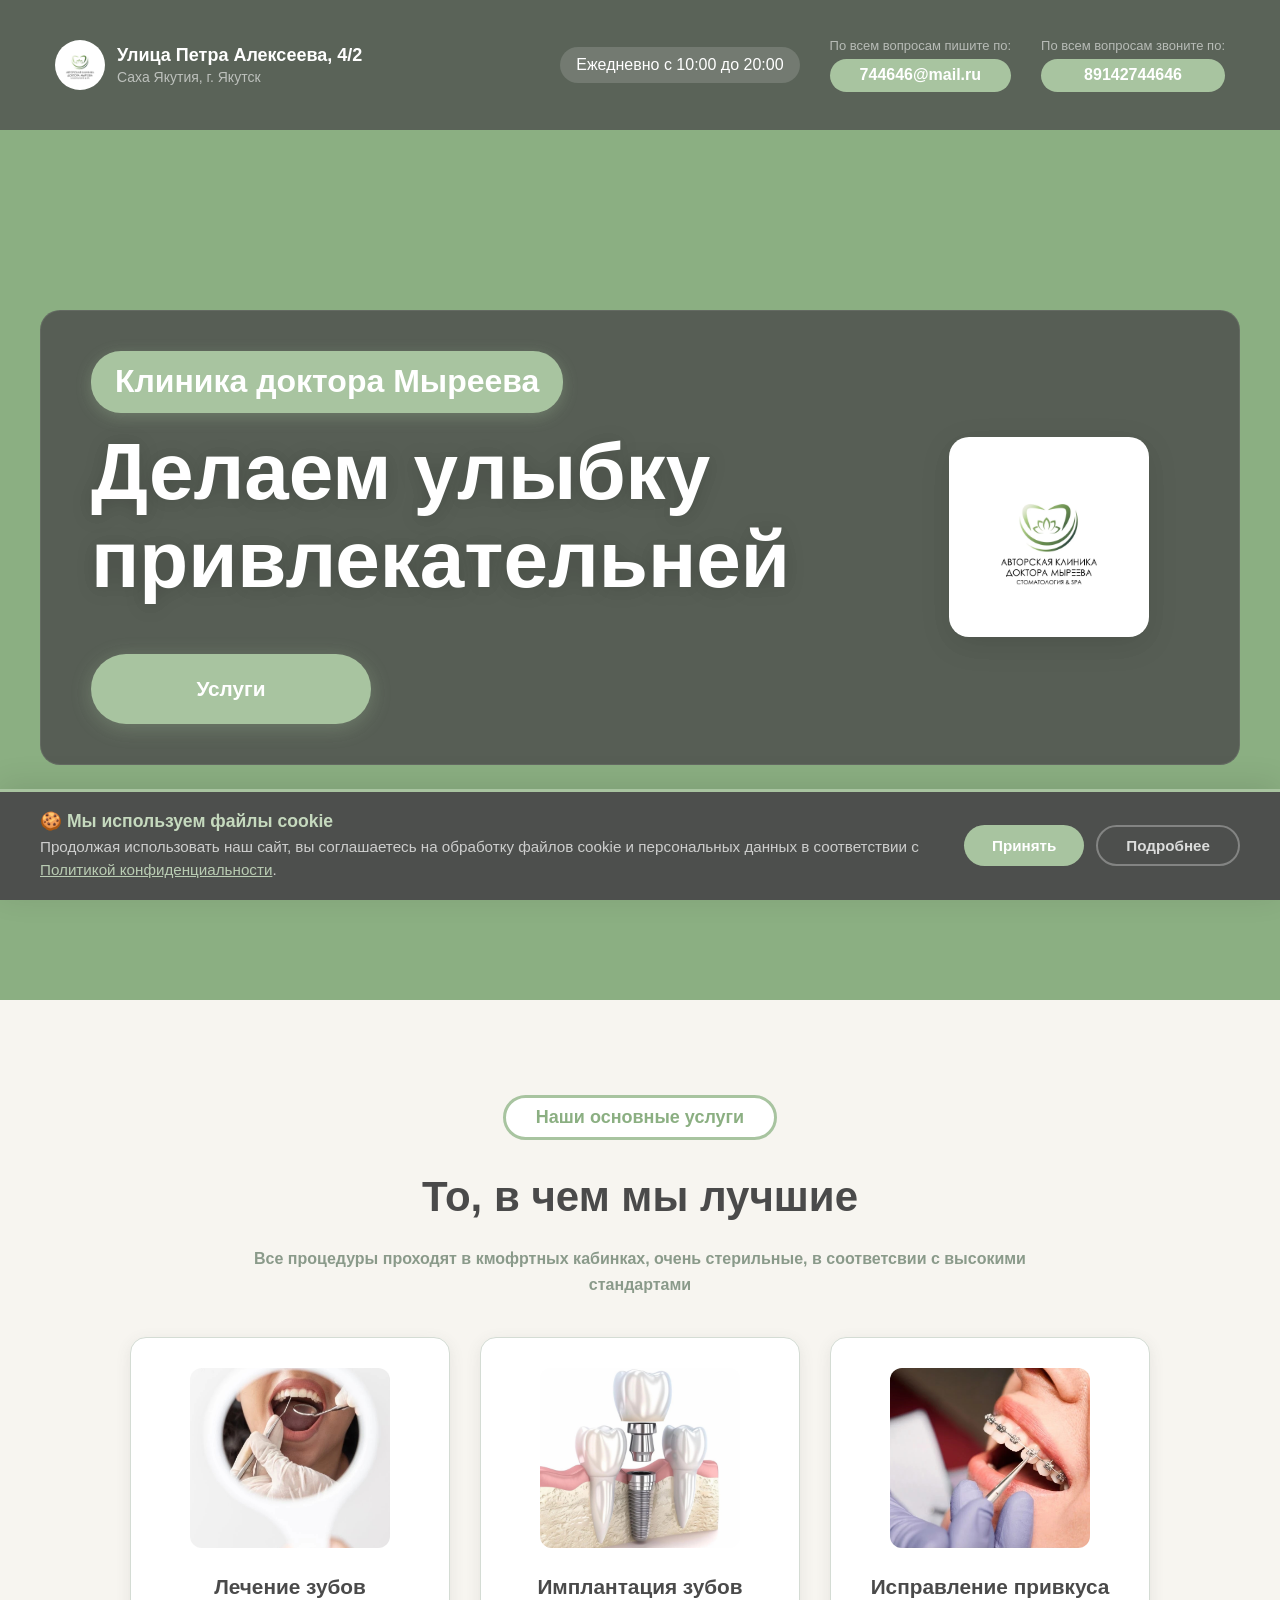
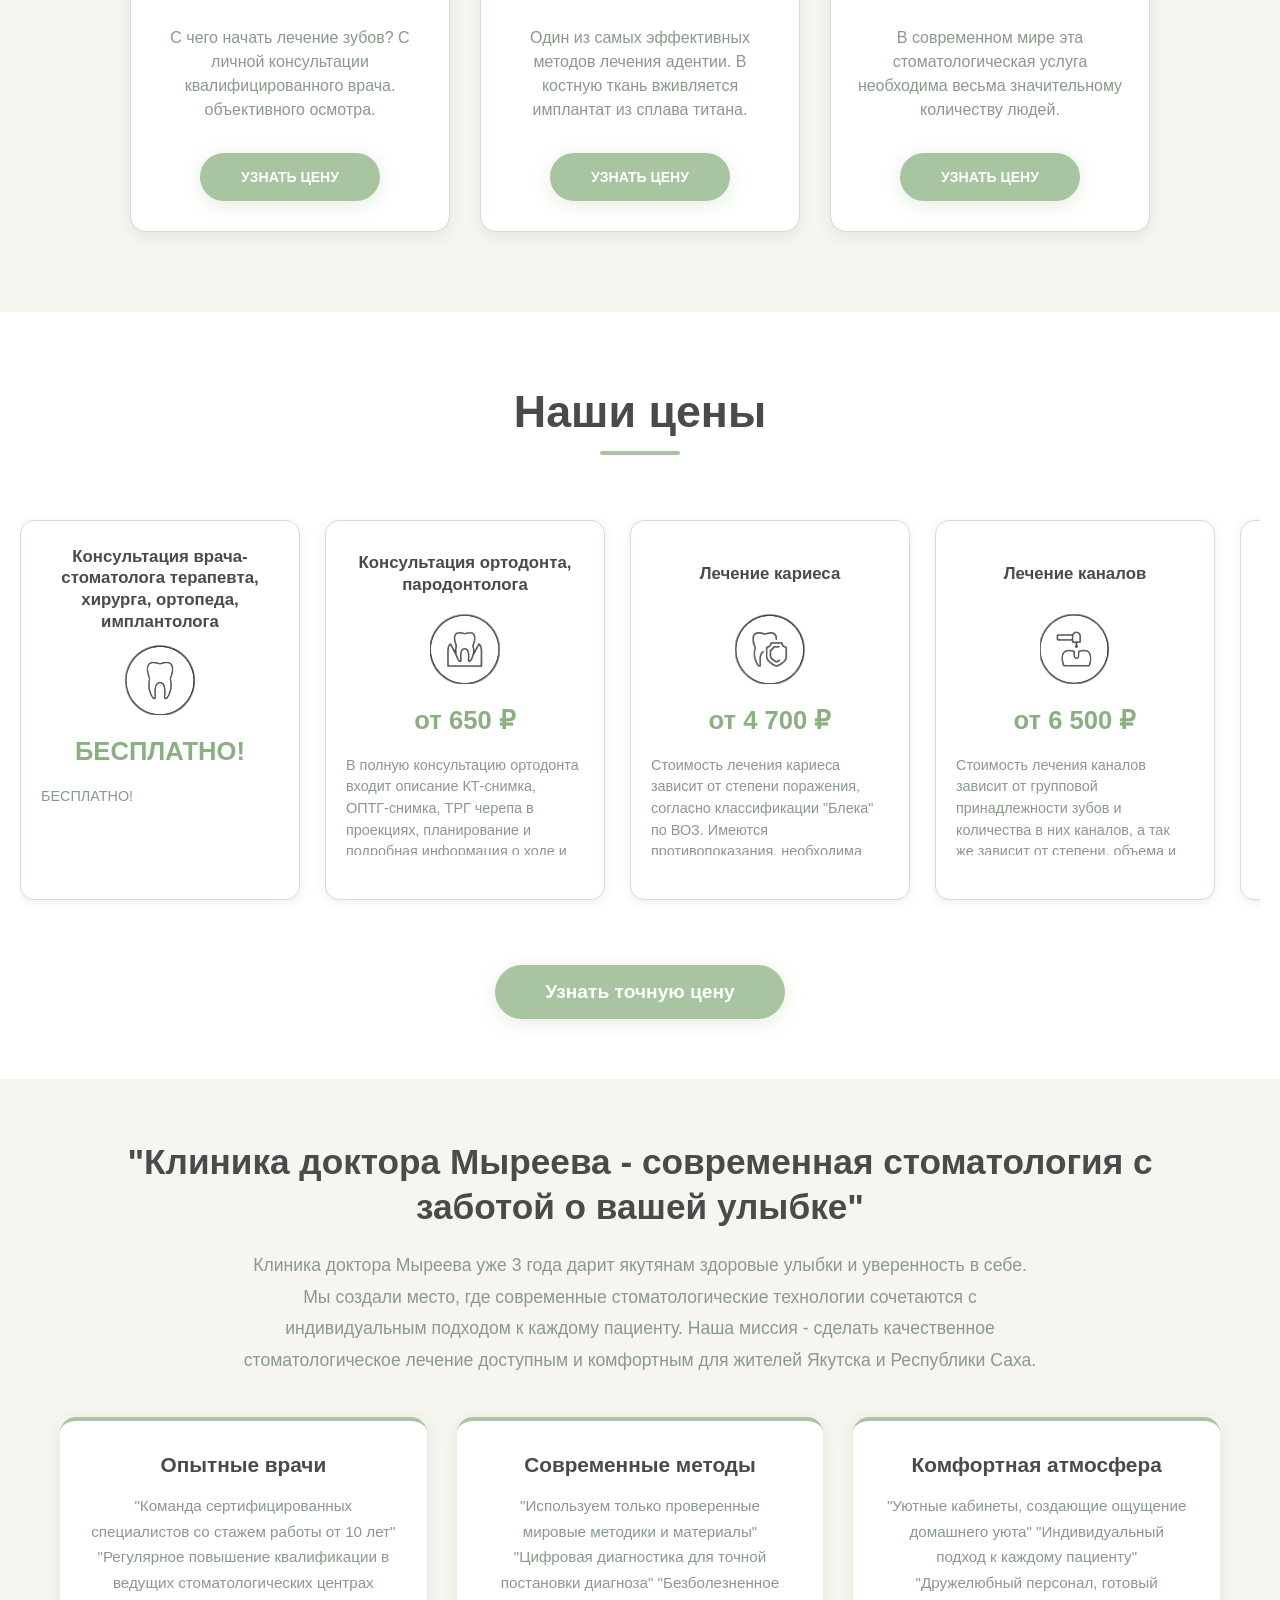
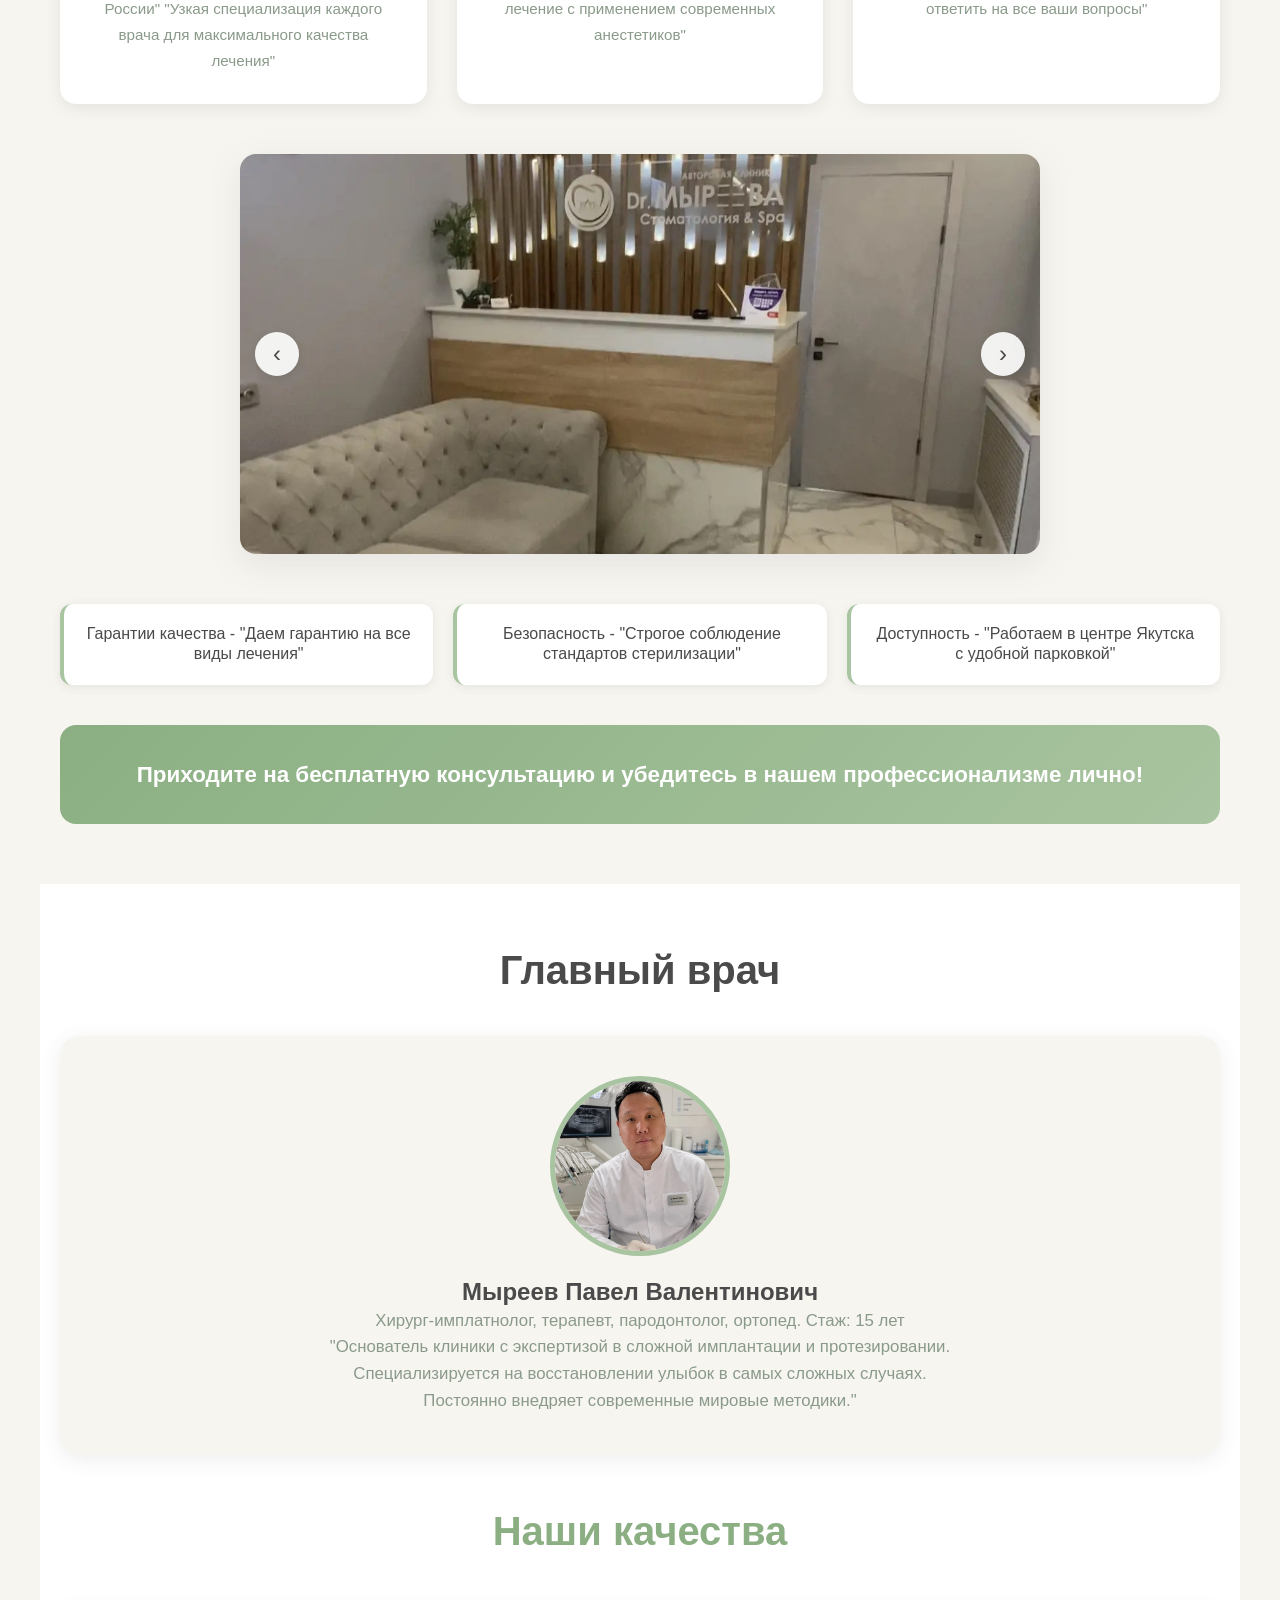
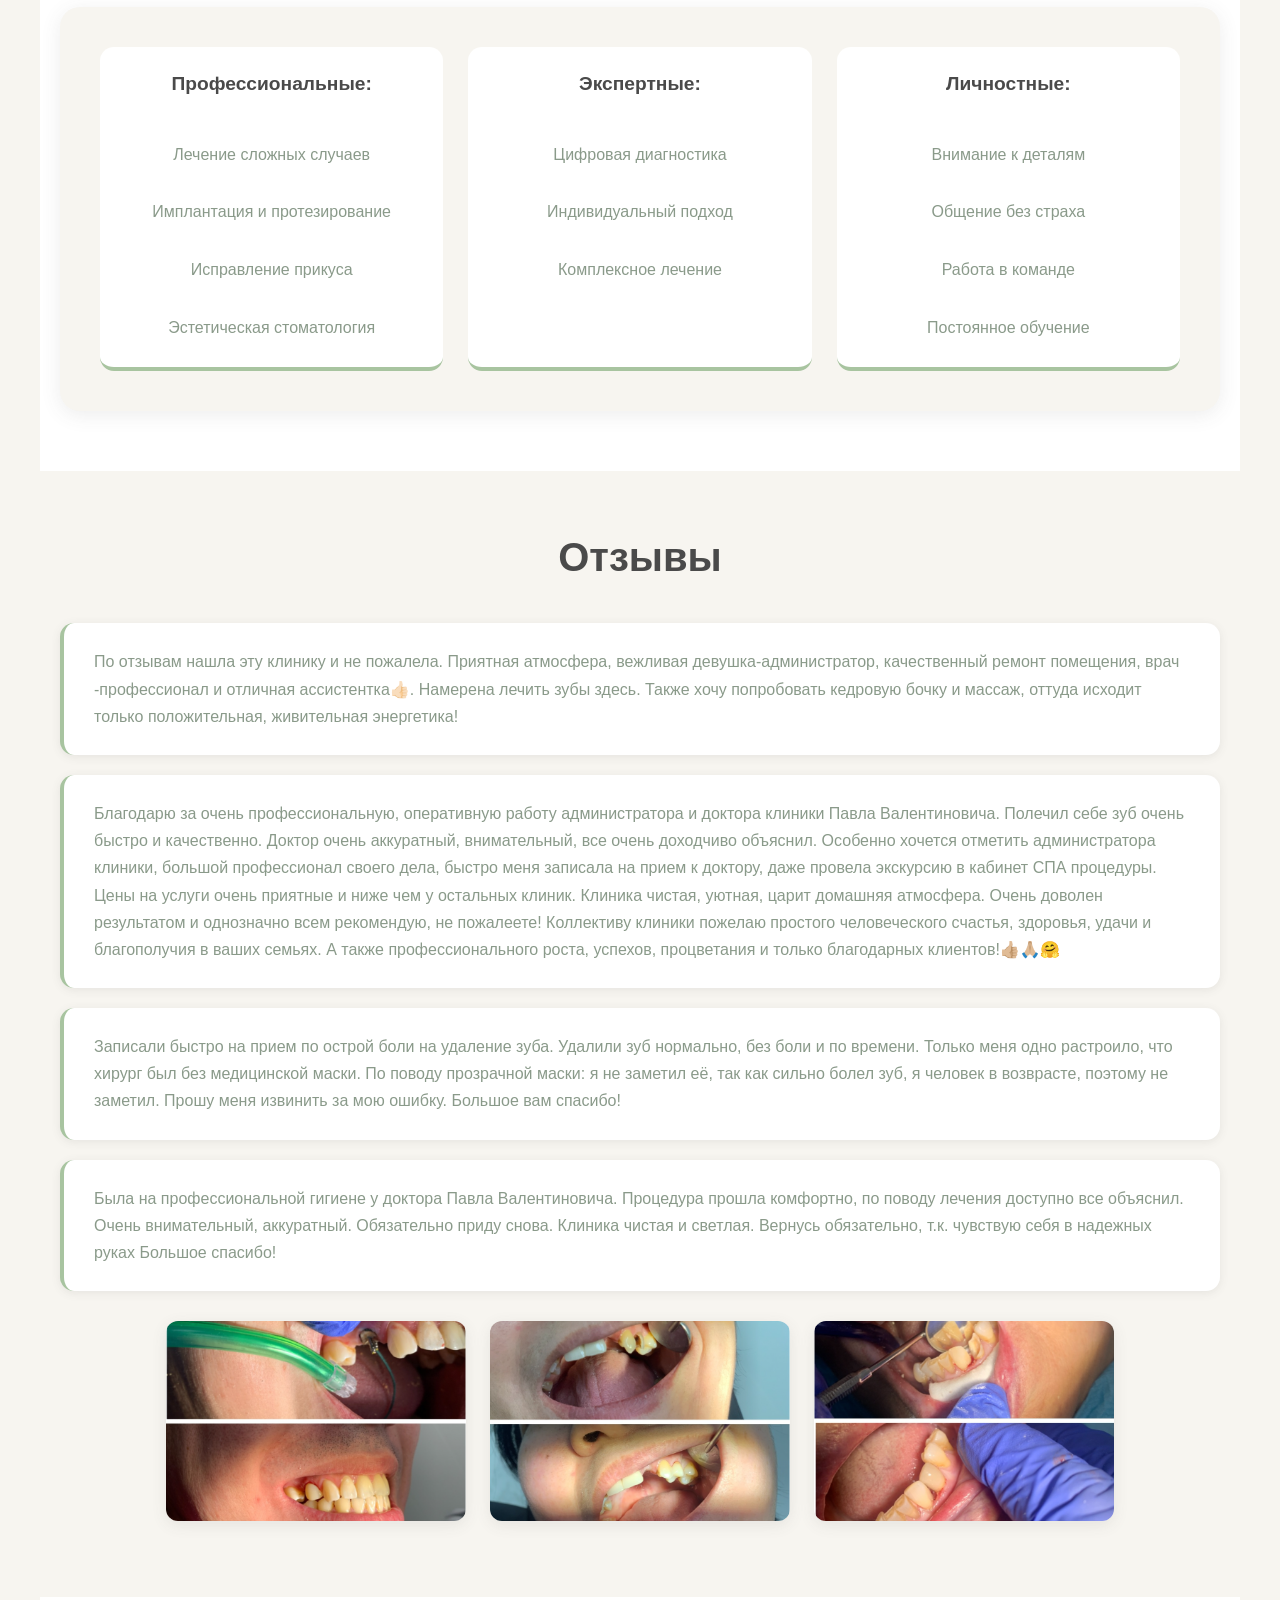
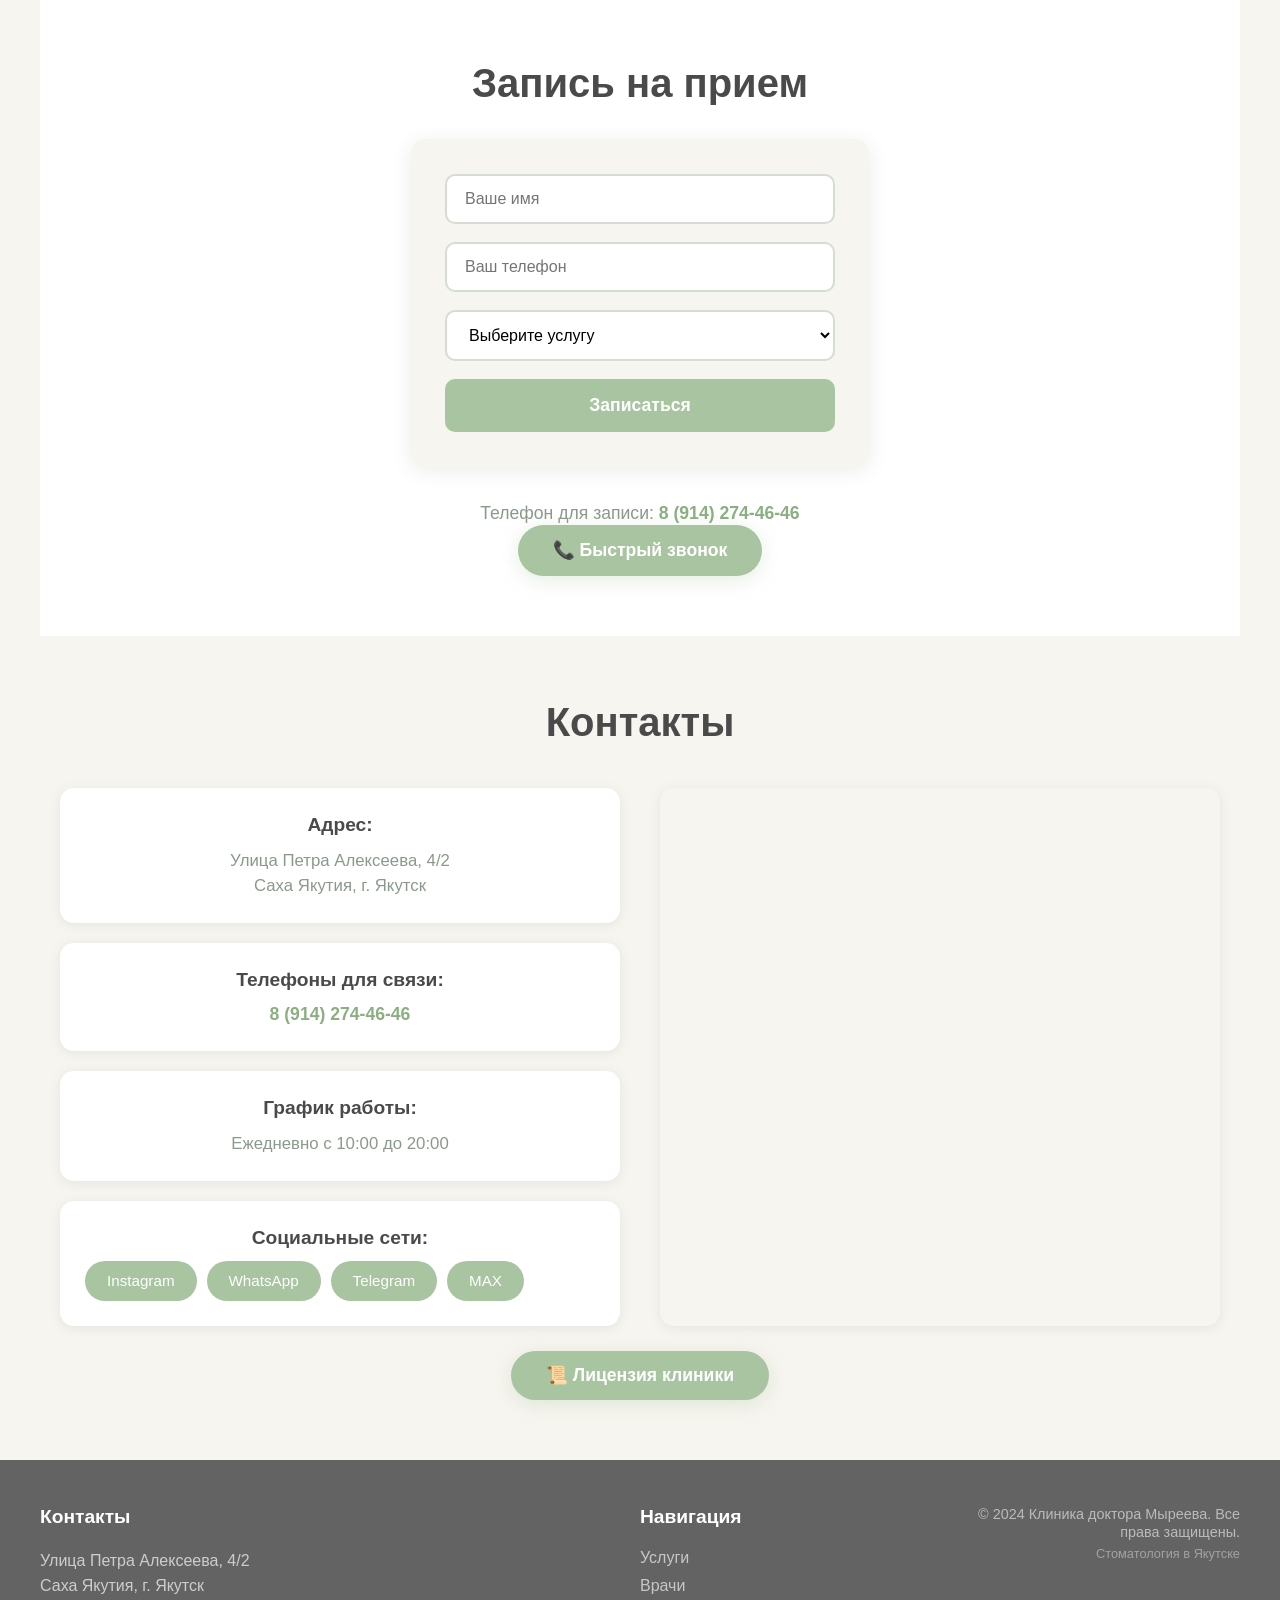
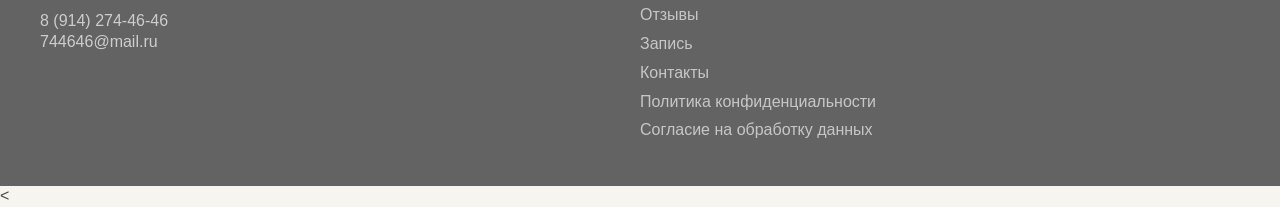
==== index.html @ 89806612 "pomenzl svet" ====
<!DOCTYPE html>
<html lang="en">
<head>
    <meta charset="UTF-8">
    <meta name="viewport" content="width=device-width, initial-scale=1.0">
    <link rel="stylesheet" href="https://necolas.github.io/normalize.css/latest/normalize.css">
    <link rel="stylesheet" href="main.css">
    <title>Клиника Доктора Мыреева</title>

    <link rel="icon" type="image/png" href="img/favicon-96x96.png" sizes="96x96" />
    <link rel="icon" type="image/svg+xml" href="img/favicon.svg" />
    <link rel="shortcut icon" href="img/favicon.ico" />
    <link rel="apple-touch-icon" sizes="180x180" href="img/apple-touch-icon.png" />
    <link rel="manifest" href="img/site.webmanifest" />
</head>
<body>
<!-- Баннер согласия с политикой обработки данных -->
<div id="cookieConsent" class="cookie-consent">
    <div class="cookie-consent-content">
        <div class="cookie-consent-text">
            <strong>🍪 Мы используем файлы cookie</strong>
            <p>Продолжая использовать наш сайт, вы соглашаетесь на обработку файлов cookie и персональных данных в соответствии с 
            <a href="#" onclick="openPrivacyModal(); return false;">Политикой конфиденциальности</a>.</p>
        </div>
        <div class="cookie-consent-buttons">
            <button class="cookie-consent-btn cookie-consent-accept" onclick="acceptCookies()">
                Принять
            </button>
            <button class="cookie-consent-btn cookie-consent-details" onclick="openPrivacyModal(); return false;">
                Подробнее
            </button>
        </div>
    </div>
</div>

    <section class="hero">
        <div class="bg_color">
            <header class="header">
                <a href="https://2gis.ru/yakutsk/geo/7037510072926397" class="adres">
                    <div class="adres__logo">
                        <img src="img/LOGO1.jpg" alt="логотип">
                    </div>
                    <div class="adres__text">
                        <div class="adres__dom">
                            Улица Петра Алексеева, 4/2
                        </div>
                        <div class="adres__cities">
                            Саха Якутия, г. Якутск
                        </div>
                    </div>
                </a>
            
                <!-- Гамбургер кнопка -->
                <button class="menu-toggle" id="menuToggle" aria-label="Открыть меню">
                    <span></span>
                    <span></span>
                    <span></span>
                </button>
            
                <!-- Контейнер для остальных элементов -->
                <div class="header-content" id="headerContent">
                    <div class="time">
                        <div class="time__text">
                            Ежедневно с 10:00 до 20:00
                        </div>
                    </div>
            
                    <a href="mailto:744646@mail.ru" class="contacts">
                        <div class="contacts__title">По всем вопросам пишите по:</div>
                        <div class="contacts__mail">744646@mail.ru</div>
                    </a>
            
                    <a href="tel:89679284280" class="contacts">
                        <div class="contacts__title">По всем вопросам звоните по:</div>
                        <div class="contacts__mail">89142744646</div>
                    </a>
                </div>
            
                <!-- Оверлей -->
                <div class="overlay" id="overlay"></div>
            </header>
        </div>

        <div class="main">
            <div class="main__text">
                
                <div class="main__text_name">
                    Клиника доктора Мыреева
                </div>

                <div class="main__text_slogan">
                    Делаем улыбку привлекательней
                </div>

 

                <button class="main__button" onclick="document.querySelector('.usluge').scrollIntoView({behavior: 'smooth'})">
                    Услуги
                </button>
            </div>

            <div class="main__logo">
                <div class="main__logo_img">
                    <img src="img/LOGO1.jpg" alt="logo">
                </div>
                
            </div>

        </div>
        
    </section>

    <section class="usluge" id="usluge">
        <div class="usluge__bg">
            <div class="usluge__header">
                <h2 class="usluge__header-osnova">Наши основные услуги</h2>
                <h1 class="usluge__header-best">То, в чем мы лучшие</h1>
                <h4 class="usluge__header-advantages">Все процедуры проходят в кмофртных кабинках, очень стерильные, в соответсвии с высокими стандартами</h4>
            </div>

            <div class="usluge__offer">
                <div class="usluge__offer-one usluge__offer-glavnuy">

                    <img src="img/usluge2.jpg" alt="улыбка" class="usluge__offer-logo">
                    <h3 class="usluge__offer-zagolovok">Лечение зубов</h3>
                    <p class="usluge__offer-opisanie">С чего начать лечение зубов? С личной консультации квалифицированного врача. объективного осмотра.</p>
                    <button class="main__button usluge__offer-button button_okno" onclick="openModal()">УЗНАТЬ ЦЕНУ</button>

                </div>
                <div class="usluge__offer-two usluge__offer-glavnuy">

                    <img src="img/imlant_new.jpg" alt="улыбка" class="usluge__offer-logo">
                    <h3 class="usluge__offer-zagolovok">Имплантация зубов</h3>
                    <p class="usluge__offer-opisanie">Один из самых эффективных методов
                        лечения адентии. В костную ткань
                        вживляется имплантат из сплава титана.</p>
                    <button class="main__button usluge__offer-button button_okno" onclick="openModal()">УЗНАТЬ ЦЕНУ</button>

                </div>
                <div class="usluge__offer-three usluge__offer-glavnuy">

                    <img src="img/breket_new.jpg" alt="улыбка" class="usluge__offer-logo">
                    <h3 class="usluge__offer-zagolovok">Исправление привкуса</h3>
                    <p class="usluge__offer-opisanie">В современном мире эта стоматологическая услуга необходима весьма значительному количеству людей.</p>
                    <button class="main__button usluge__offer-button button_okno" onclick="openModal()">УЗНАТЬ ЦЕНУ</button>

                </div>
            </div>

        </div>
    </section>

    <section class="price">

        <div class = "price__bg">

            <div class="price__header">
                Наши цены
            </div>

            <div class="price__blocks-container">
                <div class="price__block">
                    <div class="price__block-header">Консультация врача-стоматолога терапевта, хирурга, ортопеда, имплантолога</div>
                    <div class="price__block-img"><img src="img/consul_mini.png" alt="picture1"></div>
                    <div class="price__block-price">БЕСПЛАТНО!</div>
                    <div class="price__block-desription">БЕСПЛАТНО!</div>
                </div>
                <div class="price__block">
                    <div class="price__block-header">Консультация ортодонта, пародонтолога</div>
                    <div class="price__block-img"><img src="img/consort_par_mini.png" alt="picture2"></div>
                    <div class="price__block-price">от 650 ₽</div>
                    <div class="price__block-desription">В полную консультацию ортодонта входит описание КТ-снимка, ОПТГ-снимка, 
                        
                        ТРГ черепа в проекциях, планирование и подробная информация о ходе и сроках лечения брекет-системой.
                        
                        На консультацию необходимо подойти с данными результатами исследования: 
                        
                        1) КТ 8*15
                        
                        2) ОПТГ снимок
                        
                        3) ТРГ в боковой и прямой проекции</div>
                </div>
                <div class="price__block">
                    <div class="price__block-header">Лечение кариеса</div>
                    <div class="price__block-img"><img src="img/lecheniecar_mini.png" alt="picture3"></div>
                    <div class="price__block-price">от 4 700 ₽</div>
                    <div class="price__block-desription">Стоимость лечения кариеса зависит от степени поражения, согласно классификации "Блека" по ВОЗ.
                        
                        Имеются противопоказания, необходима консультация специалиста.</div>
                </div>
                <div class="price__block">
                    <div class="price__block-header">Лечение каналов</div>
                    <div class="price__block-img"><img src="img/lecheniecanal_mini.png" alt="picture4"></div>
                    <div class="price__block-price">от 6 500 ₽</div>
                    <div class="price__block-desription">Стоимость лечения каналов зависит от групповой принадлежности зубов и количества в них каналов, а так же зависит от степени, объема и стадии поражения.
                             Имеются противопоказания, необходима консультация специалиста.</div>
                </div>
                <div class="price__block">
                    <div class="price__block-header">Удаление зубов</div>
                    <div class="price__block-img"><img src="img/udalenie_mini.png" alt="picture5"></div>
                    <div class="price__block-price">от 4 500 ₽</div>
                    <div class="price__block-desription">Стоимость удаления зубов зависит от степени разрушения и групповой принадлежности.
                        Имеются противопоказания, необходима консультация специалиста.</div>
                </div>
                <div class="price__block">
                    <div class="price__block-header">Удаление зубов "мудрости"</div>
                    <div class="price__block-img"><img src="img/udalenie_mini.png" alt="picture6"></div>
                    <div class="price__block-price">от 6 500 ₽</div>
                    <div class="price__block-desription">Удаления зубов "мудрости" - это серьезное хирургическое вмешательство, которое требует 
                        огромного опыта от доктора и мануальных навыков, для менее травматичного и деликатного удаления.
                        Так же учитывается при расчете положение зубов "мудрости" в челюсти.
                        Имеются противопоказания, необходима консультация специалиста.</div>
                </div>
                <div class="price__block">
                    <div class="price__block-header">Коронка из металлокерамики</div>
                    <div class="price__block-img"><img src="img/coronka_mini.png" alt="picture7"></div>
                    <div class="price__block-price">16 000 ₽</div>
                    <div class="price__block-desription">Стоимость за 1 единицу.</div>
                </div>
                <div class="price__block">
                    <div class="price__block-header">Коронка из диоксида циркония</div>
                    <div class="price__block-img"><img src="img/coronka_mini.png" alt="picture8"></div>
                    <div class="price__block-price">25 000 ₽</div>
                    <div class="price__block-desription">Стоимость за 1 единицу.</div>
                </div>
                <div class="price__block">
                    <div class="price__block-header">Протез частично съемный (пластмассовые)</div>
                    <div class="price__block-img"><img src="img/protez_mini.png" alt="picture9"></div>
                    <div class="price__block-price">от 20 500 ₽</div>
                    <div class="price__block-desription">Стоимость за 1 единицу.</div>
                </div>
                <div class="price__block">
                    <div class="price__block-header">Протез полный съемный</div>
                    <div class="price__block-img"><img src="img/protez_mini.png" alt="picture10"></div>
                    <div class="price__block-price">от 22 000 ₽</div>
                    <div class="price__block-desription">Стоимость за 1 единицу.</div>
                </div>
                <div class="price__block">
                    <div class="price__block-header">Брекет-система</div>
                    <div class="price__block-img"><img src="img/breket_mini.png" alt="picture11"></div>
                    <div class="price__block-price">97 000 ₽</div>
                    <div class="price__block-desription">Металлические брекет-система на одну челюсть. Стоимость указана "под ключ".
                        Имеются противопоказания, необходима консультация специалиста.  </div>
                </div>
                <div class="price__block">
                    <div class="price__block-header">Профессиональная 4-х этапная чистка зубов</div>
                    <div class="price__block-img"><img src="img/chistka_mini.png" alt="picture12"></div>
                    <div class="price__block-price">6 300 ₽</div>
                    <div class="price__block-desription">Профессиональная чистка зубов проводится в 4 этапа.
                        1 этап - механическое и ультразвуковое удаление мягких, твердых зубных отложений. Зубные отложения могут располагаться над и под десной.
                        2 этап - Аппаратное удаление мягких, твердых зубных отложений в межзубных пространствах аппаратом AirFlow.
                        3 этап - Шлифовка, полировка эмали зубов.
                        4 этап - Минерализация и укрепления всех зубов глубоким фторированием, для предотвращения появления кариеса на полгода.
                        
                        Имеются противопоказания, необходима консультация специалиста.</div>
                </div>

                                
                <div class="price__block">
                    <div class="price__block-header">Имплантация</div>
                    <div class="price__block-img"><img src="img/imlant_mini.png" alt="picture12"></div>
                    <div class="price__block-price">84 700 ₽</div>
                    <div class="price__block-desription">Фирма Эни-Ридж - Южная Корея</div>
                </div>                
            </div>
            
            <div class="price__button">
                <button class="button_okno" onclick="openModal()">Узнать точную цену</button>
            </div>

        </div>

    </section>

    <section class="about">
        <div class="about__bg">
            <div class="about__header">
                <div class="about__header-text">
                    "Клиника доктора Мыреева - современная стоматология с заботой о вашей улыбке"
                </div>
            </div>
            <div class="about__description">
                <div class="about__description-text">
                    Клиника доктора Мыреева уже 3 года дарит якутянам здоровые улыбки и уверенность в себе. 
                    Мы создали место, где современные стоматологические технологии сочетаются с 
                    индивидуальным подходом к каждому пациенту.

                    Наша миссия - сделать качественное стоматологическое лечение доступным и 
                    комфортным для жителей Якутска и Республики Саха.
                </div>
            </div>
            <div class="about__adventure">
                <div class="about__advenure-text">
                    <div class="about__advenure-text-header">Опытные врачи</div>
                    <div class="about__advenure-text-slova">"Команда сертифицированных специалистов со стажем работы от 10 лет"

                        "Регулярное повышение квалификации в ведущих стоматологических центрах России"
                        
                        "Узкая специализация каждого врача для максимального качества лечения"</div>
                </div>
                <div class="about__advenure-text">
                    <div class="about__advenure-text-header">Современные методы</div>
                    <div class="about__advenure-text-slova">"Используем только проверенные мировые методики и материалы"

                        "Цифровая диагностика для точной постановки диагноза"
                        
                        "Безболезненное лечение с применением современных анестетиков"</div>
                </div>
                <div class="about__advenure-text">
                    <div class="about__advenure-text-header">Комфортная атмосфера</div>
                    <div class="about__advenure-text-slova">"Уютные кабинеты, создающие ощущение домашнего уюта"

                        "Индивидуальный подход к каждому пациенту"
                        
                        "Дружелюбный персонал, готовый ответить на все ваши вопросы"</div>
                </div>
                
            </div>
            <div class="about__img">
                <img src="img/fdsfdsfds.jpg" alt="">
                <img src="img/cabinet.png" alt="">
                <img src="img/ng.jpg" alt="">
                <img src="img/operas.jpg" alt="">
            </div>
            <div class="about__garantia">
                <div class="about__garantia-text">Гарантии качества - "Даем гарантию на все виды лечения"</div>
                <div class="about__garantia-text">Безопасность - "Строгое соблюдение стандартов стерилизации"</div>
                <div class="about__garantia-text">Доступность - "Работаем в центре Якутска с удобной парковкой"</div>
            </div>
            <div class="about__prizuv">
                <div class="about__prizuv-text">
                    Приходите на бесплатную консультацию и убедитесь в нашем профессионализме лично!
                </div>
            </div>
        </div>


    </section>

    <section class="team" id="team">

        <div class="team__bg">

            <div class="team__header">
                <div class="team__header-text">
                    Главный врач
                </div>
            </div>

            <div class="team__glav-vrach">
                <div class="team__glav-vrach-img">
                    <img src="img/vrach.jpg" alt="">
                </div>
                <div class="team__glav-name">
                    Мыреев Павел Валентинович
                </div>
                <div class="team__glav-vrach-text">
                    Хирург-имплатнолог, терапевт, пародонтолог, ортопед.
                    Стаж: 15 лет
<br>"Основатель клиники с экспертизой в сложной имплантации и протезировании. Специализируется на восстановлении улыбок в самых сложных случаях. Постоянно внедряет современные мировые методики."
                </div>
            </div>


            <div class="team__header">
                <div class="team__header-text team__competentions_text">
                    Наши качества
                </div>
            </div>


            <div class="team__competention">

                <div class="team__competention-block">

                    <div class="team__competention-header">
                        Профессиональные:
                    </div>
    
                    <div class="team__competention-text">
                        Лечение сложных случаев
    
                        Имплантация и протезирование
    
                        Исправление прикуса
    
                        Эстетическая стоматология
                    </div>
                    
                </div>

                <div class="team__competention-block">

                    <div class="team__competention-header">
                        Экспертные:
                    </div>
    
                    <div class="team__competention-text">
                        Цифровая диагностика
                            
                        Индивидуальный подход
                            
                        Комплексное лечение
                    </div>
                    
                </div>

                <div class="team__competention-block">

                    <div class="team__competention-header">
                        Личностные:
                    </div>
    
                    <div class="team__competention-text">
                        Внимание к деталям
    
                        Общение без страха
                                
                        Работа в команде
                                
                        Постоянное обучение
                    </div>
    
                    
                </div> 
            </div>

        </div>

    </section>

    <section class="review" id="review">
        <div class="review__bg">
            <div class="review__header">
                Отзывы
            </div>

            <div class="review-otziv">По отзывам нашла эту клинику и не пожалела. Приятная атмосфера, вежливая девушка-администратор, качественный ремонт помещения, врач -профессионал и отличная ассистентка👍🏻. Намерена лечить зубы здесь. Также хочу попробовать кедровую бочку и массаж, оттуда исходит только положительная, живительная энергетика! </div>
            <div class="review-otziv">Благодарю за очень профессиональную, оперативную работу администратора и доктора клиники Павла Валентиновича. Полечил себе зуб очень быстро и качественно. Доктор очень аккуратный, внимательный, все очень доходчиво объяснил.
                Особенно хочется отметить администратора клиники, большой профессионал своего дела, быстро меня записала на прием к доктору, даже провела экскурсию в кабинет СПА процедуры. Цены на услуги очень приятные и ниже чем у остальных клиник. Клиника чистая, уютная, царит домашняя атмосфера. Очень доволен результатом и однозначно всем рекомендую, не пожалеете!
                Коллективу клиники пожелаю простого человеческого счастья, здоровья, удачи и благополучия в ваших семьях. А также профессионального роста, успехов, процветания и только благодарных клиентов!👍🏼🙏🏼🤗</div>
            <div class="review-otziv">Записали быстро на прием по острой боли на удаление зуба. Удалили зуб нормально, без боли и по времени. Только меня одно растроило, что хирург был без медицинской маски. По поводу прозрачной маски: я не заметил её, так как сильно болел зуб, я человек в возврасте, поэтому не заметил. Прошу меня извинить за мою ошибку. Большое вам спасибо!</div>
            <div class="review-otziv">Была на профессиональной гигиене у доктора Павла Валентиновича. Процедура прошла комфортно, по поводу лечения доступно все объяснил. Очень внимательный, аккуратный. Обязательно приду снова. Клиника чистая и светлая. Вернусь обязательно, т.к. чувствую себя в надежных руках Большое спасибо!</div>

            <div class="review-img">
                <img src="img/otziv1.png" alt="">
            </div>
            <div class="review-img">
                <img src="img/otziv2.png" alt="">
            </div>
            <div class="review-img">
                <img src="img/otziv3.png" alt="">
            </div>
        </div>
    </section>

    <section class="appointment" id="appointment">
        <div class="appointment__bg">
            <div class="appointment__header">
                Запись на прием
            </div>
    
            <div class="appointment__form" id="appointmentForm">
                <div class="appointment__form-input">
                    <input type="text" placeholder="Ваше имя" id="appointmentName" required>
                </div>
                <div class="appointment__form-input">
                    <input type="tel" placeholder="Ваш телефон" id="appointmentPhone" required pattern="[0-9+\-() ]+" title="Введите номер телефона">
                </div>
                <div class="appointment__form-input">
                    <select id="appointmentService" required>
                        <option value="">Выберите услугу</option>
                        <option value="consult">Консультация</option>
                        <option value="treatment">Лечение зубов</option>
                        <option value="implant">Имплантация</option>
                        <option value="braces">Брекеты</option>
                        <option value="cleaning">Чистка зубов</option>
                        <option value="surgery">Хирургия</option>
                    </select>
                </div>
                <button type="button" class="appointment__form-button" onclick="submitAppointment()">Записаться</button>
            </div>
    
            <div class="appointment__contacts">
                <div class="appointment__contacts-phone">
                    Телефон для записи: <a href="tel:+79142744646">8 (914) 274-46-46</a>
                </div>
            </div>
    
            <div class="appointment__call-button">
                <a href="tel:+79679284280" class="appointment__call-link">📞 Быстрый звонок</a>
            </div>
        </div>
    </section>

    <section class="contacts" id="contacts">
        <div class="contacts__bg">
            <div class="contacts__header">
                Контакты
            </div>
    
            <div class="contacts__content">
                <div class="contacts__info">
                    <div class="contacts__address">
                        <div class="contacts__address-title">Адрес:</div>
                        <div class="contacts__address-text">Улица Петра Алексеева, 4/2</div>
                        <div class="contacts__address-city">Саха Якутия, г. Якутск</div>
                    </div>
    
                    <div class="contacts__phones">
                        <div class="contacts__phones-title">Телефоны для связи:</div>
                        <div class="contacts__phone">
                            <a href="tel:+79142744646">8 (914) 274-46-46</a>
                        </div>

                    </div>
    
                    <div class="contacts__schedule">
                        <div class="contacts__schedule-title">График работы:</div>
                        <div class="contacts__schedule-text">Ежедневно с 10:00 до 20:00</div>
                    </div>
    
                    <div class="contacts__social">
                        <div class="contacts__social-title">Социальные сети:</div>
                        <div class="contacts__social-links">
                            <a href="https://www.instagram.com/clinica_dr_myreeva?igsh=bG9reXVrMnQ0bWx1" class="contacts__social-link">Instagram</a>
                            <a href="https://wa.me/79142744646" class="contacts__social-link">WhatsApp</a>
                            <a href="https://t.me/doctormyreev" class="contacts__social-link">Telegram</a>
                            <a href="https://max.ru/u/f9LHodD0cOKuRtO3bGPkwKb0fdtOAMibD1cNgnsdWsUdrBiBsMaCDI0j8To" class="contacts__social-link">MAX</a>
                        </div>
                    </div>
                </div>
    
                <div class="contacts__map">
                    <iframe id="map_965281090" frameborder="0" width="100%" height="600px" src="https://makemap.2gis.ru/widget?data=[base64]" sandbox="allow-modals allow-forms allow-scripts allow-same-origin allow-popups allow-top-navigation-by-user-activation"></iframe>

                </div>
            </div>

            <div class="contacts__license">
                <button class="contacts__license-button" onclick="openLicenseModal()">
                    📜 Лицензия клиники
                </button>
            </div>

        </div>
    </section>

    <footer class="footer">
    <div class="footer__bg">
        <div class="footer__content">
            <!-- Основные контакты -->
            <div class="footer__contacts">
                <div class="footer__contacts-title">Контакты</div>
                <div class="footer__contacts-address">
                    Улица Петра Алексеева, 4/2<br>
                    Саха Якутия, г. Якутск
                </div>
                <div class="footer__contacts-phone">
                    <a href="tel:+79142744646">8 (914) 274-46-46</a>
                </div>
                <div class="footer__contacts-email">
                    <a href="mailto:744646@mail.ru">744646@mail.ru</a>
                </div>
            </div>

            <!-- Быстрая навигация -->
            <div class="footer__nav">
                <div class="footer__nav-title">Навигация</div>
                <div class="footer__nav-links">
                    <a href="#usluge" class="footer__nav-link">Услуги</a>
                    <a href="#team" class="footer__nav-link">Врачи</a>
                    <a href="#review" class="footer__nav-link">Отзывы</a>
                    <a href="#appointment" class="footer__nav-link">Запись</a>
                    <a href="#contacts" class="footer__nav-link">Контакты</a>
                    <a href="#" class="footer__nav-link" onclick="openPrivacyModal(); return false;">Политика конфиденциальности</a>
                    <a href="#" class="footer__nav-link" onclick="openConsentModal(); return false;">Согласие на обработку данных</a>
                </div>
            </div>

            <!-- Копирайт -->
            <div class="footer__copyright">
                <div class="footer__copyright-text">
                    © 2024 Клиника доктора Мыреева. Все права защищены.
                </div>
                <div class="footer__copyright-subtext">
                    Стоматология в Якутске
                </div>
            </div>
        </div>
    </div>
</footer>

        <<!-- Модальное окно -->
<div id="modal" class="modal">
    <div class="modal-content">
        <span class="close" onclick="closeModal()">&times;</span>
        <h2>Узнать точную цену</h2>
        <form class="modal-form" id="modalForm" onsubmit="submitModalForm(event)">
            <input type="text" id="modalName" placeholder="Ваше имя" required>
            <input type="tel" id="modalPhone" placeholder="Ваш телефон" required>
            <input type="email" id="modalEmail" placeholder="Ваш email">
            <select id="modalService" required>
                <option value="">Выберите услугу</option>
                <option value="consult">Консультация</option>
                <option value="treatment">Лечение зубов</option>
                <option value="implant">Имплантация</option>
                <option value="braces">Брекеты</option>
                <option value="cleaning">Чистка зубов</option>
                <option value="surgery">Хирургия</option>
            </select>
            <textarea id="modalComment" placeholder="Дополнительная информация"></textarea>
            <button type="submit">Отправить заявку</button>
        </form>
    </div>
</div>

<!-- Модальное окно для политики конфиденциальности -->
<div id="privacyModal" class="modal">
    <div class="modal-content privacy-modal-content">
        <span class="close" onclick="closePrivacyModal()">&times;</span>
        <h2>Политика конфиденциальности</h2>
        
        <div class="privacy-content">
            <p><strong>1. Общие положения</strong></p>
            <p>Настоящая политика обработки персональных данных составлена в соответствии с требованиями Федерального закона от 27.07.2006 № 152-ФЗ «О персональных данных» и определяет порядок обработки персональных данных и меры по обеспечению безопасности персональных данных, предпринимаемые ООО «Добун» (далее – Оператор).</p>
            
            <p><strong>2. Основные понятия</strong></p>
            <ul>
                <li><strong>Персональные данные</strong> – любая информация, относящаяся к прямо или косвенно определенному или определяемому физическому лицу (субъекту персональных данных);</li>
                <li><strong>Обработка персональных данных</strong> – любое действие (операция) или совокупность действий (операций), совершаемых с использованием средств автоматизации или без использования таких средств с персональными данными;</li>
                <li><strong>Сайт</strong> – совокупность графических и информационных материалов, а также программ для ЭВМ и баз данных, обеспечивающих их доступность в сети интернет по адресу (URL);</li>
                <li><strong>Пользователь</strong> – любой посетитель веб-сайта;</li>
            </ul>
            
            <p><strong>3. Какие данные мы собираем</strong></p>
            <ul>
                <li>Имя пользователя</li>
                <li>Контактный телефон</li>
                <li>Адрес электронной почты</li>
                <li>Информация о выбранных услугах</li>
                <li>Данные, полученные через формы обратной связи</li>
            </ul>
            
            <p><strong>4. Цели обработки персональных данных</strong></p>
            <ul>
                <li>Предоставление доступа Пользователю к сервисам, информации и/или материалам, содержащимся на веб-сайте;</li>
                <li>Связь с Пользователем, включая направление уведомлений, запросов и обработку заявок;</li>
                <li>Улучшение качества обслуживания и предоставляемых услуг;</li>
                <li>Проведение статистических и иных исследований на основе обезличенных данных.</li>
            </ul>
            
            <p><strong>5. Правовые основания обработки персональных данных</strong></p>
            <p>Оператор обрабатывает персональные данные Пользователя только в случае их заполнения и/или отправки Пользователем самостоятельно через специальные формы, расположенные на сайте. Заполняя соответствующие формы и/или отправляя свои персональные данные Оператору, Пользователь выражает свое согласие с данной Политикой.</p>
            
            <p><strong>6. Сроки обработки персональных данных</strong></p>
            <p>Персональные данные Пользователя хранятся не дольше, чем этого требуют цели их обработки, если иной срок не предусмотрен договором или действующим законодательством.</p>
            
            <p><strong>7. Права субъекта персональных данных</strong></p>
            <ul>
                <li>Получить информацию, касающуюся обработки его персональных данных;</li>
                <li>Требовать уточнения своих персональных данных, их блокирования или уничтожения;</li>
                <li>Отозвать согласие на обработку персональных данных;</li>
                <li>Обжаловать действия или бездействие Оператора.</li>
            </ul>
            
            <p><strong>8. Контактная информация</strong></p>
            <p>По всем вопросам, связанным с обработкой персональных данных, Вы можете обратиться по адресу:</p>
            <p><strong>ООО «Добун»</strong><br>
            677000, Республика Саха (Якутия), г. Якутск, ул. Петра Алексеева, д. 4/2, помещ. 1<br>
            Телефон: <a href="tel:+79142744646">8 (914) 274-46-46</a><br>
            Email: <a href="mailto:744646@mail.ru">744646@mail.ru</a></p>
            
            <p><strong>9. Изменение политики конфиденциальности</strong></p>
            <p>Оператор имеет право вносить изменения в настоящую Политику конфиденциальности. Новая редакция Политики вступает в силу с момента ее размещения на Сайте, если иное не предусмотрено новой редакцией Политики.</p>
            
            <p style="margin-top: 20px; font-size: 13px; color: #999; text-align: center;">
                Дата последнего обновления: 11 августа 2026 года
            </p>
        </div>
    </div>
</div>

<!-- Модальное окно для лицензии -->
<div id="licenseModal" class="modal">
    <div class="modal-content license-modal-content">
        <span class="close" onclick="closeLicenseModal()">&times;</span>
        <h2>Лицензия на осуществление медицинской деятельности</h2>
        
        <!-- Карусель лицензий -->
        <div class="license-carousel">
            <div class="license-carousel-container" id="licenseCarousel">
                <div class="license-slide">
                    <img src="img/СВИДЕТЕЛЬСТВО (3)_pages-to-jpg-0001.jpg" alt="Лицензия страница 1" class="license-image">
                </div>
                <div class="license-slide">
                    <img src="img/СВИДЕТЕЛЬСТВО (3)_pages-to-jpg-0002.jpg" alt="Лицензия страница 2" class="license-image">
                </div>
                <div class="license-slide">
                    <img src="img/СВИДЕТЕЛЬСТВО (3)_pages-to-jpg-0003.jpg" alt="Лицензия страница 3" class="license-image">
                </div>
                <div class="license-slide">
                    <img src="img/СВИДЕТЕЛЬСТВО (3)_pages-to-jpg-0004.jpg" alt="Лицензия страница 4" class="license-image">
                </div>
            </div>
            
            <!-- Кнопки навигации -->
            <button class="license-carousel-btn license-carousel-prev" onclick="changeLicenseSlide(-1)">❮</button>
            <button class="license-carousel-btn license-carousel-next" onclick="changeLicenseSlide(1)">❯</button>
            
            <!-- Индикаторы (точки) -->
            <div class="license-carousel-dots" id="licenseDots">
                <span class="license-dot active" onclick="goToLicenseSlide(0)"></span>
                <span class="license-dot" onclick="goToLicenseSlide(1)"></span>
                <span class="license-dot" onclick="goToLicenseSlide(2)"></span>
                <span class="license-dot" onclick="goToLicenseSlide(3)"></span>
            </div>
        </div>
        
        <div class="license-details">
            <p><strong>Лицензия:</strong> № Л041-01179-14/01005521</p>
            <p><strong>Дата выдачи:</strong> 22 декабря 2023 года</p>
            <p><strong>Кем выдана:</strong> Министерство здравоохранения Республики Саха (Якутия)</p>
            <p><strong>Юридическое лицо:</strong> ООО «Добун»</p>
            <p><strong>ИНН:</strong> 1400003079</p>
            <p><strong>ОГРН:</strong> 1211400013571</p>
            <p><strong>Адрес:</strong> 677000, Республика Саха (Якутия), г. Якутск, ул. Петра Алексеева, д. 4/2, помещ. 1</p>
            <p><strong>Лицензионное дело:</strong> № ЛО-14-01-000264-23 от 06.12.2023 г.</p>
            <p><strong>Регистрационный входящий:</strong> ЕПГУ № 3619506142 от 06.12.2023 г.</p>
        </div>

        <div class="license-services">
            <h4>Разрешенные виды деятельности:</h4>
            <ul>
                <li>Ортодонтия</li>
                <li>Стоматология ортопедическая</li>
                <li>Стоматология терапевтическая</li>
                <li>Стоматология хирургическая</li>
                <li>Медицинский массаж</li>
                <li>Сестринское дело</li>
            </ul>
        </div>

        <div class="license-info">
            <p><strong>Министр здравоохранения РС(Я):</strong> Л.Н. Афанасьева</p>
            <p><strong>Документ создан:</strong> в электронной форме в Министерстве здравоохранения Республики Саха (Якутия)</p>
        </div>
    </div>
</div>

<!-- Модальное окно для согласия на обработку данных -->
<div id="consentModal" class="modal">
    <div class="modal-content consent-modal-content">
        <span class="close" onclick="closeConsentModal()">&times;</span>
        <h2>Согласие на обработку персональных данных</h2>
        
        <div class="consent-content">
            <p>Настоящим я, заполняя форму на сайте <strong>Клиника доктора Мыреева</strong>, даю свое согласие на обработку моих персональных данных в соответствии с Федеральным законом от 27.07.2006 № 152-ФЗ «О персональных данных».</p>
            
            <div class="consent-block">
                <h4>1. Перечень персональных данных</h4>
                <ul>
                    <li>Фамилия, имя, отчество</li>
                    <li>Контактный телефон</li>
                    <li>Адрес электронной почты</li>
                    <li>Информация о состоянии здоровья (в рамках выбранных услуг)</li>
                </ul>
            </div>

            <div class="consent-block">
                <h4>2. Цели обработки персональных данных</h4>
                <ul>
                    <li>Запись на прием к врачу-стоматологу</li>
                    <li>Получение консультации по услугам клиники</li>
                    <li>Информирование о результатах диагностики и лечения</li>
                    <li>Направление уведомлений о предстоящих визитах</li>
                    <li>Проведение маркетинговых исследований и опросов</li>
                </ul>
            </div>

            <div class="consent-block">
                <h4>3. Срок действия согласия</h4>
                <p>Настоящее согласие действует с момента его принятия и до момента его отзыва в письменной форме. Согласие может быть отозвано путем направления письменного заявления по адресу: 677000, Республика Саха (Якутия), г. Якутск, ул. Петра Алексеева, д. 4/2, помещ. 1.</p>
            </div>

            <div class="consent-block">
                <h4>4. Права субъекта персональных данных</h4>
                <ul>
                    <li>Право на получение информации о целях и способах обработки данных</li>
                    <li>Право на уточнение, блокирование или уничтожение данных</li>
                    <li>Право на отзыв согласия в любое время</li>
                    <li>Право на обжалование действий Оператора</li>
                </ul>
            </div>

            <div class="consent-block">
                <h4>5. Контактная информация Оператора</h4>
                <p><strong>ООО «Добун»</strong></p>
                <p>Юридический адрес: 677000, Республика Саха (Якутия), г. Якутск, ул. Петра Алексеева, д. 4/2, помещ. 1</p>
                <p>ИНН: 1400003079 | ОГРН: 1211400013571</p>
                <p>Телефон: <a href="tel:+79142744646">8 (914) 274-46-46</a></p>
                <p>Email: <a href="mailto:744646@mail.ru">744646@mail.ru</a></p>
            </div>

            <div class="consent-block consent-agreement">
                <p><strong>Нажимая на кнопку «Принимаю», я подтверждаю, что ознакомлен(а) с условиями обработки персональных данных и даю свое согласие на их обработку.</strong></p>
                <button class="consent-agree-btn" onclick="acceptConsent()">Принимаю</button>
            </div>
        </div>
    </div>
</div>

<!-- ============================================================ -->
<!-- ЕДИНЫЙ ОПТИМИЗИРОВАННЫЙ СКРИПТ -->
<!-- ============================================================ -->
<script>
    // ============================================================
    // 1. ИНИЦИАЛИЗАЦИЯ ПРИ ЗАГРУЗКЕ СТРАНИЦЫ
    // ============================================================
    document.addEventListener('DOMContentLoaded', function () {
        initCarousel();
        initPriceCarousel();
        initHamburgerMenu();
        initSmoothScroll();
        initFormsEnterKey();
        initLicenseCarousel();
        initCookieConsent();
    });

    // ============================================================
    // 2. КАРУСЕЛЬ В БЛОКЕ "О НАС"
    // ============================================================
    function initCarousel() {
        const carousel = document.querySelector('.about__img');
        if (!carousel) return;

        const images = carousel.querySelectorAll('img');
        if (images.length < 2) return;

        let currentIndex = 0;
        let autoPlayInterval = null;

        // Создаем элементы управления
        const prevBtn = createButton('carousel-btn carousel-prev', '‹');
        const nextBtn = createButton('carousel-btn carousel-next', '›');
        const dotsContainer = document.createElement('div');
        dotsContainer.className = 'carousel-dots';

        // Создаем точки
        const dots = [];
        images.forEach((_, index) => {
            const dot = createButton('carousel-dot', '');
            if (index === 0) dot.classList.add('active');
            dot.addEventListener('click', () => showImage(index));
            dotsContainer.appendChild(dot);
            dots.push(dot);
        });

        carousel.appendChild(prevBtn);
        carousel.appendChild(nextBtn);
        carousel.appendChild(dotsContainer);

        function showImage(index) {
            images.forEach(img => img.style.opacity = '0');
            images[index].style.opacity = '1';
            dots.forEach(d => d.classList.remove('active'));
            dots[index].classList.add('active');
            currentIndex = index;
        }

        function nextImage() {
            showImage((currentIndex + 1) % images.length);
        }

        function prevImage() {
            showImage((currentIndex - 1 + images.length) % images.length);
        }

        function startAutoPlay() {
            if (autoPlayInterval) clearInterval(autoPlayInterval);
            autoPlayInterval = setInterval(nextImage, 4000);
        }

        function stopAutoPlay() {
            if (autoPlayInterval) {
                clearInterval(autoPlayInterval);
                autoPlayInterval = null;
            }
        }

        nextBtn.addEventListener('click', () => { stopAutoPlay();
            nextImage();
            startAutoPlay(); });
        prevBtn.addEventListener('click', () => { stopAutoPlay();
            prevImage();
            startAutoPlay(); });

        carousel.addEventListener('mouseenter', stopAutoPlay);
        carousel.addEventListener('mouseleave', startAutoPlay);

        showImage(0);
        startAutoPlay();
    }

    // ============================================================
    // 3. КАРУСЕЛЬ ЦЕН (ДЛЯ МОБИЛЬНЫХ)
    // ============================================================
    function initPriceCarousel() {
        const container = document.querySelector('.price__blocks-container');
        if (!container || window.innerWidth > 1024) return;

        const blocks = document.querySelectorAll('.price__block');
        if (blocks.length < 2) return;

        const nav = document.createElement('div');
        nav.className = 'price__carousel-nav';

        blocks.forEach((_, index) => {
            const dot = createButton('price__carousel-dot', '');
            if (index === 0) dot.classList.add('active');
            dot.addEventListener('click', () => scrollToBlock(index));
            nav.appendChild(dot);
        });

        container.parentNode.appendChild(nav);

        function scrollToBlock(index) {
            const block = blocks[index];
            container.scrollTo({
                left: block.offsetLeft - container.offsetLeft,
                behavior: 'smooth'
            });
        }

        function updateDots() {
            const scrollLeft = container.scrollLeft;
            const halfWidth = container.offsetWidth / 2;

            blocks.forEach((block, index) => {
                const dot = nav.children[index];
                if (!dot) return;
                const left = block.offsetLeft - container.offsetLeft;
                const right = left + block.offsetWidth;
                const active = scrollLeft >= left - halfWidth && scrollLeft <= right - halfWidth;
                dot.classList.toggle('active', active);
            });
        }

        container.addEventListener('scroll', updateDots);
    }

    // ============================================================
    // 4. ГАМБУРГЕР-МЕНЮ
    // ============================================================
    function initHamburgerMenu() {
        const toggle = document.getElementById('menuToggle');
        const content = document.getElementById('headerContent');
        const overlay = document.getElementById('overlay');
        if (!toggle || !content || !overlay) return;

        const toggleMenu = (show) => {
            const isActive = show !== undefined ? show : !content.classList.contains('active');
            content.classList.toggle('active', isActive);
            overlay.classList.toggle('active', isActive);
            toggle.classList.toggle('active', isActive);
            document.body.style.overflow = isActive ? 'hidden' : '';
        };

        toggle.addEventListener('click', () => toggleMenu());

        overlay.addEventListener('click', () => toggleMenu(false));

        content.querySelectorAll('a').forEach(link => {
            link.addEventListener('click', () => toggleMenu(false));
        });
    }

    // ============================================================
    // 5. ПЛАВНАЯ ПРОКРУТКА К ЯКОРЯМ
    // ============================================================
    function initSmoothScroll() {
        document.querySelectorAll('.footer__nav-link').forEach(link => {
            link.addEventListener('click', function (e) {
                e.preventDefault();
                const target = document.getElementById(this.getAttribute('href').substring(1));
                if (target) {
                    target.scrollIntoView({ behavior: 'smooth', block: 'start' });
                }
            });
        });
    }

    // ============================================================
    // 6. ОТПРАВКА ПО КЛАВИШЕ ENTER В ФОРМАХ
    // ============================================================
    function initFormsEnterKey() {
        document.querySelectorAll('.appointment__form-input input, .appointment__form-input select').forEach(input => {
            input.addEventListener('keypress', e => {
                if (e.key === 'Enter') {
                    e.preventDefault();
                    submitAppointment();
                }
            });
        });
    }

    // ============================================================
    // 7. ЛИЦЕНЗИИ (КАРУСЕЛЬ + АВТОПЛЕЙ)
    // ============================================================
    function initLicenseCarousel() {
        const container = document.getElementById('licenseCarousel');
        const dots = document.querySelectorAll('.license-dot');
        if (!container || dots.length === 0) return;

        let current = 0;
        const total = dots.length;
        let autoInterval = null;

        function goTo(index) {
            current = (index + total) % total;
            container.style.transform = 'translateX(-' + current * 100 + '%)';
            dots.forEach((d, i) => d.classList.toggle('active', i === current));
        }

        function next() { goTo(current + 1); }

        function startAuto() {
            if (autoInterval) clearInterval(autoInterval);
            autoInterval = setInterval(next, 5000);
        }

        function stopAuto() {
            if (autoInterval) {
                clearInterval(autoInterval);
                autoInterval = null;
            }
        }

        // Навешиваем события на точки
        dots.forEach((dot, index) => {
            dot.addEventListener('click', () => {
                stopAuto();
                goTo(index);
                startAuto();
            });
        });

        // Пауза при наведении
        const carousel = document.querySelector('.license-carousel');
        if (carousel) {
            carousel.addEventListener('mouseenter', stopAuto);
            carousel.addEventListener('mouseleave', startAuto);
        }

        goTo(0);
        startAuto();

        // Экспортируем функции для модального окна
        window.goToLicenseSlide = goTo;
        window.changeLicenseSlide = function(dir) { stopAuto();
            goTo(current + dir);
            startAuto(); };
        window.startAutoSlide = startAuto;
        window.stopAutoSlide = stopAuto;
    }

    // ============================================================
    // 8. COOKIE СОГЛАСИЕ
    // ============================================================
    function initCookieConsent() {
        const consent = localStorage.getItem('cookieConsent');
        if (!consent) {
            setTimeout(() => {
                const banner = document.getElementById('cookieConsent');
                if (banner) banner.classList.add('show');
            }, 1000);
        }
    }

    function acceptCookies() {
        localStorage.setItem('cookieConsent', 'accepted');
        localStorage.setItem('cookieConsentDate', Date.now().toString());
        const banner = document.getElementById('cookieConsent');
        if (banner) banner.classList.remove('show');
    }


    // ============================================================
    // 10. МОДАЛЬНЫЕ ОКНА (ОТКРЫТИЕ / ЗАКРЫТИЕ)
    // ============================================================
    function openModal(service) {
        if (service === undefined) service = '';
        const modal = document.getElementById('modal');
        if (!modal) return;
        modal.style.display = 'block';

        if (service) {
            const select = document.getElementById('modalService');
            if (select) {
                for (var i = 0; i < select.options.length; i++) {
                    if (select.options[i].value === service) {
                        select.selectedIndex = i;
                        break;
                    }
                }
            }
        }
    }

    function closeModal() {
        const modal = document.getElementById('modal');
        if (modal) modal.style.display = 'none';
    }

    function openLicenseModal() {
        const modal = document.getElementById('licenseModal');
        if (!modal) return;
        modal.style.display = 'block';
        document.body.style.overflow = 'hidden';

        if (window.goToLicenseSlide) {
            window.goToLicenseSlide(0);
        }
        if (window.startAutoSlide) {
            window.startAutoSlide();
        }
    }

    function closeLicenseModal() {
        const modal = document.getElementById('licenseModal');
        if (modal) modal.style.display = 'none';
        document.body.style.overflow = '';
        if (window.stopAutoSlide) {
            window.stopAutoSlide();
        }
    }

    function openPrivacyModal() {
        const modal = document.getElementById('privacyModal');
        if (modal) {
            modal.classList.add('active');
            document.body.style.overflow = 'hidden';
        }
    }

    function closePrivacyModal() {
        const modal = document.getElementById('privacyModal');
        if (modal) {
            modal.classList.remove('active');
            document.body.style.overflow = '';
        }
    }

    function openConsentModal() {
        const modal = document.getElementById('consentModal');
        if (modal) {
            modal.classList.add('active');
            document.body.style.overflow = 'hidden';
        }
    }

    function closeConsentModal() {
        const modal = document.getElementById('consentModal');
        if (modal) {
            modal.classList.remove('active');
            document.body.style.overflow = '';
        }
    }

    // ============================================================
    // 11. ЗАКРЫТИЕ МОДАЛЬНЫХ ОКОН ПО КЛИКУ НА ФОН / ESC
    // ============================================================
    document.addEventListener('click', function(event) {
        var modals = {
            modal: closeModal,
            licenseModal: closeLicenseModal,
            privacyModal: closePrivacyModal,
            consentModal: closeConsentModal
        };

        for (var id in modals) {
            if (modals.hasOwnProperty(id)) {
                var el = document.getElementById(id);
                if (el && event.target === el) {
                    modals[id]();
                    break;
                }
            }
        }
    });

    document.addEventListener('keydown', function(event) {
        if (event.key === 'Escape') {
            var modals = {
                licenseModal: closeLicenseModal,
                modal: closeModal,
                privacyModal: closePrivacyModal,
                consentModal: closeConsentModal
            };

            for (var id in modals) {
                if (modals.hasOwnProperty(id)) {
                    var el = document.getElementById(id);
                    if (el && (el.style.display === 'block' || el.classList.contains('active'))) {
                        modals[id]();
                        break;
                    }
                }
            }
        }
    });

    // ============================================================
    // 12. ОТПРАВКА ФОРМ В TELEGRAM
    // ============================================================
    // ============================================================
// ============================================================
// 1. КОНФИГУРАЦИЯ
// ============================================================
var TELEGRAM_BOT_TOKEN = '8378213561:AAFV3pg8EHsa-GnKTkFk_qhWe7oYG3_V6Io';
var TELEGRAM_CHAT_ID = '1608712762';

// ============================================================
// 2. ОТПРАВКА В TELEGRAM
// ============================================================
async function sendToTelegram(name, phone, service, type, email, comment) {
    if (type === undefined) type = 'запись';
    if (email === undefined) email = '';
    if (comment === undefined) comment = '';

    var message = '\n' +
        '🏥 КЛИНИКА ДОКТОРА МЫРЕЕВА\n' +
        '📋 ' + type.toUpperCase() + '\n\n' +
        '👤 Пациент: ' + name + '\n' +
        '📞 Телефон: ' + phone + '\n' +
        (email ? '📧 Email: ' + email + '\n' : '') +
        '🦷 Услуга: ' + service + '\n' +
        (comment ? '📝 Комментарий: ' + comment + '\n' : '') +
        '📍 Адрес: Якутск, ул. Петра Алексеева, 4/2\n' +
        '🕒 Время: ' + new Date().toLocaleString('ru-RU') + '\n' +
        '📱 Телефон клиники: 8 (914) 274-46-46\n\n' +
        '❗ СРОЧНО СВЯЗАТЬСЯ С КЛИЕНТОМ\n';

    var response = await fetch('https://api.telegram.org/bot' + TELEGRAM_BOT_TOKEN + '/sendMessage', {
        method: 'POST',
        headers: { 'Content-Type': 'application/json' },
        body: JSON.stringify({ chat_id: TELEGRAM_CHAT_ID, text: message })
    });

    var data = await response.json();
    if (!data.ok) throw new Error('Telegram error: ' + (data.description || ''));
}

// ============================================================
// 3. ФУНКЦИЯ ДЛЯ ОСНОВНОЙ ФОРМЫ ЗАПИСИ
// ============================================================
async function submitAppointment() {
    var nameInput = document.getElementById('appointmentName');
    var phoneInput = document.getElementById('appointmentPhone');
    var select = document.getElementById('appointmentService');

    var name = nameInput ? nameInput.value.trim() : '';
    var phone = phoneInput ? phoneInput.value.trim() : '';
    var service = select ? select.value : '';
    var serviceText = select && select.selectedOptions && select.selectedOptions[0] ? select.selectedOptions[0].text : '';

    if (!name || !phone || !service) {
        alert('Пожалуйста, заполните все поля!');
        return;
    }

    var btn = document.querySelector('.appointment__form-button');
    if (!btn) return;
    var originalText = btn.textContent;
    btn.disabled = true;
    btn.textContent = 'Отправка...';

    try {
        await sendToTelegram(name, phone, serviceText, 'запись на прием');
        alert('✅ Заявка отправлена! Мы свяжемся с вами в течение 15 минут.');
        if (nameInput) nameInput.value = '';
        if (phoneInput) phoneInput.value = '';
        if (select) select.selectedIndex = 0;
    } catch (error) {
        alert('❌ Ошибка отправки. Позвоните нам: 8 (914) 274-46-46');
        console.error('Telegram error:', error);
    } finally {
        btn.disabled = false;
        btn.textContent = originalText;
    }
}

// ============================================================
// 4. ФУНКЦИЯ ДЛЯ МОДАЛЬНОЙ ФОРМЫ (РАСЧЕТ ЦЕНЫ)
// ============================================================
async function submitModalForm(event) {
    event.preventDefault();

    var nameInput = document.getElementById('modalName');
    var phoneInput = document.getElementById('modalPhone');
    var emailInput = document.getElementById('modalEmail');
    var select = document.getElementById('modalService');
    var commentInput = document.getElementById('modalComment');

    var name = nameInput ? nameInput.value.trim() : '';
    var phone = phoneInput ? phoneInput.value.trim() : '';
    var email = emailInput ? emailInput.value.trim() : '';
    var service = select ? select.value : '';
    var serviceText = select && select.selectedOptions && select.selectedOptions[0] ? select.selectedOptions[0].text : '';
    var comment = commentInput ? commentInput.value.trim() : '';

    if (!name || !phone || !service) {
        alert('Пожалуйста, заполните обязательные поля');
        return;
    }

    var btn = event.target.querySelector('button[type="submit"]');
    if (!btn) return;
    var originalText = btn.textContent;
    btn.disabled = true;
    btn.textContent = 'Отправка...';

    try {
        await sendToTelegram(name, phone, serviceText, 'расчет цены', email, comment);
        alert('✅ Заявка на расчет цены отправлена! Мы свяжемся с вами.');
        closeModal();
        var form = document.getElementById('modalForm');
        if (form) form.reset();
    } catch (error) {
        alert('❌ Ошибка отправки. Позвоните нам: 8 (914) 274-46-46');
        console.error('Telegram error:', error);
    } finally {
        btn.disabled = false;
        btn.textContent = originalText;
    }
}

// ============================================================
// 5. ФУНКЦИЯ ДЛЯ ПОШАГОВОЙ ФОРМЫ ЗАПИСИ (appointment V2)
// ============================================================
var currentStep = 1;

function goToStep(step) {
    var steps = document.querySelectorAll('.appointment__step');
    for (var i = 0; i < steps.length; i++) {
        steps[i].style.display = 'none';
    }
    var target = document.getElementById('step' + step);
    if (target) {
        target.style.display = 'block';
        currentStep = step;
    }
}

function clearAppointmentFormV2() {
    var fields = ['appName', 'appPhone', 'appEmail', 'appComment'];
    for (var i = 0; i < fields.length; i++) {
        var el = document.getElementById(fields[i]);
        if (el) el.value = '';
    }
    var service = document.getElementById('appService');
    if (service) service.selectedIndex = 0;
    var date = document.getElementById('appDate');
    if (date) date.value = '';
    var time = document.getElementById('appTime');
    if (time) time.selectedIndex = 0;
    goToStep(1);
}

async function submitAppointmentV2() {
    var name = document.getElementById('appName') ? document.getElementById('appName').value.trim() : '';
    var phone = document.getElementById('appPhone') ? document.getElementById('appPhone').value.trim() : '';
    var email = document.getElementById('appEmail') ? document.getElementById('appEmail').value.trim() : '';
    var serviceSelect = document.getElementById('appService');
    var service = serviceSelect ? serviceSelect.value : '';
    var serviceText = serviceSelect && serviceSelect.selectedOptions && serviceSelect.selectedOptions[0] ? serviceSelect.selectedOptions[0].text : '';
    var date = document.getElementById('appDate') ? document.getElementById('appDate').value : '';
    var time = document.getElementById('appTime') ? document.getElementById('appTime').value : '';
    var comment = document.getElementById('appComment') ? document.getElementById('appComment').value.trim() : '';

    if (!name || !phone || !service || !date || !time) {
        alert('Пожалуйста, заполните все обязательные поля!');
        return;
    }

    var selectedDate = new Date(date);
    var today = new Date();
    today.setHours(0, 0, 0, 0);
    if (selectedDate < today) {
        alert('❌ Нельзя выбрать дату в прошлом!');
        return;
    }

    var btn = document.querySelector('.appointment__form-button');
    if (!btn) return;
    var originalText = btn.textContent;
    btn.disabled = true;
    btn.textContent = 'Отправка...';

    var fullService = serviceText + ' (' + date + ' ' + time + ')';

    try {
        await sendToTelegram(name, phone, fullService, 'запись на прием', email, comment);
        alert('✅ Заявка отправлена! Мы свяжемся с вами в течение 15 минут.');
        clearAppointmentFormV2();
    } catch (error) {
        alert('❌ Ошибка отправки. Позвоните нам: 8 (914) 274-46-46');
        console.error('Telegram error:', error);
    } finally {
        btn.disabled = false;
        btn.textContent = originalText;
    }
}

// ============================================================
// 6. ФУНКЦИИ МОДАЛЬНЫХ ОКОН
// ============================================================
function openModal(service) {
    var modal = document.getElementById('modal');
    if (modal) {
        modal.style.display = 'block';
        document.body.style.overflow = 'hidden';
    }
    if (service) {
        var select = document.getElementById('modalService');
        if (select) {
            for (var i = 0; i < select.options.length; i++) {
                if (select.options[i].value === service) {
                    select.selectedIndex = i;
                    break;
                }
            }
        }
    }
}

function closeModal() {
    var modal = document.getElementById('modal');
    if (modal) {
        modal.style.display = 'none';
        document.body.style.overflow = '';
    }
}

// ============================================================
// 7. ВСПОМОГАТЕЛЬНАЯ ФУНКЦИЯ
// ============================================================
function createButton(className, html) {
    var btn = document.createElement('button');
    btn.className = className;
    btn.innerHTML = html;
    return btn;
}
</script>

    

    




</body>
</html>
---- main.css ----
/* ============================================
   КЛИНИКА ДОКТОРА МЫРЕЕВА - ПАСТЕЛЬНАЯ ГАММА
   ============================================ */

:root {
    /* ===== ПАСТЕЛЬНЫЕ ЦВЕТА ===== */
    --primary: #A8C4A0;        /* Мягкий пастельный зеленый */
    --primary-dark: #8BAF82;   /* Более темный пастельный зеленый */
    --primary-light: #C5D9BE;  /* Светлый пастельный зеленый */
    --primary-bg: #E8F0E5;     /* Очень светлый зеленый фон */
    
    --accent: #B8A99A;         /* Пастельный серо-бежевый */
    --accent-light: #D5CBC2;   /* Светлый пастельный серо-бежевый */
    
    --light: #F7F5F0;          /* Кремовый фон */
    --white: #FFFFFF;          /* Белый */
    --dark: #4A4A4A;           /* Мягкий темно-серый */
    --gray: #8A9A8A;           /* Пастельный серо-зеленый */
    --gray-light: #D4DCD4;     /* Светлый пастельный серо-зеленый */
    --gray-bg: #EDF0ED;        /* Очень светлый серо-зеленый фон */
    
    --shadow: rgba(74, 74, 74, 0.10);
    --shadow-hover: rgba(168, 196, 160, 0.30);
    
    /* Шрифты */
    --fontsize: 16px;
    --lineheight: 1.3;
    --mainfont: "Vela Sans", sans-serif;
    --systemfont: -apple-system, BlinkMacSystemFont, Arial, sans-serif;
    
    /* Анимации */
    --anim100: .1s ease-out;
    --anim150: .15s ease-out;
    --anim300: .3s ease-out;
}

/* ===== ОБЩИЕ СТИЛИ ===== */
* {
    box-sizing: border-box;
}

html, body {
    height: 100%;
    margin: 0;
    padding: 0;
}

body {
    font: var(--fontsize) / var(--lineheight) var(--mainfont), var(--systemfont);
    color: var(--dark);
    -webkit-font-smoothing: antialiased;
    -moz-osx-font-smoothing: grayscale;
    overflow-x: hidden;
    background: var(--light);
}

/* ===== HERO ===== */
.hero {
    height: 1000px;
    min-height: 650px;
    background: var(--primary-dark);
    position: relative;
}

.bg_color {
    background: rgba(74, 74, 74, 0.75);
}

/* ===== HEADER ===== */
.header {
    width: 1290px;
    height: 130px;
    margin: 0 auto;
    display: flex;
    justify-content: space-between;
    align-items: center;
    padding: 0 15px;
}

.adres {
    text-decoration: none;
    text-align: left;
    display: inline-flex;
    color: var(--white);
    align-items: center;
}

.adres__logo {
    width: 50px;
    flex-shrink: 0;
}

.adres__logo img {
    width: 100%;
    height: auto;
    display: block;
    border-radius: 50%;
}

.adres__text {
    margin-left: 12px;
}

.adres__dom {
    font-size: 18px;
    font-weight: 600;
    color: var(--white);
}

.adres__cities {
    font-size: 14px;
    opacity: 0.85;
    color: rgba(255,255,255,0.7);
}

.time__text {
    color: var(--white);
    font-weight: 500;
    background: rgba(255,255,255,0.15);
    padding: 8px 16px;
    border-radius: 20px;
}

.contacts {
    text-decoration: none;
    text-align: center;
    color: var(--white);
}

.contacts__title {
    font-size: 13px;
    opacity: 0.8;
    margin-bottom: 4px;
    color: rgba(255,255,255,0.7);
}

.contacts__mail {
    background: var(--primary);
    color: var(--white);
    font-size: 16px;
    font-weight: 600;
    padding: 6px 14px;
    border-radius: 20px;
    transition: all var(--anim300);
}

.contacts:hover .contacts__mail {
    background: var(--primary-dark);
    transform: translateY(-2px);
    box-shadow: 0 4px 12px rgba(0,0,0,0.10);
}

/* ===== MAIN ===== */
.main {
    background: rgba(74, 74, 74, 0.80);
    backdrop-filter: blur(8px);
    -webkit-backdrop-filter: blur(8px);
    margin: 180px auto;
    width: 1290px;
    display: flex;
    justify-content: flex-start;
    align-items: center;
    border-radius: 20px;
    padding: 40px 50px;
    box-sizing: border-box;
    border: 1px solid rgba(255,255,255,0.08);
}

.main__logo {
    display: flex;
    justify-content: center;
    align-items: center;
    margin-right: 40px;
    flex-shrink: 0;
}

.main__logo_img {
    width: 200px;
    height: 200px;
    border-radius: 20px;
    overflow: hidden;
    border: 4px solid rgba(255,255,255,0.6);
    box-shadow: 0 8px 30px rgba(0, 0, 0, 0.12);
    transition: all var(--anim300);
    background: var(--white);
}

.main__logo_img:hover {
    transform: scale(1.03);
    box-shadow: 0 15px 45px var(--shadow-hover);
    border-color: var(--primary);
}

.main__logo_img img {
    width: 100%;
    height: 100%;
    object-fit: contain;
    padding: 10px;
}

.main__text_name {
    font-size: 2em;
    background: var(--primary);
    padding: 10px 24px;
    border-radius: 30px;
    color: var(--white);
    display: inline-block;
    font-weight: 700;
    box-shadow: 0 4px 15px var(--shadow-hover);
}

.main__text_slogan {
    font-size: 5em;
    line-height: 1.1;
    margin-top: 15px;
    margin-bottom: 20px;
    color: var(--white);
    text-shadow: 0 2px 20px rgba(0,0,0,0.20);
    font-weight: 700;
}

.main__text_wish {
    font-size: 1.1em;
    color: rgba(255,255,255,0.8);
    opacity: 0.9;
}

.main__button {
    width: 280px;
    height: 70px;
    border-radius: 35px;
    background: var(--primary);
    font-size: 1.3em;
    font-weight: 700;
    margin-top: 30px;
    color: var(--white);
    border: none;
    cursor: pointer;
    transition: all var(--anim300);
    box-shadow: 0 4px 20px var(--shadow-hover);
}

.main__button:hover {
    background: var(--primary-dark);
    transform: translateY(-3px);
    box-shadow: 0 8px 30px rgba(139, 175, 130, 0.4);
}

/* ===== УСЛУГИ ===== */
.usluge {
    background: var(--light);
    padding: 60px 0 80px;
}

.usluge__bg {
    margin: 0 auto;
    width: 1290px;
    padding: 0 15px;
}

.usluge__header {
    text-align: center;
    padding-top: 20px;
    max-width: 800px;
    margin: 0 auto 40px;
}

.usluge__header-osnova {
    border: 3px solid var(--primary);
    border-radius: 30px;
    padding: 8px 30px;
    background: var(--white);
    color: var(--primary-dark);
    display: inline-block;
    font-weight: 700;
    font-size: 18px;
}

.usluge__header-best {
    color: var(--dark);
    font-size: 42px;
    margin: 15px 0;
    font-weight: 700;
}

.usluge__header-advantages {
    color: var(--gray);
    font-size: 16px;
    line-height: 1.6;
}

.usluge__offer {
    display: flex;
    justify-content: center;
    gap: 30px;
    flex-wrap: wrap;
}

.usluge__offer-glavnuy {
    width: 320px;
    border: 1px solid var(--gray-light);
    text-align: center;
    border-radius: 16px;
    background: var(--white);
    padding: 30px 20px;
    transition: all var(--anim300);
    box-shadow: 0 4px 15px var(--shadow);
    display: flex;
    flex-direction: column;
    align-items: center;
    min-height: 480px;
}

.usluge__offer-glavnuy:hover {
    transform: translateY(-6px);
    box-shadow: 0 12px 35px var(--shadow-hover);
    border-color: var(--primary);
}

.usluge__offer-logo {
    width: 100%;
    max-width: 200px;
    height: 180px;
    object-fit: cover;
    border-radius: 12px;
    margin-bottom: 15px;
}

.usluge__offer-zagolovok {
    color: var(--dark);
    font-size: 1.3em;
    font-weight: 700;
    margin: 10px 0;
}

.usluge__offer-opisanie {
    color: var(--gray);
    line-height: 1.5;
    flex-grow: 1;
    padding: 0 5px;
}

.usluge__offer-button {
    font-size: 14px;
    font-weight: 600;
    width: 180px;
    height: 48px;
    background: var(--primary);
    color: var(--white);
    border: none;
    border-radius: 25px;
    cursor: pointer;
    transition: all var(--anim300);
    margin-top: 15px;
}

.usluge__offer-button:hover {
    background: var(--primary-dark);
    transform: scale(1.04);
}

/* ===== ЦЕНЫ ===== */
.price {
    background: var(--white);
    padding: 40px 0 60px;
}

.price__bg {
    max-width: 1300px;
    margin: 0 auto;
    padding: 0 20px;
}

.price__header {
    text-align: center;
    font-size: 2.8em;
    font-weight: 700;
    color: var(--dark);
    padding: 30px 0 20px;
    margin-bottom: 30px;
    position: relative;
}

.price__header::after {
    content: '';
    display: block;
    width: 80px;
    height: 4px;
    background: var(--primary);
    margin: 10px auto 0;
    border-radius: 2px;
}

.price__blocks-container {
    display: flex;
    overflow-x: auto;
    scroll-snap-type: x mandatory;
    gap: 25px;
    padding: 15px 5px 25px;
    scrollbar-width: thin;
    scrollbar-color: var(--primary) var(--gray-light);
}

.price__blocks-container::-webkit-scrollbar {
    height: 8px;
}

.price__blocks-container::-webkit-scrollbar-track {
    background: var(--gray-bg);
    border-radius: 4px;
}

.price__blocks-container::-webkit-scrollbar-thumb {
    background: var(--primary);
    border-radius: 4px;
}

.price__block {
    border: 1px solid var(--gray-light);
    border-radius: 14px;
    padding: 25px 20px;
    background: var(--white);
    text-align: center;
    display: flex;
    flex-direction: column;
    min-height: 380px;
    flex: 0 0 280px;
    scroll-snap-align: start;
    box-shadow: 0 2px 10px var(--shadow);
    transition: all var(--anim300);
}

.price__block:hover {
    box-shadow: 0 8px 25px var(--shadow-hover);
    border-color: var(--primary);
}

.price__block-header {
    color: var(--dark);
    font-size: 1.05em;
    font-weight: 600;
    margin-bottom: 12px;
    min-height: 56px;
    display: flex;
    align-items: center;
    justify-content: center;
}

.price__block-img {
    width: 70px;
    height: 70px;
    margin: 0 auto 12px;
}

.price__block-img img {
    width: 100%;
    height: 100%;
    object-fit: contain;
}

.price__block-price {
    color: var(--primary-dark);
    font-size: 1.6em;
    font-weight: 700;
    margin: 8px 0;
}

.price__block-desription {
    line-height: 1.5;
    text-align: left;
    margin-top: 10px;
    max-height: 100px;
    overflow-y: auto;
    flex-grow: 1;
    color: var(--gray);
    font-size: 0.9em;
    padding-right: 5px;
}

.price__block-desription::-webkit-scrollbar {
    width: 4px;
}

.price__block-desription::-webkit-scrollbar-thumb {
    background: var(--primary);
    border-radius: 2px;
}

.price__button {
    text-align: center;
    margin-top: 40px;
}

.price__button button {
    background: var(--primary);
    color: var(--white);
    padding: 16px 50px;
    border: none;
    border-radius: 35px;
    font-size: 1.2em;
    font-weight: 600;
    cursor: pointer;
    transition: all var(--anim300);
    box-shadow: 0 4px 20px var(--shadow-hover);
}

.price__button button:hover {
    background: var(--primary-dark);
    transform: translateY(-3px);
    box-shadow: 0 8px 30px rgba(139, 175, 130, 0.4);
}

/* ===== О КОМПАНИИ ===== */
.about__bg {
    max-width: 1200px;
    margin: 0 auto;
    padding: 60px 20px;
    background: var(--light);
}

.about__header-text {
    font-size: 2.2em;
    color: var(--dark);
    font-weight: 700;
    text-align: center;
    line-height: 1.3;
}

.about__description-text {
    font-size: 1.1em;
    line-height: 1.8;
    color: var(--gray);
    text-align: center;
    max-width: 800px;
    margin: 20px auto 40px;
}

.about__adventure {
    display: grid;
    grid-template-columns: repeat(3, 1fr);
    gap: 30px;
    margin-bottom: 50px;
}

.about__advenure-text {
    background: var(--white);
    padding: 30px;
    border-radius: 16px;
    box-shadow: 0 4px 15px var(--shadow);
    text-align: center;
    border-top: 4px solid var(--primary);
}

.about__advenure-text-header {
    font-size: 1.3em;
    color: var(--dark);
    font-weight: 700;
    margin-bottom: 15px;
}

.about__advenure-text-slova {
    color: var(--gray);
    line-height: 1.7;
    font-size: 0.95em;
}

.about__img {
    position: relative;
    max-width: 800px;
    height: 400px;
    margin: 0 auto 50px;
    overflow: hidden;
    border-radius: 16px;
    box-shadow: 0 10px 35px var(--shadow);
}

.about__img img {
    position: absolute;
    width: 100%;
    height: 100%;
    object-fit: cover;
    opacity: 0;
    transition: opacity 1s ease-in-out;
}

.about__img img:first-child {
    opacity: 1;
}

.carousel-btn {
    position: absolute;
    top: 50%;
    transform: translateY(-50%);
    background: rgba(255,255,255,0.9);
    border: none;
    width: 44px;
    height: 44px;
    border-radius: 50%;
    font-size: 1.5em;
    cursor: pointer;
    z-index: 10;
    transition: all var(--anim300);
    color: var(--dark);
    box-shadow: 0 2px 10px rgba(0,0,0,0.10);
}

.carousel-btn:hover {
    background: var(--primary);
    color: var(--white);
}

.carousel-prev { left: 15px; }
.carousel-next { right: 15px; }

.carousel-dots,
.carousel-dot {
    display: none !important;
}

.about__garantia {
    display: grid;
    grid-template-columns: repeat(3, 1fr);
    gap: 20px;
    margin-bottom: 40px;
}

.about__garantia-text {
    background: var(--white);
    padding: 20px;
    border-radius: 12px;
    text-align: center;
    color: var(--dark);
    font-weight: 500;
    box-shadow: 0 2px 10px var(--shadow);
    border-left: 4px solid var(--primary);
}

.about__prizuv {
    text-align: center;
    padding: 35px;
    background: linear-gradient(135deg, var(--primary-dark), var(--primary));
    border-radius: 16px;
}

.about__prizuv-text {
    color: var(--white);
    font-size: 1.4em;
    font-weight: 700;
}

/* ===== КОМАНДА ===== */
.team__bg {
    max-width: 1200px;
    margin: 0 auto;
    padding: 60px 20px;
    background: var(--white);
}

.team__header-text {
    font-size: 2.5em;
    color: var(--dark);
    font-weight: 700;
    text-align: center;
}

.team__glav-vrach {
    display: flex;
    flex-direction: column;
    align-items: center;
    text-align: center;
    margin: 40px 0 50px;
    padding: 40px;
    background: var(--light);
    border-radius: 20px;
    box-shadow: 0 4px 20px var(--shadow);
}

.team__glav-vrach-img {
    width: 180px;
    height: 180px;
    border-radius: 50%;
    overflow: hidden;
    margin-bottom: 20px;
    border: 5px solid var(--primary);
}

.team__glav-vrach-img img {
    width: 100%;
    height: 100%;
    object-fit: cover;
}

.team__glav-name {
    font-size: 1.5em;
    color: var(--dark);
    font-weight: 700;
}

.team__glav-vrach-text {
    font-size: 1.05em;
    line-height: 1.6;
    color: var(--gray);
    max-width: 650px;
}

.team__competentions_text {
    margin: 50px;
    color: var(--primary-dark);
}

.team__competention {
    display: grid;
    grid-template-columns: repeat(3, 1fr);
    gap: 25px;
    background: var(--light);
    padding: 40px;
    border-radius: 20px;
    box-shadow: 0 4px 20px var(--shadow);
}

.team__competention-block {
    display: flex;
    flex-direction: column;
    text-align: center;
    padding: 25px;
    background: var(--white);
    border-radius: 14px;
    transition: transform var(--anim300);
    border-bottom: 4px solid var(--primary);
}

.team__competention-block:hover {
    transform: translateY(-4px);
}

.team__competention-header {
    font-size: 1.2em;
    color: var(--dark);
    font-weight: 700;
    margin-bottom: 15px;
}

.team__competention-text {
    font-size: 1em;
    line-height: 1.8;
    color: var(--gray);
    white-space: pre-line;
    flex-grow: 1;
}

/* ===== ОТЗЫВЫ ===== */
.review__bg {
    max-width: 1200px;
    margin: 0 auto;
    padding: 60px 20px;
    background: var(--light);
    text-align: center;
}

.review__header {
    font-size: 2.5em;
    color: var(--dark);
    font-weight: 700;
    margin-bottom: 40px;
}

.review-otziv {
    background: var(--white);
    padding: 25px 30px;
    border-radius: 14px;
    margin-bottom: 20px;
    line-height: 1.7;
    color: var(--gray);
    text-align: left;
    box-shadow: 0 2px 10px var(--shadow);
    border-left: 4px solid var(--primary);
}

.review-img {
    display: inline-block;
    margin: 10px;
    border-radius: 12px;
    overflow: hidden;
    box-shadow: 0 4px 15px var(--shadow);
}

.review-img img {
    width: 300px;
    height: 200px;
    object-fit: cover;
    display: block;
}

/* ===== ЗАПИСЬ ===== */
.appointment__bg {
    max-width: 1200px;
    margin: 0 auto;
    padding: 60px 20px;
    background: var(--white);
    text-align: center;
}

.appointment__header {
    font-size: 2.5em;
    color: var(--dark);
    font-weight: 700;
    margin-bottom: 30px;
}

.appointment__form {
    max-width: 460px;
    margin: 0 auto 35px;
    background: var(--light);
    padding: 35px;
    border-radius: 16px;
    box-shadow: 0 4px 20px var(--shadow);
}

.appointment__form-input {
    margin-bottom: 18px;
}

.appointment__form-input input,
.appointment__form-input select {
    width: 100%;
    padding: 14px 18px;
    border: 2px solid var(--gray-light);
    border-radius: 10px;
    font-size: 1em;
    transition: border-color var(--anim300);
    background: var(--white);
}

.appointment__form-input input:focus,
.appointment__form-input select:focus {
    outline: none;
    border-color: var(--primary);
    box-shadow: 0 0 0 3px var(--shadow-hover);
}

.appointment__form-button {
    width: 100%;
    padding: 16px;
    background: var(--primary);
    color: var(--white);
    border: none;
    border-radius: 10px;
    font-size: 1.1em;
    font-weight: 700;
    cursor: pointer;
    transition: all var(--anim300);
}

.appointment__form-button:hover {
    background: var(--primary-dark);
    transform: translateY(-2px);
}

.appointment__contacts-phone {
    font-size: 1.1em;
    color: var(--gray);
}

.appointment__contacts-phone a {
    color: var(--primary-dark);
    text-decoration: none;
    font-weight: 700;
}

.appointment__call-link {
    display: inline-block;
    padding: 14px 35px;
    background: var(--primary);
    color: var(--white);
    text-decoration: none;
    border-radius: 35px;
    font-size: 1.1em;
    font-weight: 700;
    transition: all var(--anim300);
    box-shadow: 0 4px 20px var(--shadow-hover);
}

.appointment__call-link:hover {
    background: var(--primary-dark);
    transform: translateY(-3px);
}

/* ===== КОНТАКТЫ ===== */
.contacts__bg {
    max-width: 1200px;
    margin: 0 auto;
    padding: 60px 20px;
    background: var(--light);
}

.contacts__header {
    text-align: center;
    font-size: 2.5em;
    color: var(--dark);
    font-weight: 700;
    margin-bottom: 40px;
}

.contacts__content {
    display: flex;
    gap: 40px;
    align-items: stretch;
}

.contacts__info {
    flex: 1;
    display: flex;
    flex-direction: column;
    gap: 20px;
}

.contacts__address,
.contacts__phones,
.contacts__schedule,
.contacts__social {
    background: var(--white);
    padding: 25px;
    border-radius: 14px;
    box-shadow: 0 2px 12px var(--shadow);
}

.contacts__address-title,
.contacts__phones-title,
.contacts__schedule-title,
.contacts__social-title {
    font-size: 1.2em;
    color: var(--dark);
    font-weight: 700;
    margin-bottom: 10px;
}

.contacts__address-text,
.contacts__address-city,
.contacts__schedule-text {
    color: var(--gray);
    line-height: 1.5;
    font-size: 1.05em;
}

.contacts__phone a {
    color: var(--primary-dark);
    text-decoration: none;
    font-weight: 700;
    font-size: 1.1em;
    transition: color var(--anim300);
}

.contacts__phone a:hover {
    color: var(--primary);
}

.contacts__social-links {
    display: flex;
    flex-wrap: wrap;
    gap: 10px;
}

.contacts__social-link {
    padding: 10px 22px;
    background: var(--primary);
    color: var(--white);
    text-decoration: none;
    border-radius: 25px;
    font-size: 0.95em;
    transition: all var(--anim300);
}

.contacts__social-link:hover {
    background: var(--primary-dark);
    transform: translateY(-2px);
}

.contacts__map {
    flex: 1;
    border-radius: 14px;
    overflow: hidden;
    box-shadow: 0 2px 12px var(--shadow);
    min-height: 450px;
}

.contacts__map iframe {
    width: 100%;
    height: 100%;
    border: none;
    display: block;
}

/* ===== КНОПКА ЛИЦЕНЗИИ ===== */
.contacts__license {
    margin-top: 25px;
    text-align: center;
}

.contacts__license-button {
    display: inline-flex;
    align-items: center;
    gap: 10px;
    padding: 14px 35px;
    background: var(--primary);
    color: var(--white);
    border: none;
    border-radius: 35px;
    font-size: 1.1em;
    font-weight: 700;
    cursor: pointer;
    transition: all var(--anim300);
    box-shadow: 0 4px 20px var(--shadow-hover);
}

.contacts__license-button:hover {
    background: var(--primary-dark);
    transform: translateY(-3px);
    box-shadow: 0 8px 30px rgba(139, 175, 130, 0.4);
}

/* ===== ФУТЕР ===== */
.footer__bg {
    background: rgba(74, 74, 74, 0.85);
    padding: 45px 20px;
}

.footer__content {
    max-width: 1200px;
    margin: 0 auto;
    display: grid;
    grid-template-columns: 2fr 1fr 1fr;
    gap: 40px;
    align-items: start;
}

.footer__contacts {
    color: rgba(255,255,255,0.8);
}

.footer__contacts-title,
.footer__nav-title {
    font-size: 1.2em;
    font-weight: 700;
    margin-bottom: 18px;
    color: var(--white);
}

.footer__contacts-address {
    line-height: 1.6;
    margin-bottom: 12px;
    opacity: 0.85;
}

.footer__contacts-phone a,
.footer__contacts-email a {
    color: rgba(255,255,255,0.8);
    text-decoration: none;
    opacity: 0.85;
    transition: opacity var(--anim300);
}

.footer__contacts-phone a:hover,
.footer__contacts-email a:hover {
    opacity: 1;
    color: var(--primary);
}

.footer__nav-links {
    display: flex;
    flex-direction: column;
    gap: 8px;
}

.footer__nav-link {
    color: rgba(255,255,255,0.8);
    text-decoration: none;
    opacity: 0.8;
    transition: all var(--anim300);
}

.footer__nav-link:hover {
    opacity: 1;
    color: var(--primary);
}

.footer__copyright {
    color: rgba(255,255,255,0.8);
    text-align: right;
}

.footer__copyright-text {
    font-size: 0.9em;
    opacity: 0.7;
    margin-bottom: 4px;
}

.footer__copyright-subtext {
    font-size: 0.8em;
    opacity: 0.5;
}

/* ===== МОДАЛЬНЫЕ ОКНА ===== */
.modal {
    display: none;
    position: fixed;
    z-index: 1000;
    left: 0;
    top: 0;
    width: 100%;
    height: 100%;
    background-color: rgba(0,0,0,0.4);
    animation: fadeIn var(--anim300);
    padding: 20px;
    overflow-y: auto;
}

.modal.active {
    display: flex !important;
    align-items: center;
    justify-content: center;
}

.modal-content {
    background: var(--white);
    border-radius: 16px;
    width: 100%;
    max-width: 520px;
    position: relative;
    box-shadow: 0 20px 60px rgba(0,0,0,0.20);
    animation: slideIn var(--anim300);
    padding: 35px;
    max-height: 90vh;
    overflow-y: auto;
    margin: auto;
}

.close {
    position: absolute;
    right: 15px;
    top: 12px;
    background: var(--white);
    border-radius: 50%;
    width: 36px;
    height: 36px;
    display: flex;
    align-items: center;
    justify-content: center;
    font-size: 28px;
    box-shadow: 0 2px 10px rgba(0,0,0,0.06);
    cursor: pointer;
    transition: all var(--anim300);
    color: var(--gray);
    border: none;
    line-height: 1;
}

.close:hover {
    background: var(--light);
    color: var(--primary-dark);
    transform: rotate(90deg);
}

.modal h2 {
    color: var(--dark);
    text-align: center;
    margin-bottom: 25px;
    font-size: 1.8em;
}

.modal-form {
    display: flex;
    flex-direction: column;
    gap: 15px;
}

.modal-form input,
.modal-form select,
.modal-form textarea {
    padding: 14px 16px;
    border: 2px solid var(--gray-light);
    border-radius: 10px;
    font-size: 16px;
    font-family: inherit;
    transition: border-color var(--anim300);
    width: 100%;
}

.modal-form input:focus,
.modal-form select:focus,
.modal-form textarea:focus {
    outline: none;
    border-color: var(--primary);
    box-shadow: 0 0 0 3px var(--shadow-hover);
}

.modal-form textarea {
    min-height: 80px;
    resize: vertical;
}

.modal-form button {
    background: var(--primary);
    color: var(--white);
    padding: 16px;
    border: none;
    border-radius: 10px;
    cursor: pointer;
    font-size: 16px;
    font-weight: 700;
    transition: all var(--anim300);
}

.modal-form button:hover {
    background: var(--primary-dark);
    transform: translateY(-2px);
}

/* ===== МОДАЛЬНОЕ ОКНО ЛИЦЕНЗИИ ===== */
.license-modal-content {
    max-width: 750px;
    padding: 35px;
}

.license-carousel {
    position: relative;
    width: 100%;
    margin: 15px 0;
    overflow: hidden;
    border-radius: 12px;
    background: var(--light);
    border: 2px dashed var(--gray-light);
}

.license-carousel-container {
    display: flex;
    transition: transform 0.5s ease;
    width: 100%;
}

.license-slide {
    min-width: 100%;
    display: flex;
    justify-content: center;
    align-items: center;
    padding: 20px;
}

.license-image {
    max-width: 100%;
    height: auto;
    max-height: 400px;
    border-radius: 8px;
    box-shadow: 0 4px 20px var(--shadow);
    object-fit: contain;
}

.license-carousel-btn {
    position: absolute;
    top: 50%;
    transform: translateY(-50%);
    background: rgba(168, 196, 160, 0.85);
    color: white;
    border: none;
    width: 40px;
    height: 40px;
    border-radius: 50%;
    font-size: 20px;
    cursor: pointer;
    transition: all var(--anim300);
    z-index: 10;
    display: flex;
    align-items: center;
    justify-content: center;
}

.license-carousel-btn:hover {
    background: var(--primary-dark);
    transform: translateY(-50%) scale(1.08);
}

.license-carousel-prev { left: 10px; }
.license-carousel-next { right: 10px; }

.license-carousel-dots {
    display: flex;
    justify-content: center;
    gap: 10px;
    padding: 15px 0 10px;
}

.license-dot {
    width: 12px;
    height: 12px;
    border-radius: 50%;
    background: var(--gray-light);
    cursor: pointer;
    transition: all var(--anim300);
    border: none;
    padding: 0;
}

.license-dot.active {
    background: var(--primary);
    width: 30px;
    border-radius: 6px;
}

.license-details,
.license-services,
.license-info {
    background: var(--light);
    padding: 18px 20px;
    border-radius: 12px;
    margin: 12px 0;
}

.license-details p,
.license-info p {
    margin: 5px 0;
    font-size: 14px;
    color: var(--gray);
    line-height: 1.5;
}

.license-details strong,
.license-info strong {
    color: var(--dark);
}

.license-services h4 {
    color: var(--dark);
    font-size: 16px;
    margin-bottom: 10px;
}

.license-services ul {
    display: grid;
    grid-template-columns: 1fr 1fr;
    gap: 4px 20px;
    padding-left: 20px;
    margin: 0;
}

.license-services ul li {
    color: var(--gray);
    font-size: 14px;
    line-height: 1.6;
}

.license-info {
    border-left: 4px solid var(--primary);
}

/* ===== ПОЛИТИКА КОНФИДЕНЦИАЛЬНОСТИ ===== */
.privacy-modal-content {
    max-width: 850px;
    padding: 35px 40px;
}

.privacy-content p {
    margin: 12px 0;
    color: var(--gray);
    line-height: 1.7;
    font-size: 15px;
}

.privacy-content p strong {
    color: var(--dark);
    font-size: 16px;
}

.privacy-content ul {
    padding-left: 25px;
    margin: 5px 0 12px;
}

.privacy-content ul li {
    color: var(--gray);
    line-height: 1.7;
    font-size: 15px;
    margin: 4px 0;
}

.privacy-content ul li strong {
    color: var(--dark);
}

/* ===== СОГЛАСИЕ НА ОБРАБОТКУ ===== */
.consent-modal-content {
    max-width: 800px;
    padding: 35px 40px;
}

.consent-block {
    background: var(--light);
    padding: 18px 20px;
    border-radius: 12px;
    margin: 12px 0;
}

.consent-block h4 {
    color: var(--dark);
    font-size: 16px;
    margin-bottom: 10px;
}

.consent-block ul {
    padding-left: 25px;
    margin: 5px 0;
}

.consent-block ul li {
    color: var(--gray);
    line-height: 1.7;
    font-size: 15px;
    margin: 4px 0;
}

.consent-agreement {
    background: var(--primary);
    color: var(--white);
    border: 2px solid var(--primary-light);
}

.consent-agreement p {
    color: var(--white);
}

.consent-agreement p strong {
    color: var(--primary-light);
}

.consent-agree-btn {
    display: block;
    width: 100%;
    max-width: 280px;
    margin: 15px auto 0;
    padding: 14px 30px;
    background: var(--white);
    color: var(--primary-dark);
    border: none;
    border-radius: 30px;
    font-size: 1.1em;
    font-weight: 700;
    cursor: pointer;
    transition: all var(--anim300);
}

.consent-agree-btn:hover {
    background: var(--primary-light);
    transform: scale(1.02);
}

/* ===== COOKIE БАННЕР ===== */
.cookie-consent {
    position: fixed;
    bottom: 0;
    left: 0;
    width: 100%;
    z-index: 9999;
    background: rgba(74, 74, 74, 0.95);
    backdrop-filter: blur(10px);
    box-shadow: 0 -5px 30px rgba(0,0,0,0.10);
    padding: 18px 30px;
    transform: translateY(100%);
    transition: transform 0.5s cubic-bezier(0.4, 0, 0.2, 1);
    border-top: 3px solid var(--primary);
}

.cookie-consent.show {
    transform: translateY(0);
}

.cookie-consent-content {
    max-width: 1200px;
    margin: 0 auto;
    display: flex;
    align-items: center;
    justify-content: space-between;
    gap: 25px;
    flex-wrap: wrap;
}

.cookie-consent-text {
    flex: 1;
    min-width: 260px;
    color: rgba(255,255,255,0.8);
}

.cookie-consent-text strong {
    display: block;
    font-size: 1.1em;
    margin-bottom: 4px;
    color: var(--primary-light);
}

.cookie-consent-text p {
    margin: 0;
    font-size: 0.95em;
    line-height: 1.5;
    opacity: 0.9;
}

.cookie-consent-text a {
    color: var(--primary-light);
    text-decoration: underline;
    transition: color var(--anim300);
}

.cookie-consent-text a:hover {
    color: var(--white);
}

.cookie-consent-buttons {
    display: flex;
    gap: 12px;
    flex-wrap: wrap;
    flex-shrink: 0;
}

.cookie-consent-btn {
    padding: 10px 28px;
    border: none;
    border-radius: 25px;
    font-size: 0.95em;
    font-weight: 600;
    cursor: pointer;
    transition: all var(--anim300);
    font-family: inherit;
}

.cookie-consent-accept {
    background: var(--primary);
    color: var(--white);
}

.cookie-consent-accept:hover {
    background: var(--primary-dark);
    transform: translateY(-2px);
}

.cookie-consent-details {
    background: transparent;
    color: rgba(255,255,255,0.8);
    border: 2px solid rgba(255,255,255,0.3);
}

.cookie-consent-details:hover {
    background: var(--white);
    color: var(--dark);
    transform: translateY(-2px);
}

/* ===== ГАМБУРГЕР МЕНЮ ===== */
.menu-toggle {
    display: none;
    flex-direction: column;
    justify-content: space-between;
    width: 30px;
    height: 21px;
    background: transparent;
    border: none;
    cursor: pointer;
    padding: 0;
    z-index: 1000;
}

.menu-toggle span {
    width: 100%;
    height: 3px;
    background: var(--white);
    border-radius: 3px;
    transition: var(--anim300);
}

.header-content {
    display: flex;
    align-items: center;
    gap: 30px;
}

.overlay {
    display: none;
    position: fixed;
    top: 0;
    left: 0;
    width: 100%;
    height: 100%;
    background: rgba(0,0,0,0.4);
    z-index: 998;
}

.overlay.active {
    display: block;
}

/* ============================================
   АНИМАЦИИ
   ============================================ */

@keyframes fadeIn {
    from { opacity: 0; }
    to { opacity: 1; }
}

@keyframes slideIn {
    from {
        opacity: 0;
        transform: translateY(-30px) scale(0.95);
    }
    to {
        opacity: 1;
        transform: translateY(0) scale(1);
    }
}

@keyframes slideUp {
    from { transform: translateY(100%); opacity: 0; }
    to { transform: translateY(0); opacity: 1; }
}

/* ============================================
   АДАПТИВНОСТЬ
   ============================================ */

/* Планшеты и маленькие ноутбуки (до 1300px) */
@media (max-width: 1300px) {
    .header,
    .usluge__bg,
    .main {
        width: 95%;
        max-width: 1200px;
    }
}

/* Планшеты (769px - 1024px) */
@media (max-width: 1024px) {
    .header {
        height: auto;
        padding: 20px 0;
        flex-wrap: wrap;
        gap: 15px;
        justify-content: center;
    }

    .main {
        margin: 100px auto;
        padding: 30px 35px;
        flex-direction: column;
        align-items: center;
        text-align: center;
    }

    .main__logo {
        display: none;
        margin-right: 0;
        margin-bottom: 25px;
    }

    .main__logo_img {
        width: 160px;
        height: 160px;
    }

    .main__text_slogan {
        font-size: 3.5em;
    }

    .main__text_name {
        font-size: 1.6em;
    }

    .main__button {
        width: 230px;
        height: 65px;
        font-size: 1.1em;
        margin: 20px auto 0;
    }

    .usluge__offer {
        flex-direction: column;
        align-items: center;
    }

    .usluge__offer-glavnuy {
        width: 90%;
        max-width: 380px;
    }

    .about__adventure,
    .about__garantia,
    .team__competention {
        grid-template-columns: 1fr;
    }

    .contacts__content {
        flex-direction: column;
    }

    .contacts__map {
        min-height: 350px;
    }

    .footer__content {
        grid-template-columns: 1fr;
        text-align: center;
    }

    .footer__copyright {
        text-align: center;
    }

    .contacts__social-links {
        justify-content: center;
    }

    /* Гамбургер меню */
    .menu-toggle {
        display: flex;
        order: 2;
    }

    .header-content {
        position: fixed;
        top: 0;
        right: -100%;
        width: 320px;
        height: 100vh;
        background: var(--dark);
        flex-direction: column;
        align-items: flex-start;
        padding: 80px 30px 30px;
        box-shadow: -5px 0 15px rgba(0,0,0,0.12);
        transition: right var(--anim300);
        z-index: 999;
        gap: 25px;
        overflow-y: auto;
    }

    .header-content.active {
        right: 0;
    }

    .time,
    .contacts {
        width: 100%;
        padding: 15px 0;
        border-bottom: 1px solid rgba(255,255,255,0.06);
        text-align: left;
    }

    .time__text {
        margin-left: 0;
        font-size: 18px;
        background: transparent;
        padding: 0;
    }

    .contacts__title {
        font-size: 14px;
        opacity: 0.8;
    }

    .contacts__mail {
        font-size: 18px;
        padding: 6px 14px;
    }

    .menu-toggle.active span:nth-child(1) {
        transform: rotate(45deg) translate(6px, 6px);
    }
    .menu-toggle.active span:nth-child(2) {
        opacity: 0;
    }
    .menu-toggle.active span:nth-child(3) {
        transform: rotate(-45deg) translate(6px, -6px);
    }
}

/* Большие телефоны (481px - 768px) */
@media (max-width: 768px) {
    .hero {
        height: auto;
        min-height: auto;
        background: var(--primary-dark);
    }

    .main {
        margin: 30px auto;
        padding: 25px 20px;
        background: rgba(74, 74, 74, 0.80);
        backdrop-filter: blur(8px);
        -webkit-backdrop-filter: blur(8px);
        width: 95%;
        border-radius: 16px;
        border: 1px solid rgba(255,255,255,0.06);
    }

    .main__logo {
        display: none;
    }

    .main__logo_img {
        width: 130px;
        height: 130px;
        border-width: 3px;
    }

    .main__text_slogan {
        font-size: 2.8em;
        line-height: 1.2;
        margin-top: 10px;
        margin-bottom: 15px;
    }

    .main__text_name {
        font-size: 1.4em;
        padding: 8px 20px;
    }

    .main__text_wish {
        font-size: 1em;
    }

    .main__button {
        width: 200px;
        height: 55px;
        font-size: 1em;
        margin: 20px auto 0;
    }

    .usluge__header-best {
        font-size: 1.8em;
    }

    .price__header {
        font-size: 2em;
    }

    .price__block {
        width: 260px;
        min-height: 340px;
    }

    .about__header-text {
        font-size: 1.6em;
    }

    .about__img {
        height: 250px;
    }

    .carousel-btn {
        width: 36px;
        height: 36px;
        font-size: 1.2em;
    }

    .team__header-text {
        font-size: 1.8em;
    }

    .team__glav-vrach {
        padding: 25px;
    }

    .team__glav-vrach-img {
        width: 140px;
        height: 140px;
    }

    .review__header,
    .appointment__header,
    .contacts__header {
        font-size: 1.8em;
    }

    .review-img img {
        width: 100%;
        height: 200px;
        max-width: 300px;
    }

    .appointment__form {
        padding: 25px 20px;
    }

    .contacts__map {
        display: none;
    }

    .license-services ul {
        grid-template-columns: 1fr;
    }

    .license-modal-content,
    .privacy-modal-content,
    .consent-modal-content {
        padding: 25px 20px;
    }

    .cookie-consent-content {
        flex-direction: column;
        text-align: center;
    }

    .cookie-consent-buttons {
        justify-content: center;
    }
}

/* Маленькие телефоны (до 480px) */
@media (max-width: 480px) {
    .main {
        padding: 20px 15px;
        margin: 20px auto;
        background: rgba(74, 74, 74, 0.80);
    }

    .main__logo {
        display: none;
    }

    .main__logo_img {
        width: 100px;
        height: 100px;
        border-width: 3px;
    }

    .main__text_slogan {
        font-size: 2.2em;
    }

    .main__text_name {
        font-size: 1.2em;
        padding: 6px 16px;
    }

    .main__text_wish {
        font-size: 0.95em;
    }

    .main__button {
        width: 170px;
        height: 48px;
        font-size: 0.9em;
    }

    .usluge__offer-glavnuy {
        min-height: 400px;
        padding: 20px 15px;
    }

    .price__block {
        width: 240px;
        min-height: 310px;
        padding: 18px 15px;
    }

    .price__header {
        font-size: 1.6em;
    }

    .about__img {
        height: 200px;
    }

    .carousel-btn {
        width: 30px;
        height: 30px;
        font-size: 1em;
    }

    .carousel-prev { left: 5px; }
    .carousel-next { right: 5px; }

    .team__glav-vrach-img {
        width: 120px;
        height: 120px;
    }

    .review-img img {
        height: 160px;
    }

    .contacts__social-links {
        flex-direction: column;
        align-items: center;
    }

    .contacts__social-link {
        width: 140px;
        text-align: center;
    }

    .modal-content {
        padding: 25px 15px;
    }

    .license-carousel-btn {
        width: 30px;
        height: 30px;
        font-size: 14px;
    }

    .license-image {
        max-height: 200px;
    }

    .cookie-consent {
        padding: 12px 15px;
    }

    .cookie-consent-btn {
        padding: 8px 16px;
        font-size: 0.85em;
    }

    .header {
        padding: 10px 15px;
    }

    .adres {
        max-width: 200px;
    }

    .adres__logo {
        width: 40px;
    }

    .adres__dom {
        font-size: 13px;
    }

    .adres__cities {
        font-size: 11px;
    }

    .header-content {
        padding: 70px 20px 20px;
        gap: 20px;
        width: 100%;
    }

    .contacts__mail {
        font-size: 16px;
        padding: 4px 12px;
    }
}

/* Очень маленькие телефоны (до 360px) */
@media (max-width: 360px) {
    .main {
        padding: 15px 10px;
        margin: 15px auto;
        background: rgba(74, 74, 74, 0.80);
    }

    .main__logo {
        display: none;
    }

    .main__logo_img {
        width: 80px;
        height: 80px;
    }

    .main__text_slogan {
        font-size: 1.8em;
    }

    .main__text_name {
        font-size: 1em;
        padding: 5px 12px;
    }

    .main__button {
        width: 150px;
        height: 42px;
        font-size: 0.85em;
    }

    .usluge__offer-glavnuy {
        min-height: 350px;
        padding: 15px 10px;
    }

    .price__block {
        width: 220px;
        min-height: 280px;
        padding: 15px 12px;
    }
}
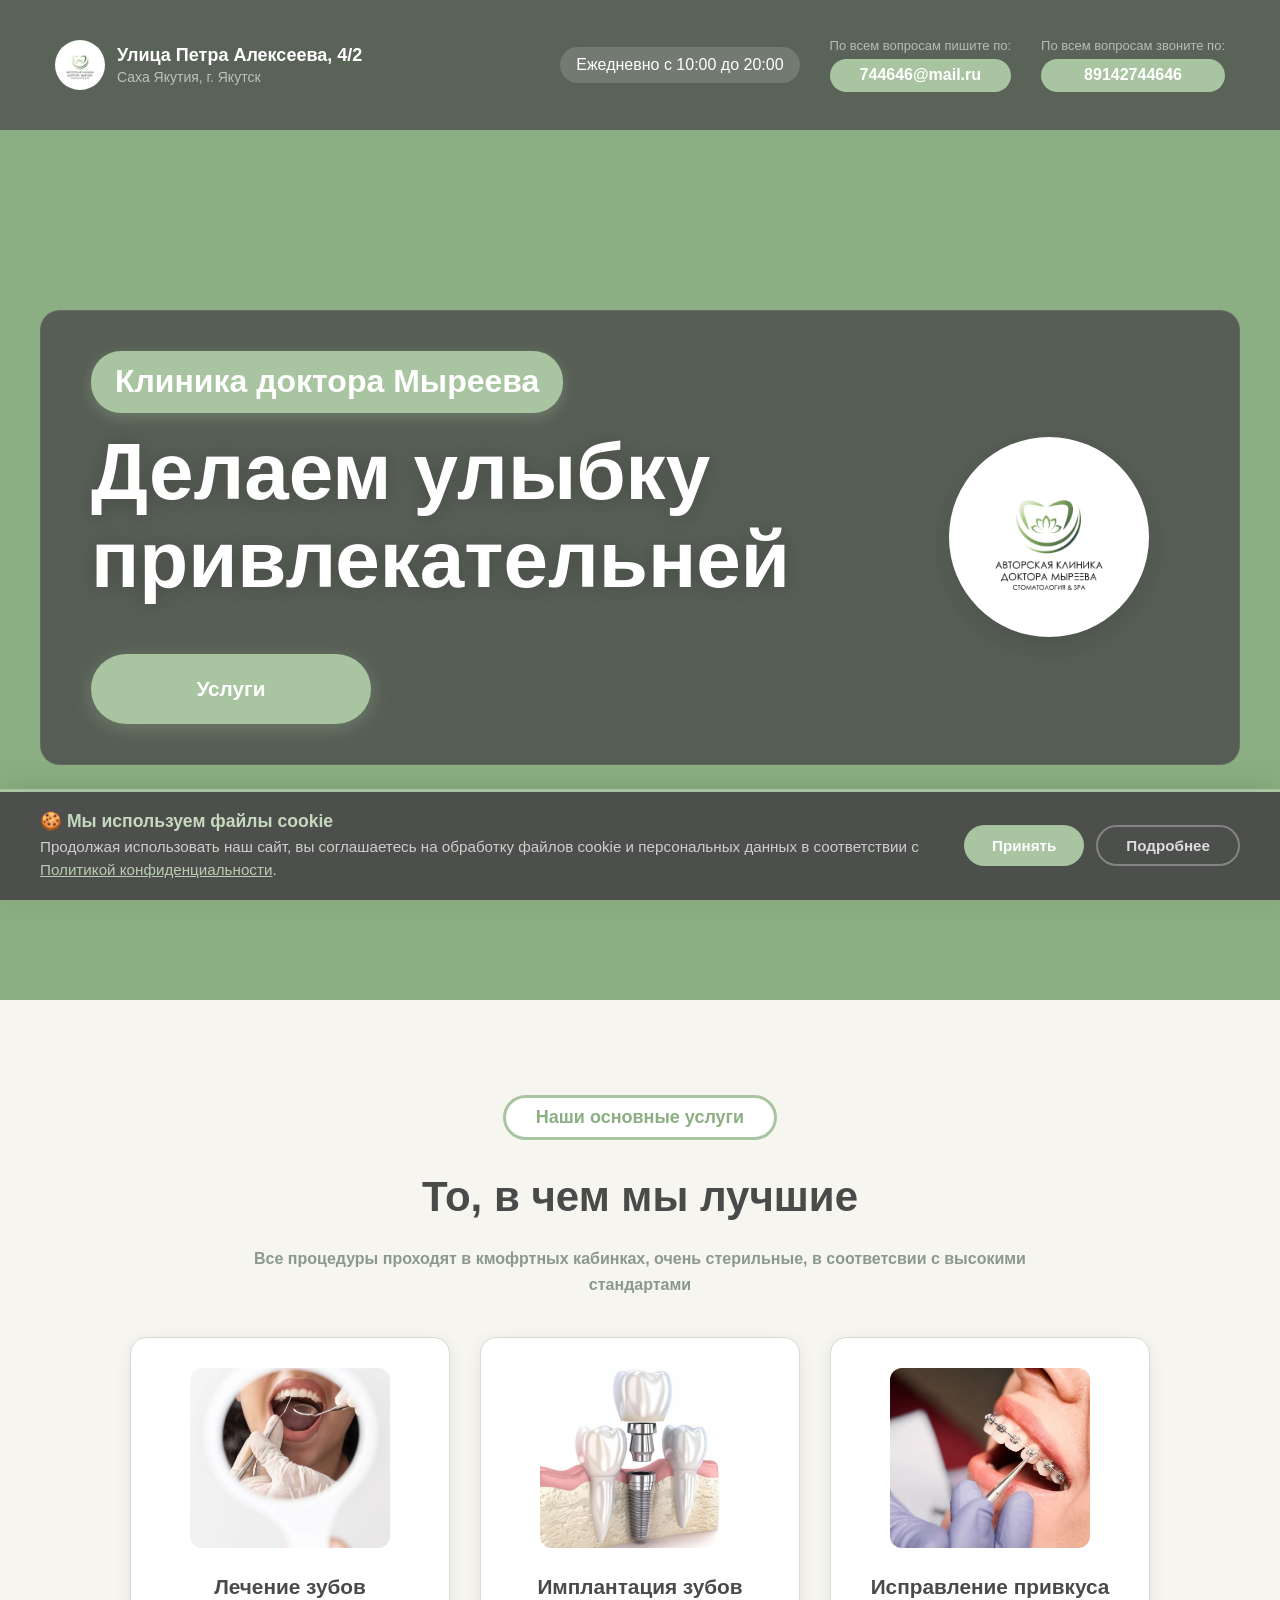
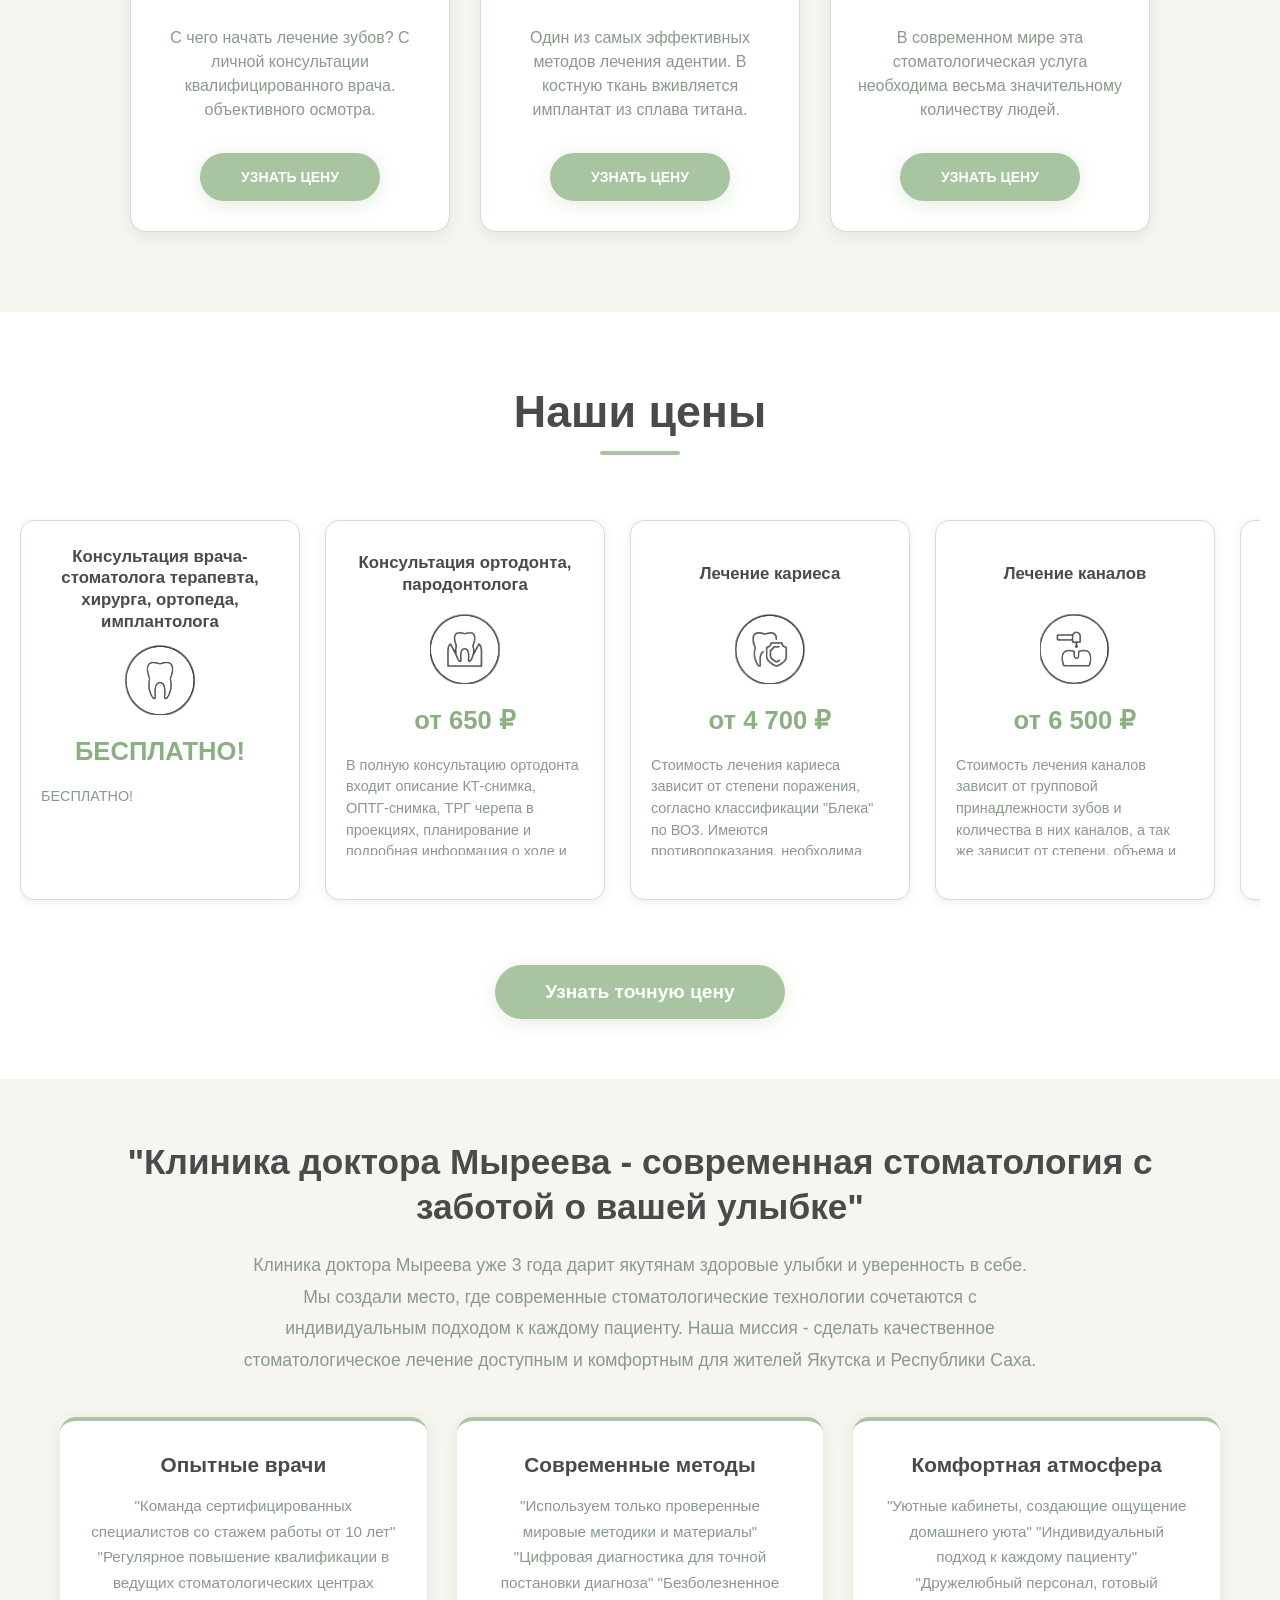
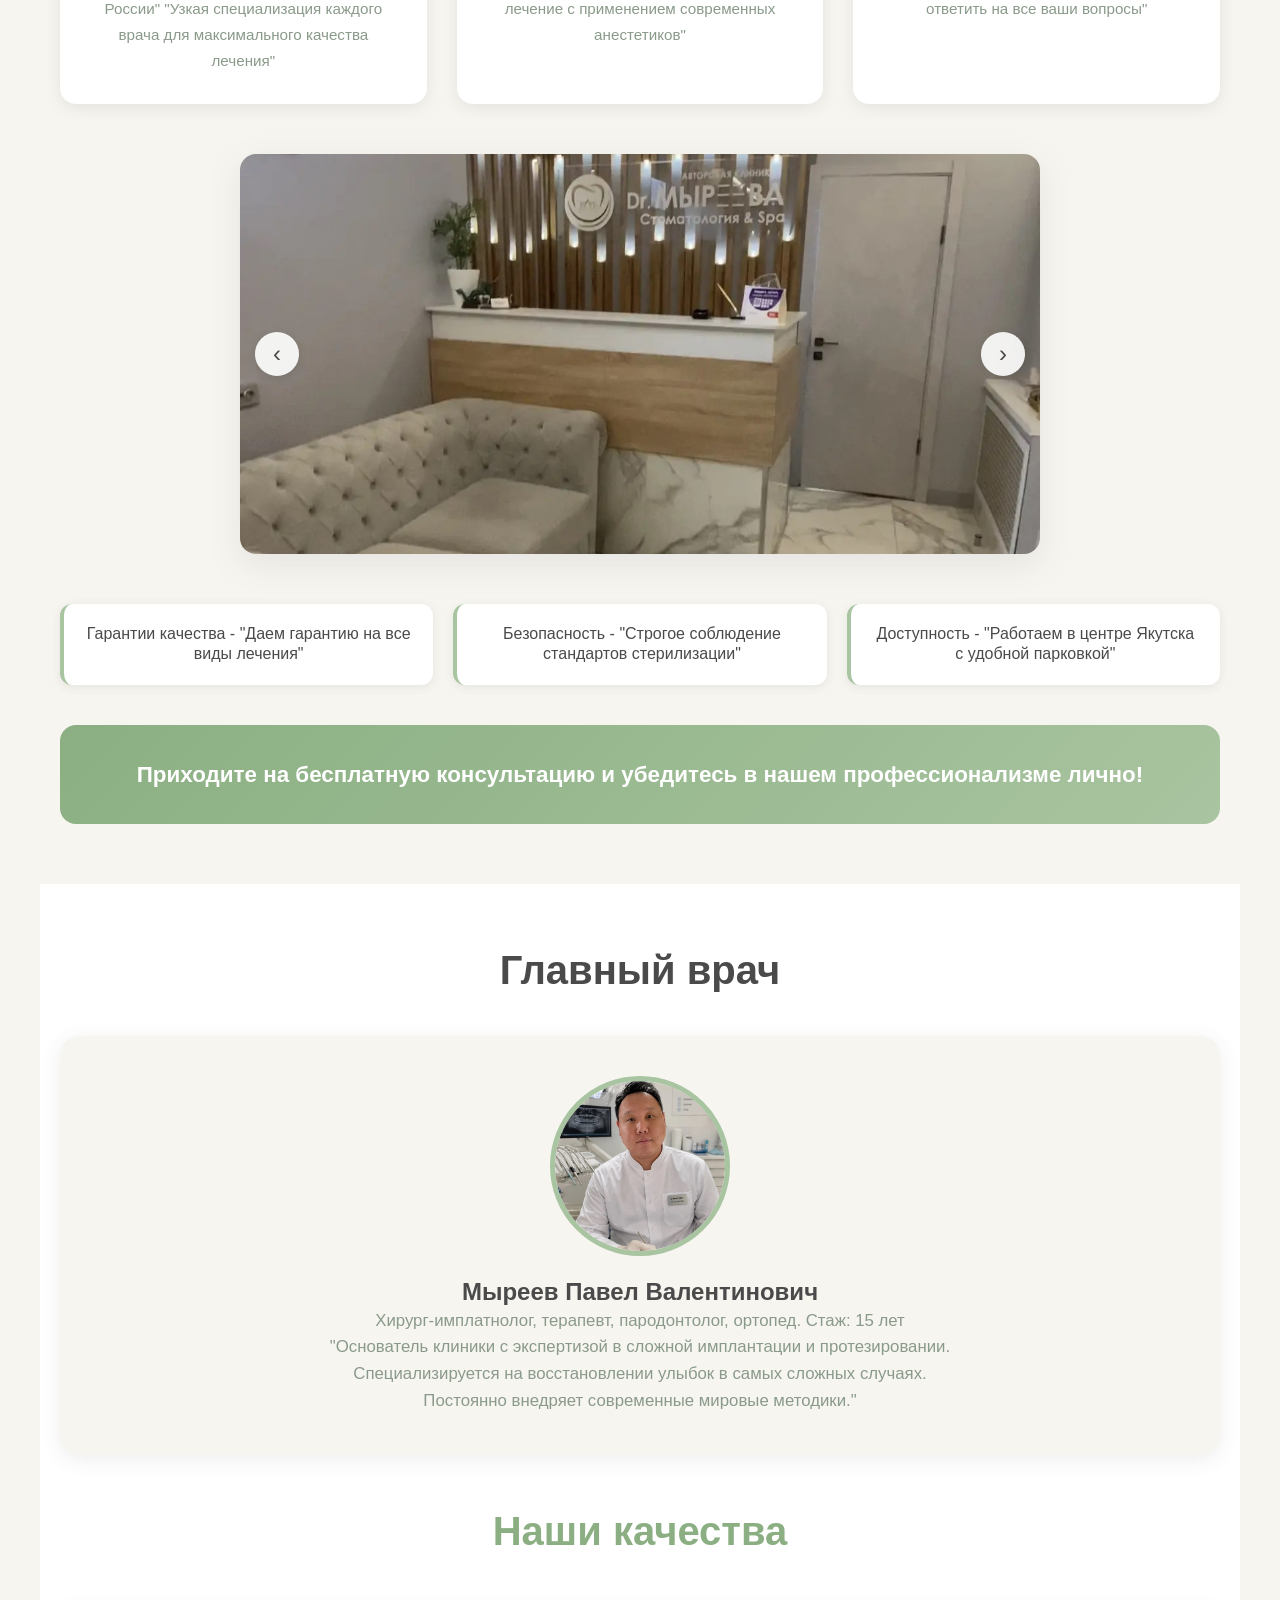
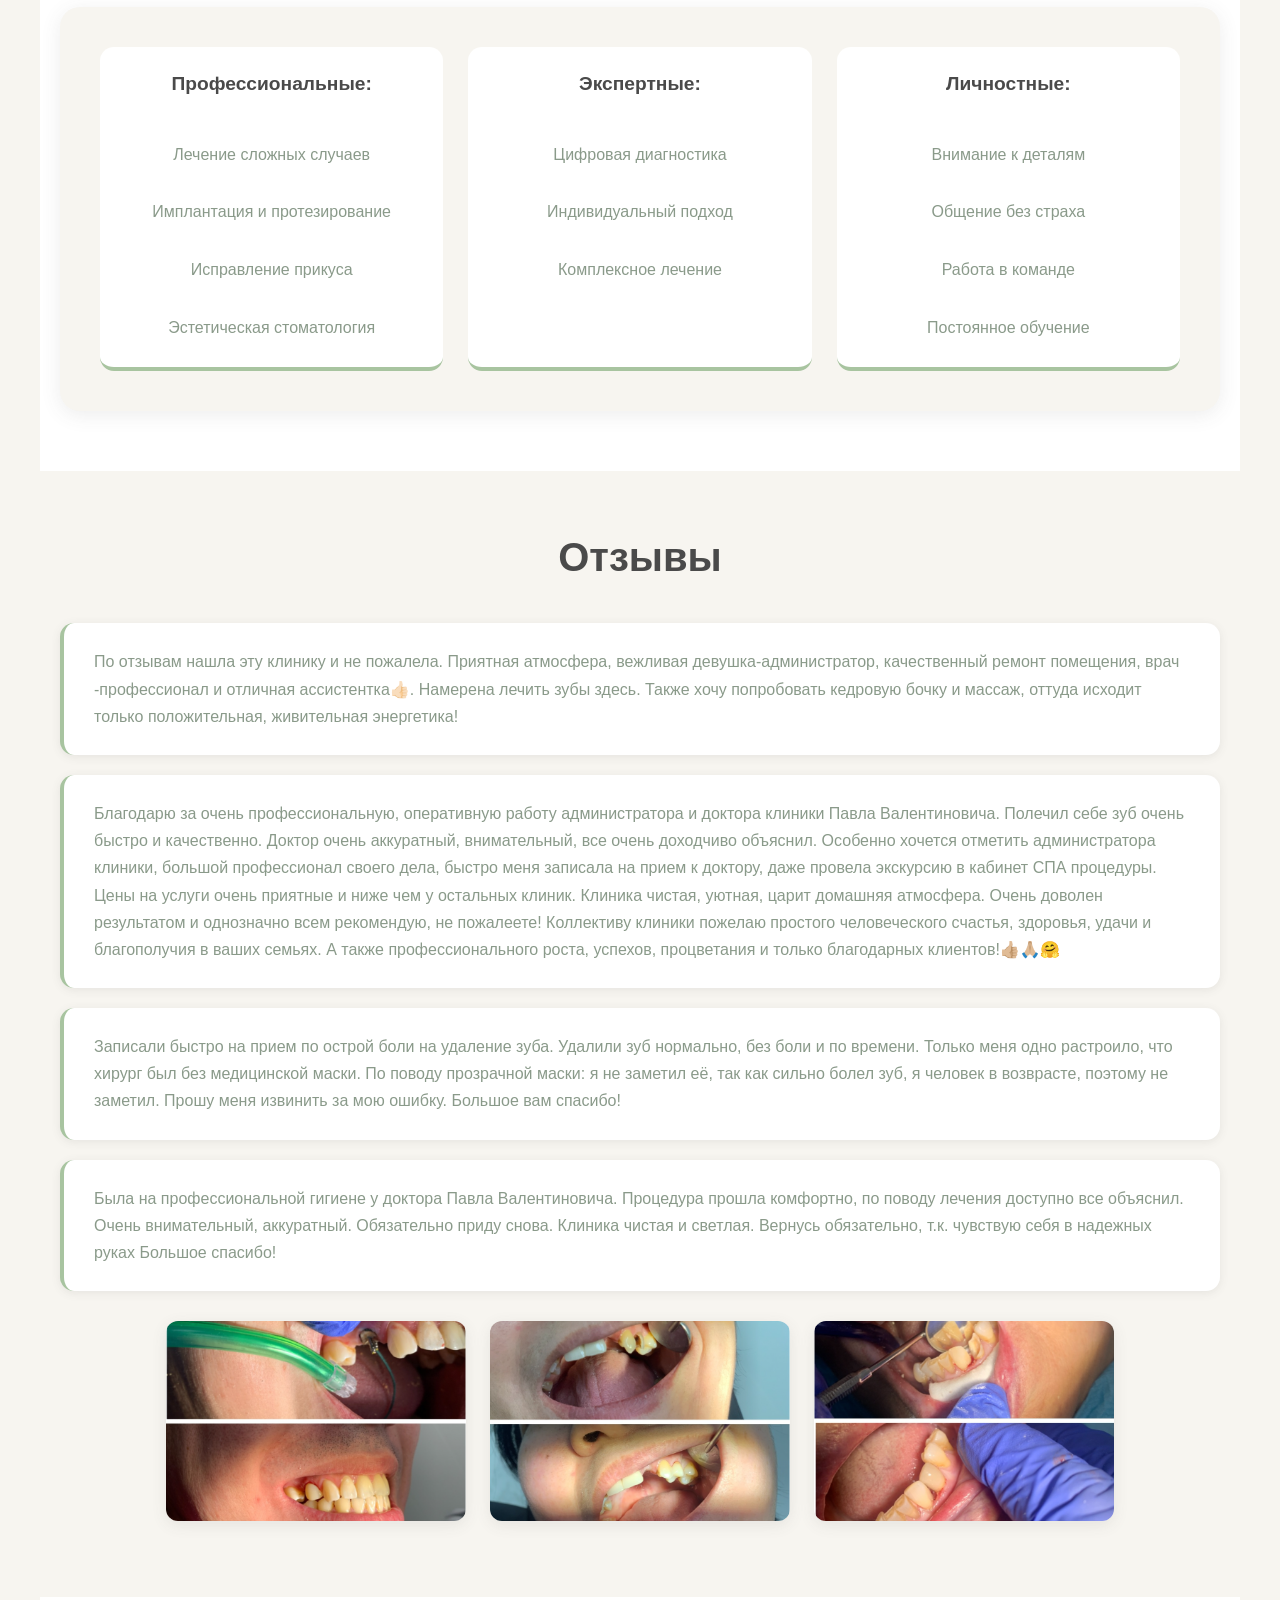
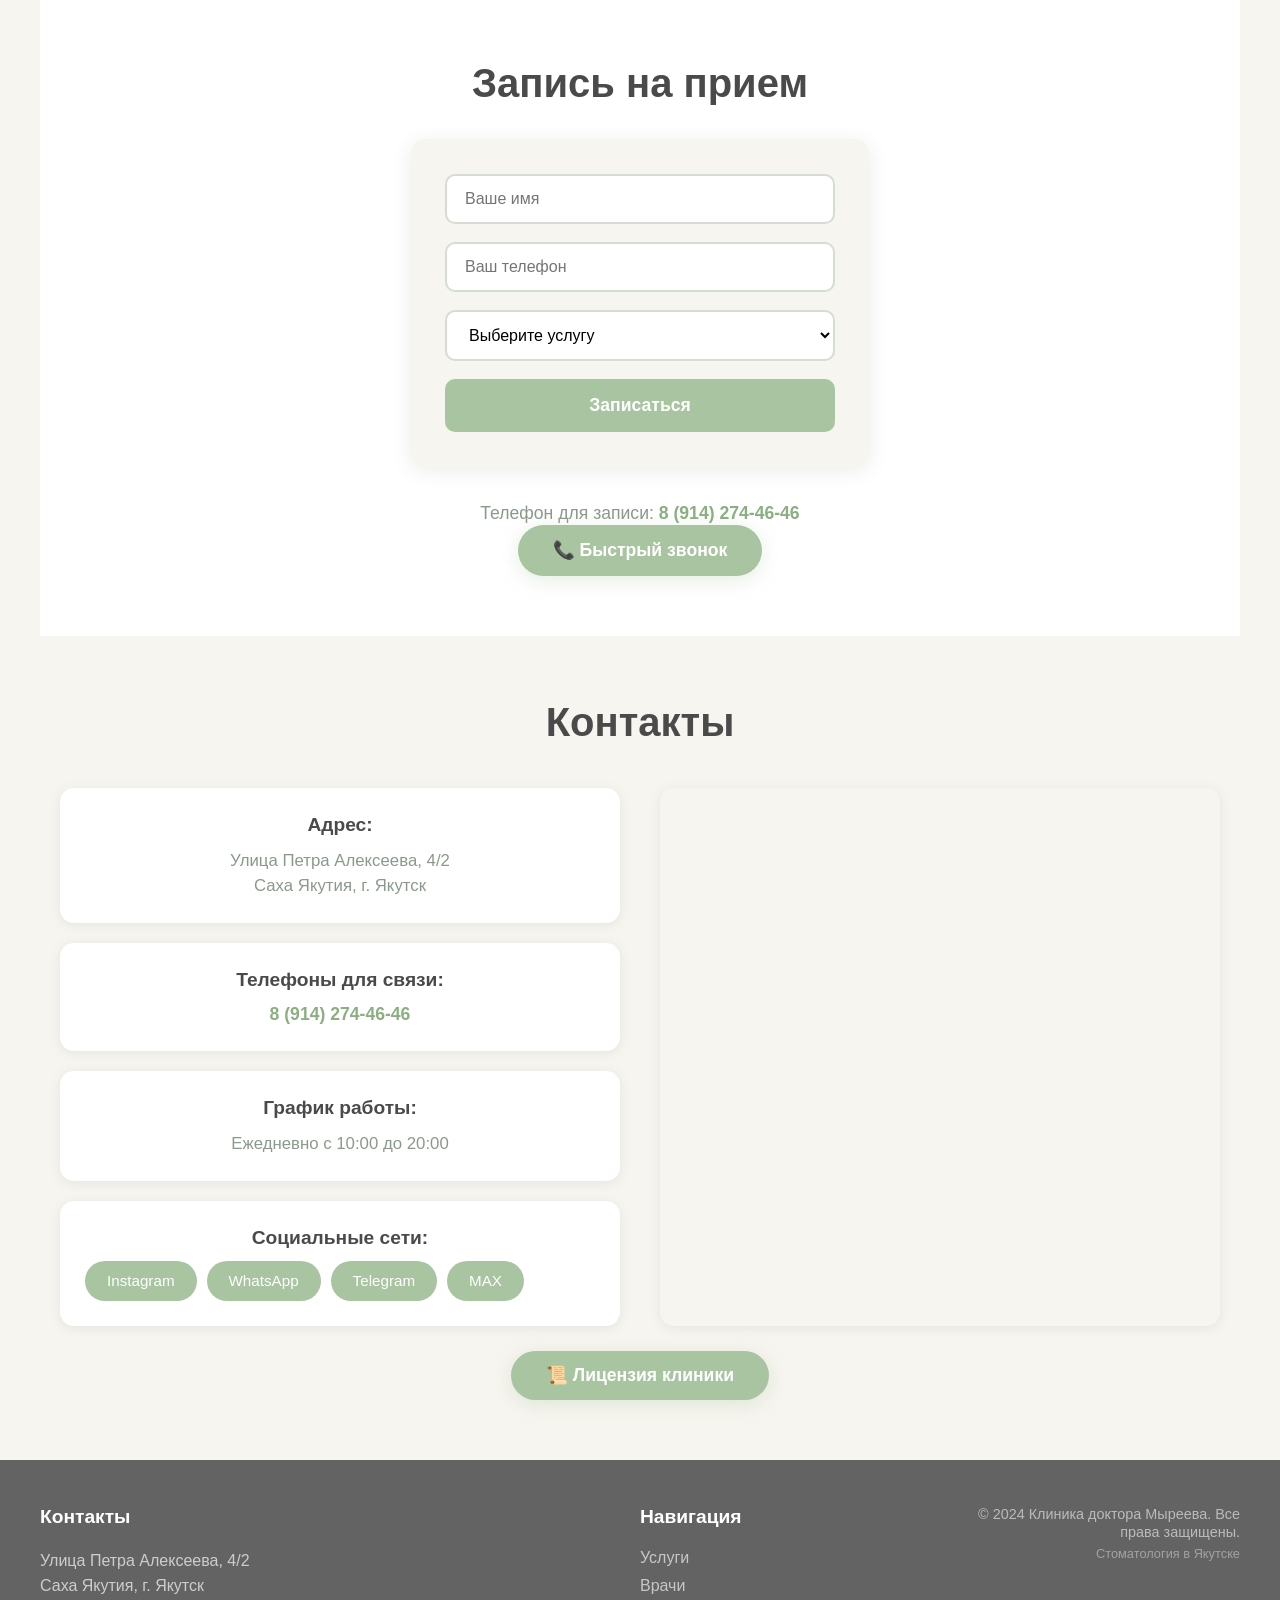
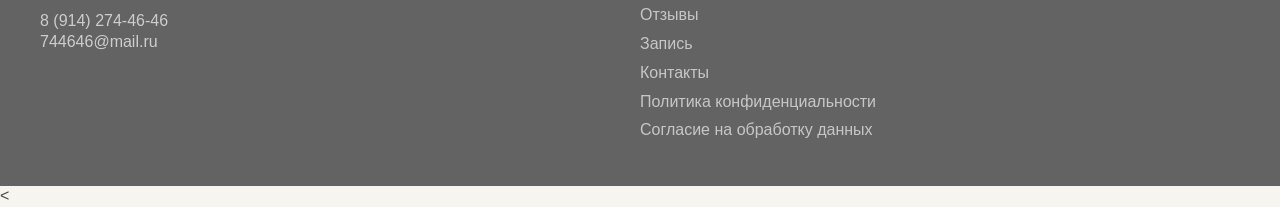
==== commit 805b75b0: "вщлщтсршд ьи" ====
--- a/index.html
+++ b/index.html
@@ -7,11 +7,18 @@
     <link rel="stylesheet" href="main.css">
     <title>Клиника Доктора Мыреева</title>
 
-    <link rel="icon" type="image/png" href="img/favicon-96x96.png" sizes="96x96" />
-    <link rel="icon" type="image/svg+xml" href="img/favicon.svg" />
-    <link rel="shortcut icon" href="img/favicon.ico" />
-    <link rel="apple-touch-icon" sizes="180x180" href="img/apple-touch-icon.png" />
-    <link rel="manifest" href="img/site.webmanifest" />
+<!-- Open Graph для соцсетей -->
+    <meta property="og:title" content="Клиника доктора Мыреева" />
+    <meta property="og:description" content="Современная стоматология в Якутске. Лечение зубов, имплантация, брекеты." />
+    <meta property="og:image" content="https://ваш-сайт.ru/img/logo-og.jpg" />
+    <meta property="og:url" content="https://ваш-сайт.ru" />
+    <meta property="og:type" content="website" />
+
+    <!-- Twitter Card -->
+    <meta name="twitter:card" content="summary_large_image" />
+    <meta name="twitter:title" content="Клиника доктора Мыреева" />
+    <meta name="twitter:description" content="Современная стоматология в Якутске" />
+    <meta name="twitter:image" content="https://ваш-сайт.ru/img/logo-og.jpg" />
 </head>
 <body>
 <!-- Баннер согласия с политикой обработки данных -->
--- a/main.css
+++ b/main.css
@@ -177,7 +177,7 @@
 .main__logo_img {
     width: 200px;
     height: 200px;
-    border-radius: 20px;
+    border-radius: 50%; /* <-- КРУГЛЫЙ */
     overflow: hidden;
     border: 4px solid rgba(255,255,255,0.6);
     box-shadow: 0 8px 30px rgba(0, 0, 0, 0.12);
@@ -194,8 +194,8 @@
 .main__logo_img img {
     width: 100%;
     height: 100%;
-    object-fit: contain;
-    padding: 10px;
+    object-fit: cover; /* <-- cover лучше для круглых изображений */
+    display: block;
 }
 
 .main__text_name {
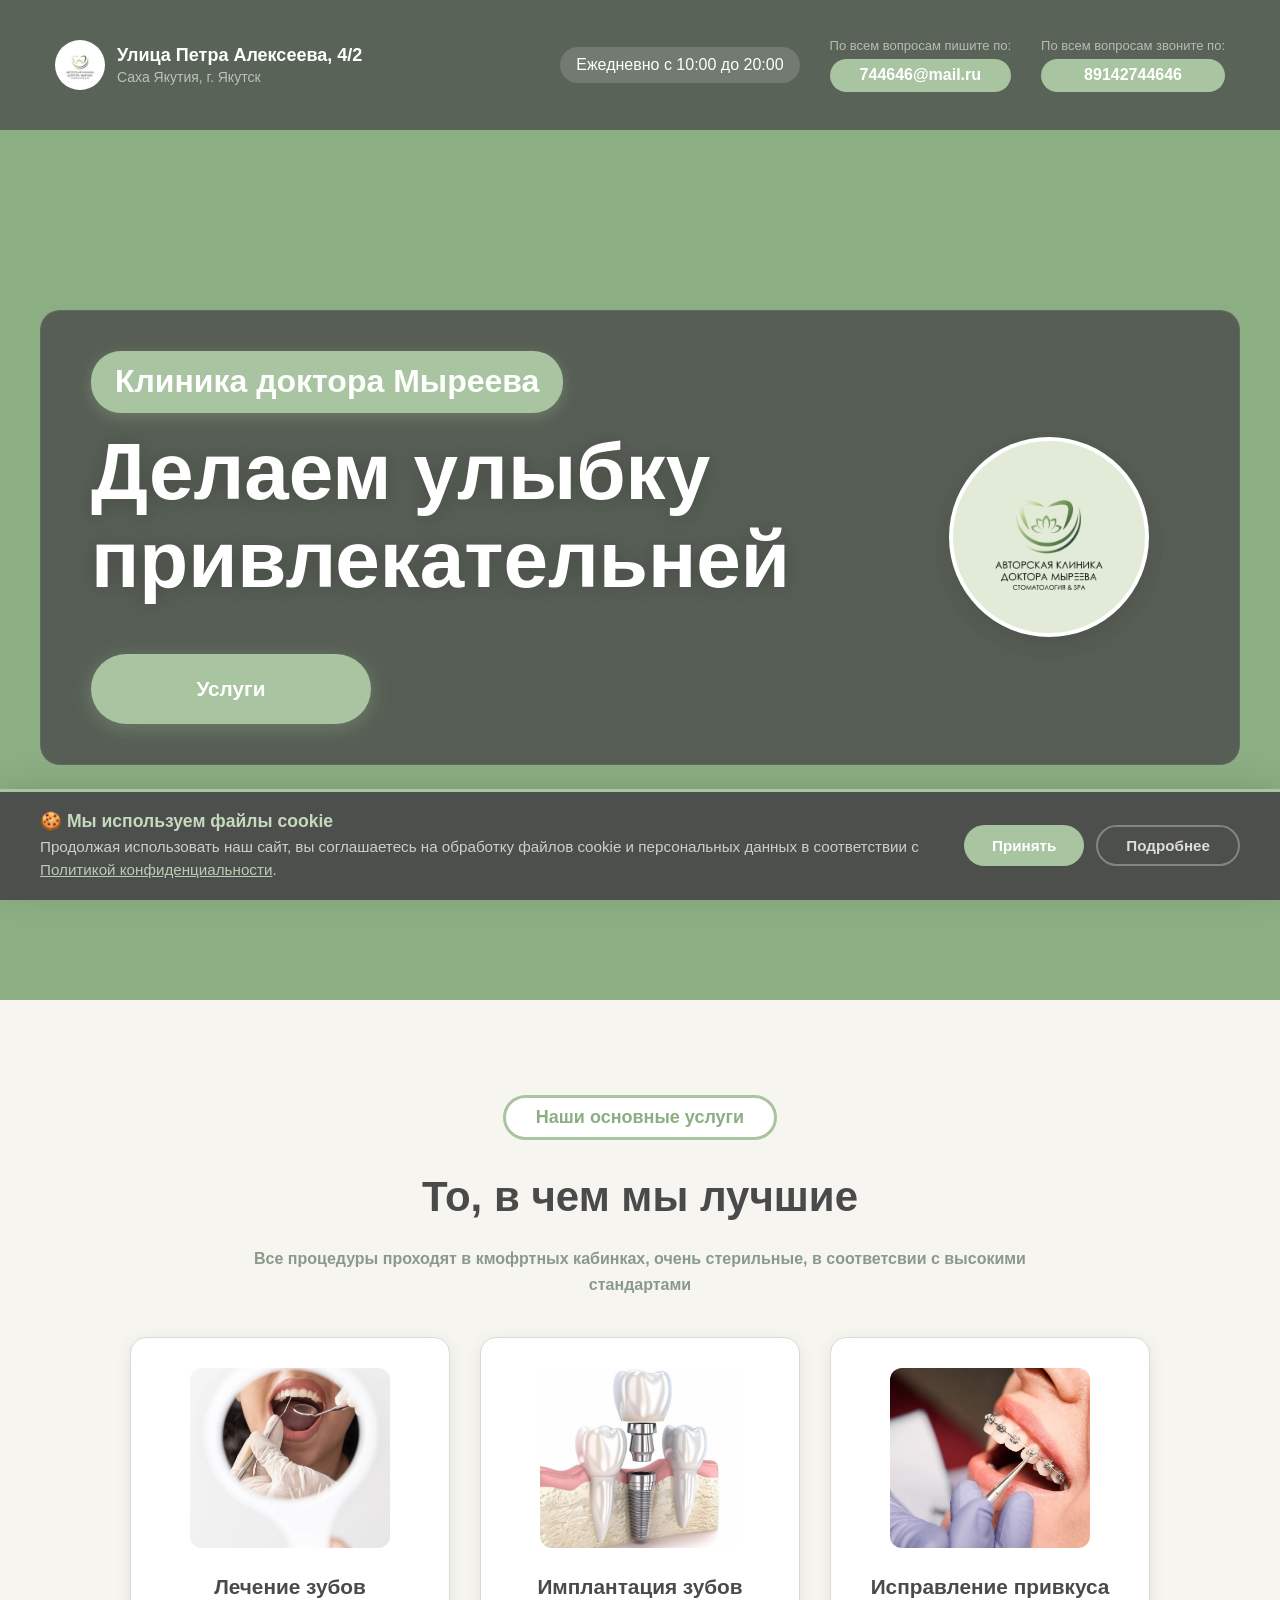
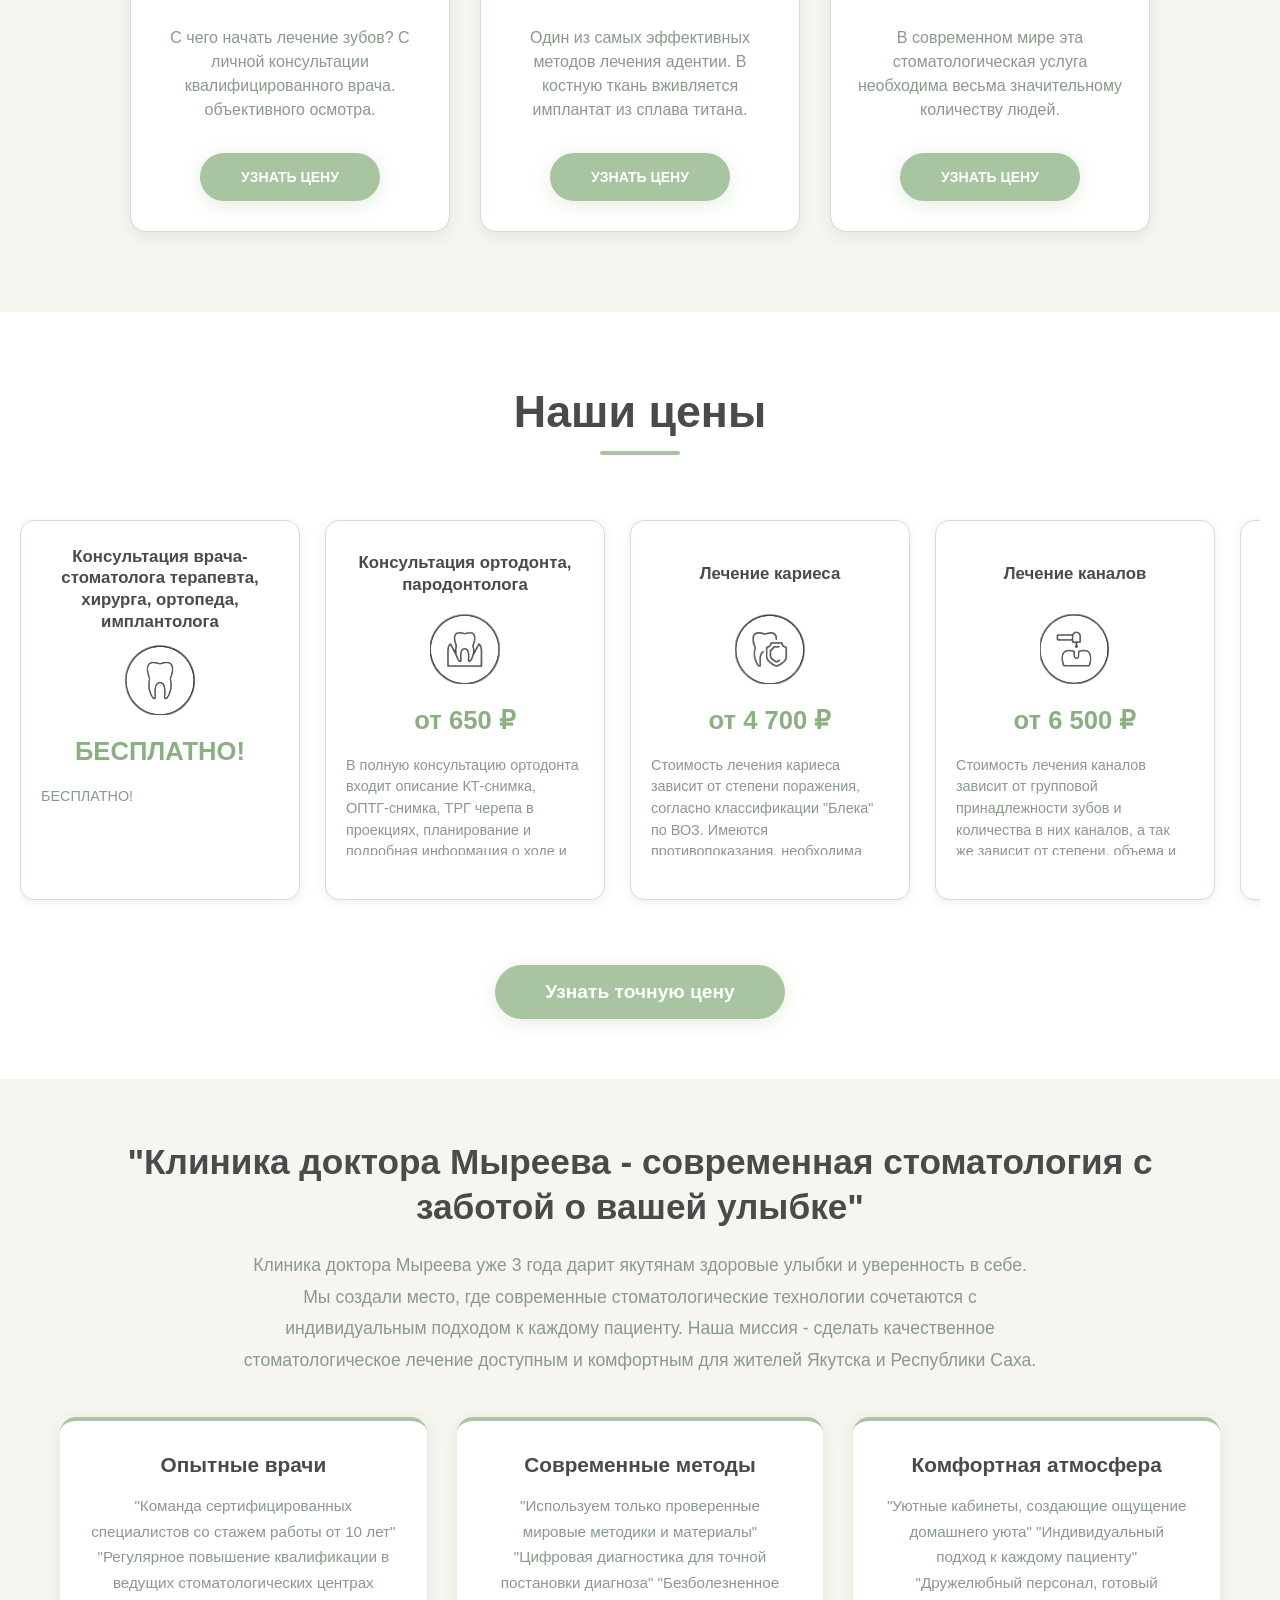
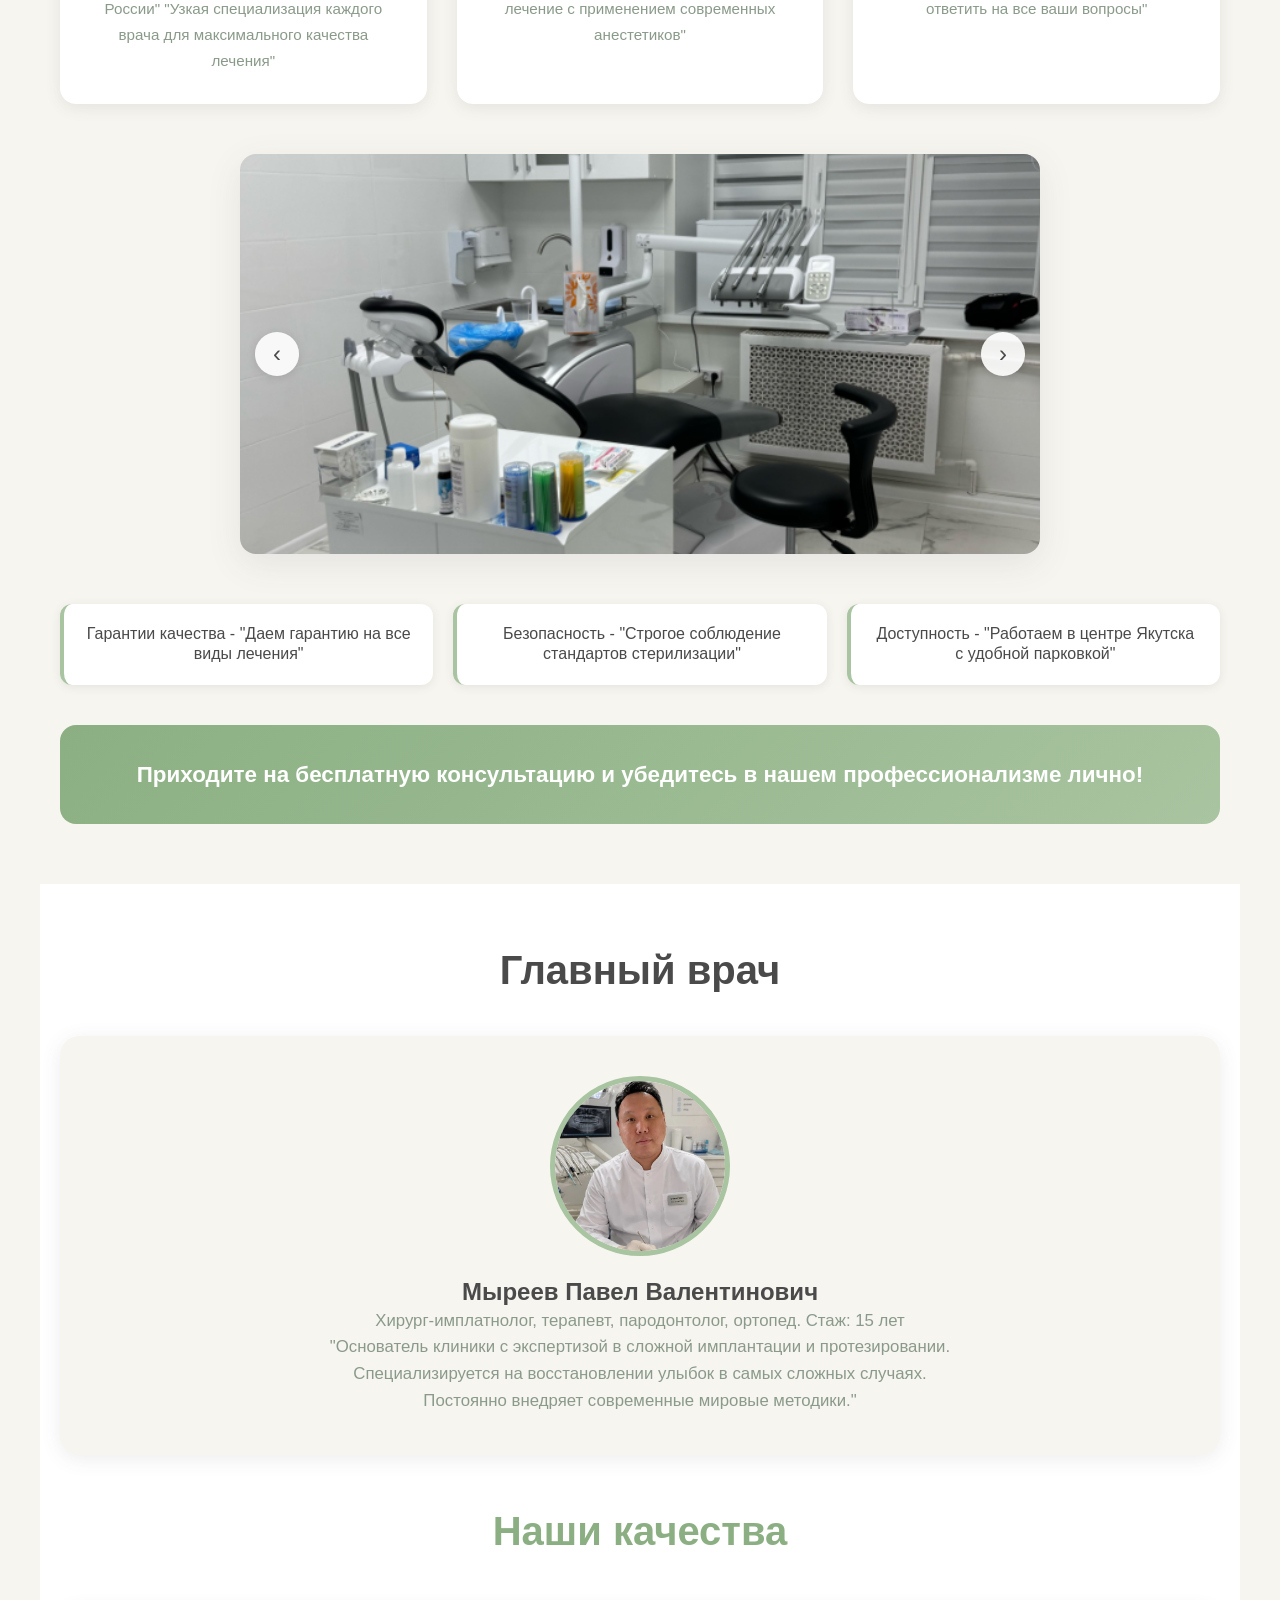
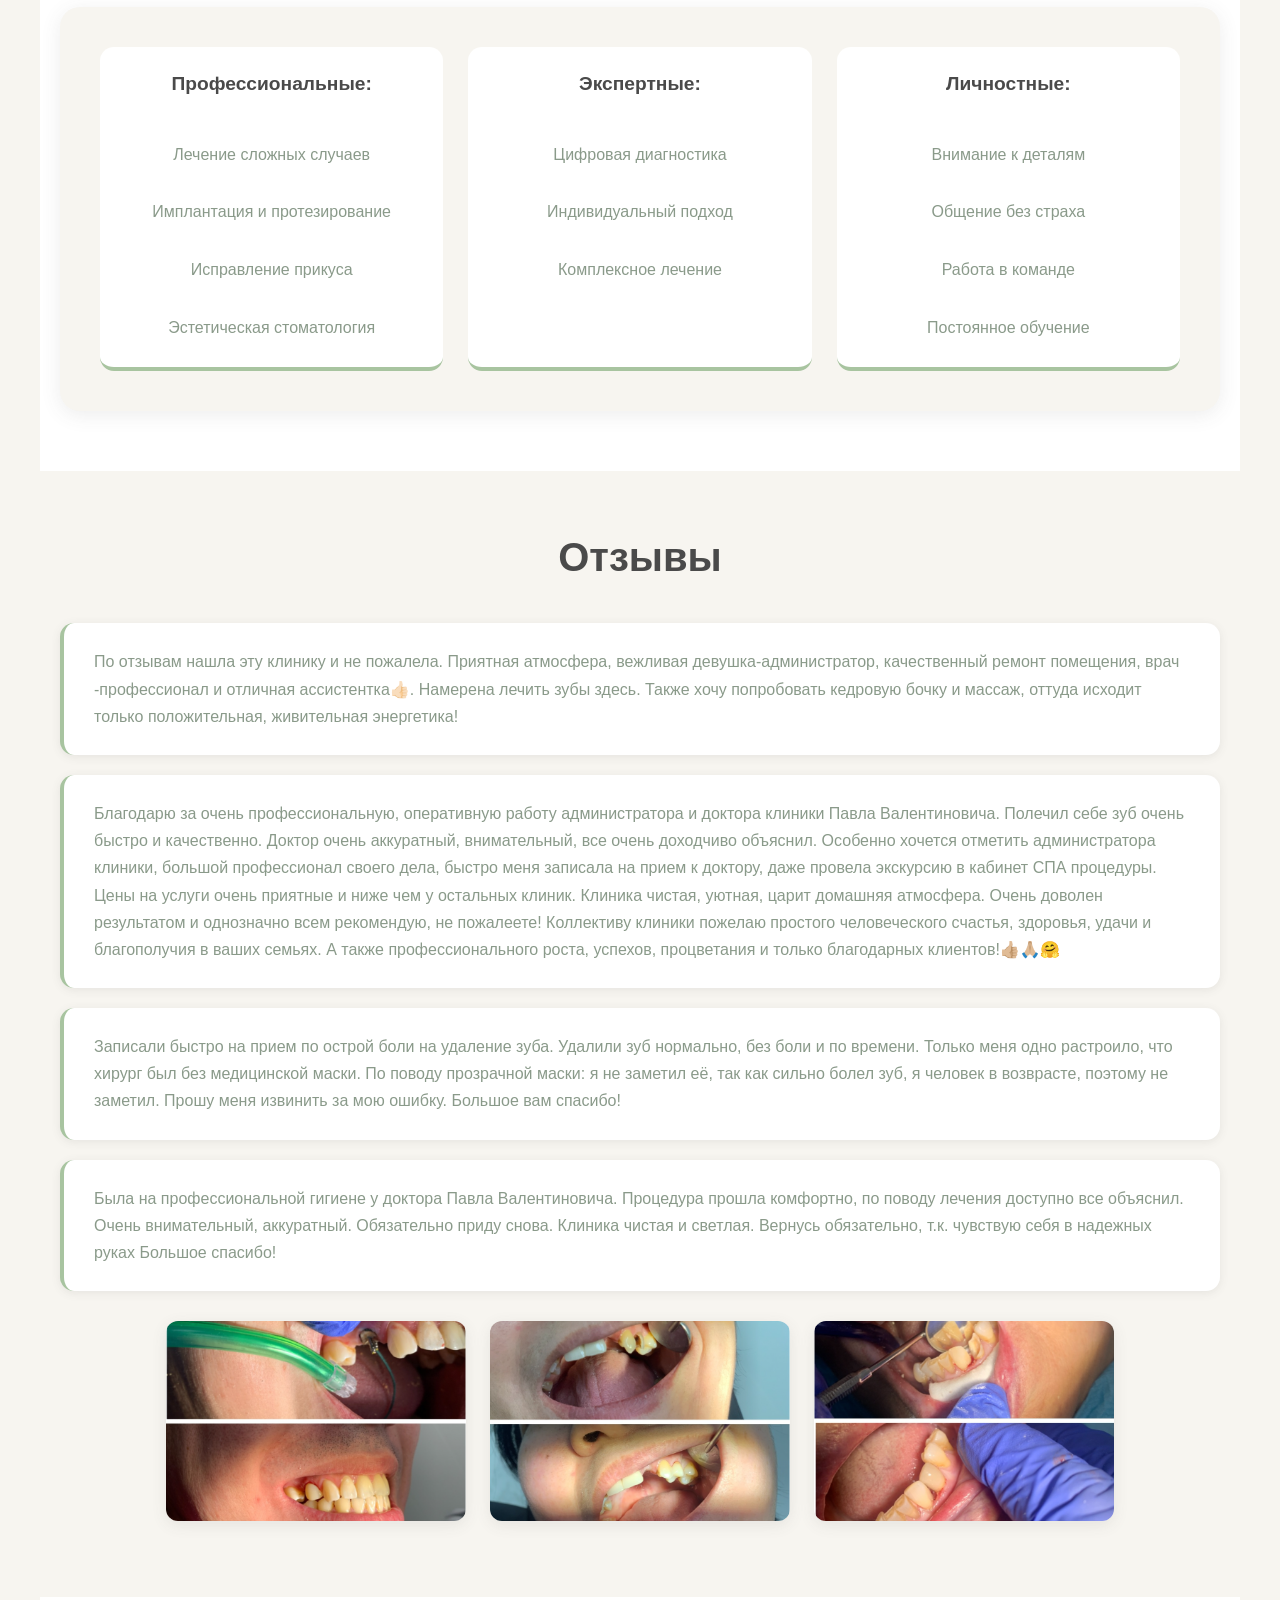
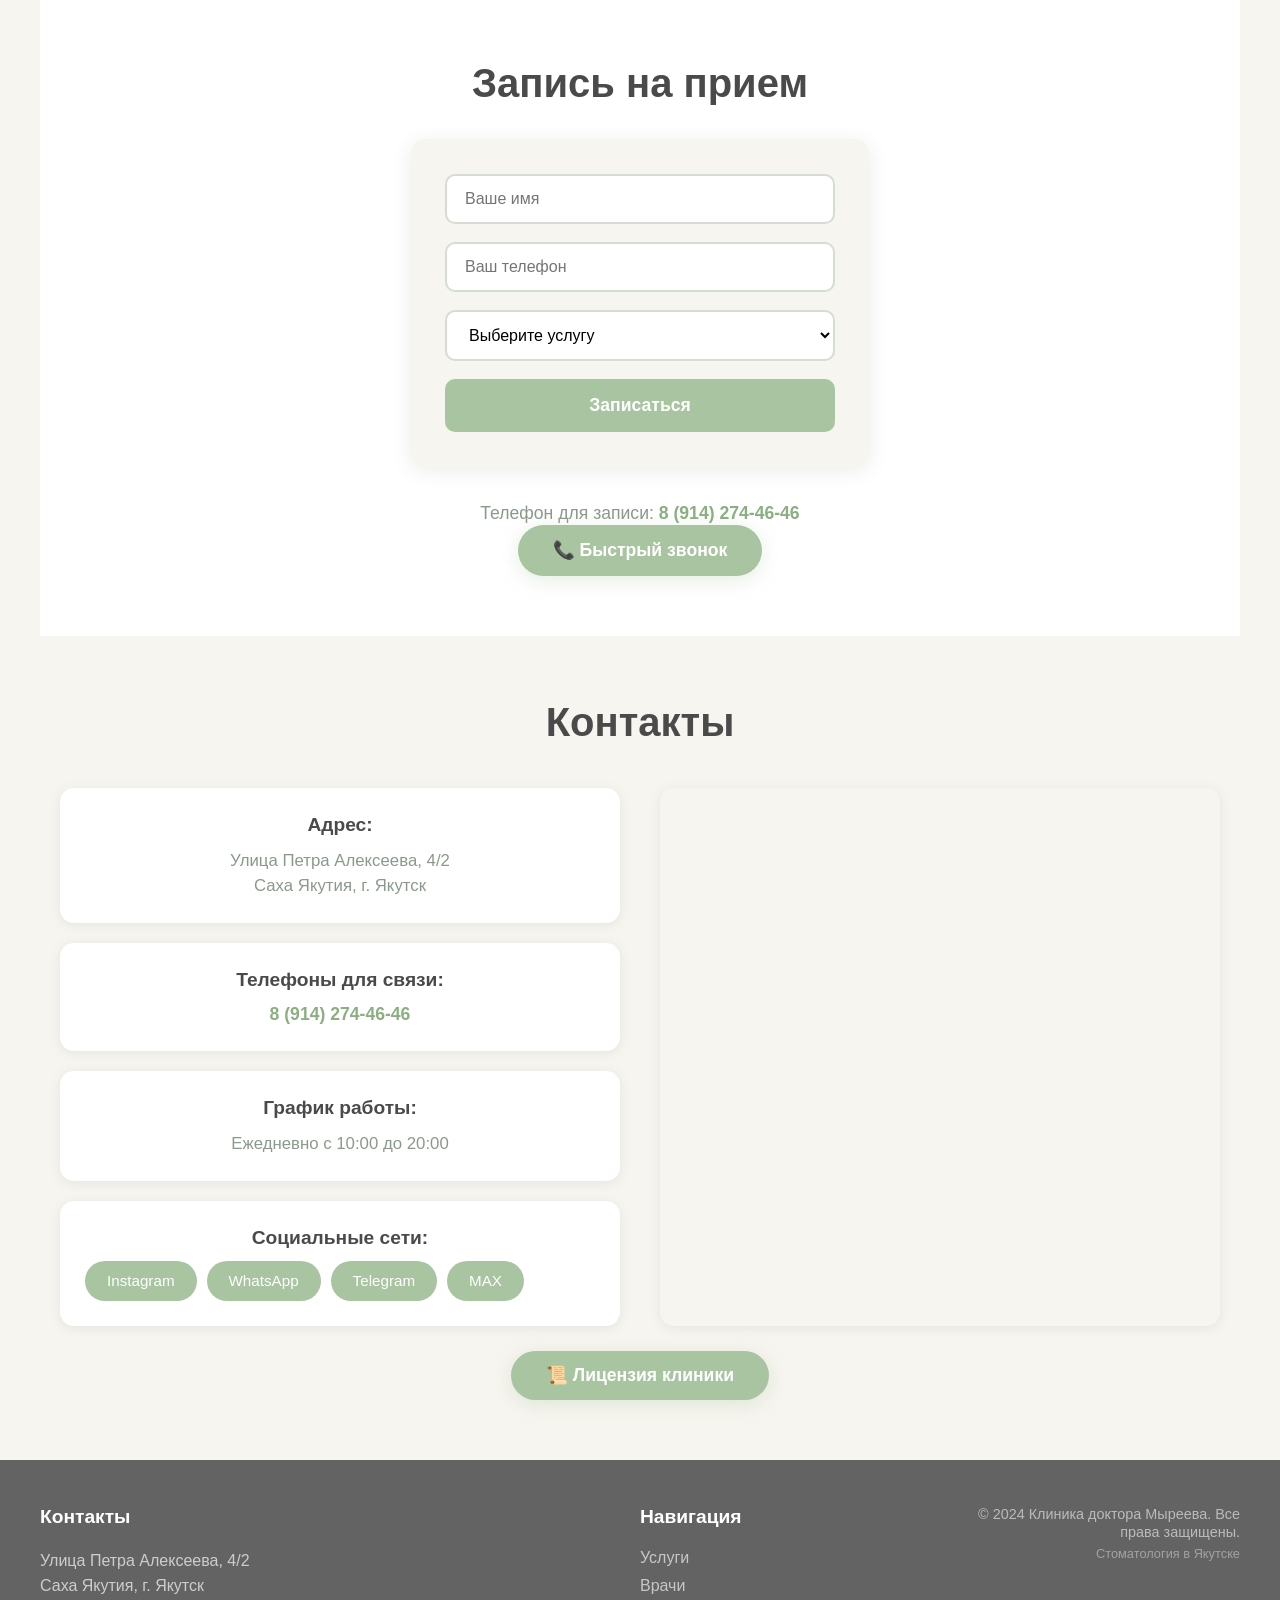
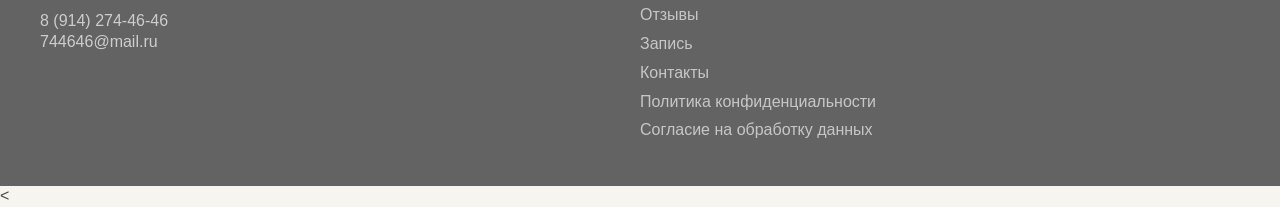
==== commit 8be62568: "все" ====
--- a/index.html
+++ b/index.html
@@ -108,7 +108,7 @@
 
             <div class="main__logo">
                 <div class="main__logo_img">
-                    <img src="img/LOGO1.jpg" alt="logo">
+                    <img src="img/LOGO_zel.png" alt="logo">
                 </div>
                 
             </div>
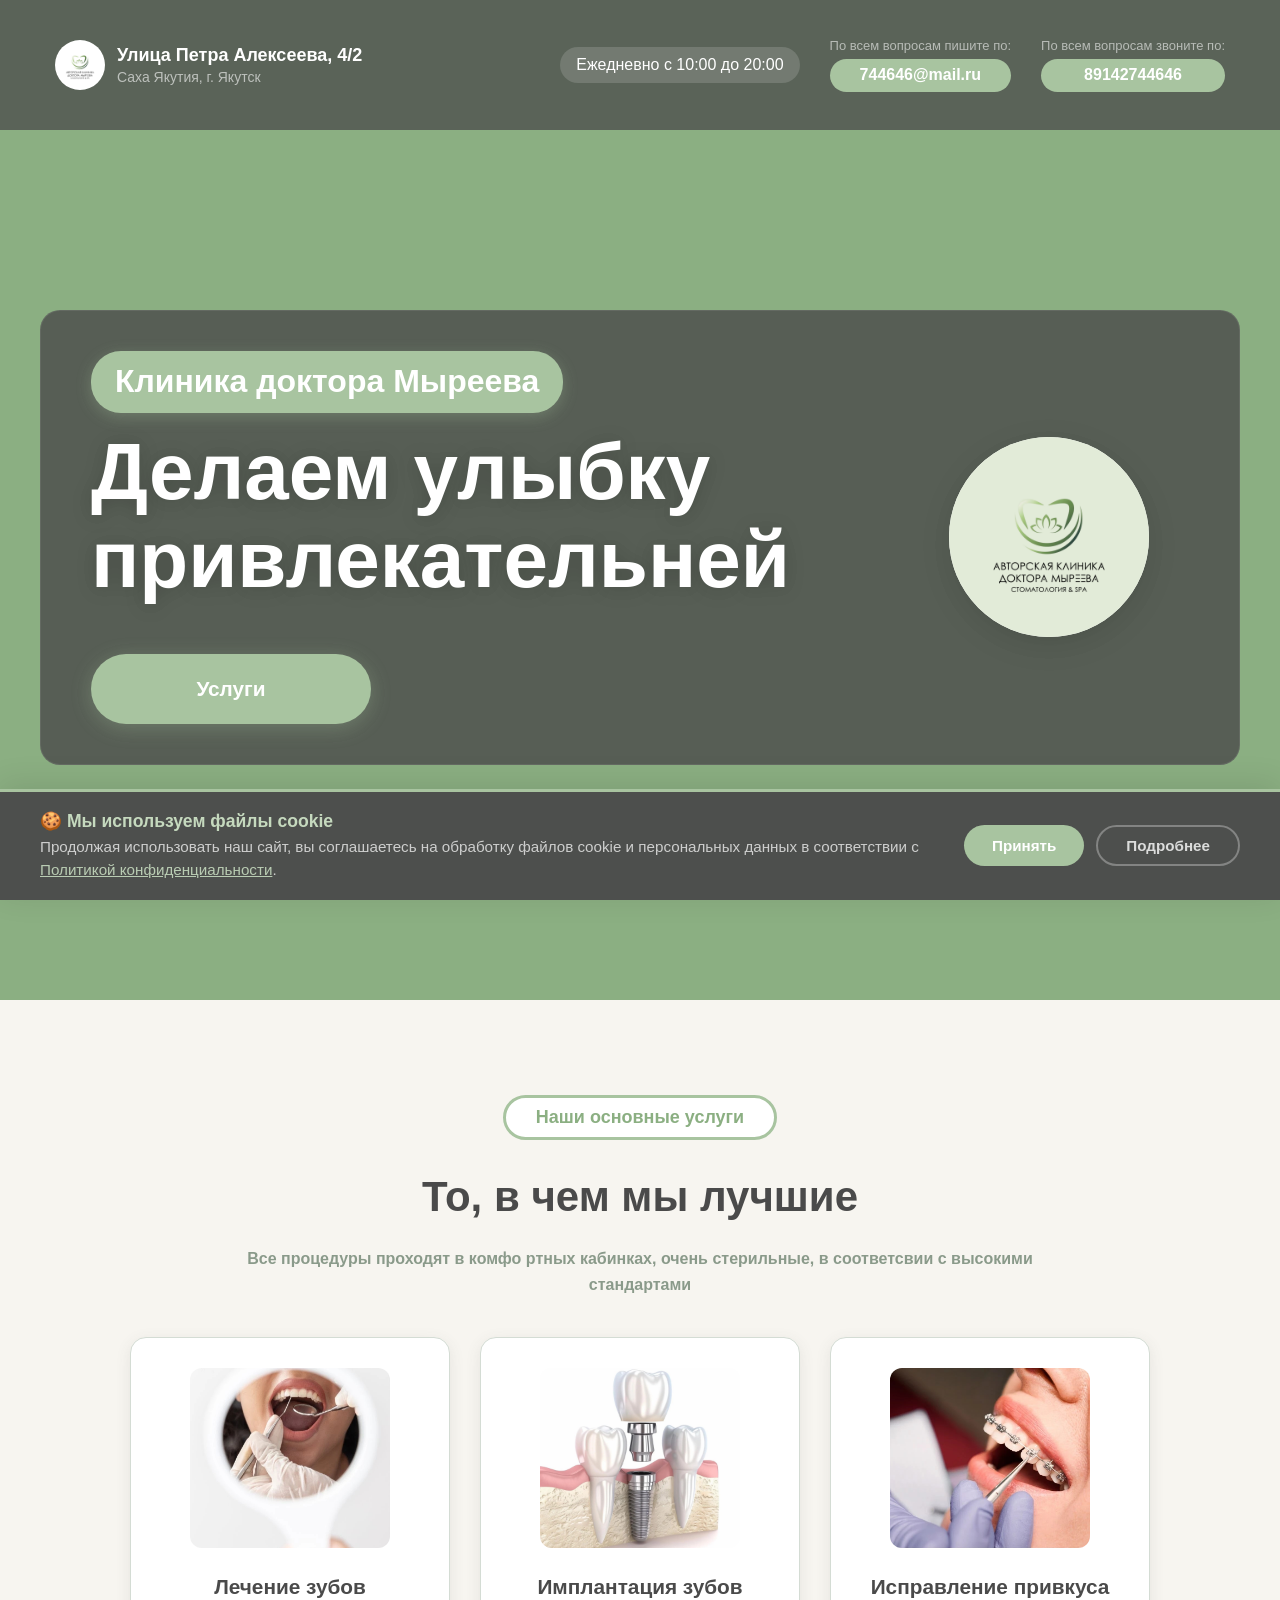
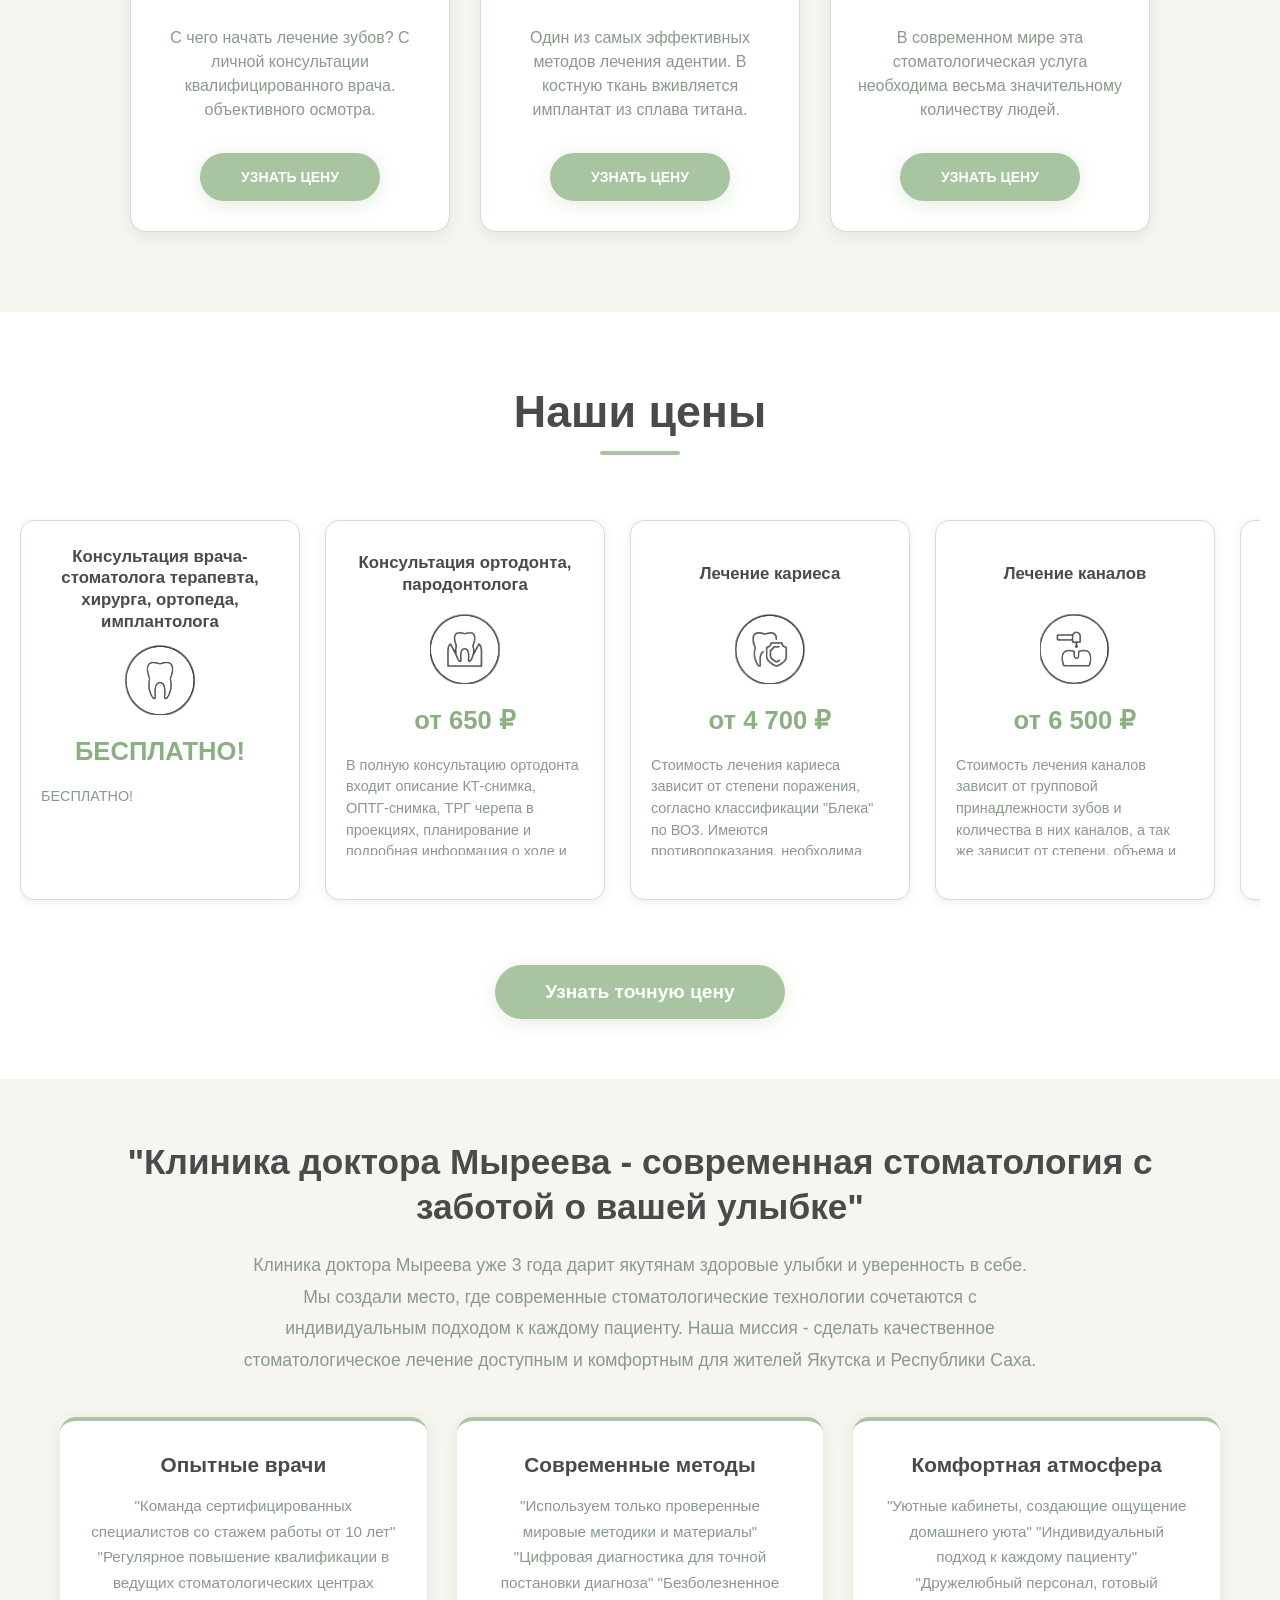
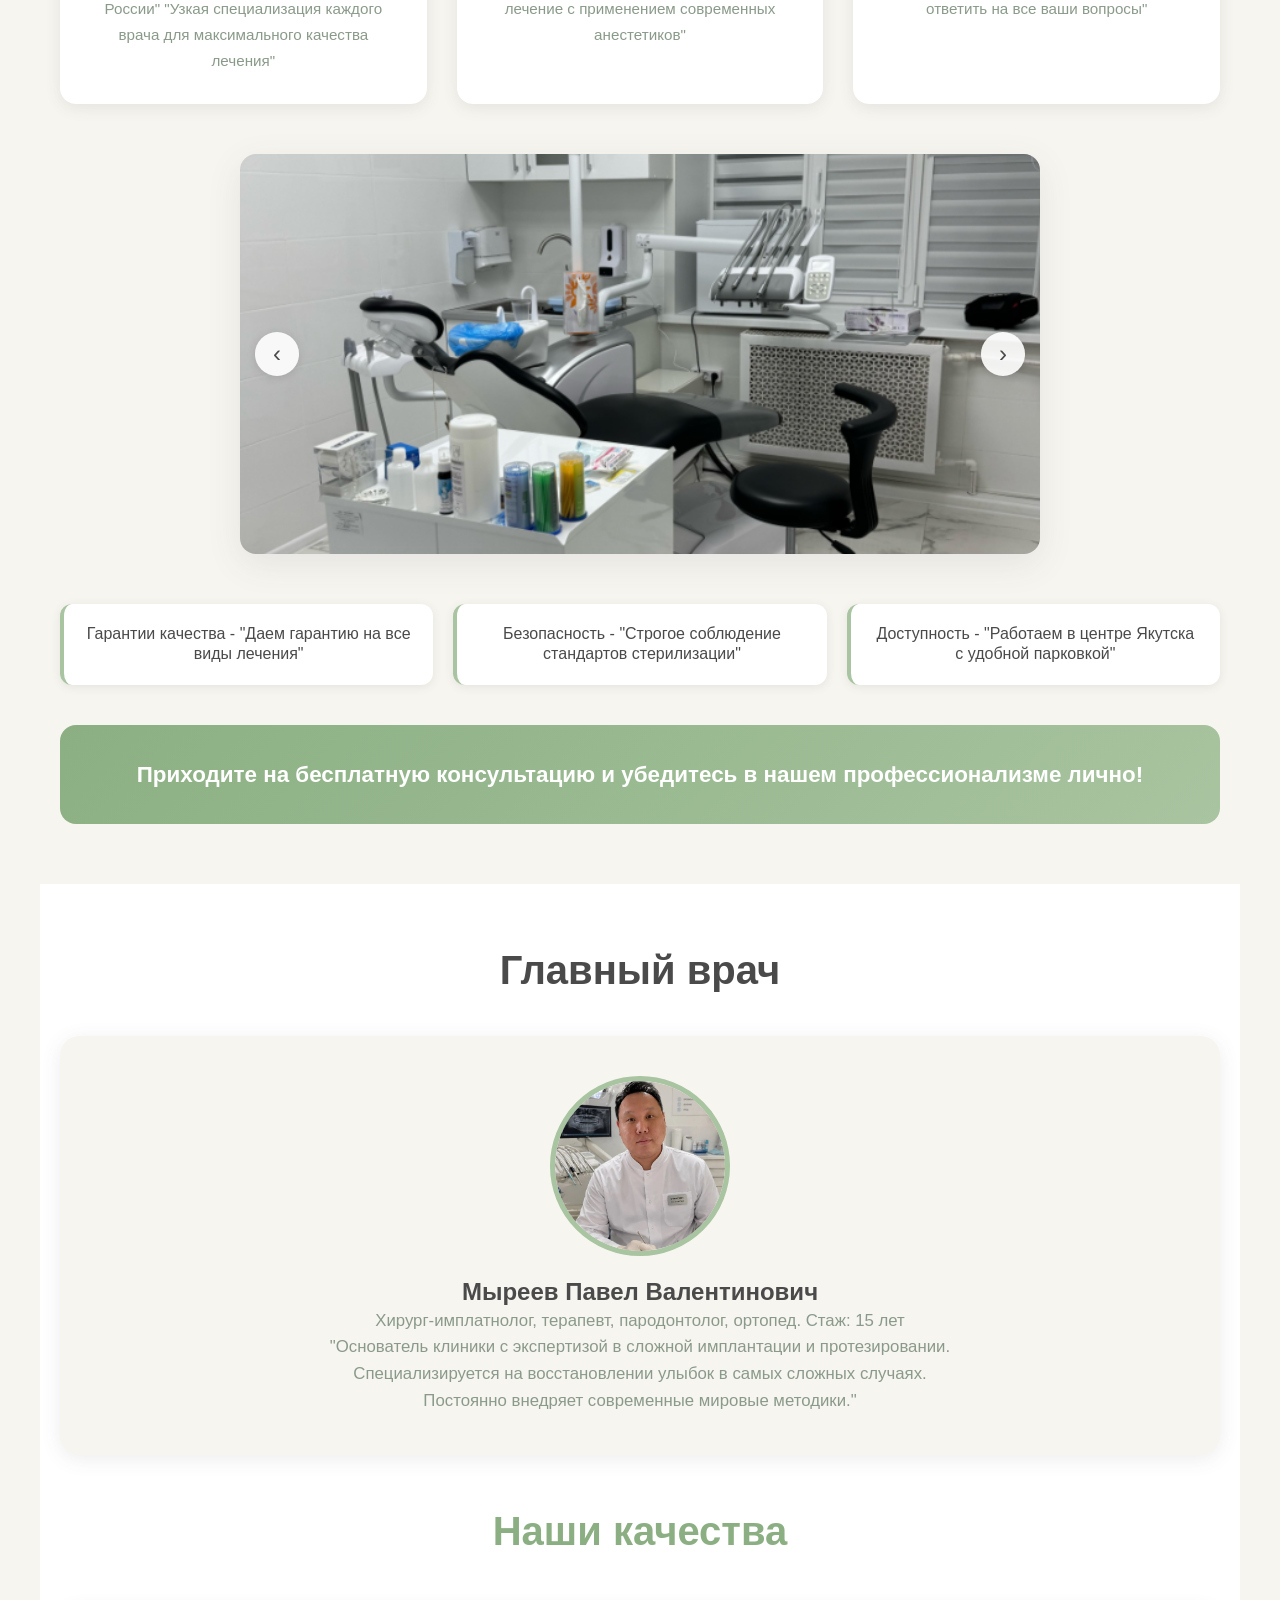
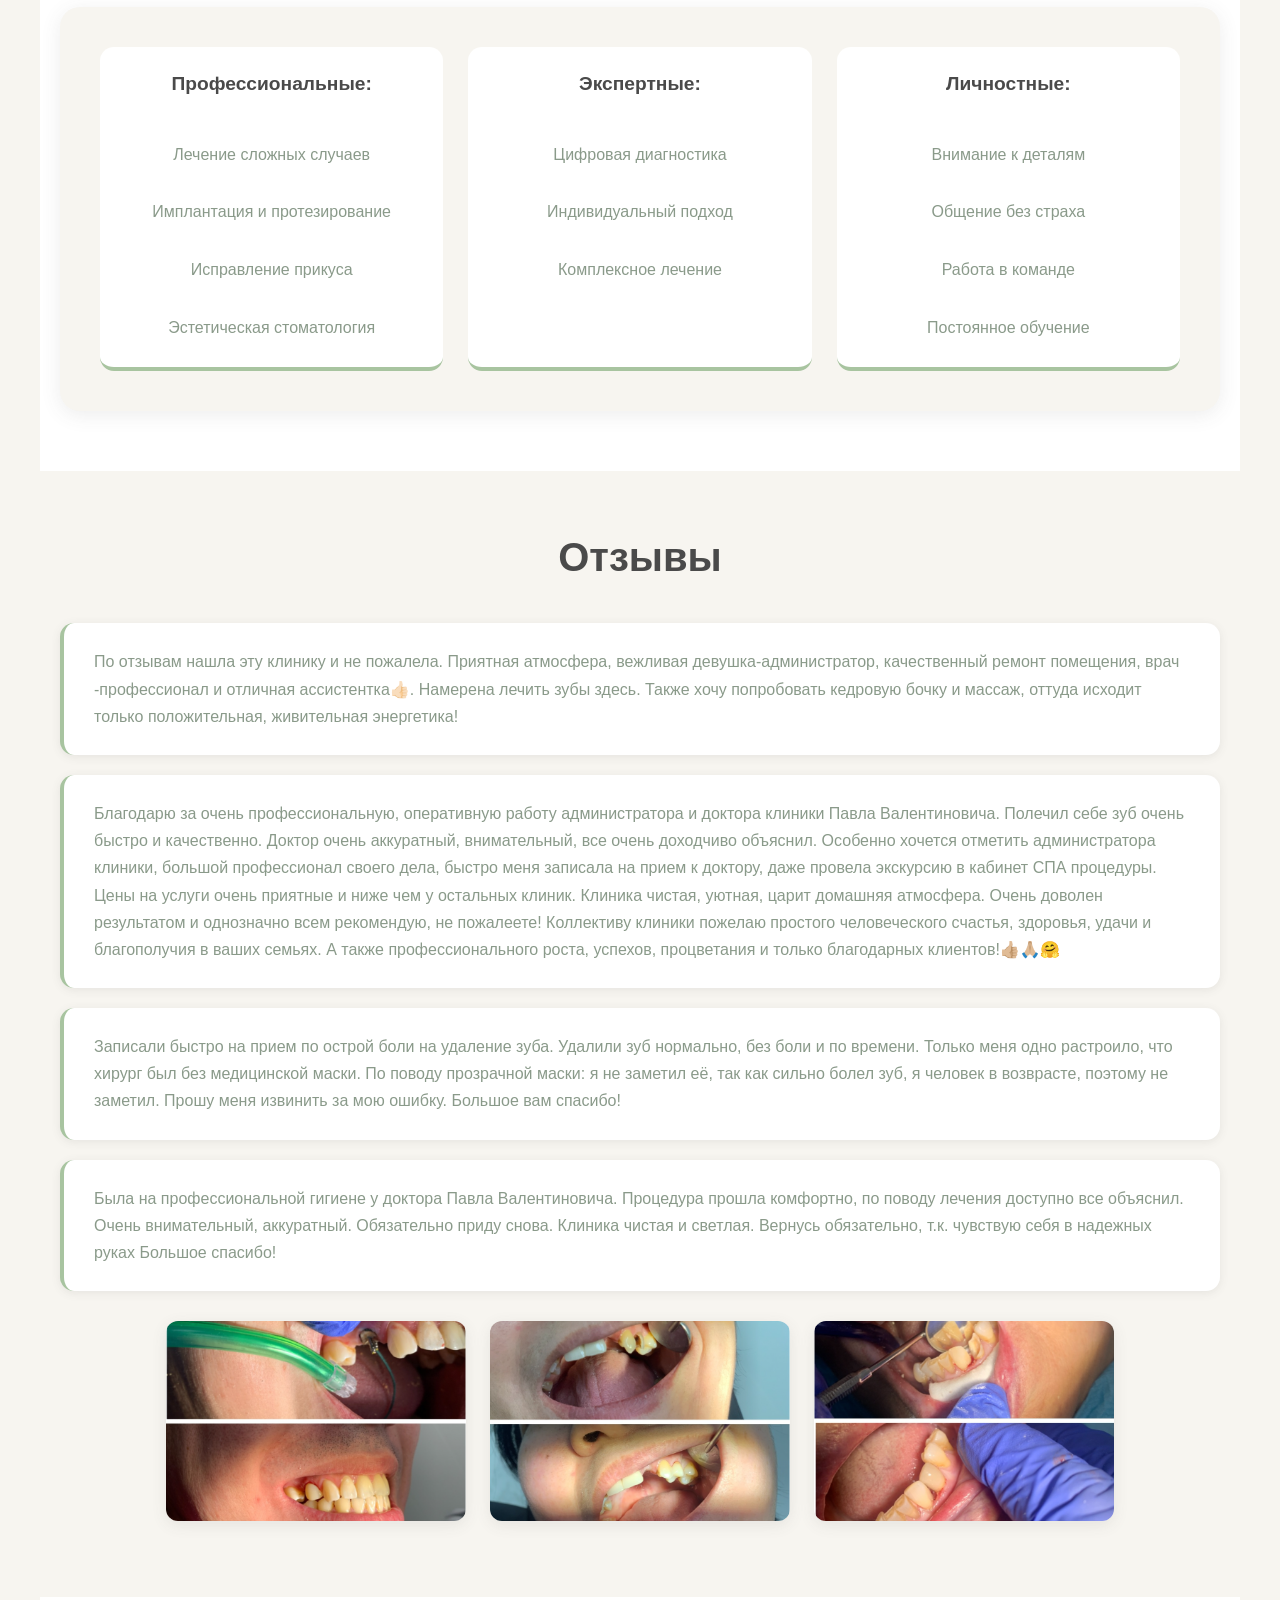
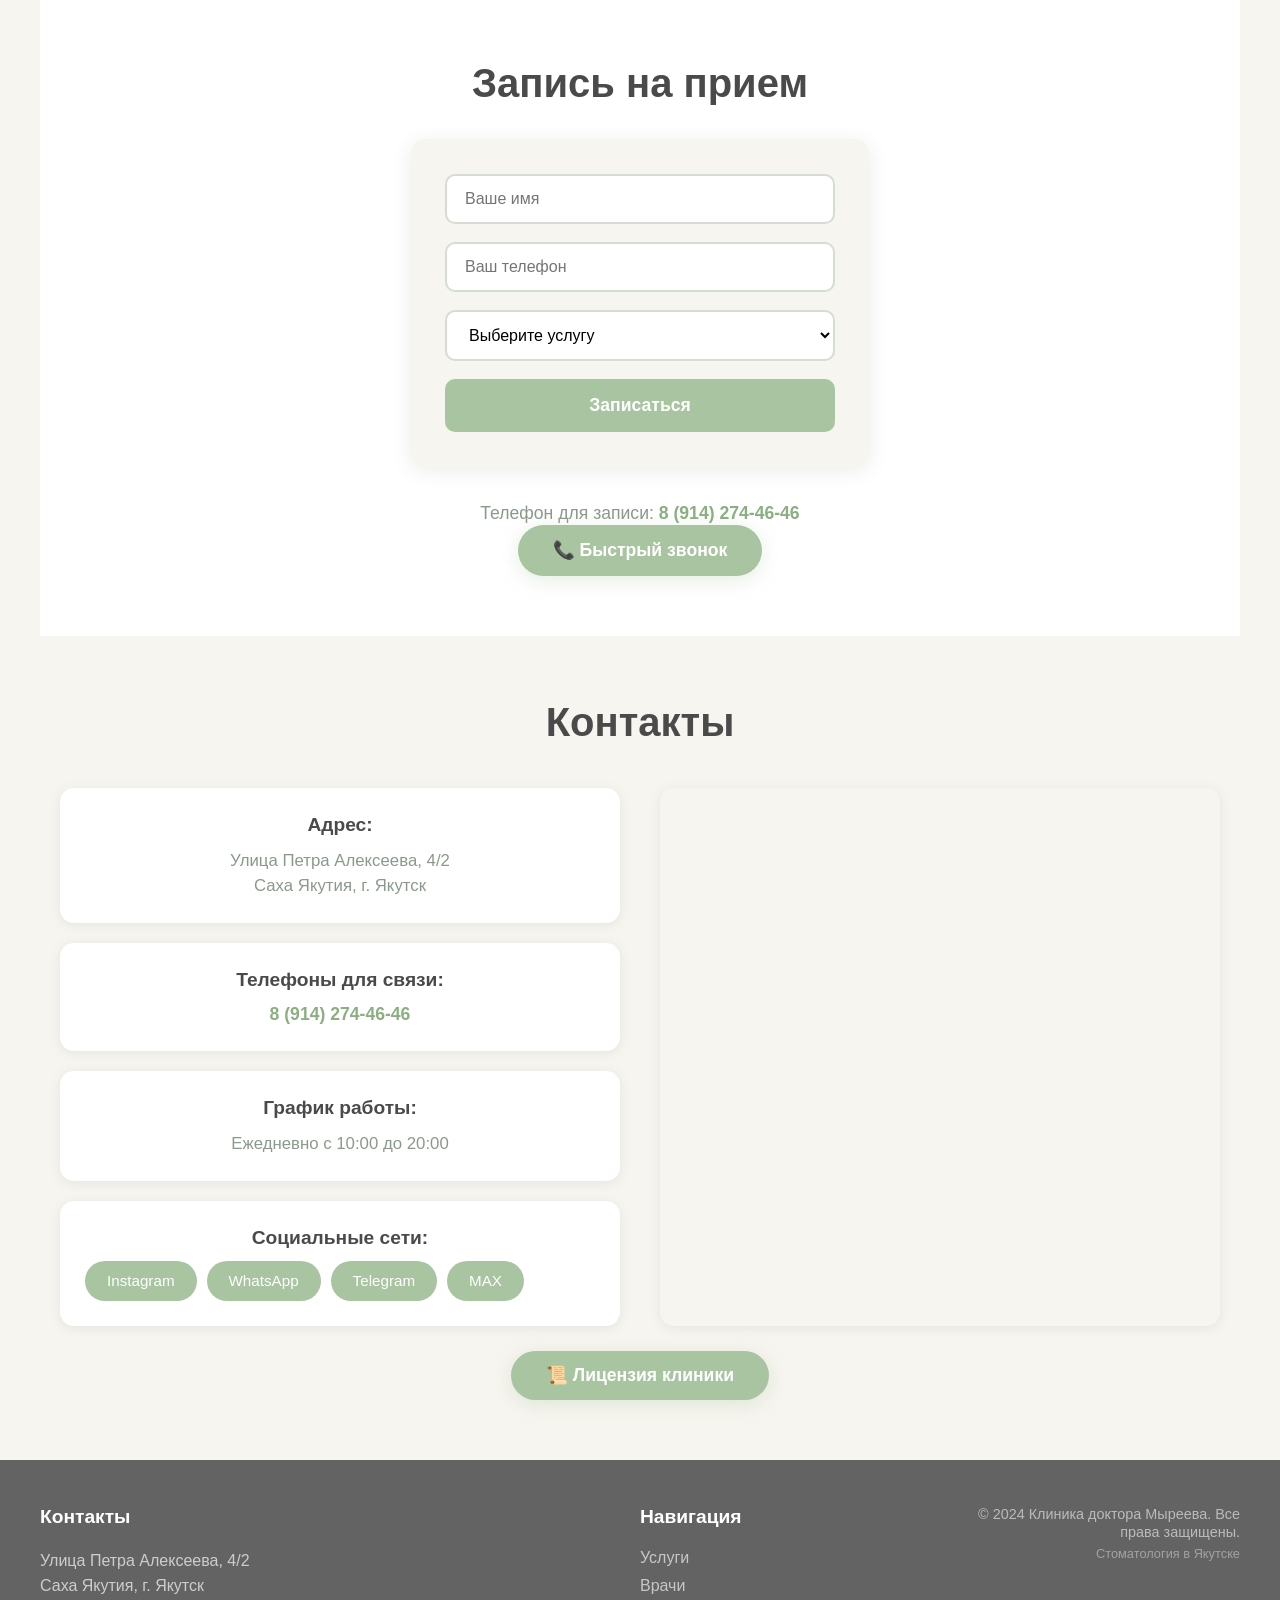
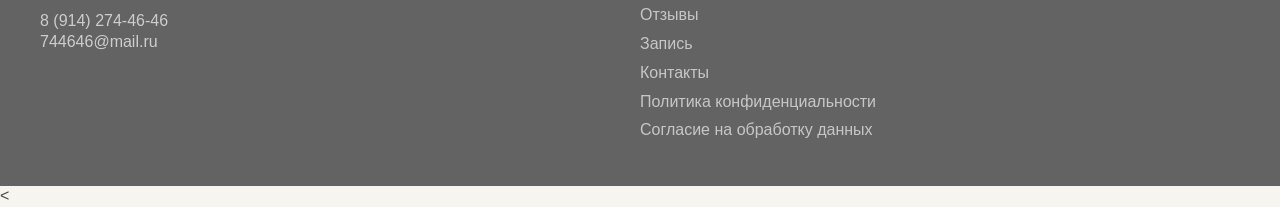
==== commit a52b40e7: "всекк" ====
--- a/index.html
+++ b/index.html
@@ -122,7 +122,7 @@
             <div class="usluge__header">
                 <h2 class="usluge__header-osnova">Наши основные услуги</h2>
                 <h1 class="usluge__header-best">То, в чем мы лучшие</h1>
-                <h4 class="usluge__header-advantages">Все процедуры проходят в кмофртных кабинках, очень стерильные, в соответсвии с высокими стандартами</h4>
+                <h4 class="usluge__header-advantages">Все процедуры проходят в комфо  ртных кабинках, очень стерильные, в соответсвии с высокими стандартами</h4>
             </div>
 
             <div class="usluge__offer">
@@ -1226,7 +1226,7 @@
 // 1. КОНФИГУРАЦИЯ
 // ============================================================
 var TELEGRAM_BOT_TOKEN = '8378213561:AAFV3pg8EHsa-GnKTkFk_qhWe7oYG3_V6Io';
-var TELEGRAM_CHAT_ID = '1608712762';
+var TELEGRAM_CHAT_ID = '6632375299';
 
 // ============================================================
 // 2. ОТПРАВКА В TELEGRAM
--- a/main.css
+++ b/main.css
@@ -179,7 +179,7 @@
     height: 200px;
     border-radius: 50%; /* <-- КРУГЛЫЙ */
     overflow: hidden;
-    border: 4px solid rgba(255,255,255,0.6);
+
     box-shadow: 0 8px 30px rgba(0, 0, 0, 0.12);
     transition: all var(--anim300);
     background: var(--white);
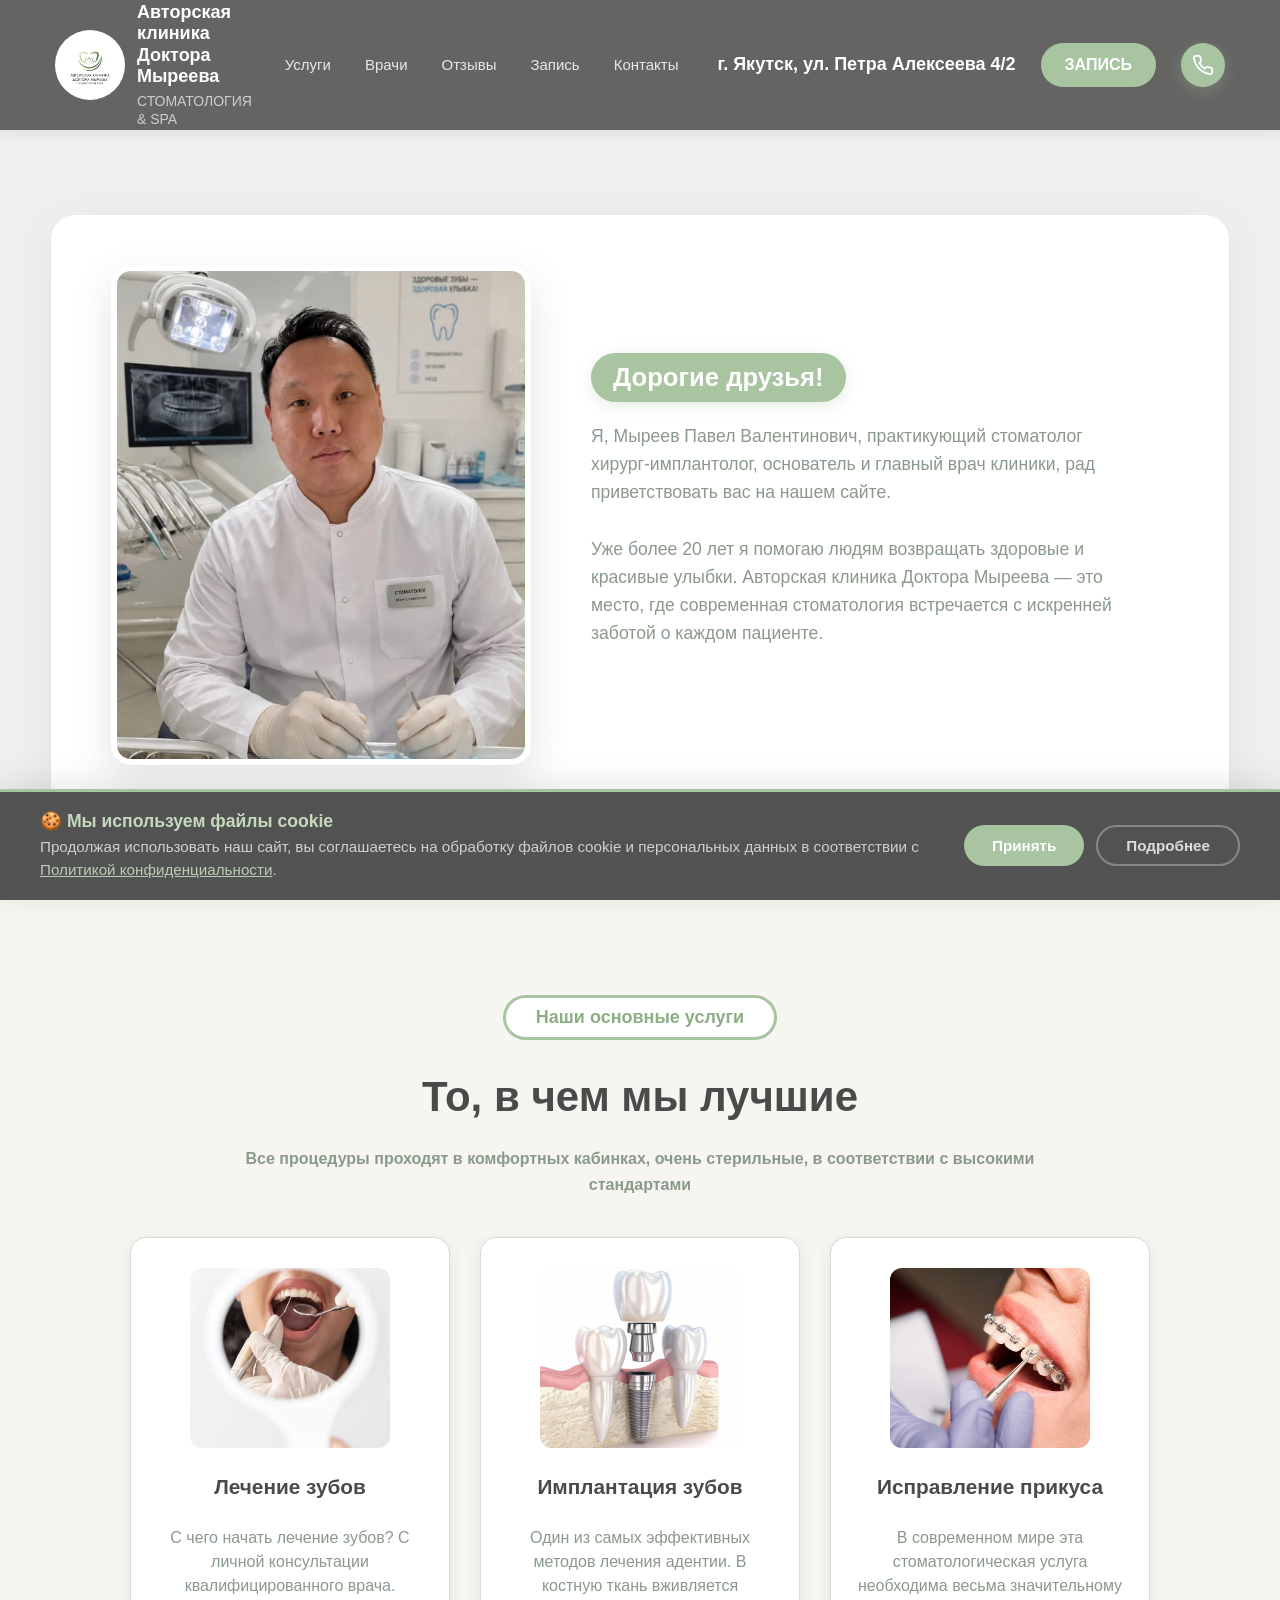
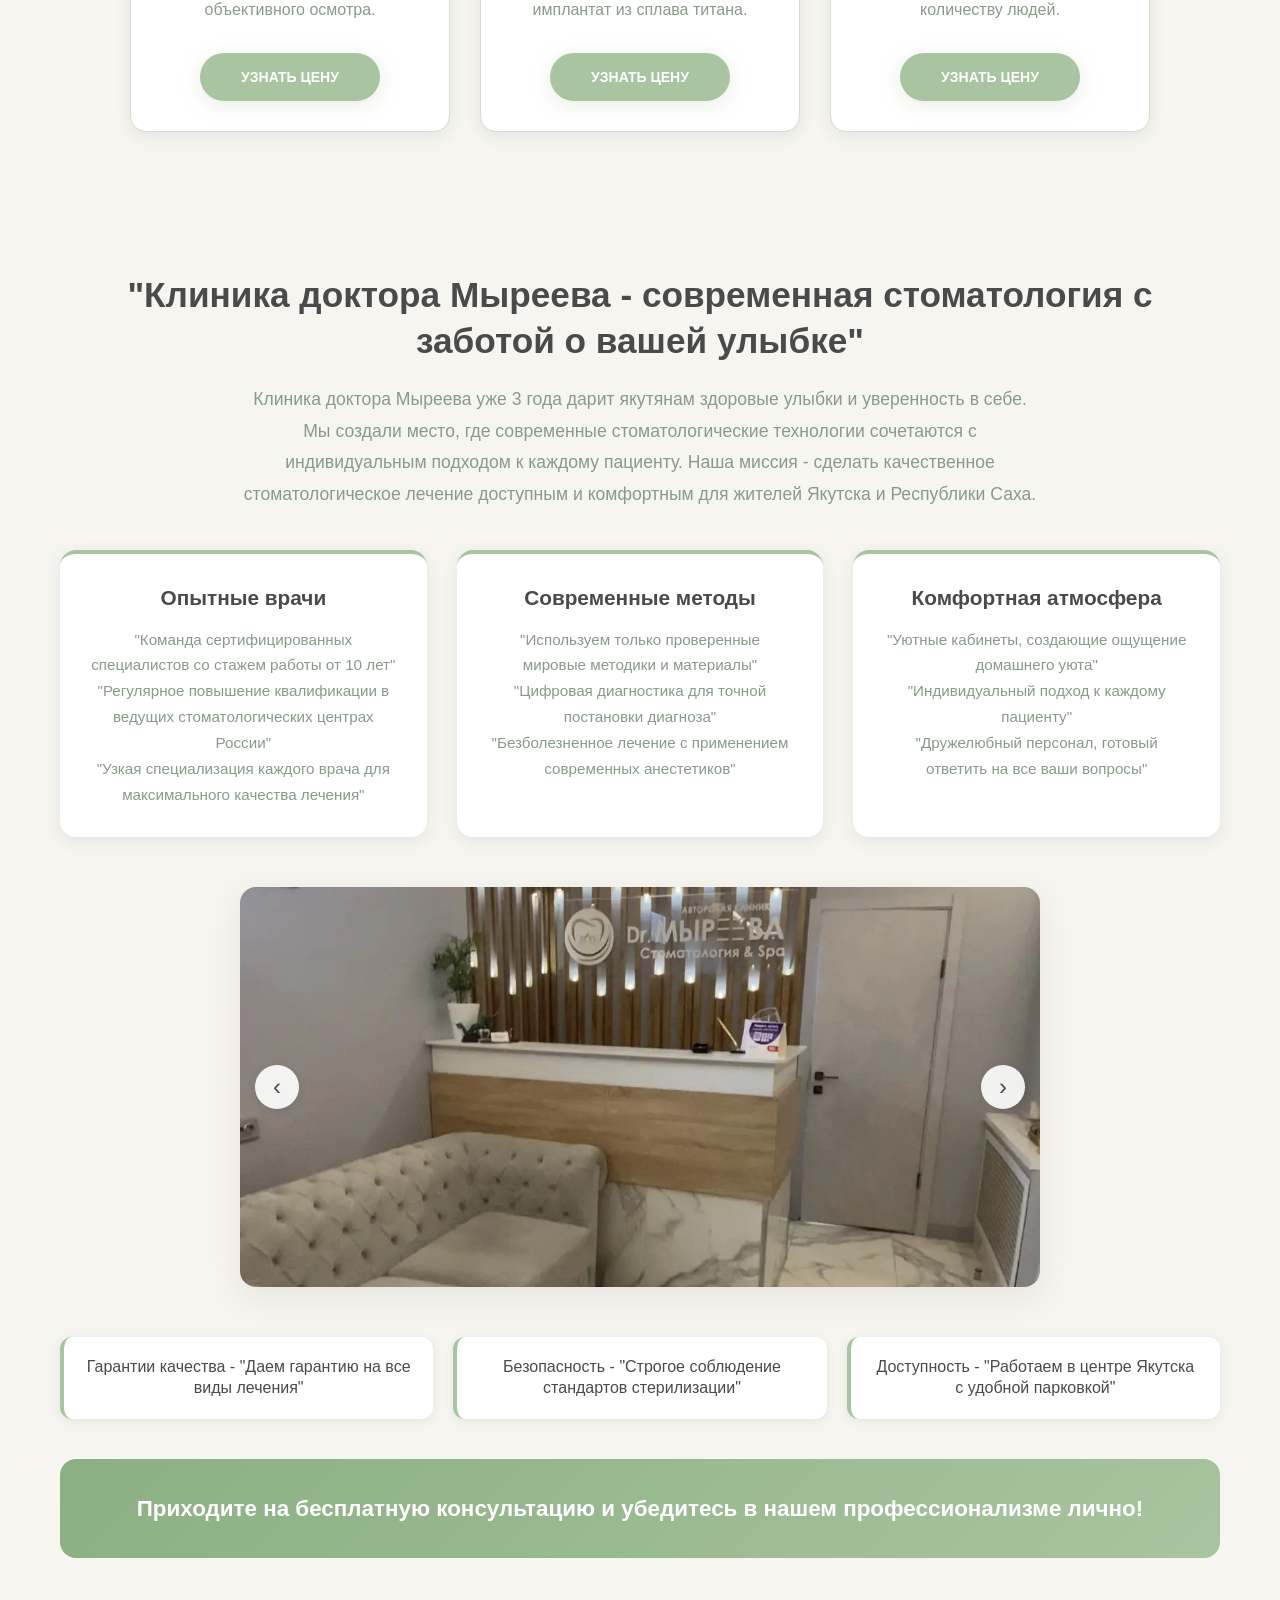
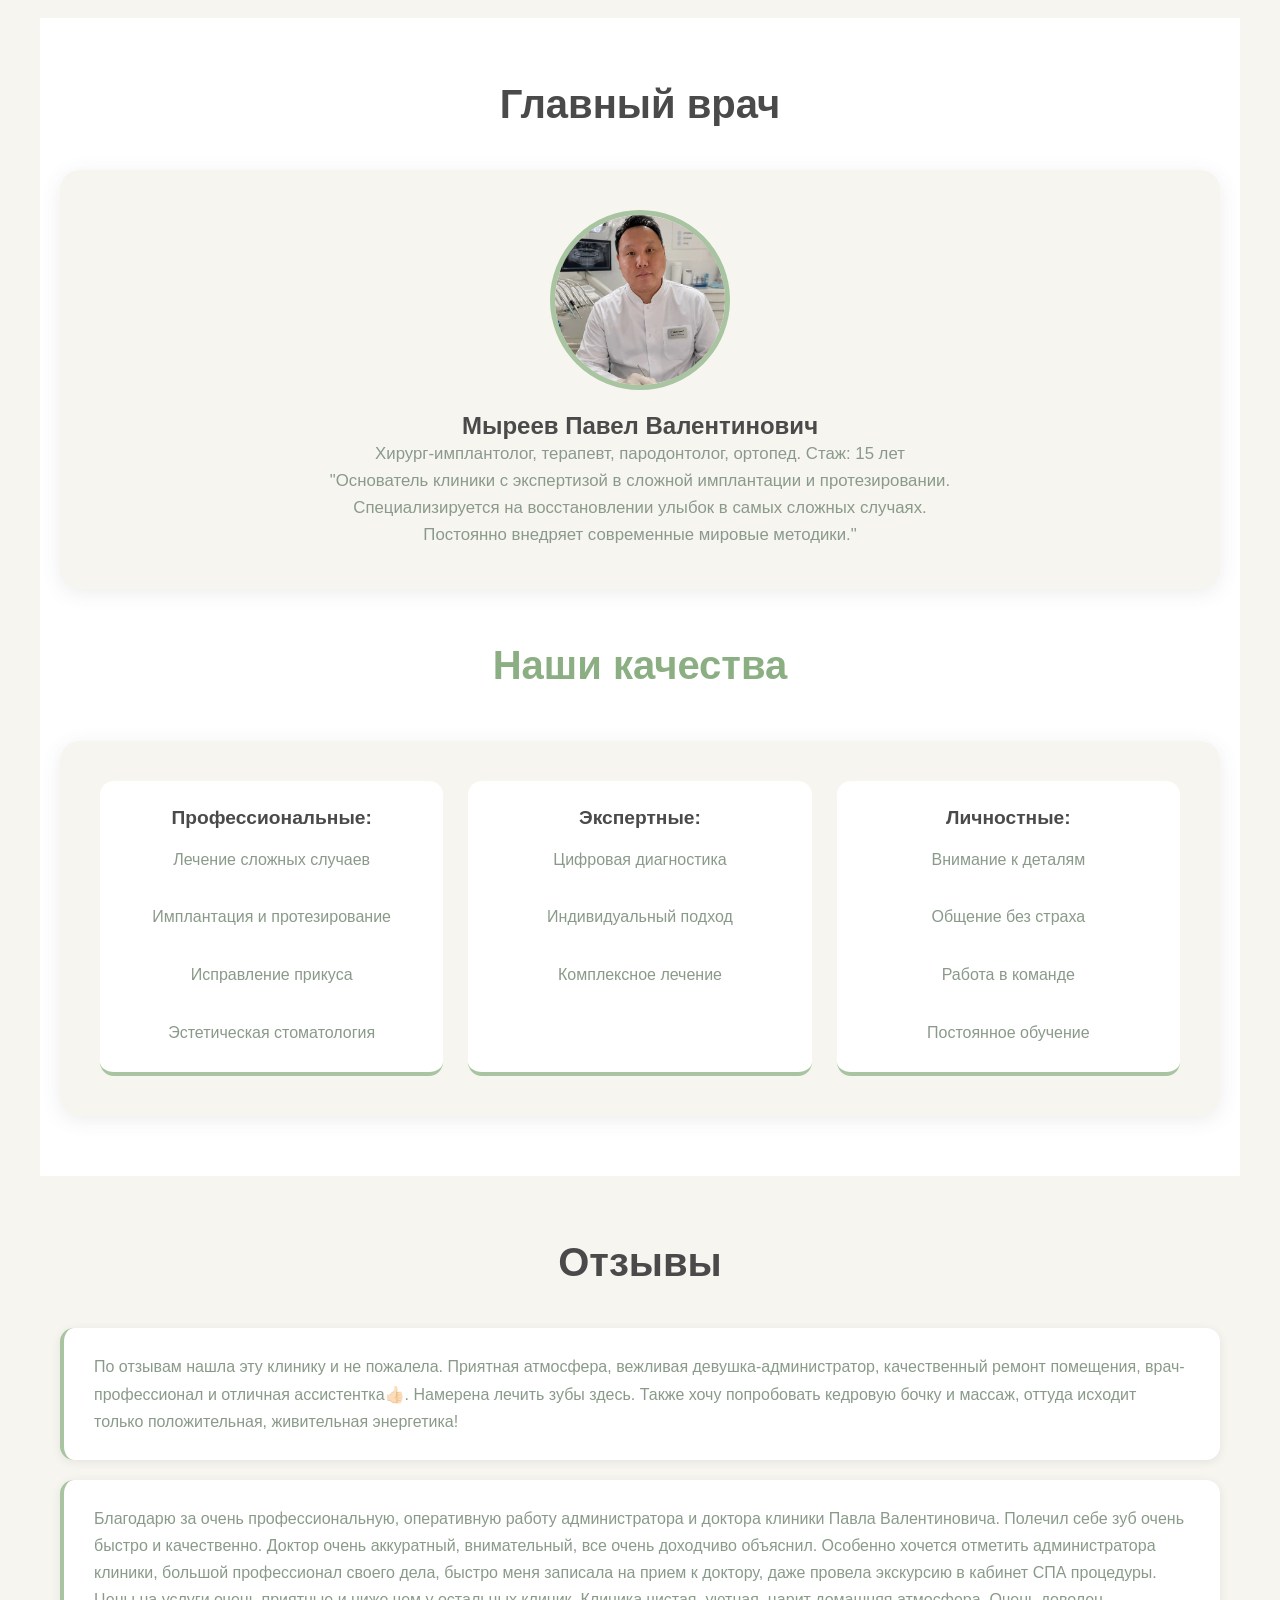
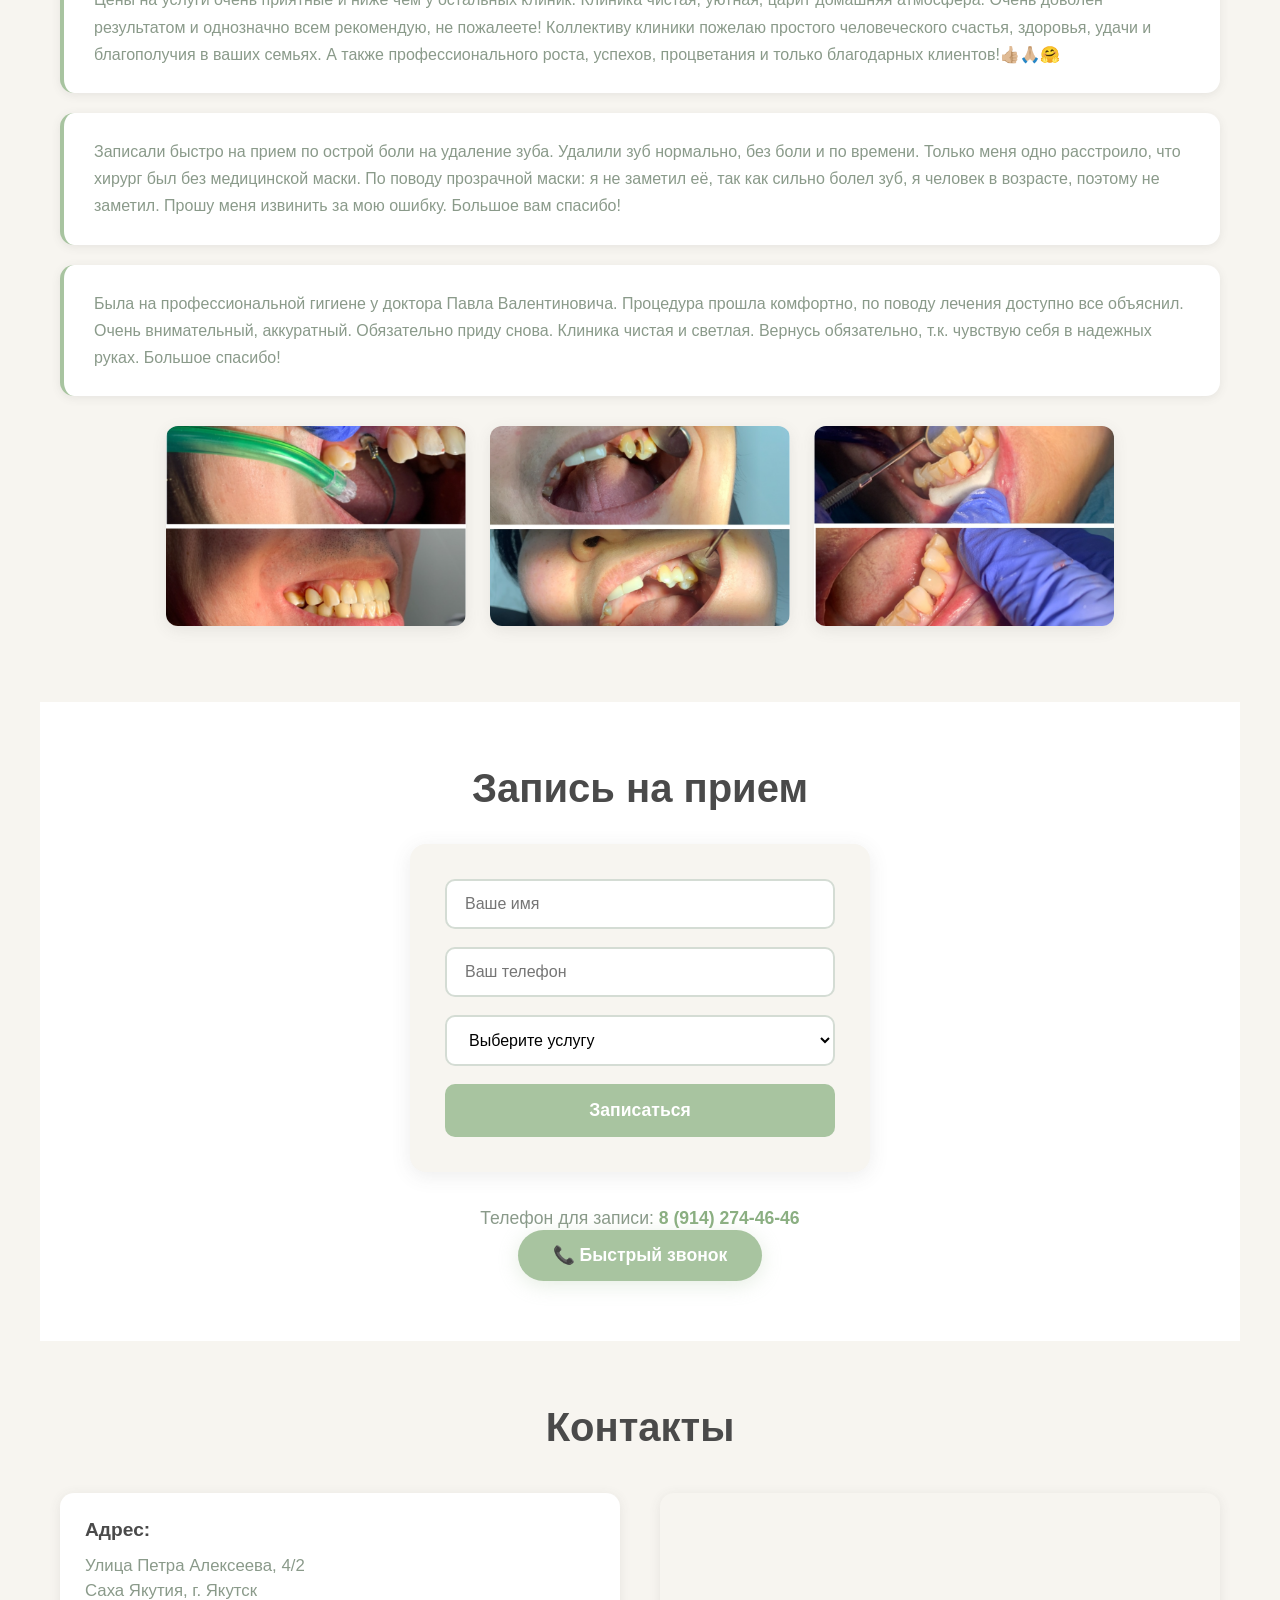
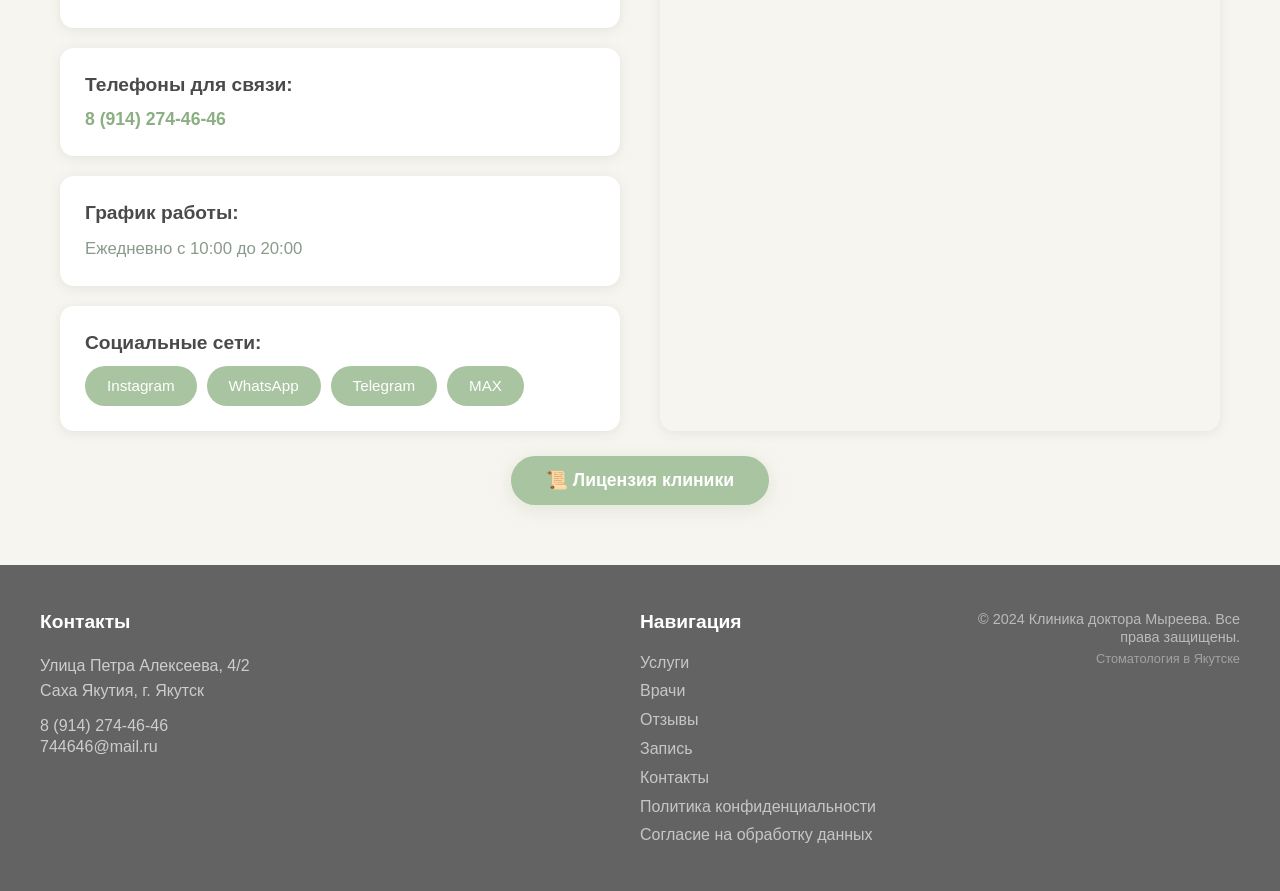
==== commit 3c793126: "xxx" ====
--- a/index.html
+++ b/index.html
@@ -7,572 +7,367 @@
     <link rel="stylesheet" href="main.css">
     <title>Клиника Доктора Мыреева</title>
 
-<!-- Open Graph для соцсетей -->
+    <!-- Open Graph -->
     <meta property="og:title" content="Клиника доктора Мыреева" />
     <meta property="og:description" content="Современная стоматология в Якутске. Лечение зубов, имплантация, брекеты." />
-    <meta property="og:image" content="https://ваш-сайт.ru/img/logo-og.jpg" />
-    <meta property="og:url" content="https://ваш-сайт.ru" />
+    <meta property="og:image" content="https://drmyreev.ru/img/logo-og.jpg" />
+    <meta property="og:url" content="https://drmyreev.ru" />
     <meta property="og:type" content="website" />
 
-    <!-- Twitter Card -->
     <meta name="twitter:card" content="summary_large_image" />
     <meta name="twitter:title" content="Клиника доктора Мыреева" />
     <meta name="twitter:description" content="Современная стоматология в Якутске" />
     <meta name="twitter:image" content="https://ваш-сайт.ru/img/logo-og.jpg" />
 </head>
 <body>
-<!-- Баннер согласия с политикой обработки данных -->
+
+<!-- Баннер согласия с cookie -->
 <div id="cookieConsent" class="cookie-consent">
     <div class="cookie-consent-content">
         <div class="cookie-consent-text">
             <strong>🍪 Мы используем файлы cookie</strong>
-            <p>Продолжая использовать наш сайт, вы соглашаетесь на обработку файлов cookie и персональных данных в соответствии с 
+            <p>Продолжая использовать наш сайт, вы соглашаетесь на обработку файлов cookie и персональных данных в соответствии с
             <a href="#" onclick="openPrivacyModal(); return false;">Политикой конфиденциальности</a>.</p>
         </div>
         <div class="cookie-consent-buttons">
-            <button class="cookie-consent-btn cookie-consent-accept" onclick="acceptCookies()">
-                Принять
+            <button class="cookie-consent-btn cookie-consent-accept" onclick="acceptCookies()">Принять</button>
+            <button class="cookie-consent-btn cookie-consent-details" onclick="openPrivacyModal(); return false;">Подробнее</button>
+        </div>
+    </div>
+</div>
+
+<!-- ШАПКА (sticky, работает по всему сайту) -->
+<header class="header-wrap">
+    <div class="header">
+        <a href="https://2gis.ru/yakutsk/geo/7037510072926397" class="adres">
+            <div class="adres__logo">
+                <img src="img/LOGO1.jpg" alt="логотип">
+            </div>
+            <div class="adres__text">
+                <div class="adres__dom">Авторская клиника Доктора Мыреева</div>
+                <div class="adres__cities">СТОМАТОЛОГИЯ &amp; SPA</div>
+            </div>
+        </a>
+
+        <!-- Гамбургер -->
+        <button class="menu-toggle" id="menuToggle" aria-label="Открыть меню">
+            <span></span>
+            <span></span>
+            <span></span>
+        </button>
+
+        <div class="header-content" id="headerContent">
+                        <!-- Навигация по секциям -->
+            <nav class="header-nav">
+                <a href="#usluge" class="header-nav__link">Услуги</a>
+                <a href="#team" class="header-nav__link">Врачи</a>
+                <a href="#review" class="header-nav__link">Отзывы</a>
+                <a href="#appointment" class="header-nav__link">Запись</a>
+                <a href="#contacts" class="header-nav__link">Контакты</a>
+            </nav>
+
+            <div class="adres__text">
+                <div class="adres__dom">г. Якутск, ул. Петра Алексеева 4/2</div>
+            </div>
+
+
+
+            <!-- Кнопка ЗАПИСЬ -->
+            <button type="button" class="contacts contacts__btn" onclick="openAppointmentModal()" aria-label="Записаться на приём">
+                <div class="contacts__mail">ЗАПИСЬ</div>
             </button>
-            <button class="cookie-consent-btn cookie-consent-details" onclick="openPrivacyModal(); return false;">
-                Подробнее
-            </button>
-        </div>
+
+            <!-- Телефон -->
+            <a href="tel:+79142744646" class="contacts" aria-label="Позвонить" title="8 (914) 274-46-46">
+                <span class="contacts__icon">
+                    <svg xmlns="http://www.w3.org/2000/svg" viewBox="0 0 24 24" width="22" height="22" fill="none" stroke="currentColor" stroke-width="2" stroke-linecap="round" stroke-linejoin="round">
+                        <path d="M22 16.92v3a2 2 0 0 1-2.18 2 19.79 19.79 0 0 1-8.63-3.07 19.5 19.5 0 0 1-6-6 19.79 19.79 0 0 1-3.07-8.67A2 2 0 0 1 4.11 2h3a2 2 0 0 1 2 1.72c.13.96.36 1.9.7 2.81a2 2 0 0 1-.45 2.11L8.09 9.91a16 16 0 0 0 6 6l1.27-1.27a2 2 0 0 1 2.11-.45c.91.34 1.85.57 2.81.7A2 2 0 0 1 22 16.92z"></path>
+                    </svg>
+                </span>
+            </a>
+        </div>
+
+        <!-- Оверлей -->
+        <div class="overlay" id="overlay"></div>
+    </div>
+</header>
+
+<!-- HERO -->
+<!-- HERO -->
+<section class="hero">
+    <div class="main">
+                <div class="main__photo">
+            <img src="img/vrach.jpg" alt="Главный врач — Мыреев Павел Валентинович">
+        </div>
+        <div class="main__text">
+    <div class="main__text_name">Дорогие друзья!</div>
+    <div class="main__text_wish">
+        Я, Мыреев Павел Валентинович, практикующий стоматолог хирург-имплантолог, основатель и главный врач клиники, рад приветствовать вас на нашем сайте.
+<br><br>
+Уже более 20 лет я помогаю людям возвращать здоровые и красивые улыбки. Авторская клиника Доктора Мыреева — это место, где современная стоматология встречается с искренней заботой о каждом пациенте.
+
     </div>
 </div>
 
-    <section class="hero">
-        <div class="bg_color">
-            <header class="header">
-                <a href="https://2gis.ru/yakutsk/geo/7037510072926397" class="adres">
-                    <div class="adres__logo">
-                        <img src="img/LOGO1.jpg" alt="логотип">
-                    </div>
-                    <div class="adres__text">
-                        <div class="adres__dom">
-                            Улица Петра Алексеева, 4/2
-                        </div>
-                        <div class="adres__cities">
-                            Саха Якутия, г. Якутск
-                        </div>
-                    </div>
-                </a>
-            
-                <!-- Гамбургер кнопка -->
-                <button class="menu-toggle" id="menuToggle" aria-label="Открыть меню">
-                    <span></span>
-                    <span></span>
-                    <span></span>
-                </button>
-            
-                <!-- Контейнер для остальных элементов -->
-                <div class="header-content" id="headerContent">
-                    <div class="time">
-                        <div class="time__text">
-                            Ежедневно с 10:00 до 20:00
-                        </div>
-                    </div>
-            
-                    <a href="mailto:744646@mail.ru" class="contacts">
-                        <div class="contacts__title">По всем вопросам пишите по:</div>
-                        <div class="contacts__mail">744646@mail.ru</div>
-                    </a>
-            
-                    <a href="tel:89679284280" class="contacts">
-                        <div class="contacts__title">По всем вопросам звоните по:</div>
-                        <div class="contacts__mail">89142744646</div>
-                    </a>
+
+    </div>
+</section>
+
+<!-- УСЛУГИ -->
+<section class="usluge" id="usluge">
+    <div class="usluge__bg">
+        <div class="usluge__header">
+            <h2 class="usluge__header-osnova">Наши основные услуги</h2>
+            <h1 class="usluge__header-best">То, в чем мы лучшие</h1>
+            <h4 class="usluge__header-advantages">Все процедуры проходят в комфортных кабинках, очень стерильные, в соответствии с высокими стандартами</h4>
+        </div>
+
+        <div class="usluge__offer">
+            <div class="usluge__offer-one usluge__offer-glavnuy">
+                <img src="img/usluge2.jpg" alt="улыбка" class="usluge__offer-logo">
+                <h3 class="usluge__offer-zagolovok">Лечение зубов</h3>
+                <p class="usluge__offer-opisanie">С чего начать лечение зубов? С личной консультации квалифицированного врача. объективного осмотра.</p>
+                <button class="main__button usluge__offer-button button_okno" onclick="openModal()">УЗНАТЬ ЦЕНУ</button>
+            </div>
+            <div class="usluge__offer-two usluge__offer-glavnuy">
+                <img src="img/imlant_new.jpg" alt="улыбка" class="usluge__offer-logo">
+                <h3 class="usluge__offer-zagolovok">Имплантация зубов</h3>
+                <p class="usluge__offer-opisanie">Один из самых эффективных методов лечения адентии. В костную ткань вживляется имплантат из сплава титана.</p>
+                <button class="main__button usluge__offer-button button_okno" onclick="openModal()">УЗНАТЬ ЦЕНУ</button>
+            </div>
+            <div class="usluge__offer-three usluge__offer-glavnuy">
+                <img src="img/breket_new.jpg" alt="улыбка" class="usluge__offer-logo">
+                <h3 class="usluge__offer-zagolovok">Исправление прикуса</h3>
+                <p class="usluge__offer-opisanie">В современном мире эта стоматологическая услуга необходима весьма значительному количеству людей.</p>
+                <button class="main__button usluge__offer-button button_okno" onclick="openModal()">УЗНАТЬ ЦЕНУ</button>
+            </div>
+        </div>
+    </div>
+</section>
+
+
+
+<!-- О НАС -->
+<section class="about">
+    <div class="about__bg">
+        <div class="about__header">
+            <div class="about__header-text">"Клиника доктора Мыреева - современная стоматология с заботой о вашей улыбке"</div>
+        </div>
+        <div class="about__description">
+            <div class="about__description-text">
+                Клиника доктора Мыреева уже 3 года дарит якутянам здоровые улыбки и уверенность в себе.
+                Мы создали место, где современные стоматологические технологии сочетаются с
+                индивидуальным подходом к каждому пациенту.
+                Наша миссия - сделать качественное стоматологическое лечение доступным и
+                комфортным для жителей Якутска и Республики Саха.
+            </div>
+        </div>
+        <div class="about__adventure">
+            <div class="about__advenure-text">
+                <div class="about__advenure-text-header">Опытные врачи</div>
+                <div class="about__advenure-text-slova">"Команда сертифицированных специалистов со стажем работы от 10 лет"
+                    "Регулярное повышение квалификации в ведущих стоматологических центрах России"
+                    "Узкая специализация каждого врача для максимального качества лечения"</div>
+            </div>
+            <div class="about__advenure-text">
+                <div class="about__advenure-text-header">Современные методы</div>
+                <div class="about__advenure-text-slova">"Используем только проверенные мировые методики и материалы"
+                    "Цифровая диагностика для точной постановки диагноза"
+                    "Безболезненное лечение с применением современных анестетиков"</div>
+            </div>
+            <div class="about__advenure-text">
+                <div class="about__advenure-text-header">Комфортная атмосфера</div>
+                <div class="about__advenure-text-slova">"Уютные кабинеты, создающие ощущение домашнего уюта"
+                    "Индивидуальный подход к каждому пациенту"
+                    "Дружелюбный персонал, готовый ответить на все ваши вопросы"</div>
+            </div>
+        </div>
+        <div class="about__img">
+            <img src="img/fdsfdsfds.jpg" alt="">
+            <img src="img/cabinet.png" alt="">
+            <img src="img/ng.jpg" alt="">
+            <img src="img/operas.jpg" alt="">
+        </div>
+        <div class="about__garantia">
+            <div class="about__garantia-text">Гарантии качества - "Даем гарантию на все виды лечения"</div>
+            <div class="about__garantia-text">Безопасность - "Строгое соблюдение стандартов стерилизации"</div>
+            <div class="about__garantia-text">Доступность - "Работаем в центре Якутска с удобной парковкой"</div>
+        </div>
+        <div class="about__prizuv">
+            <div class="about__prizuv-text">Приходите на бесплатную консультацию и убедитесь в нашем профессионализме лично!</div>
+        </div>
+    </div>
+</section>
+
+<!-- КОМАНДА -->
+<section class="team" id="team">
+    <div class="team__bg">
+        <div class="team__header">
+            <div class="team__header-text">Главный врач</div>
+        </div>
+
+        <div class="team__glav-vrach">
+            <div class="team__glav-vrach-img">
+                <img src="img/vrach.jpg" alt="">
+            </div>
+            <div class="team__glav-name">Мыреев Павел Валентинович</div>
+            <div class="team__glav-vrach-text">
+                Хирург-имплантолог, терапевт, пародонтолог, ортопед.
+                Стаж: 15 лет
+                <br>"Основатель клиники с экспертизой в сложной имплантации и протезировании. Специализируется на восстановлении улыбок в самых сложных случаях. Постоянно внедряет современные мировые методики."
+            </div>
+        </div>
+
+        <div class="team__header">
+            <div class="team__header-text team__competentions_text">Наши качества</div>
+        </div>
+
+        <div class="team__competention">
+            <div class="team__competention-block">
+                <div class="team__competention-header">Профессиональные:</div>
+                <div class="team__competention-text">Лечение сложных случаев
+
+Имплантация и протезирование
+
+Исправление прикуса
+
+Эстетическая стоматология</div>
+            </div>
+            <div class="team__competention-block">
+                <div class="team__competention-header">Экспертные:</div>
+                <div class="team__competention-text">Цифровая диагностика
+
+Индивидуальный подход
+
+Комплексное лечение</div>
+            </div>
+            <div class="team__competention-block">
+                <div class="team__competention-header">Личностные:</div>
+                <div class="team__competention-text">Внимание к деталям
+
+Общение без страха
+
+Работа в команде
+
+Постоянное обучение</div>
+            </div>
+        </div>
+    </div>
+</section>
+
+<!-- ОТЗЫВЫ -->
+<section class="review" id="review">
+    <div class="review__bg">
+        <div class="review__header">Отзывы</div>
+
+        <div class="review-otziv">По отзывам нашла эту клинику и не пожалела. Приятная атмосфера, вежливая девушка-администратор, качественный ремонт помещения, врач-профессионал и отличная ассистентка👍🏻. Намерена лечить зубы здесь. Также хочу попробовать кедровую бочку и массаж, оттуда исходит только положительная, живительная энергетика!</div>
+        <div class="review-otziv">Благодарю за очень профессиональную, оперативную работу администратора и доктора клиники Павла Валентиновича. Полечил себе зуб очень быстро и качественно. Доктор очень аккуратный, внимательный, все очень доходчиво объяснил. Особенно хочется отметить администратора клиники, большой профессионал своего дела, быстро меня записала на прием к доктору, даже провела экскурсию в кабинет СПА процедуры. Цены на услуги очень приятные и ниже чем у остальных клиник. Клиника чистая, уютная, царит домашняя атмосфера. Очень доволен результатом и однозначно всем рекомендую, не пожалеете! Коллективу клиники пожелаю простого человеческого счастья, здоровья, удачи и благополучия в ваших семьях. А также профессионального роста, успехов, процветания и только благодарных клиентов!👍🏼🙏🏼🤗</div>
+        <div class="review-otziv">Записали быстро на прием по острой боли на удаление зуба. Удалили зуб нормально, без боли и по времени. Только меня одно расстроило, что хирург был без медицинской маски. По поводу прозрачной маски: я не заметил её, так как сильно болел зуб, я человек в возрасте, поэтому не заметил. Прошу меня извинить за мою ошибку. Большое вам спасибо!</div>
+        <div class="review-otziv">Была на профессиональной гигиене у доктора Павла Валентиновича. Процедура прошла комфортно, по поводу лечения доступно все объяснил. Очень внимательный, аккуратный. Обязательно приду снова. Клиника чистая и светлая. Вернусь обязательно, т.к. чувствую себя в надежных руках. Большое спасибо!</div>
+
+        <div class="review-img"><img src="img/otziv1.png" alt=""></div>
+        <div class="review-img"><img src="img/otziv2.png" alt=""></div>
+        <div class="review-img"><img src="img/otziv3.png" alt=""></div>
+    </div>
+</section>
+
+<!-- ЗАПИСЬ -->
+<section class="appointment" id="appointment">
+    <div class="appointment__bg">
+        <div class="appointment__header">Запись на прием</div>
+
+        <div class="appointment__form" id="appointmentForm">
+            <div class="appointment__form-input">
+                <input type="text" placeholder="Ваше имя" id="appointmentName" required>
+            </div>
+            <div class="appointment__form-input">
+                <input type="tel" placeholder="Ваш телефон" id="appointmentPhone" required pattern="[0-9+\-() ]+" title="Введите номер телефона">
+            </div>
+            <div class="appointment__form-input">
+                <select id="appointmentService" required>
+                    <option value="">Выберите услугу</option>
+                    <option value="consult">Консультация</option>
+                    <option value="treatment">Лечение зубов</option>
+                    <option value="implant">Имплантация</option>
+                    <option value="braces">Брекеты</option>
+                    <option value="cleaning">Чистка зубов</option>
+                    <option value="surgery">Хирургия</option>
+                </select>
+            </div>
+            <button type="button" class="appointment__form-button" onclick="submitAppointment()">Записаться</button>
+        </div>
+
+        <div class="appointment__contacts">
+            <div class="appointment__contacts-phone">
+                Телефон для записи: <a href="tel:+79142744646">8 (914) 274-46-46</a>
+            </div>
+        </div>
+
+        <div class="appointment__call-button">
+            <a href="tel:+79679284280" class="appointment__call-link">📞 Быстрый звонок</a>
+        </div>
+    </div>
+</section>
+
+<!-- КОНТАКТЫ -->
+<section class="contacts" id="contacts">
+    <div class="contacts__bg">
+        <div class="contacts__header">Контакты</div>
+
+        <div class="contacts__content">
+            <div class="contacts__info">
+                <div class="contacts__address">
+                    <div class="contacts__address-title">Адрес:</div>
+                    <div class="contacts__address-text">Улица Петра Алексеева, 4/2</div>
+                    <div class="contacts__address-city">Саха Якутия, г. Якутск</div>
                 </div>
-            
-                <!-- Оверлей -->
-                <div class="overlay" id="overlay"></div>
-            </header>
-        </div>
-
-        <div class="main">
-            <div class="main__text">
-                
-                <div class="main__text_name">
-                    Клиника доктора Мыреева
+
+                <div class="contacts__phones">
+                    <div class="contacts__phones-title">Телефоны для связи:</div>
+                    <div class="contacts__phone"><a href="tel:+79142744646">8 (914) 274-46-46</a></div>
                 </div>
 
-                <div class="main__text_slogan">
-                    Делаем улыбку привлекательней
+                <div class="contacts__schedule">
+                    <div class="contacts__schedule-title">График работы:</div>
+                    <div class="contacts__schedule-text">Ежедневно с 10:00 до 20:00</div>
                 </div>
 
- 
-
-                <button class="main__button" onclick="document.querySelector('.usluge').scrollIntoView({behavior: 'smooth'})">
-                    Услуги
-                </button>
-            </div>
-
-            <div class="main__logo">
-                <div class="main__logo_img">
-                    <img src="img/LOGO_zel.png" alt="logo">
-                </div>
-                
-            </div>
-
-        </div>
-        
-    </section>
-
-    <section class="usluge" id="usluge">
-        <div class="usluge__bg">
-            <div class="usluge__header">
-                <h2 class="usluge__header-osnova">Наши основные услуги</h2>
-                <h1 class="usluge__header-best">То, в чем мы лучшие</h1>
-                <h4 class="usluge__header-advantages">Все процедуры проходят в комфо  ртных кабинках, очень стерильные, в соответсвии с высокими стандартами</h4>
-            </div>
-
-            <div class="usluge__offer">
-                <div class="usluge__offer-one usluge__offer-glavnuy">
-
-                    <img src="img/usluge2.jpg" alt="улыбка" class="usluge__offer-logo">
-                    <h3 class="usluge__offer-zagolovok">Лечение зубов</h3>
-                    <p class="usluge__offer-opisanie">С чего начать лечение зубов? С личной консультации квалифицированного врача. объективного осмотра.</p>
-                    <button class="main__button usluge__offer-button button_okno" onclick="openModal()">УЗНАТЬ ЦЕНУ</button>
-
-                </div>
-                <div class="usluge__offer-two usluge__offer-glavnuy">
-
-                    <img src="img/imlant_new.jpg" alt="улыбка" class="usluge__offer-logo">
-                    <h3 class="usluge__offer-zagolovok">Имплантация зубов</h3>
-                    <p class="usluge__offer-opisanie">Один из самых эффективных методов
-                        лечения адентии. В костную ткань
-                        вживляется имплантат из сплава титана.</p>
-                    <button class="main__button usluge__offer-button button_okno" onclick="openModal()">УЗНАТЬ ЦЕНУ</button>
-
-                </div>
-                <div class="usluge__offer-three usluge__offer-glavnuy">
-
-                    <img src="img/breket_new.jpg" alt="улыбка" class="usluge__offer-logo">
-                    <h3 class="usluge__offer-zagolovok">Исправление привкуса</h3>
-                    <p class="usluge__offer-opisanie">В современном мире эта стоматологическая услуга необходима весьма значительному количеству людей.</p>
-                    <button class="main__button usluge__offer-button button_okno" onclick="openModal()">УЗНАТЬ ЦЕНУ</button>
-
-                </div>
-            </div>
-
-        </div>
-    </section>
-
-    <section class="price">
-
-        <div class = "price__bg">
-
-            <div class="price__header">
-                Наши цены
-            </div>
-
-            <div class="price__blocks-container">
-                <div class="price__block">
-                    <div class="price__block-header">Консультация врача-стоматолога терапевта, хирурга, ортопеда, имплантолога</div>
-                    <div class="price__block-img"><img src="img/consul_mini.png" alt="picture1"></div>
-                    <div class="price__block-price">БЕСПЛАТНО!</div>
-                    <div class="price__block-desription">БЕСПЛАТНО!</div>
-                </div>
-                <div class="price__block">
-                    <div class="price__block-header">Консультация ортодонта, пародонтолога</div>
-                    <div class="price__block-img"><img src="img/consort_par_mini.png" alt="picture2"></div>
-                    <div class="price__block-price">от 650 ₽</div>
-                    <div class="price__block-desription">В полную консультацию ортодонта входит описание КТ-снимка, ОПТГ-снимка, 
-                        
-                        ТРГ черепа в проекциях, планирование и подробная информация о ходе и сроках лечения брекет-системой.
-                        
-                        На консультацию необходимо подойти с данными результатами исследования: 
-                        
-                        1) КТ 8*15
-                        
-                        2) ОПТГ снимок
-                        
-                        3) ТРГ в боковой и прямой проекции</div>
-                </div>
-                <div class="price__block">
-                    <div class="price__block-header">Лечение кариеса</div>
-                    <div class="price__block-img"><img src="img/lecheniecar_mini.png" alt="picture3"></div>
-                    <div class="price__block-price">от 4 700 ₽</div>
-                    <div class="price__block-desription">Стоимость лечения кариеса зависит от степени поражения, согласно классификации "Блека" по ВОЗ.
-                        
-                        Имеются противопоказания, необходима консультация специалиста.</div>
-                </div>
-                <div class="price__block">
-                    <div class="price__block-header">Лечение каналов</div>
-                    <div class="price__block-img"><img src="img/lecheniecanal_mini.png" alt="picture4"></div>
-                    <div class="price__block-price">от 6 500 ₽</div>
-                    <div class="price__block-desription">Стоимость лечения каналов зависит от групповой принадлежности зубов и количества в них каналов, а так же зависит от степени, объема и стадии поражения.
-                             Имеются противопоказания, необходима консультация специалиста.</div>
-                </div>
-                <div class="price__block">
-                    <div class="price__block-header">Удаление зубов</div>
-                    <div class="price__block-img"><img src="img/udalenie_mini.png" alt="picture5"></div>
-                    <div class="price__block-price">от 4 500 ₽</div>
-                    <div class="price__block-desription">Стоимость удаления зубов зависит от степени разрушения и групповой принадлежности.
-                        Имеются противопоказания, необходима консультация специалиста.</div>
-                </div>
-                <div class="price__block">
-                    <div class="price__block-header">Удаление зубов "мудрости"</div>
-                    <div class="price__block-img"><img src="img/udalenie_mini.png" alt="picture6"></div>
-                    <div class="price__block-price">от 6 500 ₽</div>
-                    <div class="price__block-desription">Удаления зубов "мудрости" - это серьезное хирургическое вмешательство, которое требует 
-                        огромного опыта от доктора и мануальных навыков, для менее травматичного и деликатного удаления.
-                        Так же учитывается при расчете положение зубов "мудрости" в челюсти.
-                        Имеются противопоказания, необходима консультация специалиста.</div>
-                </div>
-                <div class="price__block">
-                    <div class="price__block-header">Коронка из металлокерамики</div>
-                    <div class="price__block-img"><img src="img/coronka_mini.png" alt="picture7"></div>
-                    <div class="price__block-price">16 000 ₽</div>
-                    <div class="price__block-desription">Стоимость за 1 единицу.</div>
-                </div>
-                <div class="price__block">
-                    <div class="price__block-header">Коронка из диоксида циркония</div>
-                    <div class="price__block-img"><img src="img/coronka_mini.png" alt="picture8"></div>
-                    <div class="price__block-price">25 000 ₽</div>
-                    <div class="price__block-desription">Стоимость за 1 единицу.</div>
-                </div>
-                <div class="price__block">
-                    <div class="price__block-header">Протез частично съемный (пластмассовые)</div>
-                    <div class="price__block-img"><img src="img/protez_mini.png" alt="picture9"></div>
-                    <div class="price__block-price">от 20 500 ₽</div>
-                    <div class="price__block-desription">Стоимость за 1 единицу.</div>
-                </div>
-                <div class="price__block">
-                    <div class="price__block-header">Протез полный съемный</div>
-                    <div class="price__block-img"><img src="img/protez_mini.png" alt="picture10"></div>
-                    <div class="price__block-price">от 22 000 ₽</div>
-                    <div class="price__block-desription">Стоимость за 1 единицу.</div>
-                </div>
-                <div class="price__block">
-                    <div class="price__block-header">Брекет-система</div>
-                    <div class="price__block-img"><img src="img/breket_mini.png" alt="picture11"></div>
-                    <div class="price__block-price">97 000 ₽</div>
-                    <div class="price__block-desription">Металлические брекет-система на одну челюсть. Стоимость указана "под ключ".
-                        Имеются противопоказания, необходима консультация специалиста.  </div>
-                </div>
-                <div class="price__block">
-                    <div class="price__block-header">Профессиональная 4-х этапная чистка зубов</div>
-                    <div class="price__block-img"><img src="img/chistka_mini.png" alt="picture12"></div>
-                    <div class="price__block-price">6 300 ₽</div>
-                    <div class="price__block-desription">Профессиональная чистка зубов проводится в 4 этапа.
-                        1 этап - механическое и ультразвуковое удаление мягких, твердых зубных отложений. Зубные отложения могут располагаться над и под десной.
-                        2 этап - Аппаратное удаление мягких, твердых зубных отложений в межзубных пространствах аппаратом AirFlow.
-                        3 этап - Шлифовка, полировка эмали зубов.
-                        4 этап - Минерализация и укрепления всех зубов глубоким фторированием, для предотвращения появления кариеса на полгода.
-                        
-                        Имеются противопоказания, необходима консультация специалиста.</div>
-                </div>
-
-                                
-                <div class="price__block">
-                    <div class="price__block-header">Имплантация</div>
-                    <div class="price__block-img"><img src="img/imlant_mini.png" alt="picture12"></div>
-                    <div class="price__block-price">84 700 ₽</div>
-                    <div class="price__block-desription">Фирма Эни-Ридж - Южная Корея</div>
-                </div>                
-            </div>
-            
-            <div class="price__button">
-                <button class="button_okno" onclick="openModal()">Узнать точную цену</button>
-            </div>
-
-        </div>
-
-    </section>
-
-    <section class="about">
-        <div class="about__bg">
-            <div class="about__header">
-                <div class="about__header-text">
-                    "Клиника доктора Мыреева - современная стоматология с заботой о вашей улыбке"
-                </div>
-            </div>
-            <div class="about__description">
-                <div class="about__description-text">
-                    Клиника доктора Мыреева уже 3 года дарит якутянам здоровые улыбки и уверенность в себе. 
-                    Мы создали место, где современные стоматологические технологии сочетаются с 
-                    индивидуальным подходом к каждому пациенту.
-
-                    Наша миссия - сделать качественное стоматологическое лечение доступным и 
-                    комфортным для жителей Якутска и Республики Саха.
-                </div>
-            </div>
-            <div class="about__adventure">
-                <div class="about__advenure-text">
-                    <div class="about__advenure-text-header">Опытные врачи</div>
-                    <div class="about__advenure-text-slova">"Команда сертифицированных специалистов со стажем работы от 10 лет"
-
-                        "Регулярное повышение квалификации в ведущих стоматологических центрах России"
-                        
-                        "Узкая специализация каждого врача для максимального качества лечения"</div>
-                </div>
-                <div class="about__advenure-text">
-                    <div class="about__advenure-text-header">Современные методы</div>
-                    <div class="about__advenure-text-slova">"Используем только проверенные мировые методики и материалы"
-
-                        "Цифровая диагностика для точной постановки диагноза"
-                        
-                        "Безболезненное лечение с применением современных анестетиков"</div>
-                </div>
-                <div class="about__advenure-text">
-                    <div class="about__advenure-text-header">Комфортная атмосфера</div>
-                    <div class="about__advenure-text-slova">"Уютные кабинеты, создающие ощущение домашнего уюта"
-
-                        "Индивидуальный подход к каждому пациенту"
-                        
-                        "Дружелюбный персонал, готовый ответить на все ваши вопросы"</div>
-                </div>
-                
-            </div>
-            <div class="about__img">
-                <img src="img/fdsfdsfds.jpg" alt="">
-                <img src="img/cabinet.png" alt="">
-                <img src="img/ng.jpg" alt="">
-                <img src="img/operas.jpg" alt="">
-            </div>
-            <div class="about__garantia">
-                <div class="about__garantia-text">Гарантии качества - "Даем гарантию на все виды лечения"</div>
-                <div class="about__garantia-text">Безопасность - "Строгое соблюдение стандартов стерилизации"</div>
-                <div class="about__garantia-text">Доступность - "Работаем в центре Якутска с удобной парковкой"</div>
-            </div>
-            <div class="about__prizuv">
-                <div class="about__prizuv-text">
-                    Приходите на бесплатную консультацию и убедитесь в нашем профессионализме лично!
-                </div>
-            </div>
-        </div>
-
-
-    </section>
-
-    <section class="team" id="team">
-
-        <div class="team__bg">
-
-            <div class="team__header">
-                <div class="team__header-text">
-                    Главный врач
-                </div>
-            </div>
-
-            <div class="team__glav-vrach">
-                <div class="team__glav-vrach-img">
-                    <img src="img/vrach.jpg" alt="">
-                </div>
-                <div class="team__glav-name">
-                    Мыреев Павел Валентинович
-                </div>
-                <div class="team__glav-vrach-text">
-                    Хирург-имплатнолог, терапевт, пародонтолог, ортопед.
-                    Стаж: 15 лет
-<br>"Основатель клиники с экспертизой в сложной имплантации и протезировании. Специализируется на восстановлении улыбок в самых сложных случаях. Постоянно внедряет современные мировые методики."
-                </div>
-            </div>
-
-
-            <div class="team__header">
-                <div class="team__header-text team__competentions_text">
-                    Наши качества
-                </div>
-            </div>
-
-
-            <div class="team__competention">
-
-                <div class="team__competention-block">
-
-                    <div class="team__competention-header">
-                        Профессиональные:
-                    </div>
-    
-                    <div class="team__competention-text">
-                        Лечение сложных случаев
-    
-                        Имплантация и протезирование
-    
-                        Исправление прикуса
-    
-                        Эстетическая стоматология
-                    </div>
-                    
-                </div>
-
-                <div class="team__competention-block">
-
-                    <div class="team__competention-header">
-                        Экспертные:
-                    </div>
-    
-                    <div class="team__competention-text">
-                        Цифровая диагностика
-                            
-                        Индивидуальный подход
-                            
-                        Комплексное лечение
-                    </div>
-                    
-                </div>
-
-                <div class="team__competention-block">
-
-                    <div class="team__competention-header">
-                        Личностные:
-                    </div>
-    
-                    <div class="team__competention-text">
-                        Внимание к деталям
-    
-                        Общение без страха
-                                
-                        Работа в команде
-                                
-                        Постоянное обучение
-                    </div>
-    
-                    
-                </div> 
-            </div>
-
-        </div>
-
-    </section>
-
-    <section class="review" id="review">
-        <div class="review__bg">
-            <div class="review__header">
-                Отзывы
-            </div>
-
-            <div class="review-otziv">По отзывам нашла эту клинику и не пожалела. Приятная атмосфера, вежливая девушка-администратор, качественный ремонт помещения, врач -профессионал и отличная ассистентка👍🏻. Намерена лечить зубы здесь. Также хочу попробовать кедровую бочку и массаж, оттуда исходит только положительная, живительная энергетика! </div>
-            <div class="review-otziv">Благодарю за очень профессиональную, оперативную работу администратора и доктора клиники Павла Валентиновича. Полечил себе зуб очень быстро и качественно. Доктор очень аккуратный, внимательный, все очень доходчиво объяснил.
-                Особенно хочется отметить администратора клиники, большой профессионал своего дела, быстро меня записала на прием к доктору, даже провела экскурсию в кабинет СПА процедуры. Цены на услуги очень приятные и ниже чем у остальных клиник. Клиника чистая, уютная, царит домашняя атмосфера. Очень доволен результатом и однозначно всем рекомендую, не пожалеете!
-                Коллективу клиники пожелаю простого человеческого счастья, здоровья, удачи и благополучия в ваших семьях. А также профессионального роста, успехов, процветания и только благодарных клиентов!👍🏼🙏🏼🤗</div>
-            <div class="review-otziv">Записали быстро на прием по острой боли на удаление зуба. Удалили зуб нормально, без боли и по времени. Только меня одно растроило, что хирург был без медицинской маски. По поводу прозрачной маски: я не заметил её, так как сильно болел зуб, я человек в возврасте, поэтому не заметил. Прошу меня извинить за мою ошибку. Большое вам спасибо!</div>
-            <div class="review-otziv">Была на профессиональной гигиене у доктора Павла Валентиновича. Процедура прошла комфортно, по поводу лечения доступно все объяснил. Очень внимательный, аккуратный. Обязательно приду снова. Клиника чистая и светлая. Вернусь обязательно, т.к. чувствую себя в надежных руках Большое спасибо!</div>
-
-            <div class="review-img">
-                <img src="img/otziv1.png" alt="">
-            </div>
-            <div class="review-img">
-                <img src="img/otziv2.png" alt="">
-            </div>
-            <div class="review-img">
-                <img src="img/otziv3.png" alt="">
-            </div>
-        </div>
-    </section>
-
-    <section class="appointment" id="appointment">
-        <div class="appointment__bg">
-            <div class="appointment__header">
-                Запись на прием
-            </div>
-    
-            <div class="appointment__form" id="appointmentForm">
-                <div class="appointment__form-input">
-                    <input type="text" placeholder="Ваше имя" id="appointmentName" required>
-                </div>
-                <div class="appointment__form-input">
-                    <input type="tel" placeholder="Ваш телефон" id="appointmentPhone" required pattern="[0-9+\-() ]+" title="Введите номер телефона">
-                </div>
-                <div class="appointment__form-input">
-                    <select id="appointmentService" required>
-                        <option value="">Выберите услугу</option>
-                        <option value="consult">Консультация</option>
-                        <option value="treatment">Лечение зубов</option>
-                        <option value="implant">Имплантация</option>
-                        <option value="braces">Брекеты</option>
-                        <option value="cleaning">Чистка зубов</option>
-                        <option value="surgery">Хирургия</option>
-                    </select>
-                </div>
-                <button type="button" class="appointment__form-button" onclick="submitAppointment()">Записаться</button>
-            </div>
-    
-            <div class="appointment__contacts">
-                <div class="appointment__contacts-phone">
-                    Телефон для записи: <a href="tel:+79142744646">8 (914) 274-46-46</a>
-                </div>
-            </div>
-    
-            <div class="appointment__call-button">
-                <a href="tel:+79679284280" class="appointment__call-link">📞 Быстрый звонок</a>
-            </div>
-        </div>
-    </section>
-
-    <section class="contacts" id="contacts">
-        <div class="contacts__bg">
-            <div class="contacts__header">
-                Контакты
-            </div>
-    
-            <div class="contacts__content">
-                <div class="contacts__info">
-                    <div class="contacts__address">
-                        <div class="contacts__address-title">Адрес:</div>
-                        <div class="contacts__address-text">Улица Петра Алексеева, 4/2</div>
-                        <div class="contacts__address-city">Саха Якутия, г. Якутск</div>
-                    </div>
-    
-                    <div class="contacts__phones">
-                        <div class="contacts__phones-title">Телефоны для связи:</div>
-                        <div class="contacts__phone">
-                            <a href="tel:+79142744646">8 (914) 274-46-46</a>
-                        </div>
-
-                    </div>
-    
-                    <div class="contacts__schedule">
-                        <div class="contacts__schedule-title">График работы:</div>
-                        <div class="contacts__schedule-text">Ежедневно с 10:00 до 20:00</div>
-                    </div>
-    
-                    <div class="contacts__social">
-                        <div class="contacts__social-title">Социальные сети:</div>
-                        <div class="contacts__social-links">
-                            <a href="https://www.instagram.com/clinica_dr_myreeva?igsh=bG9reXVrMnQ0bWx1" class="contacts__social-link">Instagram</a>
-                            <a href="https://wa.me/79142744646" class="contacts__social-link">WhatsApp</a>
-                            <a href="https://t.me/doctormyreev" class="contacts__social-link">Telegram</a>
-                            <a href="https://max.ru/u/f9LHodD0cOKuRtO3bGPkwKb0fdtOAMibD1cNgnsdWsUdrBiBsMaCDI0j8To" class="contacts__social-link">MAX</a>
-                        </div>
+                <div class="contacts__social">
+                    <div class="contacts__social-title">Социальные сети:</div>
+                    <div class="contacts__social-links">
+                        <a href="https://www.instagram.com/clinica_dr_myreeva?igsh=bG9reXVrMnQ0bWx1" class="contacts__social-link">Instagram</a>
+                        <a href="https://wa.me/79142744646" class="contacts__social-link">WhatsApp</a>
+                        <a href="https://t.me/doctormyreev" class="contacts__social-link">Telegram</a>
+                        <a href="https://max.ru/u/f9LHodD0cOKuRtO3bGPkwKb0fdtOAMibD1cNgnsdWsUdrBiBsMaCDI0j8To" class="contacts__social-link">MAX</a>
                     </div>
                 </div>
-    
-                <div class="contacts__map">
-                    <iframe id="map_965281090" frameborder="0" width="100%" height="600px" src="https://makemap.2gis.ru/widget?data=[base64]" sandbox="allow-modals allow-forms allow-scripts allow-same-origin allow-popups allow-top-navigation-by-user-activation"></iframe>
-
-                </div>
-            </div>
-
-            <div class="contacts__license">
-                <button class="contacts__license-button" onclick="openLicenseModal()">
-                    📜 Лицензия клиники
-                </button>
-            </div>
-
-        </div>
-    </section>
-
-    <footer class="footer">
+            </div>
+
+            <div class="contacts__map">
+                <iframe id="map_965281090" frameborder="0" width="100%" height="600px" src="https://makemap.2gis.ru/widget?data=[base64]" sandbox="allow-modals allow-forms allow-scripts allow-same-origin allow-popups allow-top-navigation-by-user-activation"></iframe>
+            </div>
+        </div>
+
+        <div class="contacts__license">
+            <button class="contacts__license-button" onclick="openLicenseModal()">📜 Лицензия клиники</button>
+        </div>
+    </div>
+</section>
+
+<!-- ФУТЕР -->
+<footer class="footer">
     <div class="footer__bg">
         <div class="footer__content">
-            <!-- Основные контакты -->
             <div class="footer__contacts">
                 <div class="footer__contacts-title">Контакты</div>
                 <div class="footer__contacts-address">
                     Улица Петра Алексеева, 4/2<br>
                     Саха Якутия, г. Якутск
                 </div>
-                <div class="footer__contacts-phone">
-                    <a href="tel:+79142744646">8 (914) 274-46-46</a>
-                </div>
-                <div class="footer__contacts-email">
-                    <a href="mailto:744646@mail.ru">744646@mail.ru</a>
-                </div>
-            </div>
-
-            <!-- Быстрая навигация -->
+                <div class="footer__contacts-phone"><a href="tel:+79142744646">8 (914) 274-46-46</a></div>
+                <div class="footer__contacts-email"><a href="mailto:744646@mail.ru">744646@mail.ru</a></div>
+            </div>
+
             <div class="footer__nav">
                 <div class="footer__nav-title">Навигация</div>
                 <div class="footer__nav-links">
@@ -586,20 +381,15 @@
                 </div>
             </div>
 
-            <!-- Копирайт -->
             <div class="footer__copyright">
-                <div class="footer__copyright-text">
-                    © 2024 Клиника доктора Мыреева. Все права защищены.
-                </div>
-                <div class="footer__copyright-subtext">
-                    Стоматология в Якутске
-                </div>
+                <div class="footer__copyright-text">© 2024 Клиника доктора Мыреева. Все права защищены.</div>
+                <div class="footer__copyright-subtext">Стоматология в Якутске</div>
             </div>
         </div>
     </div>
 </footer>
 
-        <<!-- Модальное окно -->
+<!-- Модальное окно цены -->
 <div id="modal" class="modal">
     <div class="modal-content">
         <span class="close" onclick="closeModal()">&times;</span>
@@ -623,16 +413,14 @@
     </div>
 </div>
 
-<!-- Модальное окно для политики конфиденциальности -->
+<!-- Модальное окно политики -->
 <div id="privacyModal" class="modal">
     <div class="modal-content privacy-modal-content">
         <span class="close" onclick="closePrivacyModal()">&times;</span>
         <h2>Политика конфиденциальности</h2>
-        
         <div class="privacy-content">
             <p><strong>1. Общие положения</strong></p>
             <p>Настоящая политика обработки персональных данных составлена в соответствии с требованиями Федерального закона от 27.07.2006 № 152-ФЗ «О персональных данных» и определяет порядок обработки персональных данных и меры по обеспечению безопасности персональных данных, предпринимаемые ООО «Добун» (далее – Оператор).</p>
-            
             <p><strong>2. Основные понятия</strong></p>
             <ul>
                 <li><strong>Персональные данные</strong> – любая информация, относящаяся к прямо или косвенно определенному или определяемому физическому лицу (субъекту персональных данных);</li>
@@ -640,7 +428,6 @@
                 <li><strong>Сайт</strong> – совокупность графических и информационных материалов, а также программ для ЭВМ и баз данных, обеспечивающих их доступность в сети интернет по адресу (URL);</li>
                 <li><strong>Пользователь</strong> – любой посетитель веб-сайта;</li>
             </ul>
-            
             <p><strong>3. Какие данные мы собираем</strong></p>
             <ul>
                 <li>Имя пользователя</li>
@@ -649,7 +436,6 @@
                 <li>Информация о выбранных услугах</li>
                 <li>Данные, полученные через формы обратной связи</li>
             </ul>
-            
             <p><strong>4. Цели обработки персональных данных</strong></p>
             <ul>
                 <li>Предоставление доступа Пользователю к сервисам, информации и/или материалам, содержащимся на веб-сайте;</li>
@@ -657,13 +443,10 @@
                 <li>Улучшение качества обслуживания и предоставляемых услуг;</li>
                 <li>Проведение статистических и иных исследований на основе обезличенных данных.</li>
             </ul>
-            
             <p><strong>5. Правовые основания обработки персональных данных</strong></p>
-            <p>Оператор обрабатывает персональные данные Пользователя только в случае их заполнения и/или отправки Пользователем самостоятельно через специальные формы, расположенные на сайте. Заполняя соответствующие формы и/или отправляя свои персональные данные Оператору, Пользователь выражает свое согласие с данной Политикой.</p>
-            
+            <p>Оператор обрабатывает персональные данные Пользователя только в случае их заполнения и/или отправки Пользователем самостоятельно через специальные формы, расположенные на сайте.</p>
             <p><strong>6. Сроки обработки персональных данных</strong></p>
             <p>Персональные данные Пользователя хранятся не дольше, чем этого требуют цели их обработки, если иной срок не предусмотрен договором или действующим законодательством.</p>
-            
             <p><strong>7. Права субъекта персональных данных</strong></p>
             <ul>
                 <li>Получить информацию, касающуюся обработки его персональных данных;</li>
@@ -671,52 +454,32 @@
                 <li>Отозвать согласие на обработку персональных данных;</li>
                 <li>Обжаловать действия или бездействие Оператора.</li>
             </ul>
-            
             <p><strong>8. Контактная информация</strong></p>
-            <p>По всем вопросам, связанным с обработкой персональных данных, Вы можете обратиться по адресу:</p>
             <p><strong>ООО «Добун»</strong><br>
             677000, Республика Саха (Якутия), г. Якутск, ул. Петра Алексеева, д. 4/2, помещ. 1<br>
             Телефон: <a href="tel:+79142744646">8 (914) 274-46-46</a><br>
             Email: <a href="mailto:744646@mail.ru">744646@mail.ru</a></p>
-            
             <p><strong>9. Изменение политики конфиденциальности</strong></p>
-            <p>Оператор имеет право вносить изменения в настоящую Политику конфиденциальности. Новая редакция Политики вступает в силу с момента ее размещения на Сайте, если иное не предусмотрено новой редакцией Политики.</p>
-            
-            <p style="margin-top: 20px; font-size: 13px; color: #999; text-align: center;">
-                Дата последнего обновления: 11 августа 2026 года
-            </p>
+            <p>Оператор имеет право вносить изменения в настоящую Политику конфиденциальности. Новая редакция Политики вступает в силу с момента ее размещения на Сайте.</p>
+            <p style="margin-top: 20px; font-size: 13px; color: #999; text-align: center;">Дата последнего обновления: 11 августа 2026 года</p>
         </div>
     </div>
 </div>
 
-<!-- Модальное окно для лицензии -->
+<!-- Модальное окно лицензии -->
 <div id="licenseModal" class="modal">
     <div class="modal-content license-modal-content">
         <span class="close" onclick="closeLicenseModal()">&times;</span>
         <h2>Лицензия на осуществление медицинской деятельности</h2>
-        
-        <!-- Карусель лицензий -->
         <div class="license-carousel">
             <div class="license-carousel-container" id="licenseCarousel">
-                <div class="license-slide">
-                    <img src="img/СВИДЕТЕЛЬСТВО (3)_pages-to-jpg-0001.jpg" alt="Лицензия страница 1" class="license-image">
-                </div>
-                <div class="license-slide">
-                    <img src="img/СВИДЕТЕЛЬСТВО (3)_pages-to-jpg-0002.jpg" alt="Лицензия страница 2" class="license-image">
-                </div>
-                <div class="license-slide">
-                    <img src="img/СВИДЕТЕЛЬСТВО (3)_pages-to-jpg-0003.jpg" alt="Лицензия страница 3" class="license-image">
-                </div>
-                <div class="license-slide">
-                    <img src="img/СВИДЕТЕЛЬСТВО (3)_pages-to-jpg-0004.jpg" alt="Лицензия страница 4" class="license-image">
-                </div>
-            </div>
-            
-            <!-- Кнопки навигации -->
+                <div class="license-slide"><img src="img/СВИДЕТЕЛЬСТВО (3)_pages-to-jpg-0001.jpg" alt="Лицензия страница 1" class="license-image"></div>
+                <div class="license-slide"><img src="img/СВИДЕТЕЛЬСТВО (3)_pages-to-jpg-0002.jpg" alt="Лицензия страница 2" class="license-image"></div>
+                <div class="license-slide"><img src="img/СВИДЕТЕЛЬСТВО (3)_pages-to-jpg-0003.jpg" alt="Лицензия страница 3" class="license-image"></div>
+                <div class="license-slide"><img src="img/СВИДЕТЕЛЬСТВО (3)_pages-to-jpg-0004.jpg" alt="Лицензия страница 4" class="license-image"></div>
+            </div>
             <button class="license-carousel-btn license-carousel-prev" onclick="changeLicenseSlide(-1)">❮</button>
             <button class="license-carousel-btn license-carousel-next" onclick="changeLicenseSlide(1)">❯</button>
-            
-            <!-- Индикаторы (точки) -->
             <div class="license-carousel-dots" id="licenseDots">
                 <span class="license-dot active" onclick="goToLicenseSlide(0)"></span>
                 <span class="license-dot" onclick="goToLicenseSlide(1)"></span>
@@ -724,7 +487,6 @@
                 <span class="license-dot" onclick="goToLicenseSlide(3)"></span>
             </div>
         </div>
-        
         <div class="license-details">
             <p><strong>Лицензия:</strong> № Л041-01179-14/01005521</p>
             <p><strong>Дата выдачи:</strong> 22 декабря 2023 года</p>
@@ -736,7 +498,6 @@
             <p><strong>Лицензионное дело:</strong> № ЛО-14-01-000264-23 от 06.12.2023 г.</p>
             <p><strong>Регистрационный входящий:</strong> ЕПГУ № 3619506142 от 06.12.2023 г.</p>
         </div>
-
         <div class="license-services">
             <h4>Разрешенные виды деятельности:</h4>
             <ul>
@@ -748,7 +509,6 @@
                 <li>Сестринское дело</li>
             </ul>
         </div>
-
         <div class="license-info">
             <p><strong>Министр здравоохранения РС(Я):</strong> Л.Н. Афанасьева</p>
             <p><strong>Документ создан:</strong> в электронной форме в Министерстве здравоохранения Республики Саха (Якутия)</p>
@@ -756,15 +516,13 @@
     </div>
 </div>
 
-<!-- Модальное окно для согласия на обработку данных -->
+<!-- Модальное окно согласия -->
 <div id="consentModal" class="modal">
     <div class="modal-content consent-modal-content">
         <span class="close" onclick="closeConsentModal()">&times;</span>
         <h2>Согласие на обработку персональных данных</h2>
-        
         <div class="consent-content">
             <p>Настоящим я, заполняя форму на сайте <strong>Клиника доктора Мыреева</strong>, даю свое согласие на обработку моих персональных данных в соответствии с Федеральным законом от 27.07.2006 № 152-ФЗ «О персональных данных».</p>
-            
             <div class="consent-block">
                 <h4>1. Перечень персональных данных</h4>
                 <ul>
@@ -774,7 +532,6 @@
                     <li>Информация о состоянии здоровья (в рамках выбранных услуг)</li>
                 </ul>
             </div>
-
             <div class="consent-block">
                 <h4>2. Цели обработки персональных данных</h4>
                 <ul>
@@ -785,12 +542,10 @@
                     <li>Проведение маркетинговых исследований и опросов</li>
                 </ul>
             </div>
-
             <div class="consent-block">
                 <h4>3. Срок действия согласия</h4>
                 <p>Настоящее согласие действует с момента его принятия и до момента его отзыва в письменной форме. Согласие может быть отозвано путем направления письменного заявления по адресу: 677000, Республика Саха (Якутия), г. Якутск, ул. Петра Алексеева, д. 4/2, помещ. 1.</p>
             </div>
-
             <div class="consent-block">
                 <h4>4. Права субъекта персональных данных</h4>
                 <ul>
@@ -800,7 +555,6 @@
                     <li>Право на обжалование действий Оператора</li>
                 </ul>
             </div>
-
             <div class="consent-block">
                 <h4>5. Контактная информация Оператора</h4>
                 <p><strong>ООО «Добун»</strong></p>
@@ -809,7 +563,6 @@
                 <p>Телефон: <a href="tel:+79142744646">8 (914) 274-46-46</a></p>
                 <p>Email: <a href="mailto:744646@mail.ru">744646@mail.ru</a></p>
             </div>
-
             <div class="consent-block consent-agreement">
                 <p><strong>Нажимая на кнопку «Принимаю», я подтверждаю, что ознакомлен(а) с условиями обработки персональных данных и даю свое согласие на их обработку.</strong></p>
                 <button class="consent-agree-btn" onclick="acceptConsent()">Принимаю</button>
@@ -818,13 +571,32 @@
     </div>
 </div>
 
+<!-- Модальное окно записи из хедера -->
+<div id="appointmentModal" class="modal">
+    <div class="modal-content">
+        <span class="close" onclick="closeAppointmentModal()">&times;</span>
+        <h2>Запись на приём</h2>
+        <form class="modal-form" id="headerAppointmentForm" onsubmit="submitHeaderAppointment(event)">
+            <input type="text" id="headerName" placeholder="Ваше имя" required>
+            <input type="tel" id="headerPhone" placeholder="Ваш телефон" required>
+            <select id="headerService" required>
+                <option value="">Выберите услугу</option>
+                <option value="consult">Консультация</option>
+                <option value="treatment">Лечение зубов</option>
+                <option value="implant">Имплантация</option>
+                <option value="braces">Брекеты</option>
+                <option value="cleaning">Чистка зубов</option>
+                <option value="surgery">Хирургия</option>
+            </select>
+            <button type="submit">Записаться</button>
+        </form>
+    </div>
+</div>
+
 <!-- ============================================================ -->
-<!-- ЕДИНЫЙ ОПТИМИЗИРОВАННЫЙ СКРИПТ -->
+<!-- ЕДИНЫЙ СКРИПТ -->
 <!-- ============================================================ -->
 <script>
-    // ============================================================
-    // 1. ИНИЦИАЛИЗАЦИЯ ПРИ ЗАГРУЗКЕ СТРАНИЦЫ
-    // ============================================================
     document.addEventListener('DOMContentLoaded', function () {
         initCarousel();
         initPriceCarousel();
@@ -835,26 +607,20 @@
         initCookieConsent();
     });
 
-    // ============================================================
-    // 2. КАРУСЕЛЬ В БЛОКЕ "О НАС"
-    // ============================================================
     function initCarousel() {
         const carousel = document.querySelector('.about__img');
         if (!carousel) return;
-
         const images = carousel.querySelectorAll('img');
         if (images.length < 2) return;
 
         let currentIndex = 0;
         let autoPlayInterval = null;
 
-        // Создаем элементы управления
         const prevBtn = createButton('carousel-btn carousel-prev', '‹');
         const nextBtn = createButton('carousel-btn carousel-next', '›');
         const dotsContainer = document.createElement('div');
         dotsContainer.className = 'carousel-dots';
 
-        // Создаем точки
         const dots = [];
         images.forEach((_, index) => {
             const dot = createButton('carousel-dot', '');
@@ -876,32 +642,19 @@
             currentIndex = index;
         }
 
-        function nextImage() {
-            showImage((currentIndex + 1) % images.length);
-        }
-
-        function prevImage() {
-            showImage((currentIndex - 1 + images.length) % images.length);
-        }
+        function nextImage() { showImage((currentIndex + 1) % images.length); }
+        function prevImage() { showImage((currentIndex - 1 + images.length) % images.length); }
 
         function startAutoPlay() {
             if (autoPlayInterval) clearInterval(autoPlayInterval);
             autoPlayInterval = setInterval(nextImage, 4000);
         }
-
         function stopAutoPlay() {
-            if (autoPlayInterval) {
-                clearInterval(autoPlayInterval);
-                autoPlayInterval = null;
-            }
-        }
-
-        nextBtn.addEventListener('click', () => { stopAutoPlay();
-            nextImage();
-            startAutoPlay(); });
-        prevBtn.addEventListener('click', () => { stopAutoPlay();
-            prevImage();
-            startAutoPlay(); });
+            if (autoPlayInterval) { clearInterval(autoPlayInterval); autoPlayInterval = null; }
+        }
+
+        nextBtn.addEventListener('click', () => { stopAutoPlay(); nextImage(); startAutoPlay(); });
+        prevBtn.addEventListener('click', () => { stopAutoPlay(); prevImage(); startAutoPlay(); });
 
         carousel.addEventListener('mouseenter', stopAutoPlay);
         carousel.addEventListener('mouseleave', startAutoPlay);
@@ -910,13 +663,9 @@
         startAutoPlay();
     }
 
-    // ============================================================
-    // 3. КАРУСЕЛЬ ЦЕН (ДЛЯ МОБИЛЬНЫХ)
-    // ============================================================
     function initPriceCarousel() {
         const container = document.querySelector('.price__blocks-container');
         if (!container || window.innerWidth > 1024) return;
-
         const blocks = document.querySelectorAll('.price__block');
         if (blocks.length < 2) return;
 
@@ -929,21 +678,16 @@
             dot.addEventListener('click', () => scrollToBlock(index));
             nav.appendChild(dot);
         });
-
         container.parentNode.appendChild(nav);
 
         function scrollToBlock(index) {
             const block = blocks[index];
-            container.scrollTo({
-                left: block.offsetLeft - container.offsetLeft,
-                behavior: 'smooth'
-            });
+            container.scrollTo({ left: block.offsetLeft - container.offsetLeft, behavior: 'smooth' });
         }
 
         function updateDots() {
             const scrollLeft = container.scrollLeft;
             const halfWidth = container.offsetWidth / 2;
-
             blocks.forEach((block, index) => {
                 const dot = nav.children[index];
                 if (!dot) return;
@@ -953,13 +697,9 @@
                 dot.classList.toggle('active', active);
             });
         }
-
         container.addEventListener('scroll', updateDots);
     }
 
-    // ============================================================
-    // 4. ГАМБУРГЕР-МЕНЮ
-    // ============================================================
     function initHamburgerMenu() {
         const toggle = document.getElementById('menuToggle');
         const content = document.getElementById('headerContent');
@@ -975,46 +715,44 @@
         };
 
         toggle.addEventListener('click', () => toggleMenu());
-
         overlay.addEventListener('click', () => toggleMenu(false));
-
         content.querySelectorAll('a').forEach(link => {
             link.addEventListener('click', () => toggleMenu(false));
         });
     }
 
-    // ============================================================
-    // 5. ПЛАВНАЯ ПРОКРУТКА К ЯКОРЯМ
-    // ============================================================
-    function initSmoothScroll() {
-        document.querySelectorAll('.footer__nav-link').forEach(link => {
+        function initSmoothScroll() {
+        document.querySelectorAll('.footer__nav-link, .header-nav__link').forEach(link => {
             link.addEventListener('click', function (e) {
+                const href = this.getAttribute('href');
+                if (!href || href === '#') return;
                 e.preventDefault();
-                const target = document.getElementById(this.getAttribute('href').substring(1));
+                const target = document.getElementById(href.substring(1));
                 if (target) {
                     target.scrollIntoView({ behavior: 'smooth', block: 'start' });
                 }
+                // Закрыть мобильное меню после клика
+                const content = document.getElementById('headerContent');
+                const overlay = document.getElementById('overlay');
+                const toggle = document.getElementById('menuToggle');
+                if (content && content.classList.contains('active')) {
+                    content.classList.remove('active');
+                    if (overlay) overlay.classList.remove('active');
+                    if (toggle) toggle.classList.remove('active');
+                    document.body.style.overflow = '';
+                }
             });
         });
     }
 
-    // ============================================================
-    // 6. ОТПРАВКА ПО КЛАВИШЕ ENTER В ФОРМАХ
-    // ============================================================
     function initFormsEnterKey() {
         document.querySelectorAll('.appointment__form-input input, .appointment__form-input select').forEach(input => {
             input.addEventListener('keypress', e => {
-                if (e.key === 'Enter') {
-                    e.preventDefault();
-                    submitAppointment();
-                }
+                if (e.key === 'Enter') { e.preventDefault(); submitAppointment(); }
             });
         });
     }
 
-    // ============================================================
-    // 7. ЛИЦЕНЗИИ (КАРУСЕЛЬ + АВТОПЛЕЙ)
-    // ============================================================
     function initLicenseCarousel() {
         const container = document.getElementById('licenseCarousel');
         const dots = document.querySelectorAll('.license-dot');
@@ -1029,31 +767,19 @@
             container.style.transform = 'translateX(-' + current * 100 + '%)';
             dots.forEach((d, i) => d.classList.toggle('active', i === current));
         }
-
         function next() { goTo(current + 1); }
-
         function startAuto() {
             if (autoInterval) clearInterval(autoInterval);
             autoInterval = setInterval(next, 5000);
         }
-
         function stopAuto() {
-            if (autoInterval) {
-                clearInterval(autoInterval);
-                autoInterval = null;
-            }
-        }
-
-        // Навешиваем события на точки
+            if (autoInterval) { clearInterval(autoInterval); autoInterval = null; }
+        }
+
         dots.forEach((dot, index) => {
-            dot.addEventListener('click', () => {
-                stopAuto();
-                goTo(index);
-                startAuto();
-            });
+            dot.addEventListener('click', () => { stopAuto(); goTo(index); startAuto(); });
         });
 
-        // Пауза при наведении
         const carousel = document.querySelector('.license-carousel');
         if (carousel) {
             carousel.addEventListener('mouseenter', stopAuto);
@@ -1063,18 +789,12 @@
         goTo(0);
         startAuto();
 
-        // Экспортируем функции для модального окна
         window.goToLicenseSlide = goTo;
-        window.changeLicenseSlide = function(dir) { stopAuto();
-            goTo(current + dir);
-            startAuto(); };
+        window.changeLicenseSlide = function(dir) { stopAuto(); goTo(current + dir); startAuto(); };
         window.startAutoSlide = startAuto;
         window.stopAutoSlide = stopAuto;
     }
 
-    // ============================================================
-    // 8. COOKIE СОГЛАСИЕ
-    // ============================================================
     function initCookieConsent() {
         const consent = localStorage.getItem('cookieConsent');
         if (!consent) {
@@ -1092,24 +812,18 @@
         if (banner) banner.classList.remove('show');
     }
 
-
-    // ============================================================
-    // 10. МОДАЛЬНЫЕ ОКНА (ОТКРЫТИЕ / ЗАКРЫТИЕ)
-    // ============================================================
+    // ===================== МОДАЛЬНЫЕ ОКНА =====================
     function openModal(service) {
         if (service === undefined) service = '';
         const modal = document.getElementById('modal');
         if (!modal) return;
         modal.style.display = 'block';
-
+        document.body.style.overflow = 'hidden';
         if (service) {
             const select = document.getElementById('modalService');
             if (select) {
                 for (var i = 0; i < select.options.length; i++) {
-                    if (select.options[i].value === service) {
-                        select.selectedIndex = i;
-                        break;
-                    }
+                    if (select.options[i].value === service) { select.selectedIndex = i; break; }
                 }
             }
         }
@@ -1117,7 +831,7 @@
 
     function closeModal() {
         const modal = document.getElementById('modal');
-        if (modal) modal.style.display = 'none';
+        if (modal) { modal.style.display = 'none'; document.body.style.overflow = ''; }
     }
 
     function openLicenseModal() {
@@ -1125,74 +839,61 @@
         if (!modal) return;
         modal.style.display = 'block';
         document.body.style.overflow = 'hidden';
-
-        if (window.goToLicenseSlide) {
-            window.goToLicenseSlide(0);
-        }
-        if (window.startAutoSlide) {
-            window.startAutoSlide();
-        }
+        if (window.goToLicenseSlide) window.goToLicenseSlide(0);
+        if (window.startAutoSlide) window.startAutoSlide();
     }
 
     function closeLicenseModal() {
         const modal = document.getElementById('licenseModal');
         if (modal) modal.style.display = 'none';
         document.body.style.overflow = '';
-        if (window.stopAutoSlide) {
-            window.stopAutoSlide();
-        }
+        if (window.stopAutoSlide) window.stopAutoSlide();
     }
 
     function openPrivacyModal() {
         const modal = document.getElementById('privacyModal');
-        if (modal) {
-            modal.classList.add('active');
-            document.body.style.overflow = 'hidden';
-        }
-    }
-
+        if (modal) { modal.classList.add('active'); document.body.style.overflow = 'hidden'; }
+    }
     function closePrivacyModal() {
         const modal = document.getElementById('privacyModal');
-        if (modal) {
-            modal.classList.remove('active');
-            document.body.style.overflow = '';
-        }
-    }
-
+        if (modal) { modal.classList.remove('active'); document.body.style.overflow = ''; }
+    }
     function openConsentModal() {
         const modal = document.getElementById('consentModal');
-        if (modal) {
-            modal.classList.add('active');
-            document.body.style.overflow = 'hidden';
-        }
-    }
-
+        if (modal) { modal.classList.add('active'); document.body.style.overflow = 'hidden'; }
+    }
     function closeConsentModal() {
         const modal = document.getElementById('consentModal');
-        if (modal) {
-            modal.classList.remove('active');
-            document.body.style.overflow = '';
-        }
-    }
-
-    // ============================================================
-    // 11. ЗАКРЫТИЕ МОДАЛЬНЫХ ОКОН ПО КЛИКУ НА ФОН / ESC
-    // ============================================================
+        if (modal) { modal.classList.remove('active'); document.body.style.overflow = ''; }
+    }
+
+    function openAppointmentModal() {
+        const modal = document.getElementById('appointmentModal');
+        if (modal) { modal.style.display = 'block'; document.body.style.overflow = 'hidden'; }
+    }
+    function closeAppointmentModal() {
+        const modal = document.getElementById('appointmentModal');
+        if (modal) { modal.style.display = 'none'; document.body.style.overflow = ''; }
+    }
+
+    function acceptConsent() {
+        closeConsentModal();
+        localStorage.setItem('consentAccepted', 'true');
+    }
+
+    // ===================== ЗАКРЫТИЕ ПО ФОНУ / ESC =====================
     document.addEventListener('click', function(event) {
         var modals = {
             modal: closeModal,
             licenseModal: closeLicenseModal,
             privacyModal: closePrivacyModal,
-            consentModal: closeConsentModal
+            consentModal: closeConsentModal,
+            appointmentModal: closeAppointmentModal
         };
-
         for (var id in modals) {
             if (modals.hasOwnProperty(id)) {
                 var el = document.getElementById(id);
-                if (el && event.target === el) {
-                    modals[id]();
-                    break;
-                }
+                if (el && event.target === el) { modals[id](); break; }
             }
         }
     });
@@ -1203,9 +904,9 @@
                 licenseModal: closeLicenseModal,
                 modal: closeModal,
                 privacyModal: closePrivacyModal,
-                consentModal: closeConsentModal
+                consentModal: closeConsentModal,
+                appointmentModal: closeAppointmentModal
             };
-
             for (var id in modals) {
                 if (modals.hasOwnProperty(id)) {
                     var el = document.getElementById(id);
@@ -1218,255 +919,143 @@
         }
     });
 
-    // ============================================================
-    // 12. ОТПРАВКА ФОРМ В TELEGRAM
-    // ============================================================
-    // ============================================================
-// ============================================================
-// 1. КОНФИГУРАЦИЯ
-// ============================================================
-var TELEGRAM_BOT_TOKEN = '8378213561:AAFV3pg8EHsa-GnKTkFk_qhWe7oYG3_V6Io';
-var TELEGRAM_CHAT_ID = '6632375299';
-
-// ============================================================
-// 2. ОТПРАВКА В TELEGRAM
-// ============================================================
-async function sendToTelegram(name, phone, service, type, email, comment) {
-    if (type === undefined) type = 'запись';
-    if (email === undefined) email = '';
-    if (comment === undefined) comment = '';
-
-    var message = '\n' +
-        '🏥 КЛИНИКА ДОКТОРА МЫРЕЕВА\n' +
-        '📋 ' + type.toUpperCase() + '\n\n' +
-        '👤 Пациент: ' + name + '\n' +
-        '📞 Телефон: ' + phone + '\n' +
-        (email ? '📧 Email: ' + email + '\n' : '') +
-        '🦷 Услуга: ' + service + '\n' +
-        (comment ? '📝 Комментарий: ' + comment + '\n' : '') +
-        '📍 Адрес: Якутск, ул. Петра Алексеева, 4/2\n' +
-        '🕒 Время: ' + new Date().toLocaleString('ru-RU') + '\n' +
-        '📱 Телефон клиники: 8 (914) 274-46-46\n\n' +
-        '❗ СРОЧНО СВЯЗАТЬСЯ С КЛИЕНТОМ\n';
-
-    var response = await fetch('https://api.telegram.org/bot' + TELEGRAM_BOT_TOKEN + '/sendMessage', {
-        method: 'POST',
-        headers: { 'Content-Type': 'application/json' },
-        body: JSON.stringify({ chat_id: TELEGRAM_CHAT_ID, text: message })
-    });
-
-    var data = await response.json();
-    if (!data.ok) throw new Error('Telegram error: ' + (data.description || ''));
-}
-
-// ============================================================
-// 3. ФУНКЦИЯ ДЛЯ ОСНОВНОЙ ФОРМЫ ЗАПИСИ
-// ============================================================
-async function submitAppointment() {
-    var nameInput = document.getElementById('appointmentName');
-    var phoneInput = document.getElementById('appointmentPhone');
-    var select = document.getElementById('appointmentService');
-
-    var name = nameInput ? nameInput.value.trim() : '';
-    var phone = phoneInput ? phoneInput.value.trim() : '';
-    var service = select ? select.value : '';
-    var serviceText = select && select.selectedOptions && select.selectedOptions[0] ? select.selectedOptions[0].text : '';
-
-    if (!name || !phone || !service) {
-        alert('Пожалуйста, заполните все поля!');
-        return;
-    }
-
-    var btn = document.querySelector('.appointment__form-button');
-    if (!btn) return;
-    var originalText = btn.textContent;
-    btn.disabled = true;
-    btn.textContent = 'Отправка...';
-
-    try {
-        await sendToTelegram(name, phone, serviceText, 'запись на прием');
-        alert('✅ Заявка отправлена! Мы свяжемся с вами в течение 15 минут.');
-        if (nameInput) nameInput.value = '';
-        if (phoneInput) phoneInput.value = '';
-        if (select) select.selectedIndex = 0;
-    } catch (error) {
-        alert('❌ Ошибка отправки. Позвоните нам: 8 (914) 274-46-46');
-        console.error('Telegram error:', error);
-    } finally {
-        btn.disabled = false;
-        btn.textContent = originalText;
-    }
-}
-
-// ============================================================
-// 4. ФУНКЦИЯ ДЛЯ МОДАЛЬНОЙ ФОРМЫ (РАСЧЕТ ЦЕНЫ)
-// ============================================================
-async function submitModalForm(event) {
-    event.preventDefault();
-
-    var nameInput = document.getElementById('modalName');
-    var phoneInput = document.getElementById('modalPhone');
-    var emailInput = document.getElementById('modalEmail');
-    var select = document.getElementById('modalService');
-    var commentInput = document.getElementById('modalComment');
-
-    var name = nameInput ? nameInput.value.trim() : '';
-    var phone = phoneInput ? phoneInput.value.trim() : '';
-    var email = emailInput ? emailInput.value.trim() : '';
-    var service = select ? select.value : '';
-    var serviceText = select && select.selectedOptions && select.selectedOptions[0] ? select.selectedOptions[0].text : '';
-    var comment = commentInput ? commentInput.value.trim() : '';
-
-    if (!name || !phone || !service) {
-        alert('Пожалуйста, заполните обязательные поля');
-        return;
-    }
-
-    var btn = event.target.querySelector('button[type="submit"]');
-    if (!btn) return;
-    var originalText = btn.textContent;
-    btn.disabled = true;
-    btn.textContent = 'Отправка...';
-
-    try {
-        await sendToTelegram(name, phone, serviceText, 'расчет цены', email, comment);
-        alert('✅ Заявка на расчет цены отправлена! Мы свяжемся с вами.');
-        closeModal();
-        var form = document.getElementById('modalForm');
-        if (form) form.reset();
-    } catch (error) {
-        alert('❌ Ошибка отправки. Позвоните нам: 8 (914) 274-46-46');
-        console.error('Telegram error:', error);
-    } finally {
-        btn.disabled = false;
-        btn.textContent = originalText;
-    }
-}
-
-// ============================================================
-// 5. ФУНКЦИЯ ДЛЯ ПОШАГОВОЙ ФОРМЫ ЗАПИСИ (appointment V2)
-// ============================================================
-var currentStep = 1;
-
-function goToStep(step) {
-    var steps = document.querySelectorAll('.appointment__step');
-    for (var i = 0; i < steps.length; i++) {
-        steps[i].style.display = 'none';
-    }
-    var target = document.getElementById('step' + step);
-    if (target) {
-        target.style.display = 'block';
-        currentStep = step;
-    }
-}
-
-function clearAppointmentFormV2() {
-    var fields = ['appName', 'appPhone', 'appEmail', 'appComment'];
-    for (var i = 0; i < fields.length; i++) {
-        var el = document.getElementById(fields[i]);
-        if (el) el.value = '';
-    }
-    var service = document.getElementById('appService');
-    if (service) service.selectedIndex = 0;
-    var date = document.getElementById('appDate');
-    if (date) date.value = '';
-    var time = document.getElementById('appTime');
-    if (time) time.selectedIndex = 0;
-    goToStep(1);
-}
-
-async function submitAppointmentV2() {
-    var name = document.getElementById('appName') ? document.getElementById('appName').value.trim() : '';
-    var phone = document.getElementById('appPhone') ? document.getElementById('appPhone').value.trim() : '';
-    var email = document.getElementById('appEmail') ? document.getElementById('appEmail').value.trim() : '';
-    var serviceSelect = document.getElementById('appService');
-    var service = serviceSelect ? serviceSelect.value : '';
-    var serviceText = serviceSelect && serviceSelect.selectedOptions && serviceSelect.selectedOptions[0] ? serviceSelect.selectedOptions[0].text : '';
-    var date = document.getElementById('appDate') ? document.getElementById('appDate').value : '';
-    var time = document.getElementById('appTime') ? document.getElementById('appTime').value : '';
-    var comment = document.getElementById('appComment') ? document.getElementById('appComment').value.trim() : '';
-
-    if (!name || !phone || !service || !date || !time) {
-        alert('Пожалуйста, заполните все обязательные поля!');
-        return;
-    }
-
-    var selectedDate = new Date(date);
-    var today = new Date();
-    today.setHours(0, 0, 0, 0);
-    if (selectedDate < today) {
-        alert('❌ Нельзя выбрать дату в прошлом!');
-        return;
-    }
-
-    var btn = document.querySelector('.appointment__form-button');
-    if (!btn) return;
-    var originalText = btn.textContent;
-    btn.disabled = true;
-    btn.textContent = 'Отправка...';
-
-    var fullService = serviceText + ' (' + date + ' ' + time + ')';
-
-    try {
-        await sendToTelegram(name, phone, fullService, 'запись на прием', email, comment);
-        alert('✅ Заявка отправлена! Мы свяжемся с вами в течение 15 минут.');
-        clearAppointmentFormV2();
-    } catch (error) {
-        alert('❌ Ошибка отправки. Позвоните нам: 8 (914) 274-46-46');
-        console.error('Telegram error:', error);
-    } finally {
-        btn.disabled = false;
-        btn.textContent = originalText;
-    }
-}
-
-// ============================================================
-// 6. ФУНКЦИИ МОДАЛЬНЫХ ОКОН
-// ============================================================
-function openModal(service) {
-    var modal = document.getElementById('modal');
-    if (modal) {
-        modal.style.display = 'block';
-        document.body.style.overflow = 'hidden';
-    }
-    if (service) {
+    // ===================== TELEGRAM =====================
+    var TELEGRAM_BOT_TOKEN = '8378213561:AAFV3pg8EHsa-GnKTkFk_qhWe7oYG3_V6Io';
+    var TELEGRAM_CHAT_ID = '6632375299';
+
+    async function sendToTelegram(name, phone, service, type, email, comment) {
+        if (type === undefined) type = 'запись';
+        if (email === undefined) email = '';
+        if (comment === undefined) comment = '';
+
+        var message = '\n' +
+            '🏥 КЛИНИКА ДОКТОРА МЫРЕЕВА\n' +
+            '📋 ' + type.toUpperCase() + '\n\n' +
+            '👤 Пациент: ' + name + '\n' +
+            '📞 Телефон: ' + phone + '\n' +
+            (email ? '📧 Email: ' + email + '\n' : '') +
+            '🦷 Услуга: ' + service + '\n' +
+            (comment ? '📝 Комментарий: ' + comment + '\n' : '') +
+            '📍 Адрес: Якутск, ул. Петра Алексеева, 4/2\n' +
+            '🕒 Время: ' + new Date().toLocaleString('ru-RU') + '\n' +
+            '📱 Телефон клиники: 8 (914) 274-46-46\n\n' +
+            '❗ СРОЧНО СВЯЗАТЬСЯ С КЛИЕНТОМ\n';
+
+        var response = await fetch('https://api.telegram.org/bot' + TELEGRAM_BOT_TOKEN + '/sendMessage', {
+            method: 'POST',
+            headers: { 'Content-Type': 'application/json' },
+            body: JSON.stringify({ chat_id: TELEGRAM_CHAT_ID, text: message })
+        });
+        var data = await response.json();
+        if (!data.ok) throw new Error('Telegram error: ' + (data.description || ''));
+    }
+
+    async function submitAppointment() {
+        var nameInput = document.getElementById('appointmentName');
+        var phoneInput = document.getElementById('appointmentPhone');
+        var select = document.getElementById('appointmentService');
+        var name = nameInput ? nameInput.value.trim() : '';
+        var phone = phoneInput ? phoneInput.value.trim() : '';
+        var service = select ? select.value : '';
+        var serviceText = select && select.selectedOptions && select.selectedOptions[0] ? select.selectedOptions[0].text : '';
+
+        if (!name || !phone || !service) { alert('Пожалуйста, заполните все поля!'); return; }
+
+        var btn = document.querySelector('.appointment__form-button');
+        if (!btn) return;
+        var originalText = btn.textContent;
+        btn.disabled = true;
+        btn.textContent = 'Отправка...';
+
+        try {
+            await sendToTelegram(name, phone, serviceText, 'запись на прием');
+            alert('✅ Заявка отправлена! Мы свяжемся с вами в течение 15 минут.');
+            if (nameInput) nameInput.value = '';
+            if (phoneInput) phoneInput.value = '';
+            if (select) select.selectedIndex = 0;
+        } catch (error) {
+            alert('❌ Ошибка отправки. Позвоните нам: 8 (914) 274-46-46');
+            console.error('Telegram error:', error);
+        } finally {
+            btn.disabled = false;
+            btn.textContent = originalText;
+        }
+    }
+
+    async function submitModalForm(event) {
+        event.preventDefault();
+        var nameInput = document.getElementById('modalName');
+        var phoneInput = document.getElementById('modalPhone');
+        var emailInput = document.getElementById('modalEmail');
         var select = document.getElementById('modalService');
-        if (select) {
-            for (var i = 0; i < select.options.length; i++) {
-                if (select.options[i].value === service) {
-                    select.selectedIndex = i;
-                    break;
-                }
-            }
-        }
-    }
-}
-
-function closeModal() {
-    var modal = document.getElementById('modal');
-    if (modal) {
-        modal.style.display = 'none';
-        document.body.style.overflow = '';
-    }
-}
-
-// ============================================================
-// 7. ВСПОМОГАТЕЛЬНАЯ ФУНКЦИЯ
-// ============================================================
-function createButton(className, html) {
-    var btn = document.createElement('button');
-    btn.className = className;
-    btn.innerHTML = html;
-    return btn;
-}
+        var commentInput = document.getElementById('modalComment');
+
+        var name = nameInput ? nameInput.value.trim() : '';
+        var phone = phoneInput ? phoneInput.value.trim() : '';
+        var email = emailInput ? emailInput.value.trim() : '';
+        var service = select ? select.value : '';
+        var serviceText = select && select.selectedOptions && select.selectedOptions[0] ? select.selectedOptions[0].text : '';
+        var comment = commentInput ? commentInput.value.trim() : '';
+
+        if (!name || !phone || !service) { alert('Пожалуйста, заполните обязательные поля'); return; }
+
+        var btn = event.target.querySelector('button[type="submit"]');
+        if (!btn) return;
+        var originalText = btn.textContent;
+        btn.disabled = true;
+        btn.textContent = 'Отправка...';
+
+        try {
+            await sendToTelegram(name, phone, serviceText, 'расчет цены', email, comment);
+            alert('✅ Заявка на расчет цены отправлена! Мы свяжемся с вами.');
+            closeModal();
+            var form = document.getElementById('modalForm');
+            if (form) form.reset();
+        } catch (error) {
+            alert('❌ Ошибка отправки. Позвоните нам: 8 (914) 274-46-46');
+            console.error('Telegram error:', error);
+        } finally {
+            btn.disabled = false;
+            btn.textContent = originalText;
+        }
+    }
+
+    async function submitHeaderAppointment(event) {
+        event.preventDefault();
+        var name = document.getElementById('headerName').value.trim();
+        var phone = document.getElementById('headerPhone').value.trim();
+        var select = document.getElementById('headerService');
+        var service = select.value;
+        var serviceText = select.selectedOptions[0] ? select.selectedOptions[0].text : '';
+
+        if (!name || !phone || !service) { alert('Пожалуйста, заполните все поля!'); return; }
+
+        var btn = event.target.querySelector('button[type="submit"]');
+        var originalText = btn.textContent;
+        btn.disabled = true;
+        btn.textContent = 'Отправка...';
+
+        try {
+            await sendToTelegram(name, phone, serviceText, 'запись из хедера');
+            alert('✅ Заявка отправлена! Мы свяжемся с вами в течение 15 минут.');
+            closeAppointmentModal();
+            document.getElementById('headerAppointmentForm').reset();
+        } catch (error) {
+            alert('❌ Ошибка отправки. Позвоните нам: 8 (914) 274-46-46');
+            console.error(error);
+        } finally {
+            btn.disabled = false;
+            btn.textContent = originalText;
+        }
+    }
+
+    function createButton(className, html) {
+        var btn = document.createElement('button');
+        btn.className = className;
+        btn.innerHTML = html;
+        return btn;
+    }
 </script>
-
-    
-
-    
-
-
-
 
 </body>
 </html>
--- a/main.css
+++ b/main.css
@@ -4,31 +4,29 @@
 
 :root {
     /* ===== ПАСТЕЛЬНЫЕ ЦВЕТА ===== */
-    --primary: #A8C4A0;        /* Мягкий пастельный зеленый */
-    --primary-dark: #8BAF82;   /* Более темный пастельный зеленый */
-    --primary-light: #C5D9BE;  /* Светлый пастельный зеленый */
-    --primary-bg: #E8F0E5;     /* Очень светлый зеленый фон */
-    
-    --accent: #B8A99A;         /* Пастельный серо-бежевый */
-    --accent-light: #D5CBC2;   /* Светлый пастельный серо-бежевый */
-    
-    --light: #F7F5F0;          /* Кремовый фон */
-    --white: #FFFFFF;          /* Белый */
-    --dark: #4A4A4A;           /* Мягкий темно-серый */
-    --gray: #8A9A8A;           /* Пастельный серо-зеленый */
-    --gray-light: #D4DCD4;     /* Светлый пастельный серо-зеленый */
-    --gray-bg: #EDF0ED;        /* Очень светлый серо-зеленый фон */
-    
+    --primary: #A8C4A0;
+    --primary-dark: #8BAF82;
+    --primary-light: #C5D9BE;
+    --primary-bg: #E8F0E5;
+
+    --accent: #B8A99A;
+    --accent-light: #D5CBC2;
+
+    --light: #F7F5F0;
+    --white: #FFFFFF;
+    --dark: #4A4A4A;
+    --gray: #8A9A8A;
+    --gray-light: #D4DCD4;
+    --gray-bg: #EDF0ED;
+
     --shadow: rgba(74, 74, 74, 0.10);
     --shadow-hover: rgba(168, 196, 160, 0.30);
-    
-    /* Шрифты */
+
     --fontsize: 16px;
     --lineheight: 1.3;
     --mainfont: "Vela Sans", sans-serif;
     --systemfont: -apple-system, BlinkMacSystemFont, Arial, sans-serif;
-    
-    /* Анимации */
+
     --anim100: .1s ease-out;
     --anim150: .15s ease-out;
     --anim300: .3s ease-out;
@@ -40,7 +38,7 @@
 }
 
 html, body {
-    height: 100%;
+
     margin: 0;
     padding: 0;
 }
@@ -50,179 +48,291 @@
     color: var(--dark);
     -webkit-font-smoothing: antialiased;
     -moz-osx-font-smoothing: grayscale;
-    overflow-x: hidden;
+    overflow-x: clip; /* важно: clip не ломает sticky, в отличие от hidden */
     background: var(--light);
 }
 
-/* ===== HERO ===== */
-.hero {
-    height: 1000px;
-    min-height: 650px;
-    background: var(--primary-dark);
-    position: relative;
-}
-
-.bg_color {
-    background: rgba(74, 74, 74, 0.75);
-}
-
-/* ===== HEADER ===== */
+/* ============================================
+   ШАПКА (sticky, работает по всему сайту)
+   ============================================ */
+.header-wrap {
+    position: sticky;
+    top: 0;
+    z-index: 1000;
+    background: rgba(74, 74, 74, 0.85);
+    backdrop-filter: blur(10px);
+    -webkit-backdrop-filter: blur(10px);
+    box-shadow: 0 2px 15px rgba(0, 0, 0, 0.08);
+}
+
 .header {
     width: 1290px;
+    max-width: 95%;
     height: 130px;
     margin: 0 auto;
     display: flex;
     justify-content: space-between;
     align-items: center;
     padding: 0 15px;
-}
-
+    gap: 20px;
+}
+
+/* Логотип + название */
 .adres {
     text-decoration: none;
-    text-align: left;
     display: inline-flex;
-    color: var(--white);
     align-items: center;
+    color: var(--white);
+    flex-shrink: 1;
+    min-width: 0;
 }
 
 .adres__logo {
-    width: 50px;
+    width: 70px;
+    height: 70px;
     flex-shrink: 0;
+    border-radius: 50%;
+    overflow: hidden;
+    background: var(--white);
 }
 
 .adres__logo img {
     width: 100%;
-    height: auto;
+    height: 100%;
+    object-fit: cover;
     display: block;
-    border-radius: 50%;
 }
 
 .adres__text {
     margin-left: 12px;
+    min-width: 0;
 }
 
 .adres__dom {
     font-size: 18px;
     font-weight: 600;
     color: var(--white);
+    line-height: 1.2;
 }
 
 .adres__cities {
     font-size: 14px;
     opacity: 0.85;
-    color: rgba(255,255,255,0.7);
-}
-
-.time__text {
-    color: var(--white);
-    font-weight: 500;
-    background: rgba(255,255,255,0.15);
-    padding: 8px 16px;
-    border-radius: 20px;
+    color: rgba(255, 255, 255, 0.8);
+    margin-top: 4px;
+}
+
+/* Правая часть шапки */
+.header-content {
+    display: flex;
+    align-items: center;
+    gap: 25px;
+    flex-shrink: 0;
+}
+
+.header-content .adres__text {
+    margin-left: 0;
+}
+
+/* Кнопки в шапке одной высоты */
+.header-content .contacts {
+    display: inline-flex;
+    align-items: center;
+    justify-content: center;
+    height: 44px;
+    box-sizing: border-box;
 }
 
 .contacts {
     text-decoration: none;
-    text-align: center;
-    color: var(--white);
-}
-
-.contacts__title {
-    font-size: 13px;
-    opacity: 0.8;
-    margin-bottom: 4px;
-    color: rgba(255,255,255,0.7);
-}
-
+    color: var(--white);
+}
+
+/* Кнопка ЗАПИСЬ */
 .contacts__mail {
+    display: inline-flex;
+    align-items: center;
+    justify-content: center;
+    height: 44px;
+    padding: 0 24px;
     background: var(--primary);
     color: var(--white);
     font-size: 16px;
     font-weight: 600;
-    padding: 6px 14px;
-    border-radius: 20px;
+    border-radius: 22px;
     transition: all var(--anim300);
+    box-sizing: border-box;
+    line-height: 1;
 }
 
 .contacts:hover .contacts__mail {
     background: var(--primary-dark);
     transform: translateY(-2px);
-    box-shadow: 0 4px 12px rgba(0,0,0,0.10);
+    box-shadow: 0 4px 12px rgba(0, 0, 0, 0.10);
+}
+
+/* Иконка телефона */
+.contacts__icon {
+    display: inline-flex;
+    align-items: center;
+    justify-content: center;
+    width: 44px;
+    height: 44px;
+    background: var(--primary);
+    color: var(--white);
+    border-radius: 50%;
+    transition: all var(--anim300);
+    box-shadow: 0 4px 15px var(--shadow-hover);
+    box-sizing: border-box;
+}
+
+.contacts:hover .contacts__icon {
+    background: var(--primary-dark);
+    transform: translateY(-2px);
+    box-shadow: 0 8px 25px rgba(139, 175, 130, 0.4);
+}
+
+.contacts__icon svg {
+    display: block;
+}
+
+/* Кнопка ЗАПИСЬ — сбрасываем стили браузера */
+.contacts__btn {
+    background: transparent;
+    border: none;
+    padding: 0;
+    cursor: pointer;
+    font: inherit;
+    color: inherit;
+}
+
+/* ===== НАВИГАЦИЯ В ШАПКЕ ===== */
+.header-nav {
+    display: flex;
+    align-items: center;
+    gap: 6px;
+    flex-shrink: 1;
+    flex-wrap: nowrap;
+}
+
+.header-nav__link {
+    color: rgba(255, 255, 255, 0.85);
+    text-decoration: none;
+    font-size: 15px;
+    font-weight: 500;
+    padding: 8px 14px;
+    border-radius: 20px;
+    transition: all var(--anim300);
+    white-space: nowrap;
+}
+
+.header-nav__link:hover {
+    background: rgba(255, 255, 255, 0.12);
+    color: var(--white);
+}
+
+.header-nav__link:active {
+    background: var(--primary);
+    color: var(--white);
+}
+
+/* ===== HERO ===== */
+.hero {
+    min-height: calc(100vh - 130px); /* высота экрана минус высота шапки */
+    background: #EFEFEF;             /* светло-серый фон */
+    display: flex;
+    align-items: center;
+    justify-content: center;
+    padding: 60px 20px;
+    box-sizing: border-box;
 }
 
 /* ===== MAIN ===== */
 .main {
-    background: rgba(74, 74, 74, 0.80);
-    backdrop-filter: blur(8px);
-    -webkit-backdrop-filter: blur(8px);
-    margin: 180px auto;
     width: 1290px;
-    display: flex;
-    justify-content: flex-start;
+    max-width: 95%;
+    margin: 0 auto;
+    display: flex;
     align-items: center;
+    justify-content: space-between;
+    gap: 60px;
+    background: var(--white);
+    border-radius: 24px;
+    padding: 50px 60px;
+    box-shadow: 0 10px 40px rgba(74, 74, 74, 0.08);
+    box-sizing: border-box;
+}
+
+/* Левая часть — текст */
+.main__text {
+    flex: 1 1 55%;
+    min-width: 0;
+}
+
+.main__text_name {
+    font-size: 1.6em;
+    background: var(--primary);
+    padding: 8px 22px;
+    border-radius: 30px;
+    color: var(--white);
+    display: inline-block;
+    font-weight: 700;
+    box-shadow: 0 4px 15px var(--shadow-hover);
+    margin-bottom: 20px;
+}
+
+.main__text_slogan {
+    font-size: 3.2em;
+    line-height: 1.15;
+    color: var(--dark);
+    font-weight: 700;
+    margin-bottom: 20px;
+}
+
+.main__text_wish {
+    font-size: 1.1em;
+    line-height: 1.6;
+    color: var(--gray);
+    margin-bottom: 30px;
+    max-width: 550px;
+}
+
+.main__button {
+    width: 260px;
+    height: 64px;
+    border-radius: 32px;
+    background: var(--primary);
+    font-size: 1.15em;
+    font-weight: 700;
+    color: var(--white);
+    border: none;
+    cursor: pointer;
+    transition: all var(--anim300);
+    box-shadow: 0 4px 20px var(--shadow-hover);
+}
+
+.main__button:hover {
+    background: var(--primary-dark);
+    transform: translateY(-3px);
+    box-shadow: 0 8px 30px rgba(139, 175, 130, 0.4);
+}
+
+/* Правая часть — фото врача */
+.main__photo {
+    flex: 0 0 420px;
+    height: 500px;
     border-radius: 20px;
-    padding: 40px 50px;
-    box-sizing: border-box;
-    border: 1px solid rgba(255,255,255,0.08);
-}
-
-.main__logo {
-    display: flex;
-    justify-content: center;
-    align-items: center;
-    margin-right: 40px;
-    flex-shrink: 0;
-}
-
-.main__logo_img {
-    width: 200px;
-    height: 200px;
-    border-radius: 50%; /* <-- КРУГЛЫЙ */
     overflow: hidden;
-
-    box-shadow: 0 8px 30px rgba(0, 0, 0, 0.12);
-    transition: all var(--anim300);
-    background: var(--white);
-}
-
-.main__logo_img:hover {
-    transform: scale(1.03);
-    box-shadow: 0 15px 45px var(--shadow-hover);
-    border-color: var(--primary);
-}
-
-.main__logo_img img {
+    box-shadow: 0 15px 40px rgba(74, 74, 74, 0.15);
+    border: 6px solid var(--white);
+    background: var(--primary-bg);
+}
+
+.main__photo img {
     width: 100%;
     height: 100%;
-    object-fit: cover; /* <-- cover лучше для круглых изображений */
+    object-fit: cover;
     display: block;
-}
-
-.main__text_name {
-    font-size: 2em;
-    background: var(--primary);
-    padding: 10px 24px;
-    border-radius: 30px;
-    color: var(--white);
-    display: inline-block;
-    font-weight: 700;
-    box-shadow: 0 4px 15px var(--shadow-hover);
-}
-
-.main__text_slogan {
-    font-size: 5em;
-    line-height: 1.1;
-    margin-top: 15px;
-    margin-bottom: 20px;
-    color: var(--white);
-    text-shadow: 0 2px 20px rgba(0,0,0,0.20);
-    font-weight: 700;
-}
-
-.main__text_wish {
-    font-size: 1.1em;
-    color: rgba(255,255,255,0.8);
-    opacity: 0.9;
 }
 
 .main__button {
@@ -255,6 +365,7 @@
 .usluge__bg {
     margin: 0 auto;
     width: 1290px;
+    max-width: 95%;
     padding: 0 15px;
 }
 
@@ -562,6 +673,7 @@
     color: var(--gray);
     line-height: 1.7;
     font-size: 0.95em;
+    white-space: pre-line;
 }
 
 .about__img {
@@ -591,7 +703,7 @@
     position: absolute;
     top: 50%;
     transform: translateY(-50%);
-    background: rgba(255,255,255,0.9);
+    background: rgba(255, 255, 255, 0.9);
     border: none;
     width: 44px;
     height: 44px;
@@ -601,7 +713,7 @@
     z-index: 10;
     transition: all var(--anim300);
     color: var(--dark);
-    box-shadow: 0 2px 10px rgba(0,0,0,0.10);
+    box-shadow: 0 2px 10px rgba(0, 0, 0, 0.10);
 }
 
 .carousel-btn:hover {
@@ -1034,7 +1146,7 @@
 }
 
 .footer__contacts {
-    color: rgba(255,255,255,0.8);
+    color: rgba(255, 255, 255, 0.8);
 }
 
 .footer__contacts-title,
@@ -1053,7 +1165,7 @@
 
 .footer__contacts-phone a,
 .footer__contacts-email a {
-    color: rgba(255,255,255,0.8);
+    color: rgba(255, 255, 255, 0.8);
     text-decoration: none;
     opacity: 0.85;
     transition: opacity var(--anim300);
@@ -1072,7 +1184,7 @@
 }
 
 .footer__nav-link {
-    color: rgba(255,255,255,0.8);
+    color: rgba(255, 255, 255, 0.8);
     text-decoration: none;
     opacity: 0.8;
     transition: all var(--anim300);
@@ -1084,7 +1196,7 @@
 }
 
 .footer__copyright {
-    color: rgba(255,255,255,0.8);
+    color: rgba(255, 255, 255, 0.8);
     text-align: right;
 }
 
@@ -1103,12 +1215,12 @@
 .modal {
     display: none;
     position: fixed;
-    z-index: 1000;
+    z-index: 2000;
     left: 0;
     top: 0;
     width: 100%;
     height: 100%;
-    background-color: rgba(0,0,0,0.4);
+    background-color: rgba(0, 0, 0, 0.4);
     animation: fadeIn var(--anim300);
     padding: 20px;
     overflow-y: auto;
@@ -1126,7 +1238,7 @@
     width: 100%;
     max-width: 520px;
     position: relative;
-    box-shadow: 0 20px 60px rgba(0,0,0,0.20);
+    box-shadow: 0 20px 60px rgba(0, 0, 0, 0.20);
     animation: slideIn var(--anim300);
     padding: 35px;
     max-height: 90vh;
@@ -1146,7 +1258,7 @@
     align-items: center;
     justify-content: center;
     font-size: 28px;
-    box-shadow: 0 2px 10px rgba(0,0,0,0.06);
+    box-shadow: 0 2px 10px rgba(0, 0, 0, 0.06);
     cursor: pointer;
     transition: all var(--anim300);
     color: var(--gray);
@@ -1460,7 +1572,7 @@
     z-index: 9999;
     background: rgba(74, 74, 74, 0.95);
     backdrop-filter: blur(10px);
-    box-shadow: 0 -5px 30px rgba(0,0,0,0.10);
+    box-shadow: 0 -5px 30px rgba(0, 0, 0, 0.10);
     padding: 18px 30px;
     transform: translateY(100%);
     transition: transform 0.5s cubic-bezier(0.4, 0, 0.2, 1);
@@ -1484,7 +1596,7 @@
 .cookie-consent-text {
     flex: 1;
     min-width: 260px;
-    color: rgba(255,255,255,0.8);
+    color: rgba(255, 255, 255, 0.8);
 }
 
 .cookie-consent-text strong {
@@ -1541,8 +1653,8 @@
 
 .cookie-consent-details {
     background: transparent;
-    color: rgba(255,255,255,0.8);
-    border: 2px solid rgba(255,255,255,0.3);
+    color: rgba(255, 255, 255, 0.8);
+    border: 2px solid rgba(255, 255, 255, 0.3);
 }
 
 .cookie-consent-details:hover {
@@ -1573,12 +1685,6 @@
     transition: var(--anim300);
 }
 
-.header-content {
-    display: flex;
-    align-items: center;
-    gap: 30px;
-}
-
 .overlay {
     display: none;
     position: fixed;
@@ -1586,7 +1692,7 @@
     left: 0;
     width: 100%;
     height: 100%;
-    background: rgba(0,0,0,0.4);
+    background: rgba(0, 0, 0, 0.4);
     z-index: 998;
 }
 
@@ -1637,87 +1743,17 @@
 @media (max-width: 1024px) {
     .header {
         height: auto;
-        padding: 20px 0;
-        flex-wrap: wrap;
+        padding: 15px 0;
+        flex-wrap: nowrap;
         gap: 15px;
-        justify-content: center;
-    }
-
-    .main {
-        margin: 100px auto;
-        padding: 30px 35px;
-        flex-direction: column;
-        align-items: center;
-        text-align: center;
-    }
-
-    .main__logo {
-        display: none;
-        margin-right: 0;
-        margin-bottom: 25px;
-    }
-
-    .main__logo_img {
-        width: 160px;
-        height: 160px;
-    }
-
-    .main__text_slogan {
-        font-size: 3.5em;
-    }
-
-    .main__text_name {
-        font-size: 1.6em;
-    }
-
-    .main__button {
-        width: 230px;
-        height: 65px;
-        font-size: 1.1em;
-        margin: 20px auto 0;
-    }
-
-    .usluge__offer {
-        flex-direction: column;
-        align-items: center;
-    }
-
-    .usluge__offer-glavnuy {
-        width: 90%;
-        max-width: 380px;
-    }
-
-    .about__adventure,
-    .about__garantia,
-    .team__competention {
-        grid-template-columns: 1fr;
-    }
-
-    .contacts__content {
-        flex-direction: column;
-    }
-
-    .contacts__map {
-        min-height: 350px;
-    }
-
-    .footer__content {
-        grid-template-columns: 1fr;
-        text-align: center;
-    }
-
-    .footer__copyright {
-        text-align: center;
-    }
-
-    .contacts__social-links {
-        justify-content: center;
-    }
-
-    /* Гамбургер меню */
+        justify-content: space-between;
+    }
+
     .menu-toggle {
         display: flex;
         order: 2;
+        margin-left: auto;
+        flex-shrink: 0;
     }
 
     .header-content {
@@ -1730,7 +1766,7 @@
         flex-direction: column;
         align-items: flex-start;
         padding: 80px 30px 30px;
-        box-shadow: -5px 0 15px rgba(0,0,0,0.12);
+        box-shadow: -5px 0 15px rgba(0, 0, 0, 0.12);
         transition: right var(--anim300);
         z-index: 999;
         gap: 25px;
@@ -1741,29 +1777,90 @@
         right: 0;
     }
 
-    .time,
-    .contacts {
+    .header-content .contacts {
         width: 100%;
         padding: 15px 0;
-        border-bottom: 1px solid rgba(255,255,255,0.06);
-        text-align: left;
-    }
-
-    .time__text {
-        margin-left: 0;
+        border-bottom: 1px solid rgba(255, 255, 255, 0.06);
+        height: auto;
+        justify-content: flex-start;
+    }
+
+    .header-content .contacts__mail {
         font-size: 18px;
-        background: transparent;
-        padding: 0;
-    }
-
-    .contacts__title {
-        font-size: 14px;
-        opacity: 0.8;
-    }
-
-    .contacts__mail {
-        font-size: 18px;
-        padding: 6px 14px;
+    }
+
+    .hero {
+        min-height: auto;
+        padding: 40px 15px;
+    }
+
+    .main {
+        flex-direction: column-reverse; /* фото сверху, текст снизу */
+        padding: 35px 30px;
+        gap: 30px;
+        text-align: center;
+    }
+
+    .main__text {
+        flex: 1 1 auto;
+        width: 100%;
+    }
+
+    .main__text_slogan {
+        font-size: 2.4em;
+    }
+
+    .main__text_wish {
+        margin-left: auto;
+        margin-right: auto;
+    }
+
+    .main__button {
+        margin: 0 auto;
+    }
+
+    .main__photo {
+        flex: 0 0 auto;
+        width: 280px;
+        height: 340px;
+        margin: 0 auto;
+    }
+
+    .usluge__offer {
+        flex-direction: column;
+        align-items: center;
+    }
+
+    .usluge__offer-glavnuy {
+        width: 90%;
+        max-width: 380px;
+    }
+
+    .about__adventure,
+    .about__garantia,
+    .team__competention {
+        grid-template-columns: 1fr;
+    }
+
+    .contacts__content {
+        flex-direction: column;
+    }
+
+    .contacts__map {
+        min-height: 350px;
+    }
+
+    .footer__content {
+        grid-template-columns: 1fr;
+        text-align: center;
+    }
+
+    .footer__copyright {
+        text-align: center;
+    }
+
+    .contacts__social-links {
+        justify-content: center;
     }
 
     .menu-toggle.active span:nth-child(1) {
@@ -1774,6 +1871,20 @@
     }
     .menu-toggle.active span:nth-child(3) {
         transform: rotate(-45deg) translate(6px, -6px);
+    }
+        .header-nav {
+        flex-direction: column;
+        align-items: flex-start;
+        width: 100%;
+        gap: 4px;
+        order: -1; /* навигация идёт первой в выезжающем меню */
+    }
+
+    .header-nav__link {
+        width: 100%;
+        padding: 12px 16px;
+        font-size: 17px;
+        border-radius: 10px;
     }
 }
 
@@ -1786,36 +1897,18 @@
     }
 
     .main {
-        margin: 30px auto;
         padding: 25px 20px;
-        background: rgba(74, 74, 74, 0.80);
-        backdrop-filter: blur(8px);
-        -webkit-backdrop-filter: blur(8px);
-        width: 95%;
-        border-radius: 16px;
-        border: 1px solid rgba(255,255,255,0.06);
-    }
-
-    .main__logo {
-        display: none;
-    }
-
-    .main__logo_img {
-        width: 130px;
-        height: 130px;
-        border-width: 3px;
+        gap: 25px;
+        border-radius: 18px;
+    }
+
+    .main__text_name {
+        font-size: 1.2em;
+        padding: 6px 16px;
     }
 
     .main__text_slogan {
-        font-size: 2.8em;
-        line-height: 1.2;
-        margin-top: 10px;
-        margin-bottom: 15px;
-    }
-
-    .main__text_name {
-        font-size: 1.4em;
-        padding: 8px 20px;
+        font-size: 1.9em;
     }
 
     .main__text_wish {
@@ -1823,10 +1916,15 @@
     }
 
     .main__button {
-        width: 200px;
-        height: 55px;
+        width: 220px;
+        height: 56px;
         font-size: 1em;
-        margin: 20px auto 0;
+    }
+
+    .main__photo {
+        width: 240px;
+        height: 290px;
+        border-width: 4px;
     }
 
     .usluge__header-best {
@@ -1913,27 +2011,11 @@
 @media (max-width: 480px) {
     .main {
         padding: 20px 15px;
-        margin: 20px auto;
-        background: rgba(74, 74, 74, 0.80);
-    }
-
-    .main__logo {
-        display: none;
-    }
-
-    .main__logo_img {
-        width: 100px;
-        height: 100px;
-        border-width: 3px;
+        gap: 20px;
     }
 
     .main__text_slogan {
-        font-size: 2.2em;
-    }
-
-    .main__text_name {
-        font-size: 1.2em;
-        padding: 6px 16px;
+        font-size: 1.6em;
     }
 
     .main__text_wish {
@@ -1941,9 +2023,14 @@
     }
 
     .main__button {
-        width: 170px;
-        height: 48px;
-        font-size: 0.9em;
+        width: 190px;
+        height: 50px;
+        font-size: 0.95em;
+    }
+
+    .main__photo {
+        width: 200px;
+        height: 240px;
     }
 
     .usluge__offer-glavnuy {
@@ -2026,6 +2113,7 @@
 
     .adres__logo {
         width: 40px;
+        height: 40px;
     }
 
     .adres__dom {
@@ -2056,14 +2144,6 @@
         background: rgba(74, 74, 74, 0.80);
     }
 
-    .main__logo {
-        display: none;
-    }
-
-    .main__logo_img {
-        width: 80px;
-        height: 80px;
-    }
 
     .main__text_slogan {
         font-size: 1.8em;
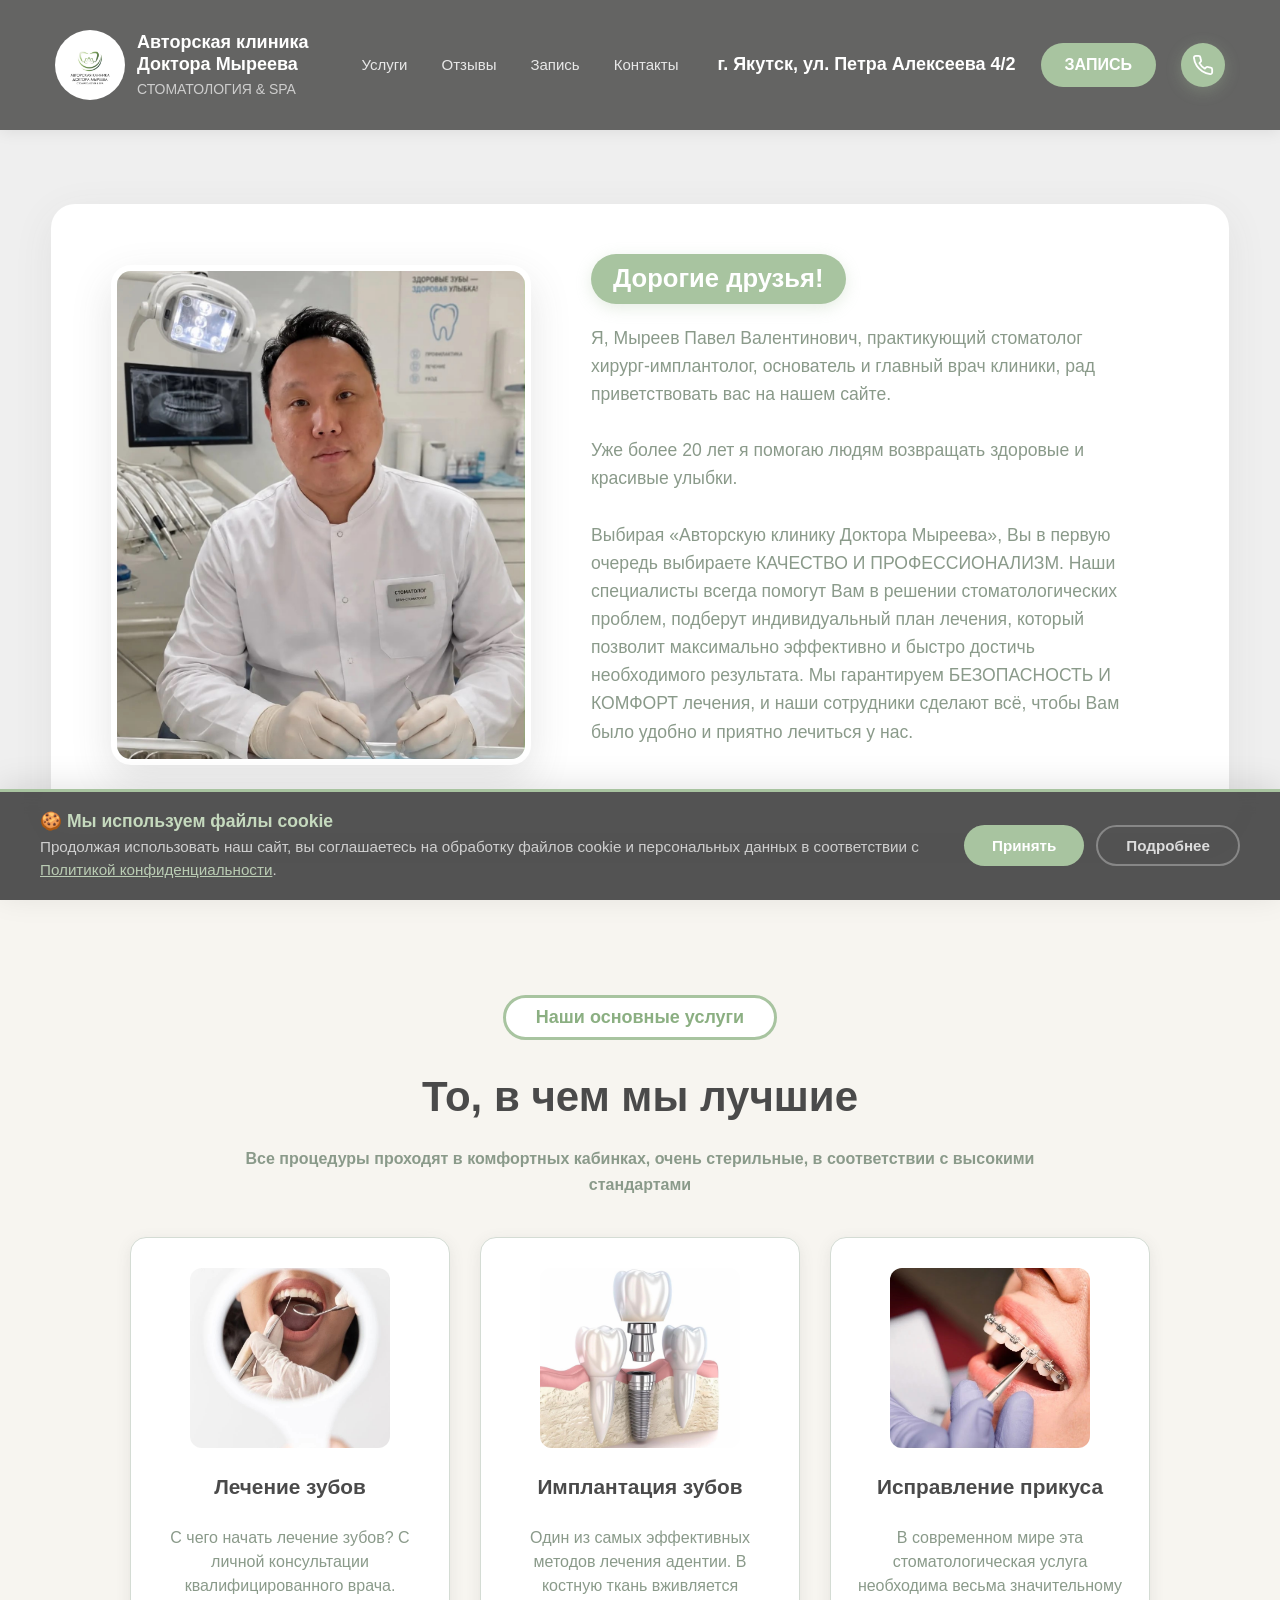
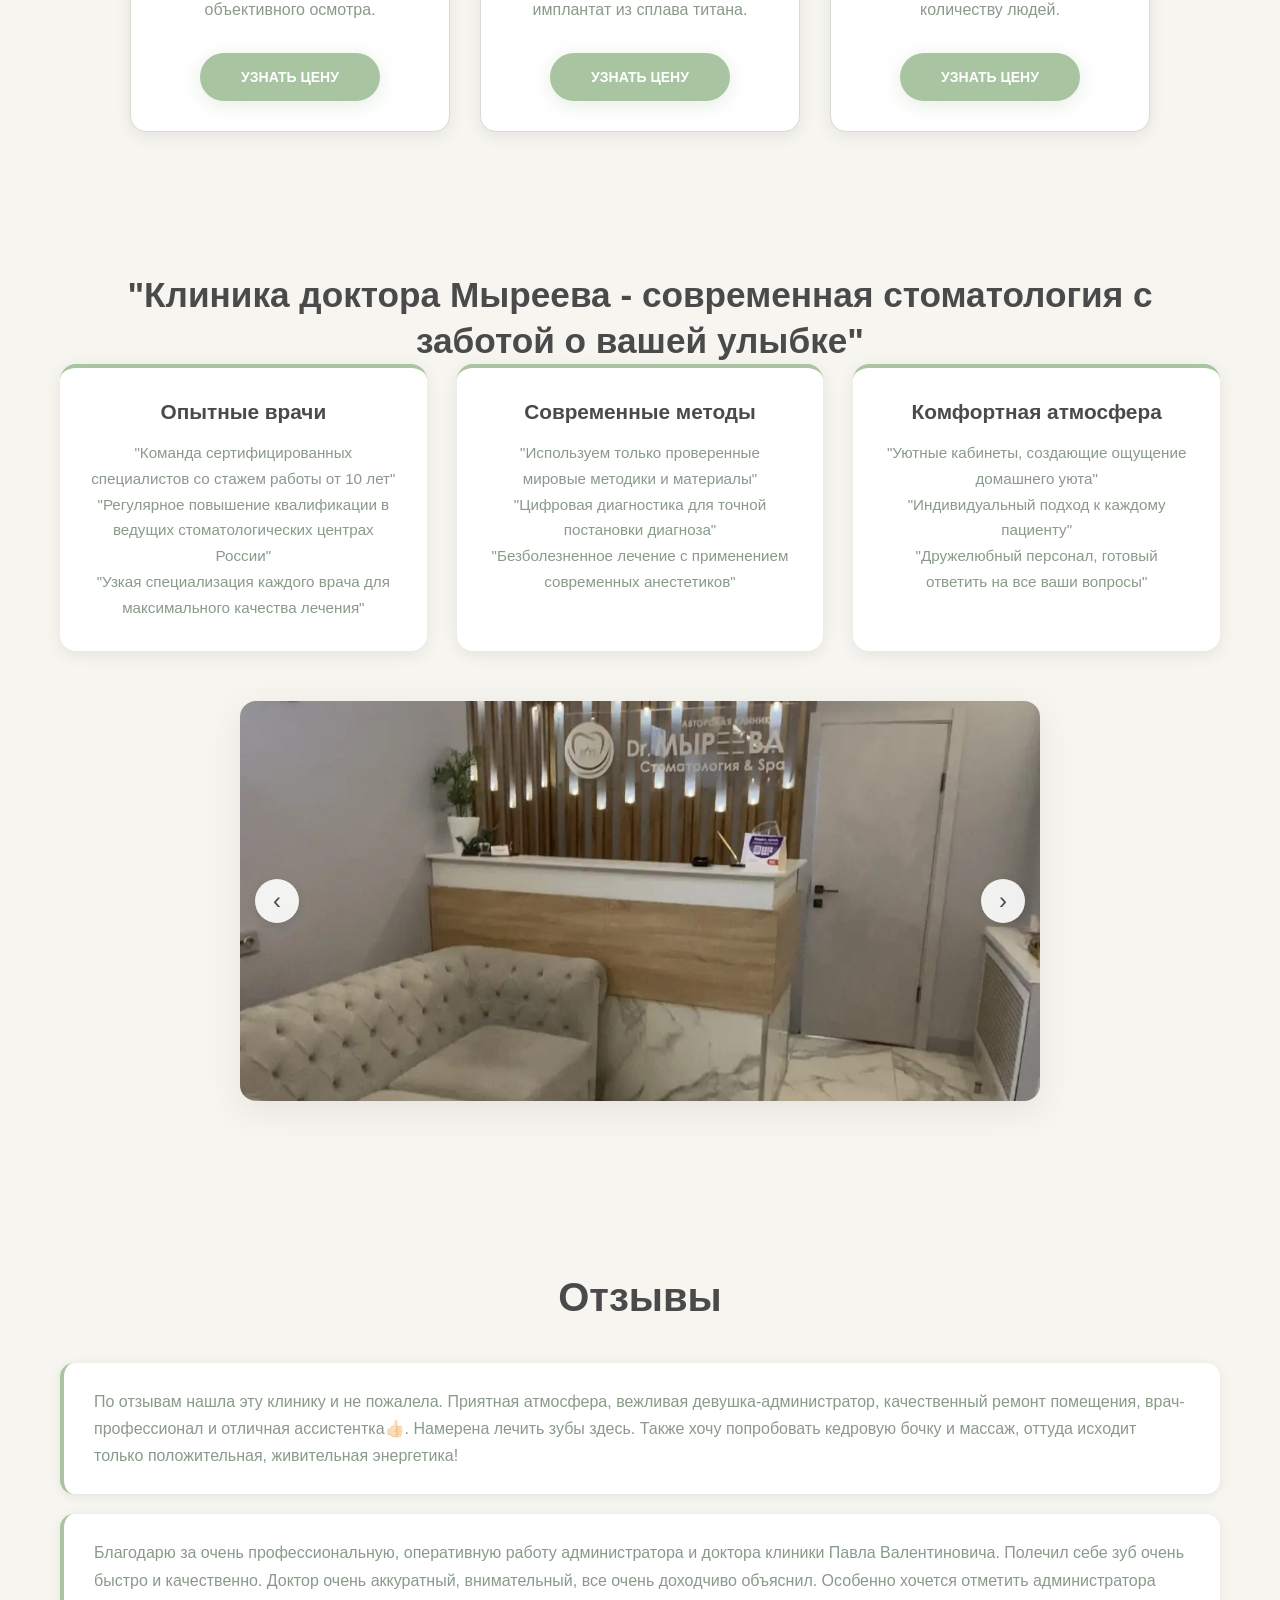
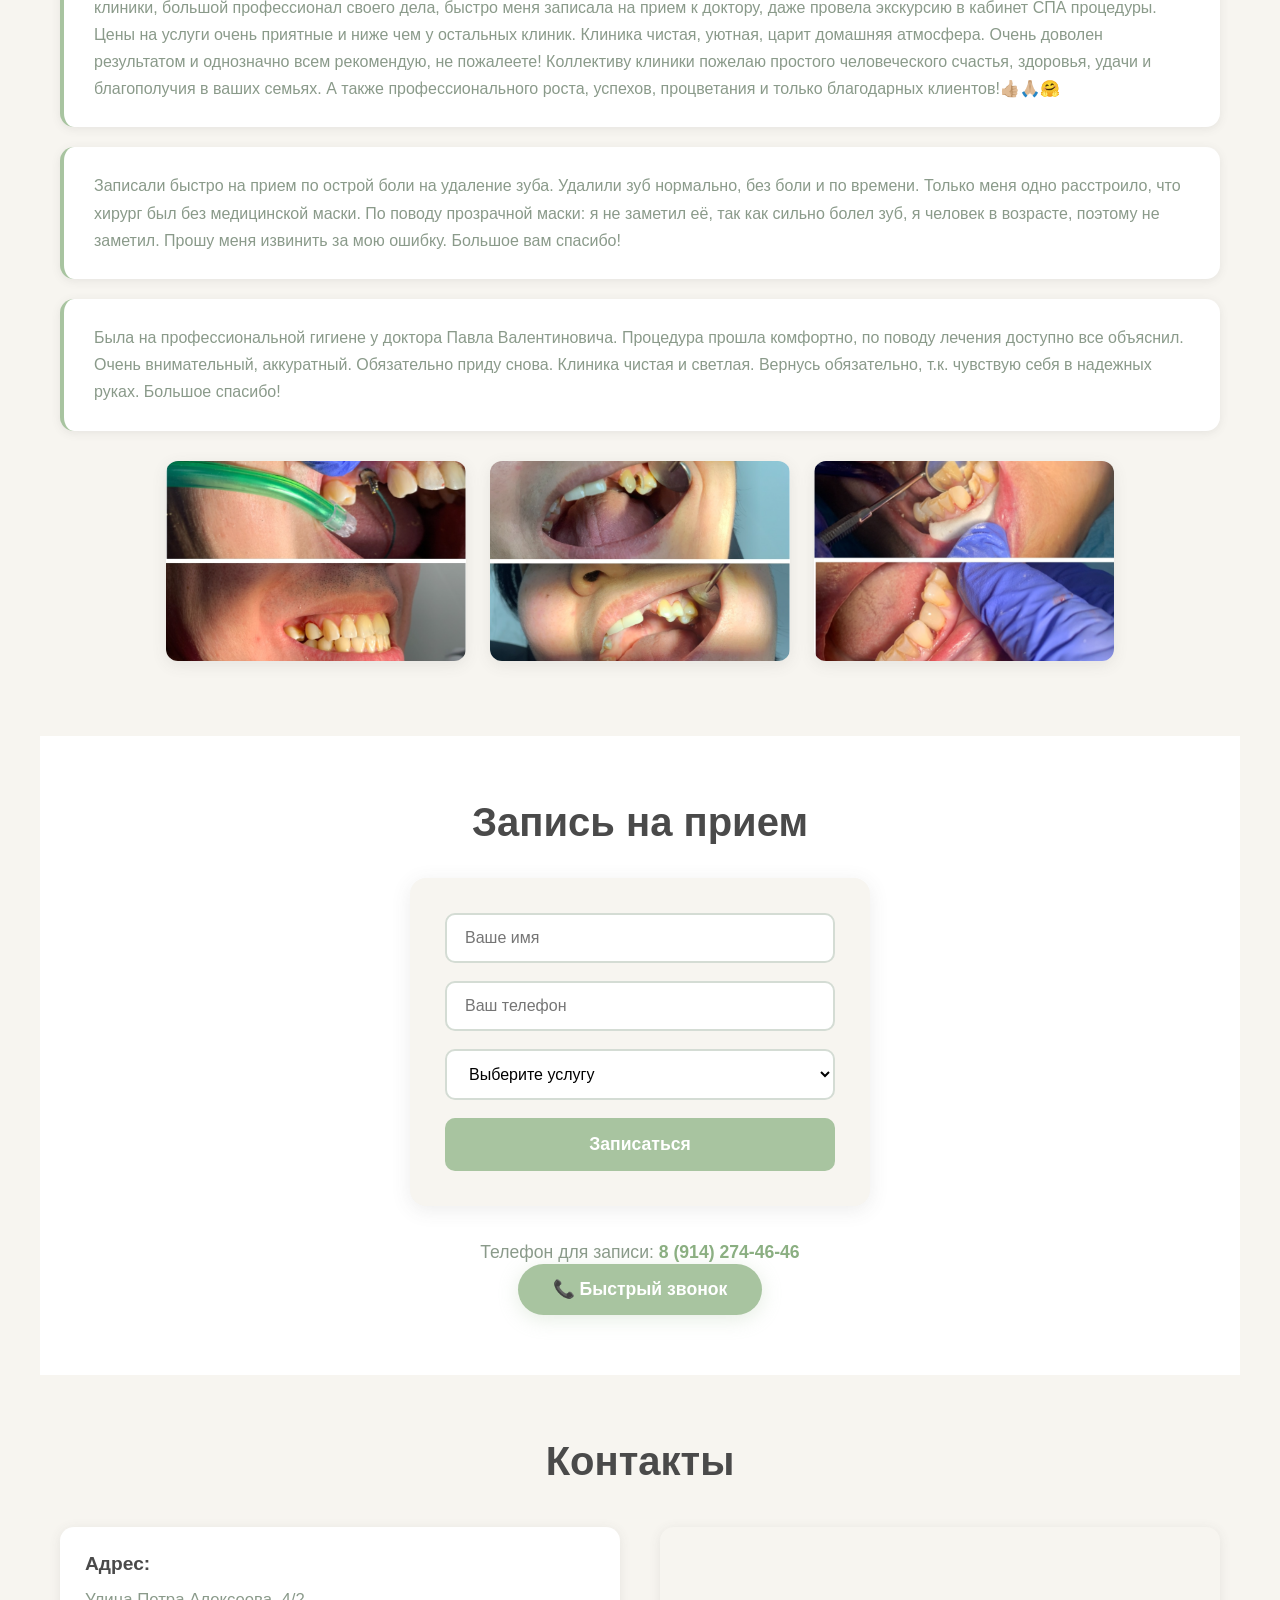
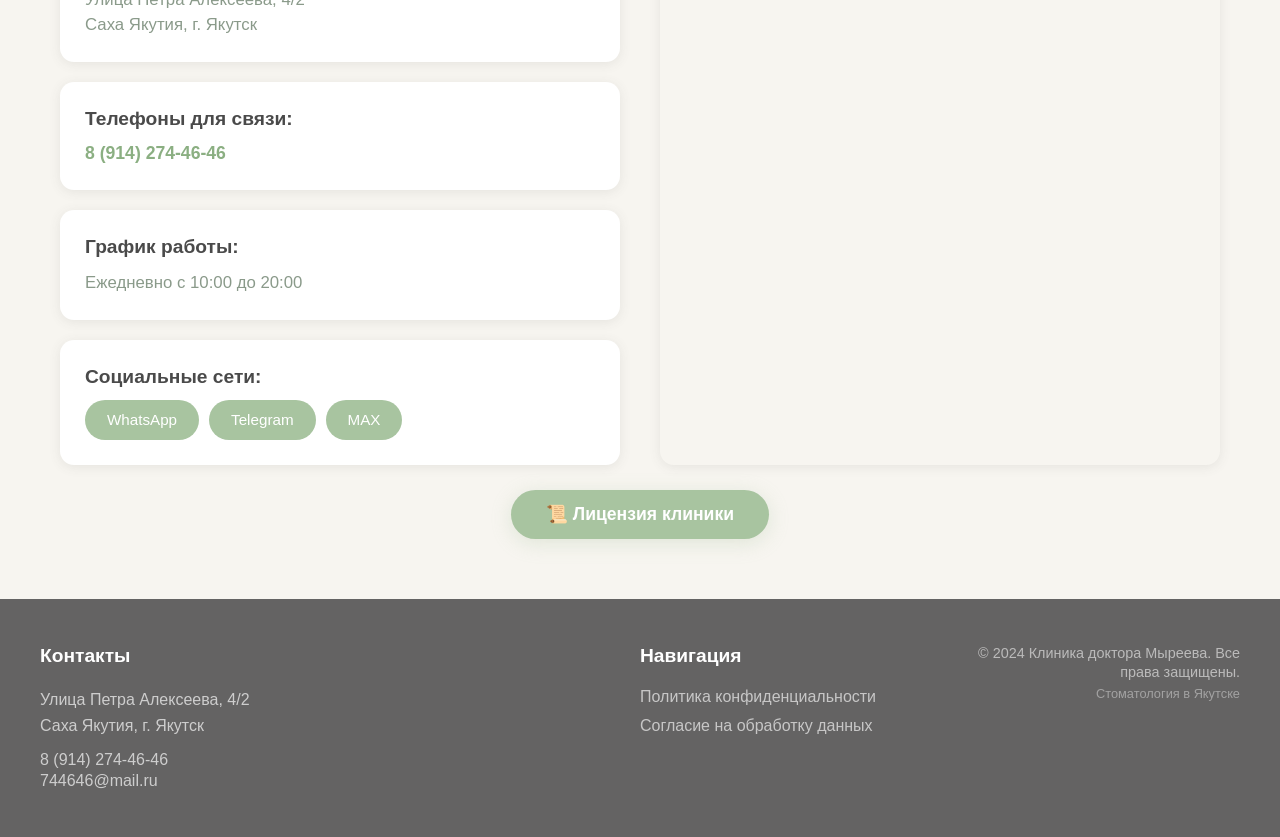
==== commit dc22dd32: "xxxxxxx" ====
--- a/index.html
+++ b/index.html
@@ -60,7 +60,6 @@
                         <!-- Навигация по секциям -->
             <nav class="header-nav">
                 <a href="#usluge" class="header-nav__link">Услуги</a>
-                <a href="#team" class="header-nav__link">Врачи</a>
                 <a href="#review" class="header-nav__link">Отзывы</a>
                 <a href="#appointment" class="header-nav__link">Запись</a>
                 <a href="#contacts" class="header-nav__link">Контакты</a>
@@ -104,8 +103,9 @@
     <div class="main__text_wish">
         Я, Мыреев Павел Валентинович, практикующий стоматолог хирург-имплантолог, основатель и главный врач клиники, рад приветствовать вас на нашем сайте.
 <br><br>
-Уже более 20 лет я помогаю людям возвращать здоровые и красивые улыбки. Авторская клиника Доктора Мыреева — это место, где современная стоматология встречается с искренней заботой о каждом пациенте.
-
+Уже более 20 лет я помогаю людям возвращать здоровые и красивые улыбки. 
+<br><br>
+Выбирая «Авторскую клинику Доктора Мыреева», Вы в первую очередь выбираете КАЧЕСТВО И ПРОФЕССИОНАЛИЗМ. Наши специалисты всегда помогут Вам в решении стоматологических проблем, подберут индивидуальный план лечения, который позволит максимально эффективно и быстро достичь необходимого результата. Мы гарантируем БЕЗОПАСНОСТЬ И КОМФОРТ лечения, и наши сотрудники сделают всё, чтобы Вам было удобно и приятно лечиться у нас.
     </div>
 </div>
 
@@ -153,15 +153,7 @@
         <div class="about__header">
             <div class="about__header-text">"Клиника доктора Мыреева - современная стоматология с заботой о вашей улыбке"</div>
         </div>
-        <div class="about__description">
-            <div class="about__description-text">
-                Клиника доктора Мыреева уже 3 года дарит якутянам здоровые улыбки и уверенность в себе.
-                Мы создали место, где современные стоматологические технологии сочетаются с
-                индивидуальным подходом к каждому пациенту.
-                Наша миссия - сделать качественное стоматологическое лечение доступным и
-                комфортным для жителей Якутска и Республики Саха.
-            </div>
-        </div>
+
         <div class="about__adventure">
             <div class="about__advenure-text">
                 <div class="about__advenure-text-header">Опытные врачи</div>
@@ -188,72 +180,12 @@
             <img src="img/ng.jpg" alt="">
             <img src="img/operas.jpg" alt="">
         </div>
-        <div class="about__garantia">
-            <div class="about__garantia-text">Гарантии качества - "Даем гарантию на все виды лечения"</div>
-            <div class="about__garantia-text">Безопасность - "Строгое соблюдение стандартов стерилизации"</div>
-            <div class="about__garantia-text">Доступность - "Работаем в центре Якутска с удобной парковкой"</div>
-        </div>
-        <div class="about__prizuv">
-            <div class="about__prizuv-text">Приходите на бесплатную консультацию и убедитесь в нашем профессионализме лично!</div>
-        </div>
+
+
     </div>
 </section>
 
-<!-- КОМАНДА -->
-<section class="team" id="team">
-    <div class="team__bg">
-        <div class="team__header">
-            <div class="team__header-text">Главный врач</div>
-        </div>
-
-        <div class="team__glav-vrach">
-            <div class="team__glav-vrach-img">
-                <img src="img/vrach.jpg" alt="">
-            </div>
-            <div class="team__glav-name">Мыреев Павел Валентинович</div>
-            <div class="team__glav-vrach-text">
-                Хирург-имплантолог, терапевт, пародонтолог, ортопед.
-                Стаж: 15 лет
-                <br>"Основатель клиники с экспертизой в сложной имплантации и протезировании. Специализируется на восстановлении улыбок в самых сложных случаях. Постоянно внедряет современные мировые методики."
-            </div>
-        </div>
-
-        <div class="team__header">
-            <div class="team__header-text team__competentions_text">Наши качества</div>
-        </div>
-
-        <div class="team__competention">
-            <div class="team__competention-block">
-                <div class="team__competention-header">Профессиональные:</div>
-                <div class="team__competention-text">Лечение сложных случаев
-
-Имплантация и протезирование
-
-Исправление прикуса
-
-Эстетическая стоматология</div>
-            </div>
-            <div class="team__competention-block">
-                <div class="team__competention-header">Экспертные:</div>
-                <div class="team__competention-text">Цифровая диагностика
-
-Индивидуальный подход
-
-Комплексное лечение</div>
-            </div>
-            <div class="team__competention-block">
-                <div class="team__competention-header">Личностные:</div>
-                <div class="team__competention-text">Внимание к деталям
-
-Общение без страха
-
-Работа в команде
-
-Постоянное обучение</div>
-            </div>
-        </div>
-    </div>
-</section>
+
 
 <!-- ОТЗЫВЫ -->
 <section class="review" id="review">
@@ -335,7 +267,6 @@
                 <div class="contacts__social">
                     <div class="contacts__social-title">Социальные сети:</div>
                     <div class="contacts__social-links">
-                        <a href="https://www.instagram.com/clinica_dr_myreeva?igsh=bG9reXVrMnQ0bWx1" class="contacts__social-link">Instagram</a>
                         <a href="https://wa.me/79142744646" class="contacts__social-link">WhatsApp</a>
                         <a href="https://t.me/doctormyreev" class="contacts__social-link">Telegram</a>
                         <a href="https://max.ru/u/f9LHodD0cOKuRtO3bGPkwKb0fdtOAMibD1cNgnsdWsUdrBiBsMaCDI0j8To" class="contacts__social-link">MAX</a>
@@ -371,11 +302,7 @@
             <div class="footer__nav">
                 <div class="footer__nav-title">Навигация</div>
                 <div class="footer__nav-links">
-                    <a href="#usluge" class="footer__nav-link">Услуги</a>
-                    <a href="#team" class="footer__nav-link">Врачи</a>
-                    <a href="#review" class="footer__nav-link">Отзывы</a>
-                    <a href="#appointment" class="footer__nav-link">Запись</a>
-                    <a href="#contacts" class="footer__nav-link">Контакты</a>
+
                     <a href="#" class="footer__nav-link" onclick="openPrivacyModal(); return false;">Политика конфиденциальности</a>
                     <a href="#" class="footer__nav-link" onclick="openConsentModal(); return false;">Согласие на обработку данных</a>
                 </div>
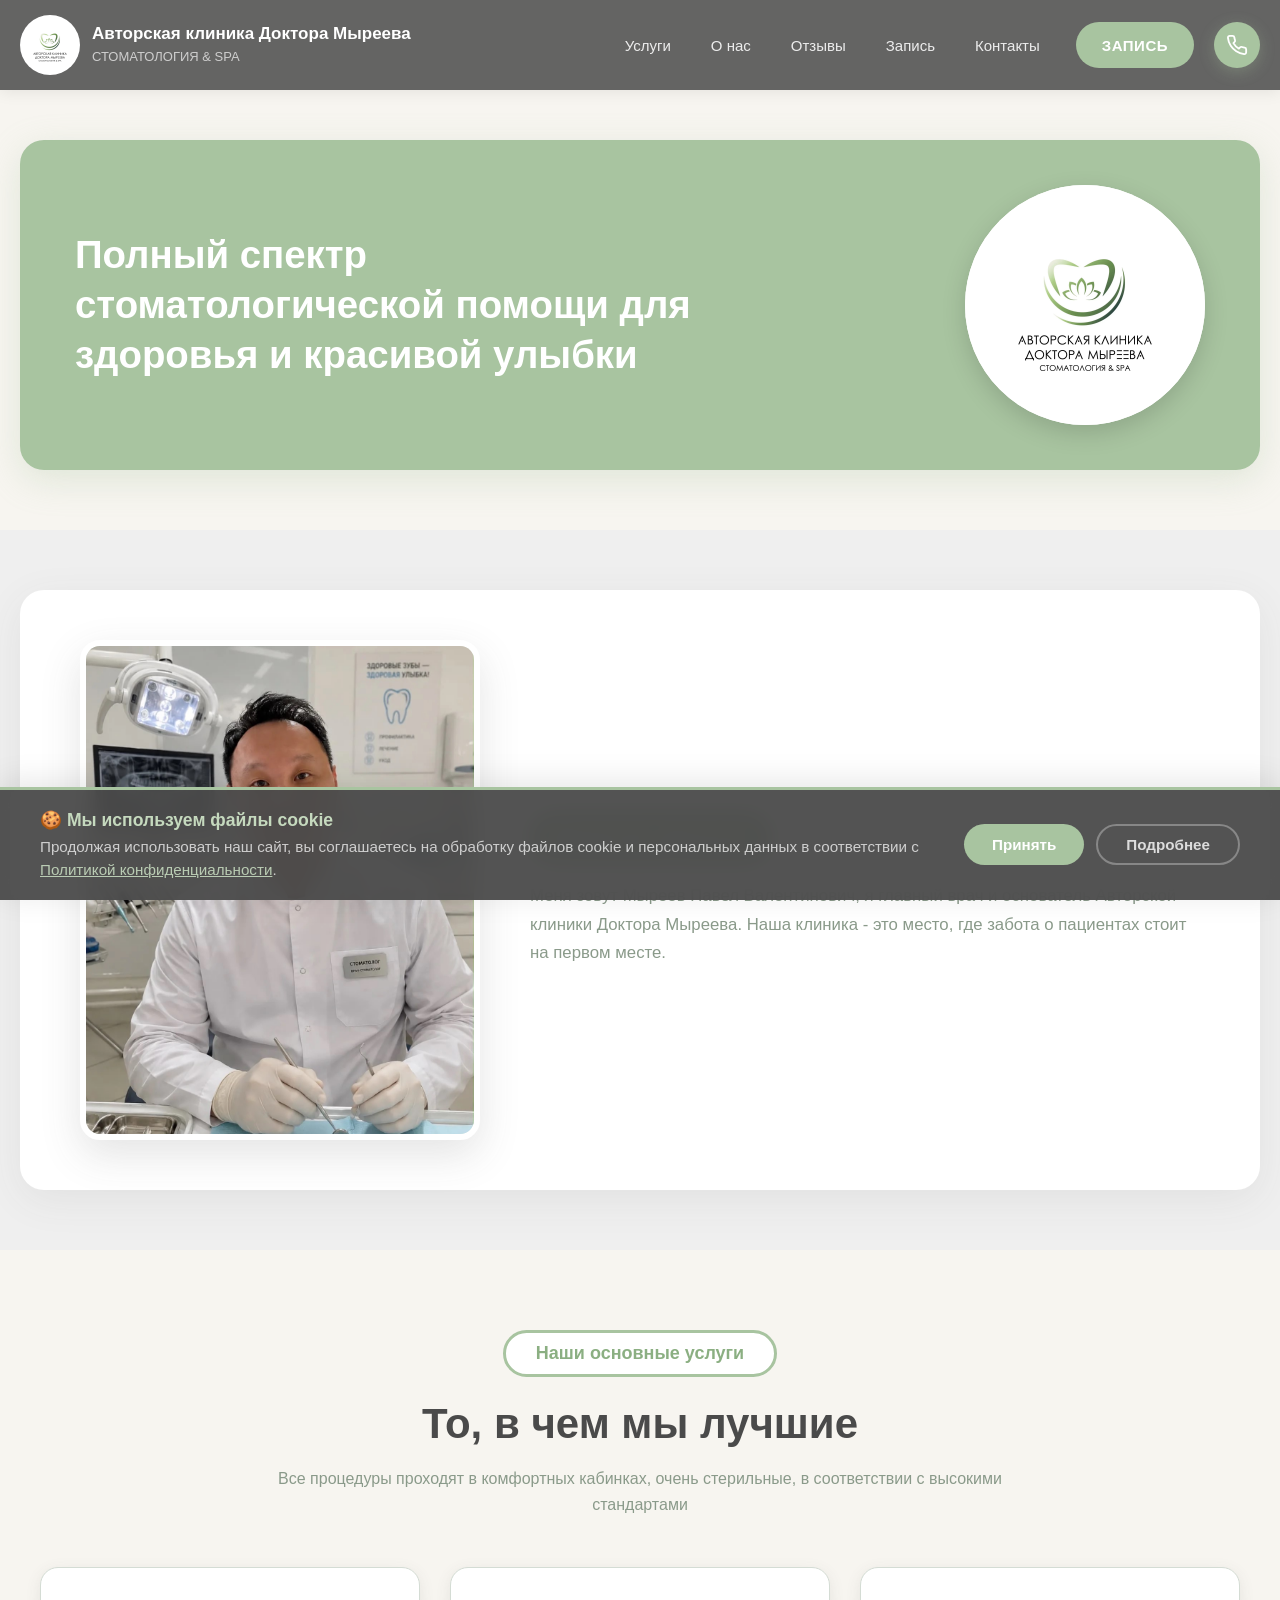
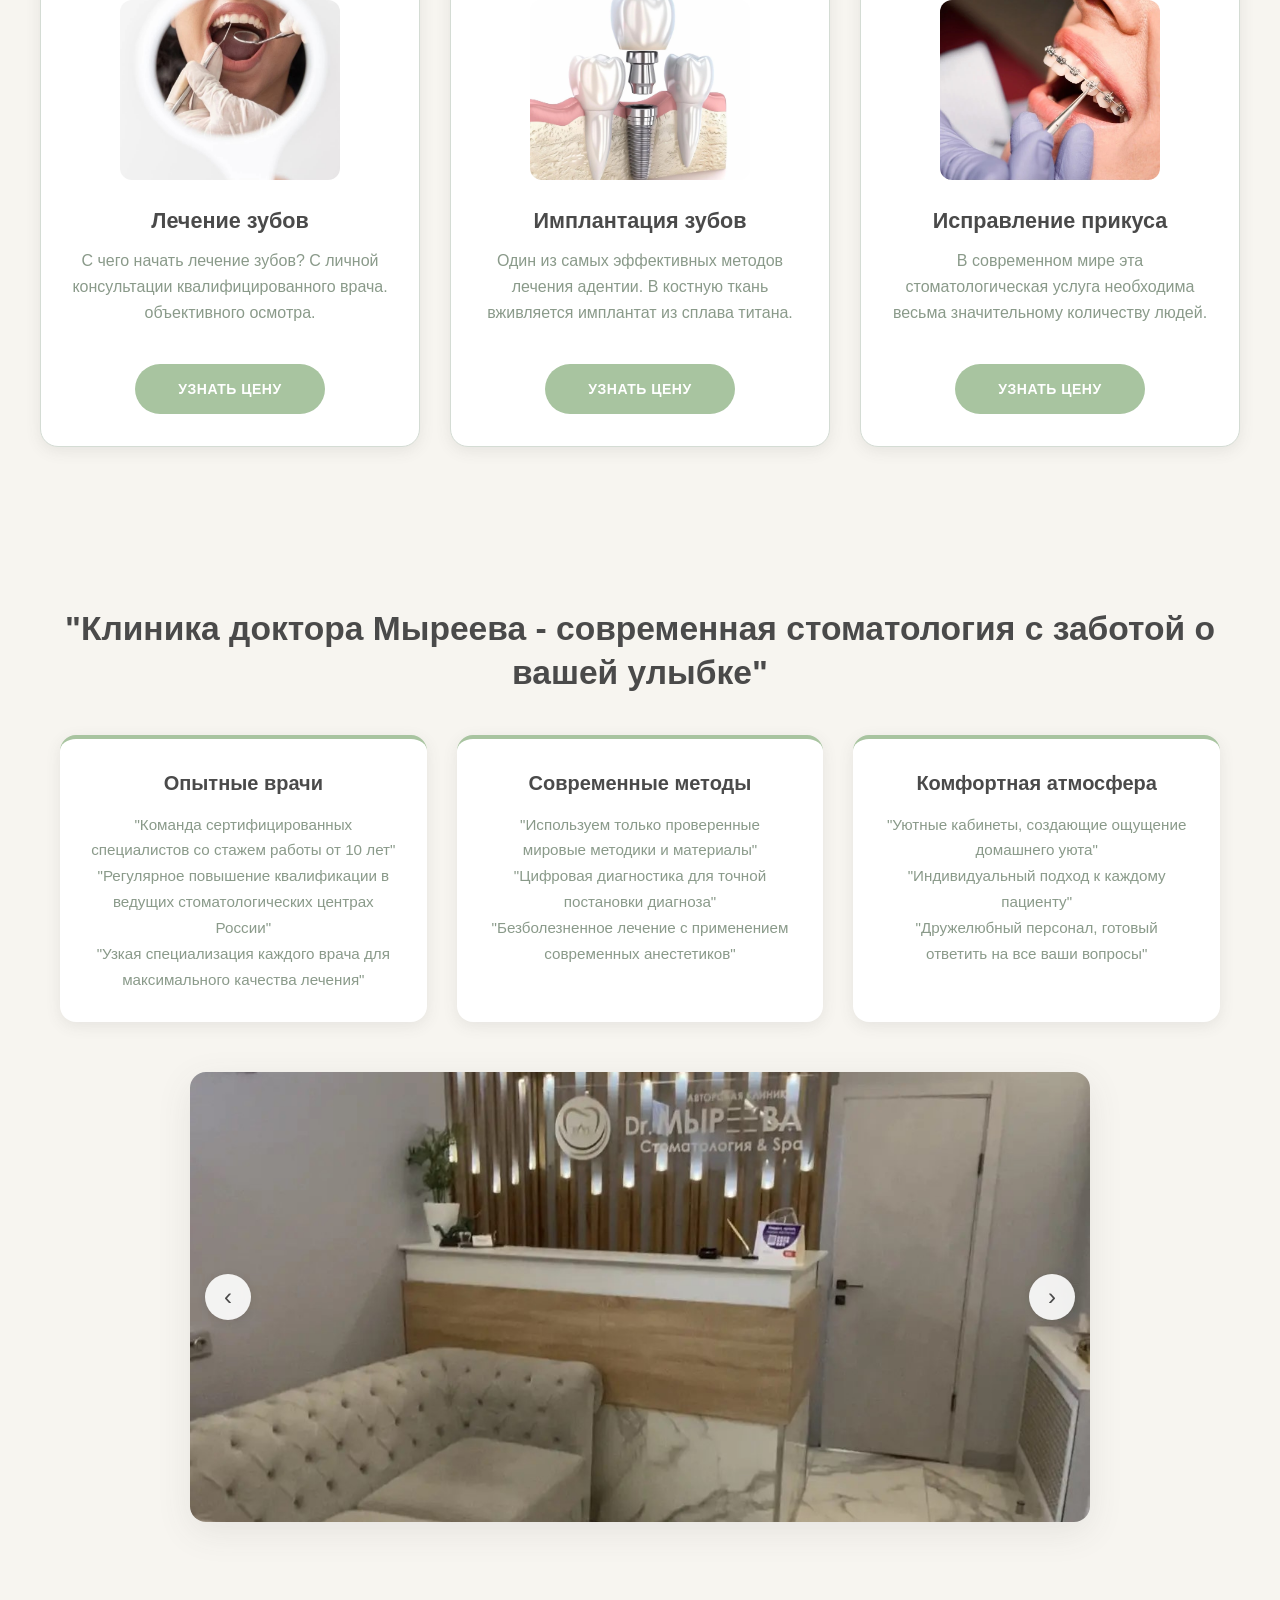
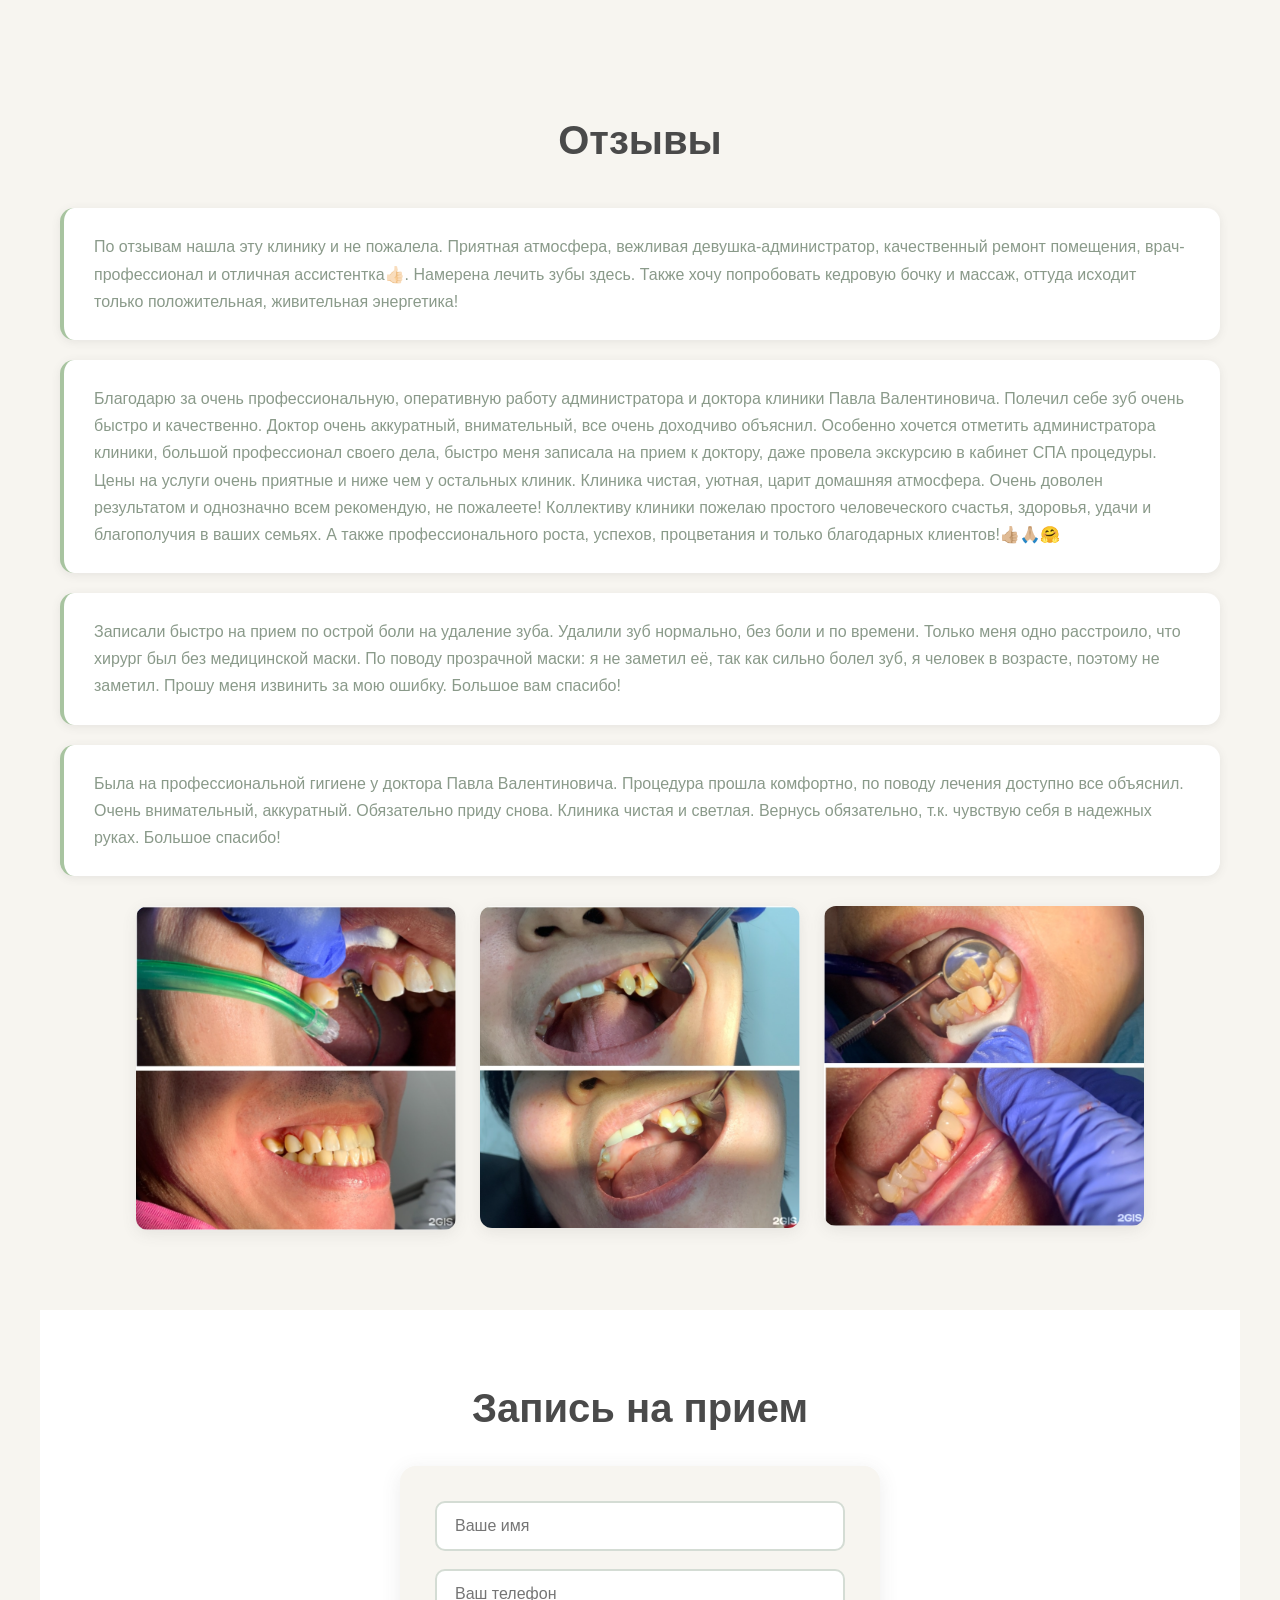
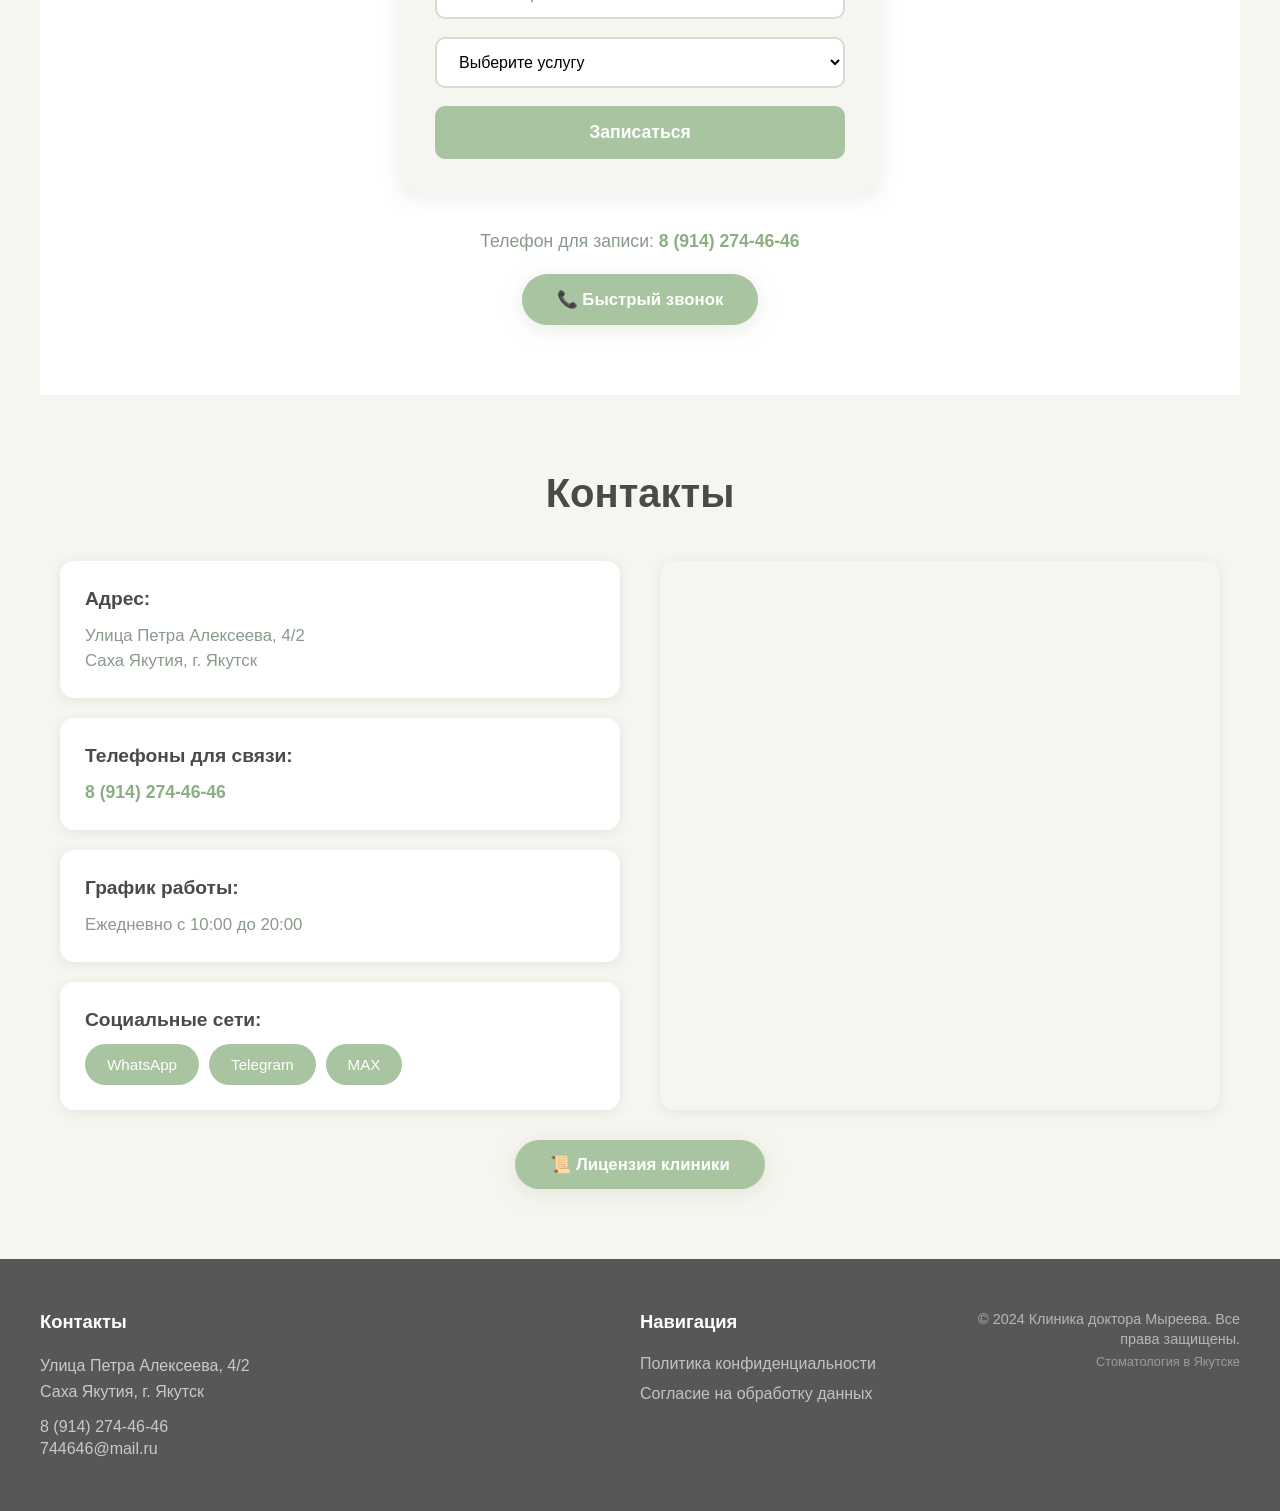
==== commit 3162a45b: "facion j,fdbk" ====
--- a/index.html
+++ b/index.html
@@ -1,5 +1,5 @@
 <!DOCTYPE html>
-<html lang="en">
+<html lang="ru">
 <head>
     <meta charset="UTF-8">
     <meta name="viewport" content="width=device-width, initial-scale=1.0">
@@ -7,6 +7,13 @@
     <link rel="stylesheet" href="main.css">
     <title>Клиника Доктора Мыреева</title>
 
+    <!-- Favicon -->
+    <link rel="icon" href="/img/favicon.ico" type="image/x-icon">
+    <link rel="icon" type="image/png" sizes="32x32" href="/img/favicon-32x32.png">
+    <link rel="icon" type="image/png" sizes="16x16" href="/img/favicon-16x16.png">
+    <link rel="apple-touch-icon" sizes="180x180" href="/img/apple-touch-icon.png">
+    <link rel="manifest" href="/img/site.webmanifest">
+
     <!-- Open Graph -->
     <meta property="og:title" content="Клиника доктора Мыреева" />
     <meta property="og:description" content="Современная стоматология в Якутске. Лечение зубов, имплантация, брекеты." />
@@ -17,7 +24,7 @@
     <meta name="twitter:card" content="summary_large_image" />
     <meta name="twitter:title" content="Клиника доктора Мыреева" />
     <meta name="twitter:description" content="Современная стоматология в Якутске" />
-    <meta name="twitter:image" content="https://ваш-сайт.ru/img/logo-og.jpg" />
+    <meta name="twitter:image" content="https://drmyreev.ru/img/logo-og.jpg" />
 </head>
 <body>
 
@@ -36,7 +43,7 @@
     </div>
 </div>
 
-<!-- ШАПКА (sticky, работает по всему сайту) -->
+<!-- ШАПКА -->
 <header class="header-wrap">
     <div class="header">
         <a href="https://2gis.ru/yakutsk/geo/7037510072926397" class="adres">
@@ -49,7 +56,6 @@
             </div>
         </a>
 
-        <!-- Гамбургер -->
         <button class="menu-toggle" id="menuToggle" aria-label="Открыть меню">
             <span></span>
             <span></span>
@@ -57,26 +63,22 @@
         </button>
 
         <div class="header-content" id="headerContent">
-                        <!-- Навигация по секциям -->
             <nav class="header-nav">
                 <a href="#usluge" class="header-nav__link">Услуги</a>
+                <a href="#about" class="header-nav__link">О нас</a>
                 <a href="#review" class="header-nav__link">Отзывы</a>
                 <a href="#appointment" class="header-nav__link">Запись</a>
                 <a href="#contacts" class="header-nav__link">Контакты</a>
             </nav>
 
-            <div class="adres__text">
+            <div class="adres__text header-address">
                 <div class="adres__dom">г. Якутск, ул. Петра Алексеева 4/2</div>
             </div>
 
-
-
-            <!-- Кнопка ЗАПИСЬ -->
             <button type="button" class="contacts contacts__btn" onclick="openAppointmentModal()" aria-label="Записаться на приём">
                 <div class="contacts__mail">ЗАПИСЬ</div>
             </button>
 
-            <!-- Телефон -->
             <a href="tel:+79142744646" class="contacts" aria-label="Позвонить" title="8 (914) 274-46-46">
                 <span class="contacts__icon">
                     <svg xmlns="http://www.w3.org/2000/svg" viewBox="0 0 24 24" width="22" height="22" fill="none" stroke="currentColor" stroke-width="2" stroke-linecap="round" stroke-linejoin="round">
@@ -86,30 +88,34 @@
             </a>
         </div>
 
-        <!-- Оверлей -->
         <div class="overlay" id="overlay"></div>
     </div>
 </header>
 
-<!-- HERO -->
+<!-- ЗЕЛЁНЫЙ ОСТРОВОК С ЛОГОТИПОМ -->
+<section class="intro">
+    <div class="intro__inner">
+        <div class="intro__text">
+            Полный спектр стоматологической помощи для здоровья и красивой улыбки
+        </div>
+        <div class="intro__logo">
+            <img src="img/LOGO1.jpg" alt="Логотип клиники доктора Мыреева">
+        </div>
+    </div>
+</section>
+
 <!-- HERO -->
 <section class="hero">
     <div class="main">
-                <div class="main__photo">
+        <div class="main__photo">
             <img src="img/vrach.jpg" alt="Главный врач — Мыреев Павел Валентинович">
         </div>
         <div class="main__text">
-    <div class="main__text_name">Дорогие друзья!</div>
-    <div class="main__text_wish">
-        Я, Мыреев Павел Валентинович, практикующий стоматолог хирург-имплантолог, основатель и главный врач клиники, рад приветствовать вас на нашем сайте.
-<br><br>
-Уже более 20 лет я помогаю людям возвращать здоровые и красивые улыбки. 
-<br><br>
-Выбирая «Авторскую клинику Доктора Мыреева», Вы в первую очередь выбираете КАЧЕСТВО И ПРОФЕССИОНАЛИЗМ. Наши специалисты всегда помогут Вам в решении стоматологических проблем, подберут индивидуальный план лечения, который позволит максимально эффективно и быстро достичь необходимого результата. Мы гарантируем БЕЗОПАСНОСТЬ И КОМФОРТ лечения, и наши сотрудники сделают всё, чтобы Вам было удобно и приятно лечиться у нас.
-    </div>
-</div>
-
-
+            <div class="main__text_name">Дорогие друзья!</div>
+            <div class="main__text_wish">
+                Меня зовут Мыреев Павел Валентинович, я главный врач и основатель Авторской клиники Доктора Мыреева. Наша клиника - это место, где забота о пациентах стоит на первом месте.
+            </div>
+        </div>
     </div>
 </section>
 
@@ -123,32 +129,31 @@
         </div>
 
         <div class="usluge__offer">
-            <div class="usluge__offer-one usluge__offer-glavnuy">
+            <div class="usluge__offer-glavnuy">
                 <img src="img/usluge2.jpg" alt="улыбка" class="usluge__offer-logo">
                 <h3 class="usluge__offer-zagolovok">Лечение зубов</h3>
                 <p class="usluge__offer-opisanie">С чего начать лечение зубов? С личной консультации квалифицированного врача. объективного осмотра.</p>
-                <button class="main__button usluge__offer-button button_okno" onclick="openModal()">УЗНАТЬ ЦЕНУ</button>
-            </div>
-            <div class="usluge__offer-two usluge__offer-glavnuy">
+                <button class="usluge__offer-button" onclick="openModal()">УЗНАТЬ ЦЕНУ</button>
+            </div>
+            <div class="usluge__offer-glavnuy">
                 <img src="img/imlant_new.jpg" alt="улыбка" class="usluge__offer-logo">
                 <h3 class="usluge__offer-zagolovok">Имплантация зубов</h3>
                 <p class="usluge__offer-opisanie">Один из самых эффективных методов лечения адентии. В костную ткань вживляется имплантат из сплава титана.</p>
-                <button class="main__button usluge__offer-button button_okno" onclick="openModal()">УЗНАТЬ ЦЕНУ</button>
-            </div>
-            <div class="usluge__offer-three usluge__offer-glavnuy">
+                <button class="usluge__offer-button" onclick="openModal()">УЗНАТЬ ЦЕНУ</button>
+            </div>
+            <div class="usluge__offer-glavnuy">
                 <img src="img/breket_new.jpg" alt="улыбка" class="usluge__offer-logo">
                 <h3 class="usluge__offer-zagolovok">Исправление прикуса</h3>
                 <p class="usluge__offer-opisanie">В современном мире эта стоматологическая услуга необходима весьма значительному количеству людей.</p>
-                <button class="main__button usluge__offer-button button_okno" onclick="openModal()">УЗНАТЬ ЦЕНУ</button>
+                <button class="usluge__offer-button" onclick="openModal()">УЗНАТЬ ЦЕНУ</button>
             </div>
         </div>
     </div>
 </section>
 
 
-
 <!-- О НАС -->
-<section class="about">
+<section class="about" id="about">
     <div class="about__bg">
         <div class="about__header">
             <div class="about__header-text">"Клиника доктора Мыреева - современная стоматология с заботой о вашей улыбке"</div>
@@ -173,6 +178,8 @@
                     "Индивидуальный подход к каждому пациенту"
                     "Дружелюбный персонал, готовый ответить на все ваши вопросы"</div>
             </div>
+
+            
         </div>
         <div class="about__img">
             <img src="img/fdsfdsfds.jpg" alt="">
@@ -180,12 +187,8 @@
             <img src="img/ng.jpg" alt="">
             <img src="img/operas.jpg" alt="">
         </div>
-
-
     </div>
 </section>
-
-
 
 <!-- ОТЗЫВЫ -->
 <section class="review" id="review">
@@ -275,7 +278,7 @@
             </div>
 
             <div class="contacts__map">
-                <iframe id="map_965281090" frameborder="0" width="100%" height="600px" src="https://makemap.2gis.ru/widget?data=[base64]" sandbox="allow-modals allow-forms allow-scripts allow-same-origin allow-popups allow-top-navigation-by-user-activation"></iframe>
+                <iframe id="map_965281090" frameborder="0" src="https://makemap.2gis.ru/widget?data=[base64]" sandbox="allow-modals allow-forms allow-scripts allow-same-origin allow-popups allow-top-navigation-by-user-activation"></iframe>
             </div>
         </div>
 
@@ -302,7 +305,6 @@
             <div class="footer__nav">
                 <div class="footer__nav-title">Навигация</div>
                 <div class="footer__nav-links">
-
                     <a href="#" class="footer__nav-link" onclick="openPrivacyModal(); return false;">Политика конфиденциальности</a>
                     <a href="#" class="footer__nav-link" onclick="openConsentModal(); return false;">Согласие на обработку данных</a>
                 </div>
@@ -521,7 +523,7 @@
 </div>
 
 <!-- ============================================================ -->
-<!-- ЕДИНЫЙ СКРИПТ -->
+<!-- ЕДИНЫЙ СКРИПТ (без изменений) -->
 <!-- ============================================================ -->
 <script>
     document.addEventListener('DOMContentLoaded', function () {
@@ -648,7 +650,7 @@
         });
     }
 
-        function initSmoothScroll() {
+    function initSmoothScroll() {
         document.querySelectorAll('.footer__nav-link, .header-nav__link').forEach(link => {
             link.addEventListener('click', function (e) {
                 const href = this.getAttribute('href');
@@ -658,7 +660,6 @@
                 if (target) {
                     target.scrollIntoView({ behavior: 'smooth', block: 'start' });
                 }
-                // Закрыть мобильное меню после клика
                 const content = document.getElementById('headerContent');
                 const overlay = document.getElementById('overlay');
                 const toggle = document.getElementById('menuToggle');
--- a/main.css
+++ b/main.css
@@ -1,9 +1,8 @@
 /* ============================================
-   КЛИНИКА ДОКТОРА МЫРЕЕВА - ПАСТЕЛЬНАЯ ГАММА
+   КЛИНИКА ДОКТОРА МЫРЕЕВА — ПАСТЕЛЬНАЯ ГАММА
    ============================================ */
 
 :root {
-    /* ===== ПАСТЕЛЬНЫЕ ЦВЕТА ===== */
     --primary: #A8C4A0;
     --primary-dark: #8BAF82;
     --primary-light: #C5D9BE;
@@ -23,13 +22,15 @@
     --shadow-hover: rgba(168, 196, 160, 0.30);
 
     --fontsize: 16px;
-    --lineheight: 1.3;
-    --mainfont: "Vela Sans", sans-serif;
+    --lineheight: 1.4;
+    --mainfont: "Vela Sans", "Segoe UI", Roboto, Arial, sans-serif;
     --systemfont: -apple-system, BlinkMacSystemFont, Arial, sans-serif;
 
     --anim100: .1s ease-out;
     --anim150: .15s ease-out;
     --anim300: .3s ease-out;
+
+    --container: 1290px;
 }
 
 /* ===== ОБЩИЕ СТИЛИ ===== */
@@ -38,7 +39,6 @@
 }
 
 html, body {
-
     margin: 0;
     padding: 0;
 }
@@ -48,12 +48,12 @@
     color: var(--dark);
     -webkit-font-smoothing: antialiased;
     -moz-osx-font-smoothing: grayscale;
-    overflow-x: clip; /* важно: clip не ломает sticky, в отличие от hidden */
+    overflow-x: clip;
     background: var(--light);
 }
 
 /* ============================================
-   ШАПКА (sticky, работает по всему сайту)
+   ШАПКА
    ============================================ */
 .header-wrap {
     position: sticky;
@@ -66,14 +66,14 @@
 }
 
 .header {
-    width: 1290px;
-    max-width: 95%;
-    height: 130px;
+    width: 100%;
+    max-width: var(--container);
+    min-height: 90px;
     margin: 0 auto;
     display: flex;
     justify-content: space-between;
     align-items: center;
-    padding: 0 15px;
+    padding: 12px 20px;
     gap: 20px;
 }
 
@@ -88,8 +88,8 @@
 }
 
 .adres__logo {
-    width: 70px;
-    height: 70px;
+    width: 60px;
+    height: 60px;
     flex-shrink: 0;
     border-radius: 50%;
     overflow: hidden;
@@ -109,14 +109,14 @@
 }
 
 .adres__dom {
-    font-size: 18px;
+    font-size: 17px;
     font-weight: 600;
     color: var(--white);
     line-height: 1.2;
 }
 
 .adres__cities {
-    font-size: 14px;
+    font-size: 13px;
     opacity: 0.85;
     color: rgba(255, 255, 255, 0.8);
     margin-top: 4px;
@@ -126,12 +126,18 @@
 .header-content {
     display: flex;
     align-items: center;
-    gap: 25px;
+    gap: 20px;
     flex-shrink: 0;
 }
 
-.header-content .adres__text {
+.header-address {
     margin-left: 0;
+}
+
+.header-address .adres__dom {
+    font-size: 14px;
+    font-weight: 500;
+    opacity: 0.9;
 }
 
 /* Кнопки в шапке одной высоты */
@@ -139,7 +145,7 @@
     display: inline-flex;
     align-items: center;
     justify-content: center;
-    height: 44px;
+    height: 46px;
     box-sizing: border-box;
 }
 
@@ -148,21 +154,21 @@
     color: var(--white);
 }
 
-/* Кнопка ЗАПИСЬ */
 .contacts__mail {
     display: inline-flex;
     align-items: center;
     justify-content: center;
-    height: 44px;
-    padding: 0 24px;
+    height: 46px;
+    padding: 0 26px;
     background: var(--primary);
     color: var(--white);
-    font-size: 16px;
+    font-size: 15px;
     font-weight: 600;
-    border-radius: 22px;
+    border-radius: 23px;
     transition: all var(--anim300);
     box-sizing: border-box;
     line-height: 1;
+    letter-spacing: 0.5px;
 }
 
 .contacts:hover .contacts__mail {
@@ -171,13 +177,12 @@
     box-shadow: 0 4px 12px rgba(0, 0, 0, 0.10);
 }
 
-/* Иконка телефона */
 .contacts__icon {
     display: inline-flex;
     align-items: center;
     justify-content: center;
-    width: 44px;
-    height: 44px;
+    width: 46px;
+    height: 46px;
     background: var(--primary);
     color: var(--white);
     border-radius: 50%;
@@ -196,7 +201,6 @@
     display: block;
 }
 
-/* Кнопка ЗАПИСЬ — сбрасываем стили браузера */
 .contacts__btn {
     background: transparent;
     border: none;
@@ -206,22 +210,22 @@
     color: inherit;
 }
 
-/* ===== НАВИГАЦИЯ В ШАПКЕ ===== */
+/* ===== НАВИГАЦИЯ ===== */
 .header-nav {
     display: flex;
     align-items: center;
-    gap: 6px;
+    gap: 8px;
     flex-shrink: 1;
     flex-wrap: nowrap;
 }
 
 .header-nav__link {
-    color: rgba(255, 255, 255, 0.85);
+    color: rgba(255, 255, 255, 0.88);
     text-decoration: none;
     font-size: 15px;
     font-weight: 500;
-    padding: 8px 14px;
-    border-radius: 20px;
+    padding: 10px 16px;
+    border-radius: 22px;
     transition: all var(--anim300);
     white-space: nowrap;
 }
@@ -238,8 +242,7 @@
 
 /* ===== HERO ===== */
 .hero {
-    min-height: calc(100vh - 130px); /* высота экрана минус высота шапки */
-    background: #EFEFEF;             /* светло-серый фон */
+    background: #EFEFEF;
     display: flex;
     align-items: center;
     justify-content: center;
@@ -247,15 +250,14 @@
     box-sizing: border-box;
 }
 
-/* ===== MAIN ===== */
 .main {
-    width: 1290px;
-    max-width: 95%;
+    width: 100%;
+    max-width: var(--container);
     margin: 0 auto;
     display: flex;
     align-items: center;
     justify-content: space-between;
-    gap: 60px;
+    gap: 50px;
     background: var(--white);
     border-radius: 24px;
     padding: 50px 60px;
@@ -263,14 +265,13 @@
     box-sizing: border-box;
 }
 
-/* Левая часть — текст */
 .main__text {
     flex: 1 1 55%;
     min-width: 0;
 }
 
 .main__text_name {
-    font-size: 1.6em;
+    font-size: 1.5em;
     background: var(--primary);
     padding: 8px 22px;
     border-radius: 30px;
@@ -282,7 +283,7 @@
 }
 
 .main__text_slogan {
-    font-size: 3.2em;
+    font-size: 3em;
     line-height: 1.15;
     color: var(--dark);
     font-weight: 700;
@@ -290,25 +291,29 @@
 }
 
 .main__text_wish {
-    font-size: 1.1em;
-    line-height: 1.6;
+    font-size: 1.05em;
+    line-height: 1.7;
     color: var(--gray);
-    margin-bottom: 30px;
-    max-width: 550px;
+    margin-bottom: 0;
 }
 
 .main__button {
-    width: 260px;
-    height: 64px;
-    border-radius: 32px;
+    display: inline-flex;
+    align-items: center;
+    justify-content: center;
+    min-width: 240px;
+    height: 62px;
+    padding: 0 34px;
+    border-radius: 31px;
     background: var(--primary);
-    font-size: 1.15em;
+    font-size: 1.05em;
     font-weight: 700;
     color: var(--white);
     border: none;
     cursor: pointer;
     transition: all var(--anim300);
     box-shadow: 0 4px 20px var(--shadow-hover);
+    margin-top: 26px;
 }
 
 .main__button:hover {
@@ -319,8 +324,9 @@
 
 /* Правая часть — фото врача */
 .main__photo {
-    flex: 0 0 420px;
-    height: 500px;
+    flex: 0 1 400px;
+    height: auto;
+    aspect-ratio: 4 / 5;
     border-radius: 20px;
     overflow: hidden;
     box-shadow: 0 15px 40px rgba(74, 74, 74, 0.15);
@@ -335,45 +341,24 @@
     display: block;
 }
 
-.main__button {
-    width: 280px;
-    height: 70px;
-    border-radius: 35px;
-    background: var(--primary);
-    font-size: 1.3em;
-    font-weight: 700;
-    margin-top: 30px;
-    color: var(--white);
-    border: none;
-    cursor: pointer;
-    transition: all var(--anim300);
-    box-shadow: 0 4px 20px var(--shadow-hover);
-}
-
-.main__button:hover {
-    background: var(--primary-dark);
-    transform: translateY(-3px);
-    box-shadow: 0 8px 30px rgba(139, 175, 130, 0.4);
-}
-
 /* ===== УСЛУГИ ===== */
 .usluge {
     background: var(--light);
-    padding: 60px 0 80px;
+    padding: 70px 0 90px;
 }
 
 .usluge__bg {
     margin: 0 auto;
-    width: 1290px;
-    max-width: 95%;
-    padding: 0 15px;
+    width: 100%;
+    max-width: var(--container);
+    padding: 0 20px;
 }
 
 .usluge__header {
     text-align: center;
-    padding-top: 20px;
+    padding-top: 10px;
     max-width: 800px;
-    margin: 0 auto 40px;
+    margin: 0 auto 50px;
 }
 
 .usluge__header-osnova {
@@ -385,12 +370,13 @@
     display: inline-block;
     font-weight: 700;
     font-size: 18px;
+    margin: 0;
 }
 
 .usluge__header-best {
     color: var(--dark);
     font-size: 42px;
-    margin: 15px 0;
+    margin: 18px 0 12px;
     font-weight: 700;
 }
 
@@ -398,6 +384,8 @@
     color: var(--gray);
     font-size: 16px;
     line-height: 1.6;
+    font-weight: 400;
+    margin: 0;
 }
 
 .usluge__offer {
@@ -408,12 +396,13 @@
 }
 
 .usluge__offer-glavnuy {
-    width: 320px;
+    flex: 1 1 300px;
+    max-width: 380px;
     border: 1px solid var(--gray-light);
     text-align: center;
-    border-radius: 16px;
+    border-radius: 18px;
     background: var(--white);
-    padding: 30px 20px;
+    padding: 32px 24px;
     transition: all var(--anim300);
     box-shadow: 0 4px 15px var(--shadow);
     display: flex;
@@ -430,220 +419,63 @@
 
 .usluge__offer-logo {
     width: 100%;
-    max-width: 200px;
+    max-width: 220px;
     height: 180px;
     object-fit: cover;
     border-radius: 12px;
-    margin-bottom: 15px;
+    margin-bottom: 18px;
 }
 
 .usluge__offer-zagolovok {
     color: var(--dark);
-    font-size: 1.3em;
-    font-weight: 700;
-    margin: 10px 0;
+    font-size: 1.35em;
+    font-weight: 700;
+    margin: 8px 0 12px;
 }
 
 .usluge__offer-opisanie {
     color: var(--gray);
-    line-height: 1.5;
+    line-height: 1.6;
     flex-grow: 1;
     padding: 0 5px;
+    margin: 0 0 10px;
 }
 
 .usluge__offer-button {
     font-size: 14px;
-    font-weight: 600;
-    width: 180px;
-    height: 48px;
+    font-weight: 700;
+    width: 190px;
+    height: 50px;
     background: var(--primary);
     color: var(--white);
     border: none;
     border-radius: 25px;
     cursor: pointer;
     transition: all var(--anim300);
-    margin-top: 15px;
+    margin-top: 16px;
+    letter-spacing: 0.5px;
 }
 
 .usluge__offer-button:hover {
     background: var(--primary-dark);
     transform: scale(1.04);
-}
-
-/* ===== ЦЕНЫ ===== */
-.price {
-    background: var(--white);
-    padding: 40px 0 60px;
-}
-
-.price__bg {
-    max-width: 1300px;
-    margin: 0 auto;
-    padding: 0 20px;
-}
-
-.price__header {
-    text-align: center;
-    font-size: 2.8em;
-    font-weight: 700;
-    color: var(--dark);
-    padding: 30px 0 20px;
-    margin-bottom: 30px;
-    position: relative;
-}
-
-.price__header::after {
-    content: '';
-    display: block;
-    width: 80px;
-    height: 4px;
-    background: var(--primary);
-    margin: 10px auto 0;
-    border-radius: 2px;
-}
-
-.price__blocks-container {
-    display: flex;
-    overflow-x: auto;
-    scroll-snap-type: x mandatory;
-    gap: 25px;
-    padding: 15px 5px 25px;
-    scrollbar-width: thin;
-    scrollbar-color: var(--primary) var(--gray-light);
-}
-
-.price__blocks-container::-webkit-scrollbar {
-    height: 8px;
-}
-
-.price__blocks-container::-webkit-scrollbar-track {
-    background: var(--gray-bg);
-    border-radius: 4px;
-}
-
-.price__blocks-container::-webkit-scrollbar-thumb {
-    background: var(--primary);
-    border-radius: 4px;
-}
-
-.price__block {
-    border: 1px solid var(--gray-light);
-    border-radius: 14px;
-    padding: 25px 20px;
-    background: var(--white);
-    text-align: center;
-    display: flex;
-    flex-direction: column;
-    min-height: 380px;
-    flex: 0 0 280px;
-    scroll-snap-align: start;
-    box-shadow: 0 2px 10px var(--shadow);
-    transition: all var(--anim300);
-}
-
-.price__block:hover {
-    box-shadow: 0 8px 25px var(--shadow-hover);
-    border-color: var(--primary);
-}
-
-.price__block-header {
-    color: var(--dark);
-    font-size: 1.05em;
-    font-weight: 600;
-    margin-bottom: 12px;
-    min-height: 56px;
-    display: flex;
-    align-items: center;
-    justify-content: center;
-}
-
-.price__block-img {
-    width: 70px;
-    height: 70px;
-    margin: 0 auto 12px;
-}
-
-.price__block-img img {
-    width: 100%;
-    height: 100%;
-    object-fit: contain;
-}
-
-.price__block-price {
-    color: var(--primary-dark);
-    font-size: 1.6em;
-    font-weight: 700;
-    margin: 8px 0;
-}
-
-.price__block-desription {
-    line-height: 1.5;
-    text-align: left;
-    margin-top: 10px;
-    max-height: 100px;
-    overflow-y: auto;
-    flex-grow: 1;
-    color: var(--gray);
-    font-size: 0.9em;
-    padding-right: 5px;
-}
-
-.price__block-desription::-webkit-scrollbar {
-    width: 4px;
-}
-
-.price__block-desription::-webkit-scrollbar-thumb {
-    background: var(--primary);
-    border-radius: 2px;
-}
-
-.price__button {
-    text-align: center;
-    margin-top: 40px;
-}
-
-.price__button button {
-    background: var(--primary);
-    color: var(--white);
-    padding: 16px 50px;
-    border: none;
-    border-radius: 35px;
-    font-size: 1.2em;
-    font-weight: 600;
-    cursor: pointer;
-    transition: all var(--anim300);
-    box-shadow: 0 4px 20px var(--shadow-hover);
-}
-
-.price__button button:hover {
-    background: var(--primary-dark);
-    transform: translateY(-3px);
-    box-shadow: 0 8px 30px rgba(139, 175, 130, 0.4);
 }
 
 /* ===== О КОМПАНИИ ===== */
 .about__bg {
     max-width: 1200px;
     margin: 0 auto;
-    padding: 60px 20px;
+    padding: 70px 20px;
     background: var(--light);
 }
 
 .about__header-text {
-    font-size: 2.2em;
+    font-size: 2.1em;
     color: var(--dark);
     font-weight: 700;
     text-align: center;
     line-height: 1.3;
-}
-
-.about__description-text {
-    font-size: 1.1em;
-    line-height: 1.8;
-    color: var(--gray);
-    text-align: center;
-    max-width: 800px;
-    margin: 20px auto 40px;
+    margin-bottom: 40px;
 }
 
 .about__adventure {
@@ -663,7 +495,7 @@
 }
 
 .about__advenure-text-header {
-    font-size: 1.3em;
+    font-size: 1.25em;
     color: var(--dark);
     font-weight: 700;
     margin-bottom: 15px;
@@ -678,8 +510,9 @@
 
 .about__img {
     position: relative;
-    max-width: 800px;
-    height: 400px;
+    max-width: 900px;
+    width: 100%;
+    aspect-ratio: 2 / 1;
     margin: 0 auto 50px;
     overflow: hidden;
     border-radius: 16px;
@@ -688,6 +521,8 @@
 
 .about__img img {
     position: absolute;
+    top: 0;
+    left: 0;
     width: 100%;
     height: 100%;
     object-fit: cover;
@@ -705,8 +540,8 @@
     transform: translateY(-50%);
     background: rgba(255, 255, 255, 0.9);
     border: none;
-    width: 44px;
-    height: 44px;
+    width: 46px;
+    height: 46px;
     border-radius: 50%;
     font-size: 1.5em;
     cursor: pointer;
@@ -714,6 +549,9 @@
     transition: all var(--anim300);
     color: var(--dark);
     box-shadow: 0 2px 10px rgba(0, 0, 0, 0.10);
+    display: flex;
+    align-items: center;
+    justify-content: center;
 }
 
 .carousel-btn:hover {
@@ -727,144 +565,13 @@
 .carousel-dots,
 .carousel-dot {
     display: none !important;
-}
-
-.about__garantia {
-    display: grid;
-    grid-template-columns: repeat(3, 1fr);
-    gap: 20px;
-    margin-bottom: 40px;
-}
-
-.about__garantia-text {
-    background: var(--white);
-    padding: 20px;
-    border-radius: 12px;
-    text-align: center;
-    color: var(--dark);
-    font-weight: 500;
-    box-shadow: 0 2px 10px var(--shadow);
-    border-left: 4px solid var(--primary);
-}
-
-.about__prizuv {
-    text-align: center;
-    padding: 35px;
-    background: linear-gradient(135deg, var(--primary-dark), var(--primary));
-    border-radius: 16px;
-}
-
-.about__prizuv-text {
-    color: var(--white);
-    font-size: 1.4em;
-    font-weight: 700;
-}
-
-/* ===== КОМАНДА ===== */
-.team__bg {
-    max-width: 1200px;
-    margin: 0 auto;
-    padding: 60px 20px;
-    background: var(--white);
-}
-
-.team__header-text {
-    font-size: 2.5em;
-    color: var(--dark);
-    font-weight: 700;
-    text-align: center;
-}
-
-.team__glav-vrach {
-    display: flex;
-    flex-direction: column;
-    align-items: center;
-    text-align: center;
-    margin: 40px 0 50px;
-    padding: 40px;
-    background: var(--light);
-    border-radius: 20px;
-    box-shadow: 0 4px 20px var(--shadow);
-}
-
-.team__glav-vrach-img {
-    width: 180px;
-    height: 180px;
-    border-radius: 50%;
-    overflow: hidden;
-    margin-bottom: 20px;
-    border: 5px solid var(--primary);
-}
-
-.team__glav-vrach-img img {
-    width: 100%;
-    height: 100%;
-    object-fit: cover;
-}
-
-.team__glav-name {
-    font-size: 1.5em;
-    color: var(--dark);
-    font-weight: 700;
-}
-
-.team__glav-vrach-text {
-    font-size: 1.05em;
-    line-height: 1.6;
-    color: var(--gray);
-    max-width: 650px;
-}
-
-.team__competentions_text {
-    margin: 50px;
-    color: var(--primary-dark);
-}
-
-.team__competention {
-    display: grid;
-    grid-template-columns: repeat(3, 1fr);
-    gap: 25px;
-    background: var(--light);
-    padding: 40px;
-    border-radius: 20px;
-    box-shadow: 0 4px 20px var(--shadow);
-}
-
-.team__competention-block {
-    display: flex;
-    flex-direction: column;
-    text-align: center;
-    padding: 25px;
-    background: var(--white);
-    border-radius: 14px;
-    transition: transform var(--anim300);
-    border-bottom: 4px solid var(--primary);
-}
-
-.team__competention-block:hover {
-    transform: translateY(-4px);
-}
-
-.team__competention-header {
-    font-size: 1.2em;
-    color: var(--dark);
-    font-weight: 700;
-    margin-bottom: 15px;
-}
-
-.team__competention-text {
-    font-size: 1em;
-    line-height: 1.8;
-    color: var(--gray);
-    white-space: pre-line;
-    flex-grow: 1;
 }
 
 /* ===== ОТЗЫВЫ ===== */
 .review__bg {
     max-width: 1200px;
     margin: 0 auto;
-    padding: 60px 20px;
+    padding: 70px 20px;
     background: var(--light);
     text-align: center;
 }
@@ -894,11 +601,14 @@
     border-radius: 12px;
     overflow: hidden;
     box-shadow: 0 4px 15px var(--shadow);
+    vertical-align: top;
+    max-width: 100%;
 }
 
 .review-img img {
-    width: 300px;
-    height: 200px;
+    width: 100%;
+    max-width: 320px;
+    height: auto;
     object-fit: cover;
     display: block;
 }
@@ -907,7 +617,7 @@
 .appointment__bg {
     max-width: 1200px;
     margin: 0 auto;
-    padding: 60px 20px;
+    padding: 70px 20px;
     background: var(--white);
     text-align: center;
 }
@@ -920,7 +630,7 @@
 }
 
 .appointment__form {
-    max-width: 460px;
+    max-width: 480px;
     margin: 0 auto 35px;
     background: var(--light);
     padding: 35px;
@@ -941,6 +651,7 @@
     font-size: 1em;
     transition: border-color var(--anim300);
     background: var(--white);
+    font-family: inherit;
 }
 
 .appointment__form-input input:focus,
@@ -961,6 +672,7 @@
     font-weight: 700;
     cursor: pointer;
     transition: all var(--anim300);
+    font-family: inherit;
 }
 
 .appointment__form-button:hover {
@@ -977,6 +689,10 @@
     color: var(--primary-dark);
     text-decoration: none;
     font-weight: 700;
+}
+
+.appointment__call-button {
+    margin-top: 20px;
 }
 
 .appointment__call-link {
@@ -986,7 +702,7 @@
     color: var(--white);
     text-decoration: none;
     border-radius: 35px;
-    font-size: 1.1em;
+    font-size: 1.05em;
     font-weight: 700;
     transition: all var(--anim300);
     box-shadow: 0 4px 20px var(--shadow-hover);
@@ -1001,7 +717,7 @@
 .contacts__bg {
     max-width: 1200px;
     margin: 0 auto;
-    padding: 60px 20px;
+    padding: 70px 20px;
     background: var(--light);
 }
 
@@ -1020,7 +736,7 @@
 }
 
 .contacts__info {
-    flex: 1;
+    flex: 1 1 50%;
     display: flex;
     flex-direction: column;
     gap: 20px;
@@ -1088,23 +804,24 @@
 }
 
 .contacts__map {
-    flex: 1;
+    flex: 1 1 50%;
     border-radius: 14px;
     overflow: hidden;
     box-shadow: 0 2px 12px var(--shadow);
-    min-height: 450px;
+    min-height: 480px;
 }
 
 .contacts__map iframe {
     width: 100%;
     height: 100%;
+    min-height: 480px;
     border: none;
     display: block;
 }
 
 /* ===== КНОПКА ЛИЦЕНЗИИ ===== */
 .contacts__license {
-    margin-top: 25px;
+    margin-top: 30px;
     text-align: center;
 }
 
@@ -1117,11 +834,12 @@
     color: var(--white);
     border: none;
     border-radius: 35px;
-    font-size: 1.1em;
+    font-size: 1.05em;
     font-weight: 700;
     cursor: pointer;
     transition: all var(--anim300);
     box-shadow: 0 4px 20px var(--shadow-hover);
+    font-family: inherit;
 }
 
 .contacts__license-button:hover {
@@ -1132,8 +850,8 @@
 
 /* ===== ФУТЕР ===== */
 .footer__bg {
-    background: rgba(74, 74, 74, 0.85);
-    padding: 45px 20px;
+    background: rgba(74, 74, 74, 0.92);
+    padding: 50px 20px;
 }
 
 .footer__content {
@@ -1151,7 +869,7 @@
 
 .footer__contacts-title,
 .footer__nav-title {
-    font-size: 1.2em;
+    font-size: 1.15em;
     font-weight: 700;
     margin-bottom: 18px;
     color: var(--white);
@@ -1220,7 +938,7 @@
     top: 0;
     width: 100%;
     height: 100%;
-    background-color: rgba(0, 0, 0, 0.4);
+    background-color: rgba(0, 0, 0, 0.45);
     animation: fadeIn var(--anim300);
     padding: 20px;
     overflow-y: auto;
@@ -1252,18 +970,19 @@
     top: 12px;
     background: var(--white);
     border-radius: 50%;
-    width: 36px;
-    height: 36px;
+    width: 38px;
+    height: 38px;
     display: flex;
     align-items: center;
     justify-content: center;
-    font-size: 28px;
+    font-size: 26px;
     box-shadow: 0 2px 10px rgba(0, 0, 0, 0.06);
     cursor: pointer;
     transition: all var(--anim300);
     color: var(--gray);
     border: none;
     line-height: 1;
+    padding: 0;
 }
 
 .close:hover {
@@ -1276,7 +995,7 @@
     color: var(--dark);
     text-align: center;
     margin-bottom: 25px;
-    font-size: 1.8em;
+    font-size: 1.7em;
 }
 
 .modal-form {
@@ -1295,6 +1014,7 @@
     font-family: inherit;
     transition: border-color var(--anim300);
     width: 100%;
+    box-sizing: border-box;
 }
 
 .modal-form input:focus,
@@ -1320,6 +1040,7 @@
     font-size: 16px;
     font-weight: 700;
     transition: all var(--anim300);
+    font-family: inherit;
 }
 
 .modal-form button:hover {
@@ -1329,7 +1050,7 @@
 
 /* ===== МОДАЛЬНОЕ ОКНО ЛИЦЕНЗИИ ===== */
 .license-modal-content {
-    max-width: 750px;
+    max-width: 800px;
     padding: 35px;
 }
 
@@ -1360,7 +1081,7 @@
 .license-image {
     max-width: 100%;
     height: auto;
-    max-height: 400px;
+    max-height: 420px;
     border-radius: 8px;
     box-shadow: 0 4px 20px var(--shadow);
     object-fit: contain;
@@ -1373,10 +1094,10 @@
     background: rgba(168, 196, 160, 0.85);
     color: white;
     border: none;
-    width: 40px;
-    height: 40px;
+    width: 42px;
+    height: 42px;
     border-radius: 50%;
-    font-size: 20px;
+    font-size: 18px;
     cursor: pointer;
     transition: all var(--anim300);
     z-index: 10;
@@ -1463,7 +1184,7 @@
     border-left: 4px solid var(--primary);
 }
 
-/* ===== ПОЛИТИКА КОНФИДЕНЦИАЛЬНОСТИ ===== */
+/* ===== ПОЛИТИКА ===== */
 .privacy-modal-content {
     max-width: 850px;
     padding: 35px 40px;
@@ -1497,7 +1218,7 @@
     color: var(--dark);
 }
 
-/* ===== СОГЛАСИЕ НА ОБРАБОТКУ ===== */
+/* ===== СОГЛАСИЕ ===== */
 .consent-modal-content {
     max-width: 800px;
     padding: 35px 40px;
@@ -1556,6 +1277,7 @@
     font-weight: 700;
     cursor: pointer;
     transition: all var(--anim300);
+    font-family: inherit;
 }
 
 .consent-agree-btn:hover {
@@ -1663,7 +1385,7 @@
     transform: translateY(-2px);
 }
 
-/* ===== ГАМБУРГЕР МЕНЮ ===== */
+/* ===== ГАМБУРГЕР ===== */
 .menu-toggle {
     display: none;
     flex-direction: column;
@@ -1703,7 +1425,6 @@
 /* ============================================
    АНИМАЦИИ
    ============================================ */
-
 @keyframes fadeIn {
     from { opacity: 0; }
     to { opacity: 1; }
@@ -1720,33 +1441,38 @@
     }
 }
 
-@keyframes slideUp {
-    from { transform: translateY(100%); opacity: 0; }
-    to { transform: translateY(0); opacity: 1; }
-}
-
 /* ============================================
    АДАПТИВНОСТЬ
    ============================================ */
 
-/* Планшеты и маленькие ноутбуки (до 1300px) */
-@media (max-width: 1300px) {
-    .header,
-    .usluge__bg,
+/* Большие ноутбуки (1200–1400px) */
+@media (max-width: 1400px) {
+    .header-address {
+        display: none;
+    }
+}
+
+/* Планшеты и маленькие ноутбуки (до 1200px) */
+@media (max-width: 1200px) {
     .main {
-        width: 95%;
-        max-width: 1200px;
+        padding: 40px 40px;
+        gap: 40px;
+    }
+
+    .main__text_slogan {
+        font-size: 2.6em;
+    }
+
+    .main__photo {
+        flex: 0 1 340px;
     }
 }
 
 /* Планшеты (769px - 1024px) */
 @media (max-width: 1024px) {
     .header {
-        height: auto;
-        padding: 15px 0;
-        flex-wrap: nowrap;
-        gap: 15px;
-        justify-content: space-between;
+        padding: 12px 20px;
+        min-height: 80px;
     }
 
     .menu-toggle {
@@ -1765,7 +1491,7 @@
         background: var(--dark);
         flex-direction: column;
         align-items: flex-start;
-        padding: 80px 30px 30px;
+        padding: 90px 30px 30px;
         box-shadow: -5px 0 15px rgba(0, 0, 0, 0.12);
         transition: right var(--anim300);
         z-index: 999;
@@ -1789,95 +1515,17 @@
         font-size: 18px;
     }
 
-    .hero {
-        min-height: auto;
-        padding: 40px 15px;
-    }
-
-    .main {
-        flex-direction: column-reverse; /* фото сверху, текст снизу */
-        padding: 35px 30px;
-        gap: 30px;
-        text-align: center;
-    }
-
-    .main__text {
-        flex: 1 1 auto;
+    .header-address {
+        display: block;
         width: 100%;
     }
 
-    .main__text_slogan {
-        font-size: 2.4em;
-    }
-
-    .main__text_wish {
-        margin-left: auto;
-        margin-right: auto;
-    }
-
-    .main__button {
-        margin: 0 auto;
-    }
-
-    .main__photo {
-        flex: 0 0 auto;
-        width: 280px;
-        height: 340px;
-        margin: 0 auto;
-    }
-
-    .usluge__offer {
-        flex-direction: column;
-        align-items: center;
-    }
-
-    .usluge__offer-glavnuy {
-        width: 90%;
-        max-width: 380px;
-    }
-
-    .about__adventure,
-    .about__garantia,
-    .team__competention {
-        grid-template-columns: 1fr;
-    }
-
-    .contacts__content {
-        flex-direction: column;
-    }
-
-    .contacts__map {
-        min-height: 350px;
-    }
-
-    .footer__content {
-        grid-template-columns: 1fr;
-        text-align: center;
-    }
-
-    .footer__copyright {
-        text-align: center;
-    }
-
-    .contacts__social-links {
-        justify-content: center;
-    }
-
-    .menu-toggle.active span:nth-child(1) {
-        transform: rotate(45deg) translate(6px, 6px);
-    }
-    .menu-toggle.active span:nth-child(2) {
-        opacity: 0;
-    }
-    .menu-toggle.active span:nth-child(3) {
-        transform: rotate(-45deg) translate(6px, -6px);
-    }
-        .header-nav {
+    .header-nav {
         flex-direction: column;
         align-items: flex-start;
         width: 100%;
         gap: 4px;
-        order: -1; /* навигация идёт первой в выезжающем меню */
+        order: -1;
     }
 
     .header-nav__link {
@@ -1886,16 +1534,88 @@
         font-size: 17px;
         border-radius: 10px;
     }
+
+    .hero {
+        padding: 40px 15px;
+    }
+
+    .main {
+        flex-direction: column-reverse;
+        padding: 35px 30px;
+        gap: 30px;
+        text-align: center;
+    }
+
+    .main__text {
+        flex: 1 1 auto;
+        width: 100%;
+    }
+
+    .main__text_slogan {
+        font-size: 2.2em;
+    }
+
+    .main__text_wish {
+        margin-left: auto;
+        margin-right: auto;
+    }
+
+    .main__button {
+        margin: 26px auto 0;
+    }
+
+    .main__photo {
+        flex: 0 0 auto;
+        width: 280px;
+        height: 340px;
+        aspect-ratio: auto;
+        margin: 0 auto;
+    }
+
+    .usluge__offer-glavnuy {
+        flex: 1 1 100%;
+        max-width: 420px;
+    }
+
+    .about__adventure {
+        grid-template-columns: 1fr;
+    }
+
+    .contacts__content {
+        flex-direction: column;
+    }
+
+    .contacts__map {
+        min-height: 400px;
+    }
+
+    .footer__content {
+        grid-template-columns: 1fr;
+        text-align: center;
+        gap: 30px;
+    }
+
+    .footer__copyright {
+        text-align: center;
+    }
+
+    .contacts__social-links {
+        justify-content: center;
+    }
+
+    .menu-toggle.active span:nth-child(1) {
+        transform: rotate(45deg) translate(6px, 6px);
+    }
+    .menu-toggle.active span:nth-child(2) {
+        opacity: 0;
+    }
+    .menu-toggle.active span:nth-child(3) {
+        transform: rotate(-45deg) translate(6px, -6px);
+    }
 }
 
 /* Большие телефоны (481px - 768px) */
 @media (max-width: 768px) {
-    .hero {
-        height: auto;
-        min-height: auto;
-        background: var(--primary-dark);
-    }
-
     .main {
         padding: 25px 20px;
         gap: 25px;
@@ -1903,7 +1623,7 @@
     }
 
     .main__text_name {
-        font-size: 1.2em;
+        font-size: 1.15em;
         padding: 6px 16px;
     }
 
@@ -1916,7 +1636,7 @@
     }
 
     .main__button {
-        width: 220px;
+        min-width: 200px;
         height: 56px;
         font-size: 1em;
     }
@@ -1931,40 +1651,18 @@
         font-size: 1.8em;
     }
 
-    .price__header {
-        font-size: 2em;
-    }
-
-    .price__block {
-        width: 260px;
-        min-height: 340px;
-    }
-
     .about__header-text {
-        font-size: 1.6em;
+        font-size: 1.5em;
     }
 
     .about__img {
-        height: 250px;
+        aspect-ratio: 16 / 10;
     }
 
     .carousel-btn {
-        width: 36px;
-        height: 36px;
+        width: 38px;
+        height: 38px;
         font-size: 1.2em;
-    }
-
-    .team__header-text {
-        font-size: 1.8em;
-    }
-
-    .team__glav-vrach {
-        padding: 25px;
-    }
-
-    .team__glav-vrach-img {
-        width: 140px;
-        height: 140px;
     }
 
     .review__header,
@@ -1974,17 +1672,11 @@
     }
 
     .review-img img {
-        width: 100%;
-        height: 200px;
-        max-width: 300px;
+        max-width: 100%;
     }
 
     .appointment__form {
         padding: 25px 20px;
-    }
-
-    .contacts__map {
-        display: none;
     }
 
     .license-services ul {
@@ -2023,7 +1715,7 @@
     }
 
     .main__button {
-        width: 190px;
+        min-width: 180px;
         height: 50px;
         font-size: 0.95em;
     }
@@ -2038,37 +1730,18 @@
         padding: 20px 15px;
     }
 
-    .price__block {
-        width: 240px;
-        min-height: 310px;
-        padding: 18px 15px;
-    }
-
-    .price__header {
-        font-size: 1.6em;
-    }
-
     .about__img {
-        height: 200px;
+        aspect-ratio: 3 / 2;
     }
 
     .carousel-btn {
-        width: 30px;
-        height: 30px;
+        width: 32px;
+        height: 32px;
         font-size: 1em;
     }
 
     .carousel-prev { left: 5px; }
     .carousel-next { right: 5px; }
-
-    .team__glav-vrach-img {
-        width: 120px;
-        height: 120px;
-    }
-
-    .review-img img {
-        height: 160px;
-    }
 
     .contacts__social-links {
         flex-direction: column;
@@ -2085,13 +1758,13 @@
     }
 
     .license-carousel-btn {
-        width: 30px;
-        height: 30px;
+        width: 32px;
+        height: 32px;
         font-size: 14px;
     }
 
     .license-image {
-        max-height: 200px;
+        max-height: 220px;
     }
 
     .cookie-consent {
@@ -2112,8 +1785,8 @@
     }
 
     .adres__logo {
-        width: 40px;
-        height: 40px;
+        width: 44px;
+        height: 44px;
     }
 
     .adres__dom {
@@ -2125,7 +1798,7 @@
     }
 
     .header-content {
-        padding: 70px 20px 20px;
+        padding: 80px 20px 20px;
         gap: 20px;
         width: 100%;
     }
@@ -2140,13 +1813,10 @@
 @media (max-width: 360px) {
     .main {
         padding: 15px 10px;
-        margin: 15px auto;
-        background: rgba(74, 74, 74, 0.80);
-    }
-
+    }
 
     .main__text_slogan {
-        font-size: 1.8em;
+        font-size: 1.5em;
     }
 
     .main__text_name {
@@ -2155,8 +1825,8 @@
     }
 
     .main__button {
-        width: 150px;
-        height: 42px;
+        min-width: 160px;
+        height: 44px;
         font-size: 0.85em;
     }
 
@@ -2164,10 +1834,134 @@
         min-height: 350px;
         padding: 15px 10px;
     }
-
-    .price__block {
-        width: 220px;
-        min-height: 280px;
-        padding: 15px 12px;
+}
+
+/* ============================================
+   ЗЕЛЁНЫЙ ОСТРОВОК (перед HERO)
+   ============================================ */
+.intro {
+    background: var(--light);
+    padding: 50px 20px 60px;
+}
+
+.intro__inner {
+    max-width: var(--container);
+    margin: 0 auto;
+    display: flex;
+    align-items: center;
+    justify-content: space-between;
+    gap: 50px;
+    padding: 45px 55px;
+    background: var(--primary);
+    border-radius: 24px;
+    box-shadow: 0 10px 35px var(--shadow-hover);
+}
+
+.intro__text {
+    flex: 1 1 auto;
+    min-width: 0;
+    max-width: 620px;
+    margin-right: auto;
+    font-size: 2.4em;
+    line-height: 1.3;
+    font-weight: 700;
+    color: var(--white);
+    text-align: left;
+}
+
+.intro__logo {
+    flex: 0 0 auto;
+    width: 240px;
+    height: 240px;
+    border-radius: 50%;
+    overflow: hidden;
+    background: var(--white);
+    box-shadow: 0 8px 25px rgba(0, 0, 0, 0.15);
+    display: flex;
+    align-items: center;
+    justify-content: center;
+}
+
+.intro__logo img {
+    width: 100%;
+    height: 100%;
+    object-fit: cover;
+    display: block;
+}
+
+/* Адаптив */
+@media (max-width: 1200px) {
+    .intro__text {
+        font-size: 2em;
+    }
+
+    .intro__logo {
+        width: 200px;
+        height: 200px;
+    }
+}
+
+@media (max-width: 1024px) {
+    .intro {
+        padding: 40px 20px 45px;
+    }
+
+    .intro__inner {
+        padding: 35px 35px;
+        gap: 30px;
+    }
+
+    .intro__text {
+        font-size: 1.7em;
+    }
+
+    .intro__logo {
+        width: 170px;
+        height: 170px;
+    }
+}
+
+@media (max-width: 768px) {
+    .intro {
+        padding: 35px 15px 40px;
+    }
+
+    .intro__inner {
+        flex-direction: column;
+        text-align: center;
+        padding: 30px 22px;
+        gap: 22px;
+    }
+
+    .intro__text {
+        font-size: 1.5em;
+        max-width: 100%;
+        margin-right: 0;
+        text-align: center;
+    }
+
+    .intro__logo {
+        width: 150px;
+        height: 150px;
+    }
+}
+
+@media (max-width: 480px) {
+    .intro {
+        padding: 25px 15px 30px;
+    }
+
+    .intro__inner {
+        padding: 24px 16px;
+        border-radius: 18px;
+    }
+
+    .intro__text {
+        font-size: 1.25em;
+    }
+
+    .intro__logo {
+        width: 120px;
+        height: 120px;
     }
 }
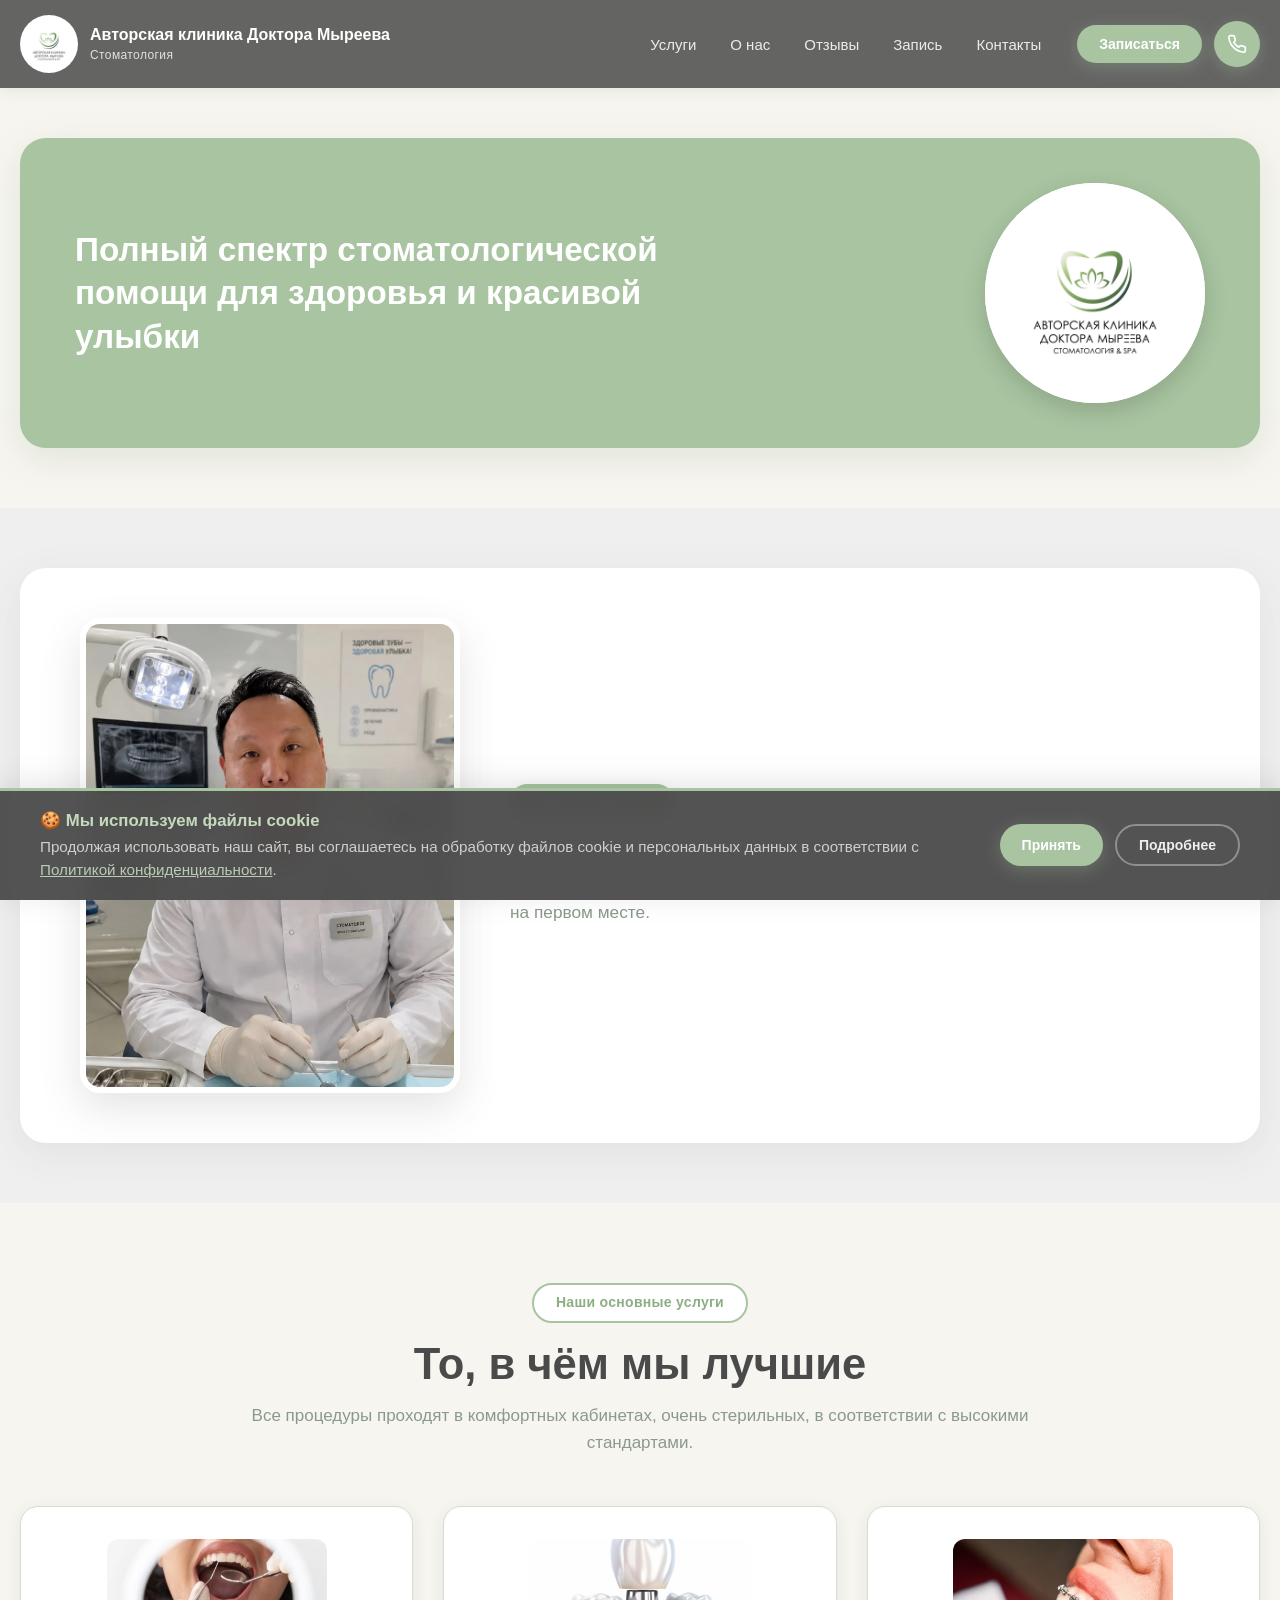
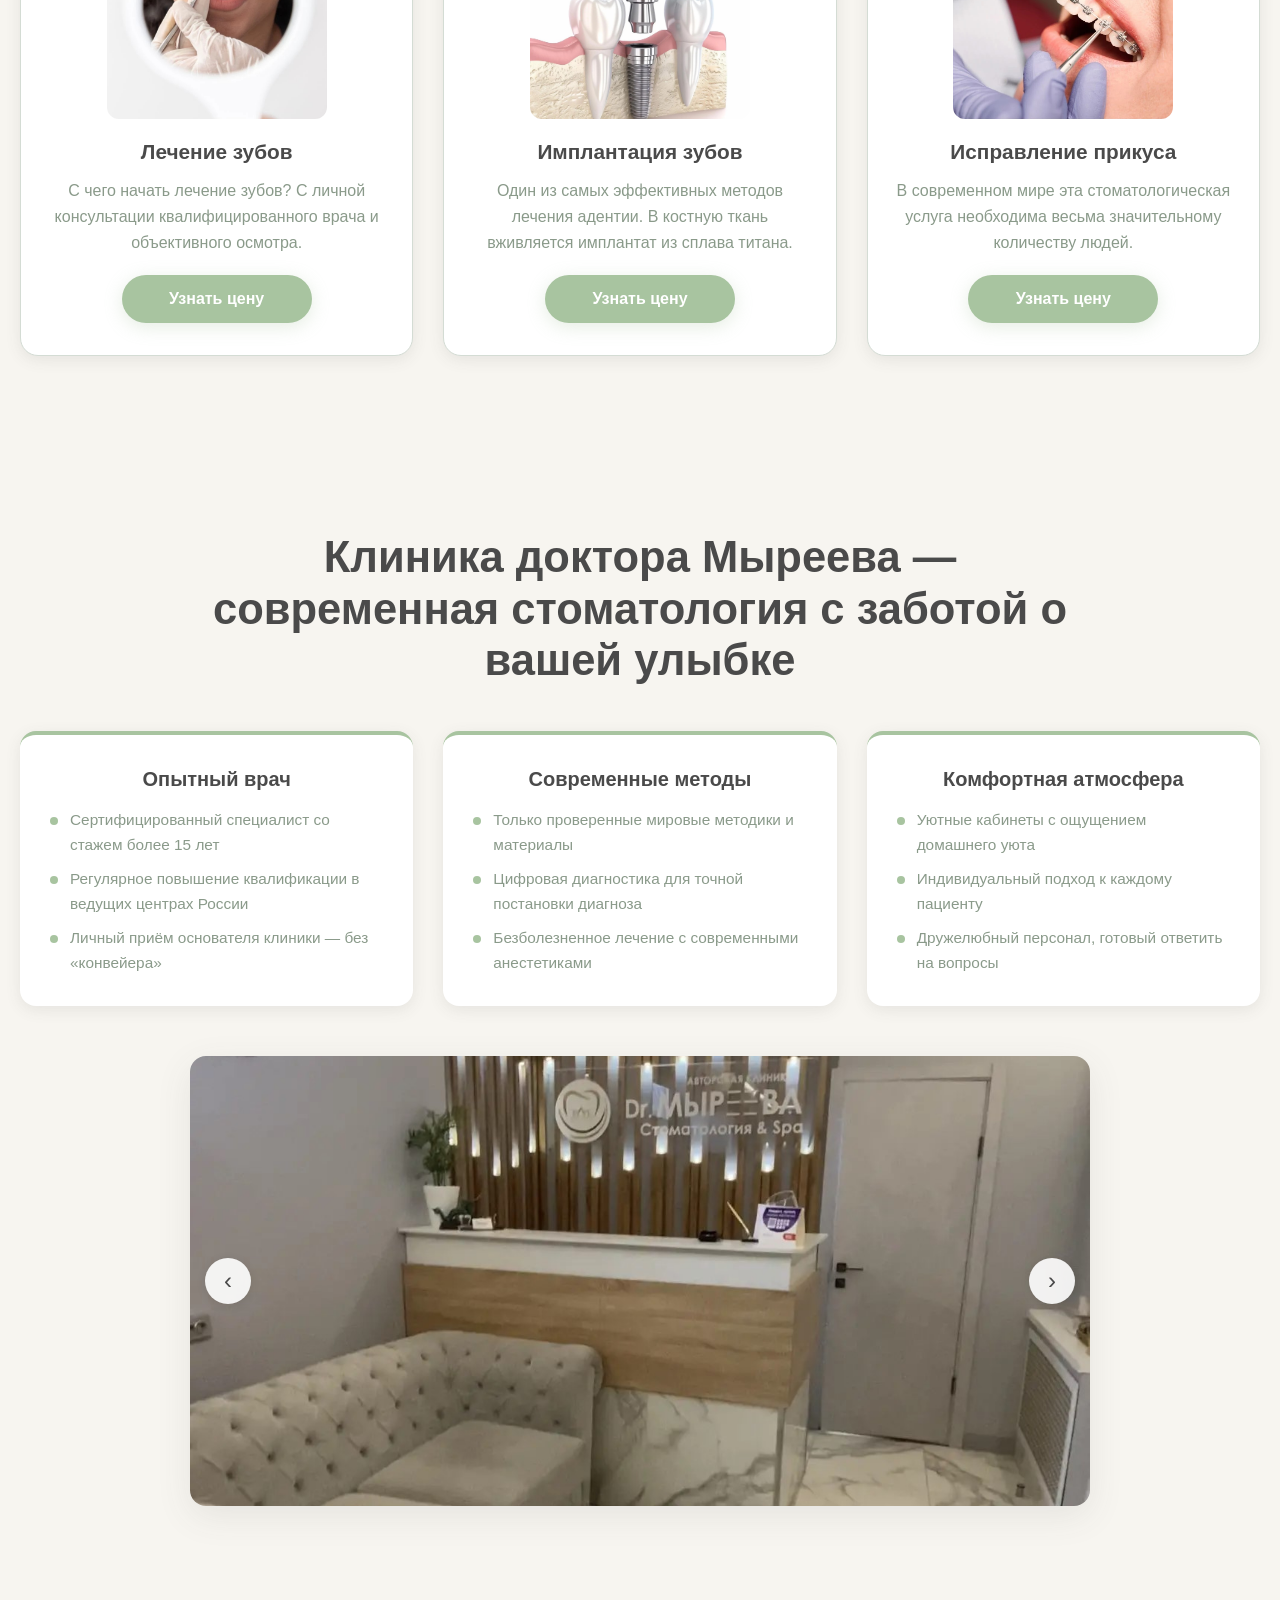
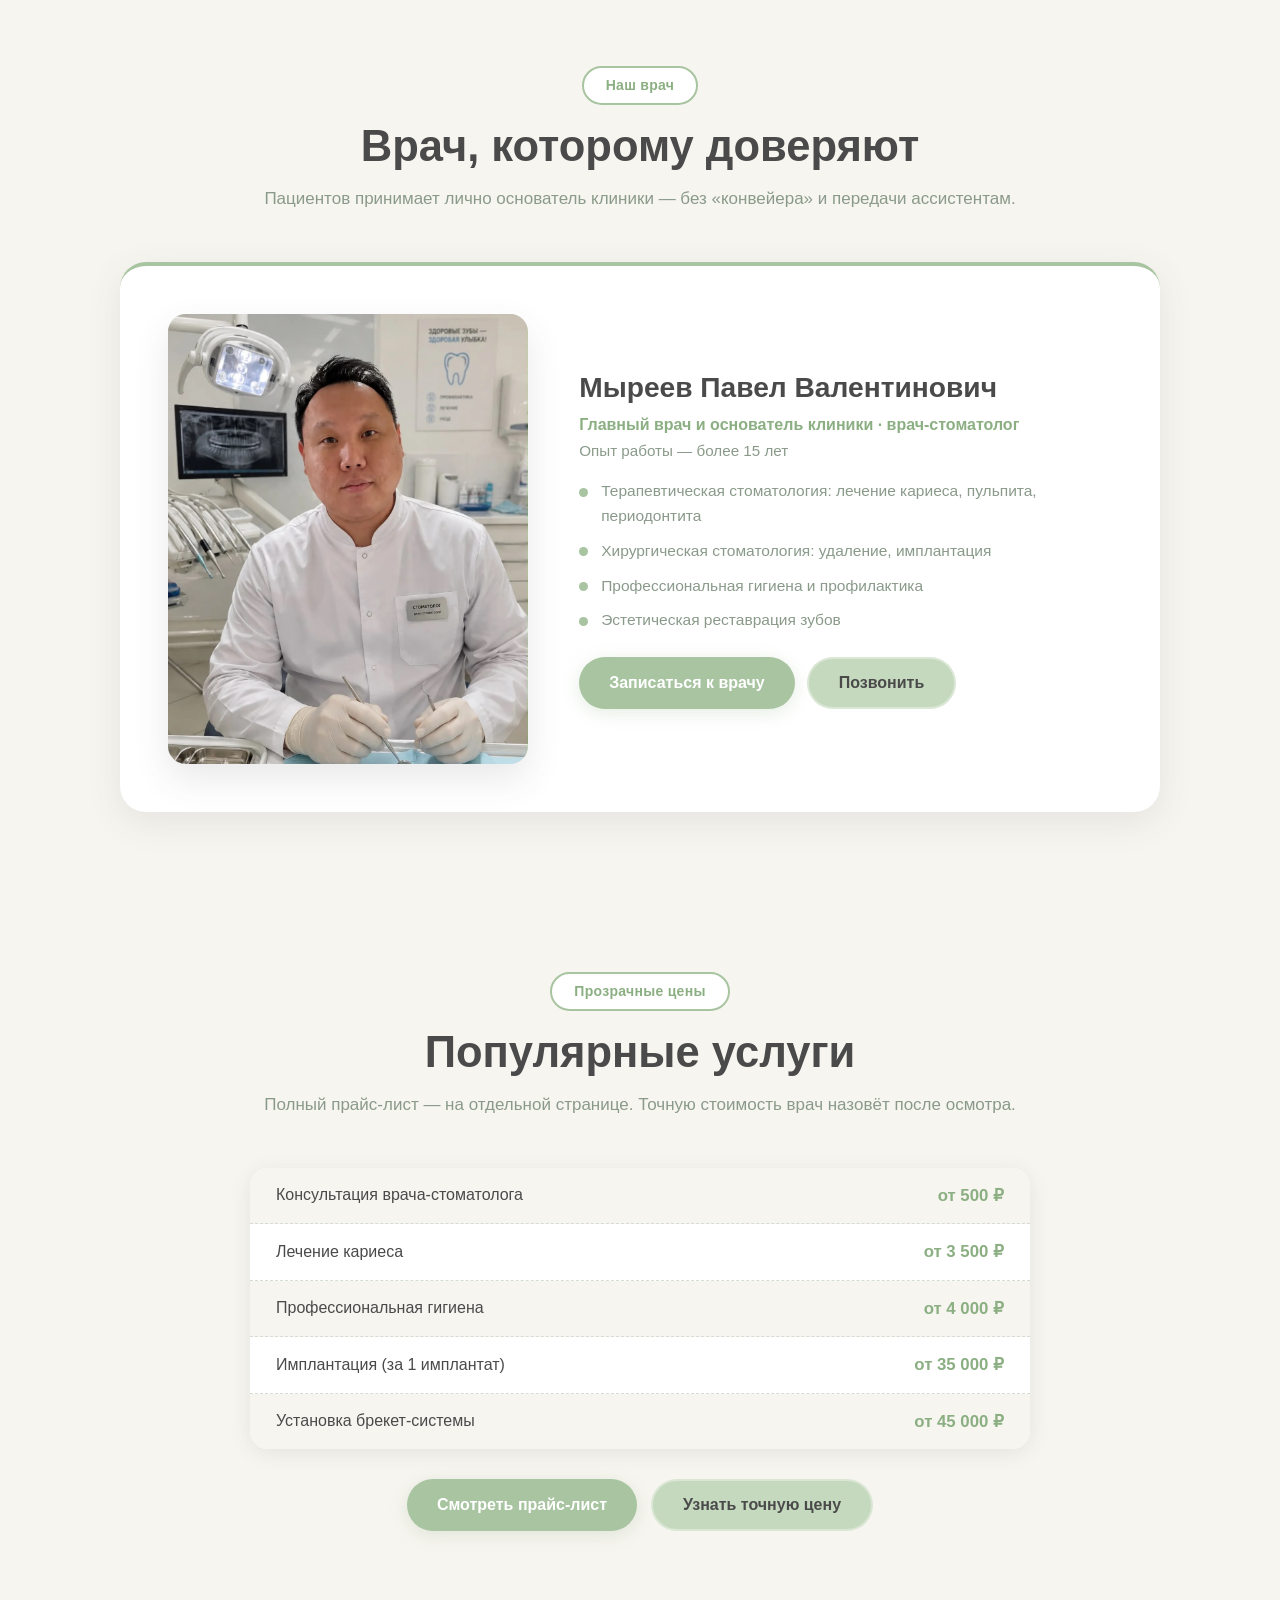
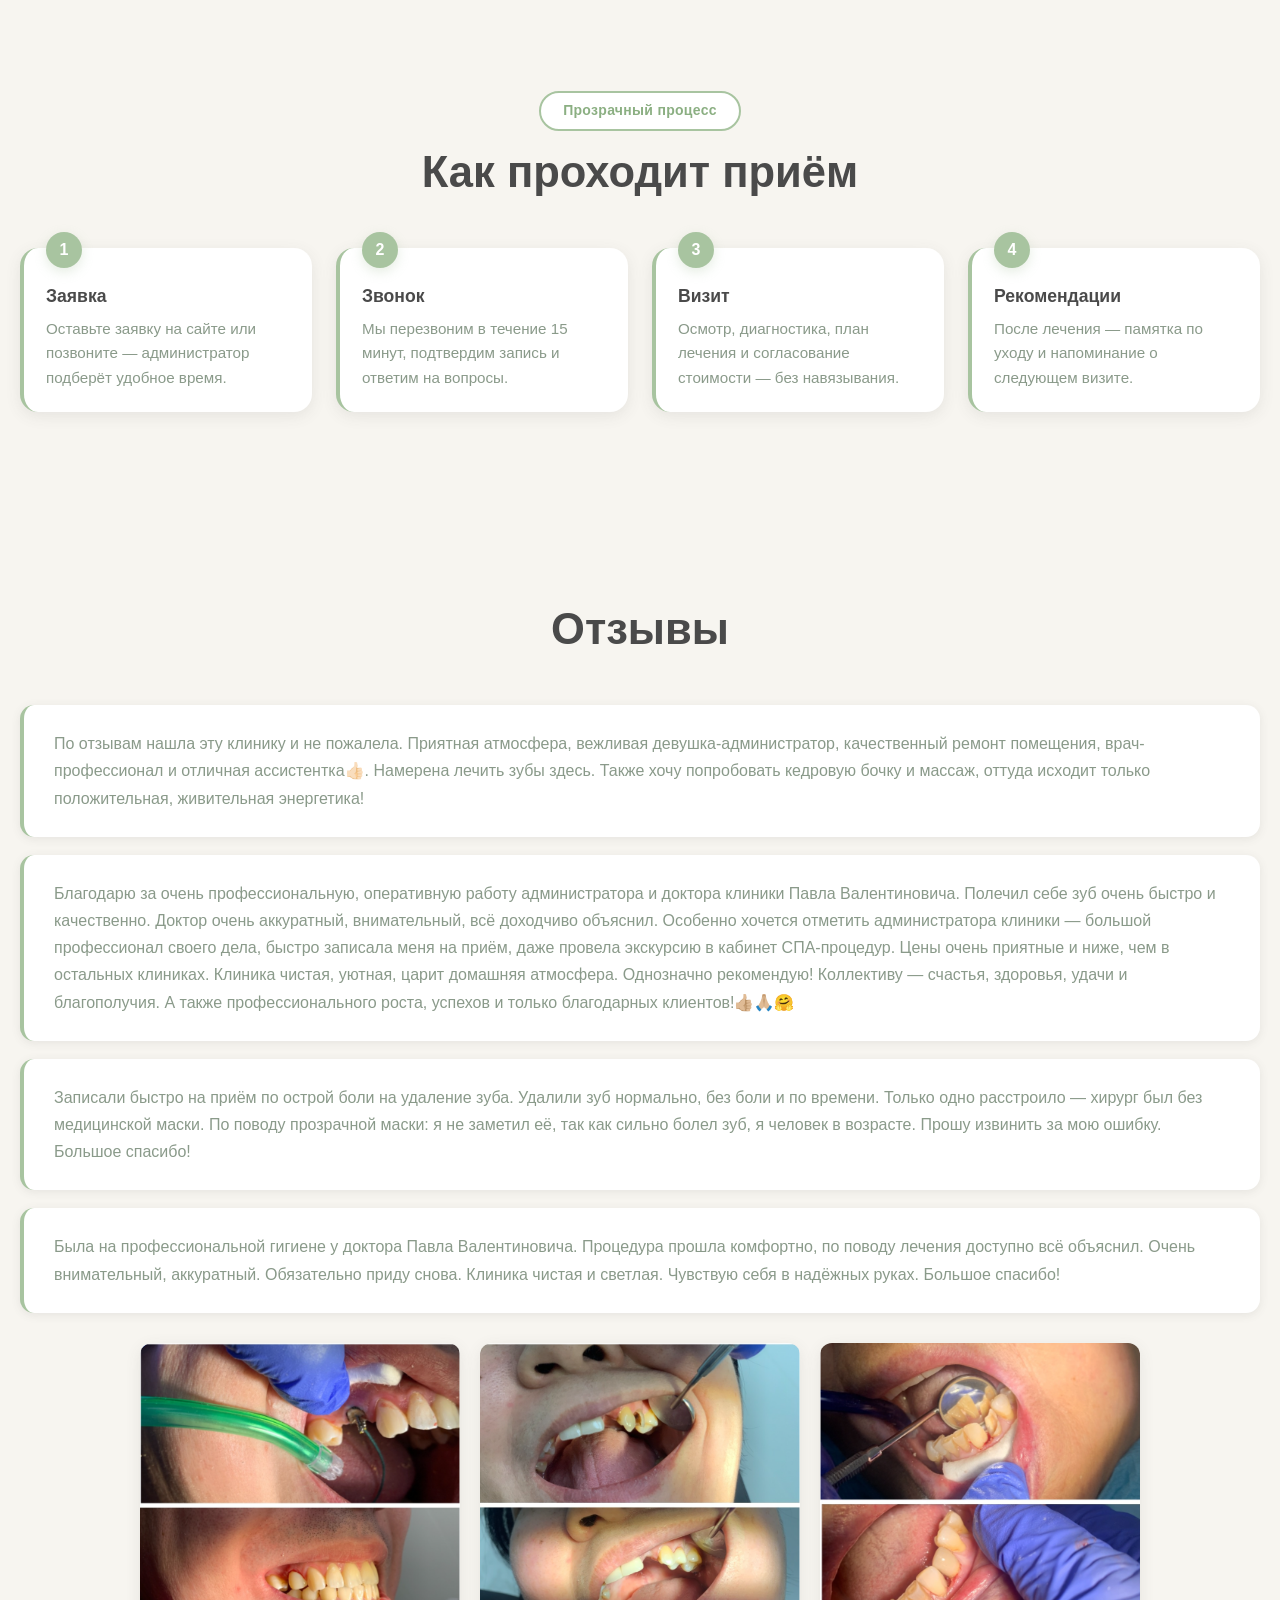
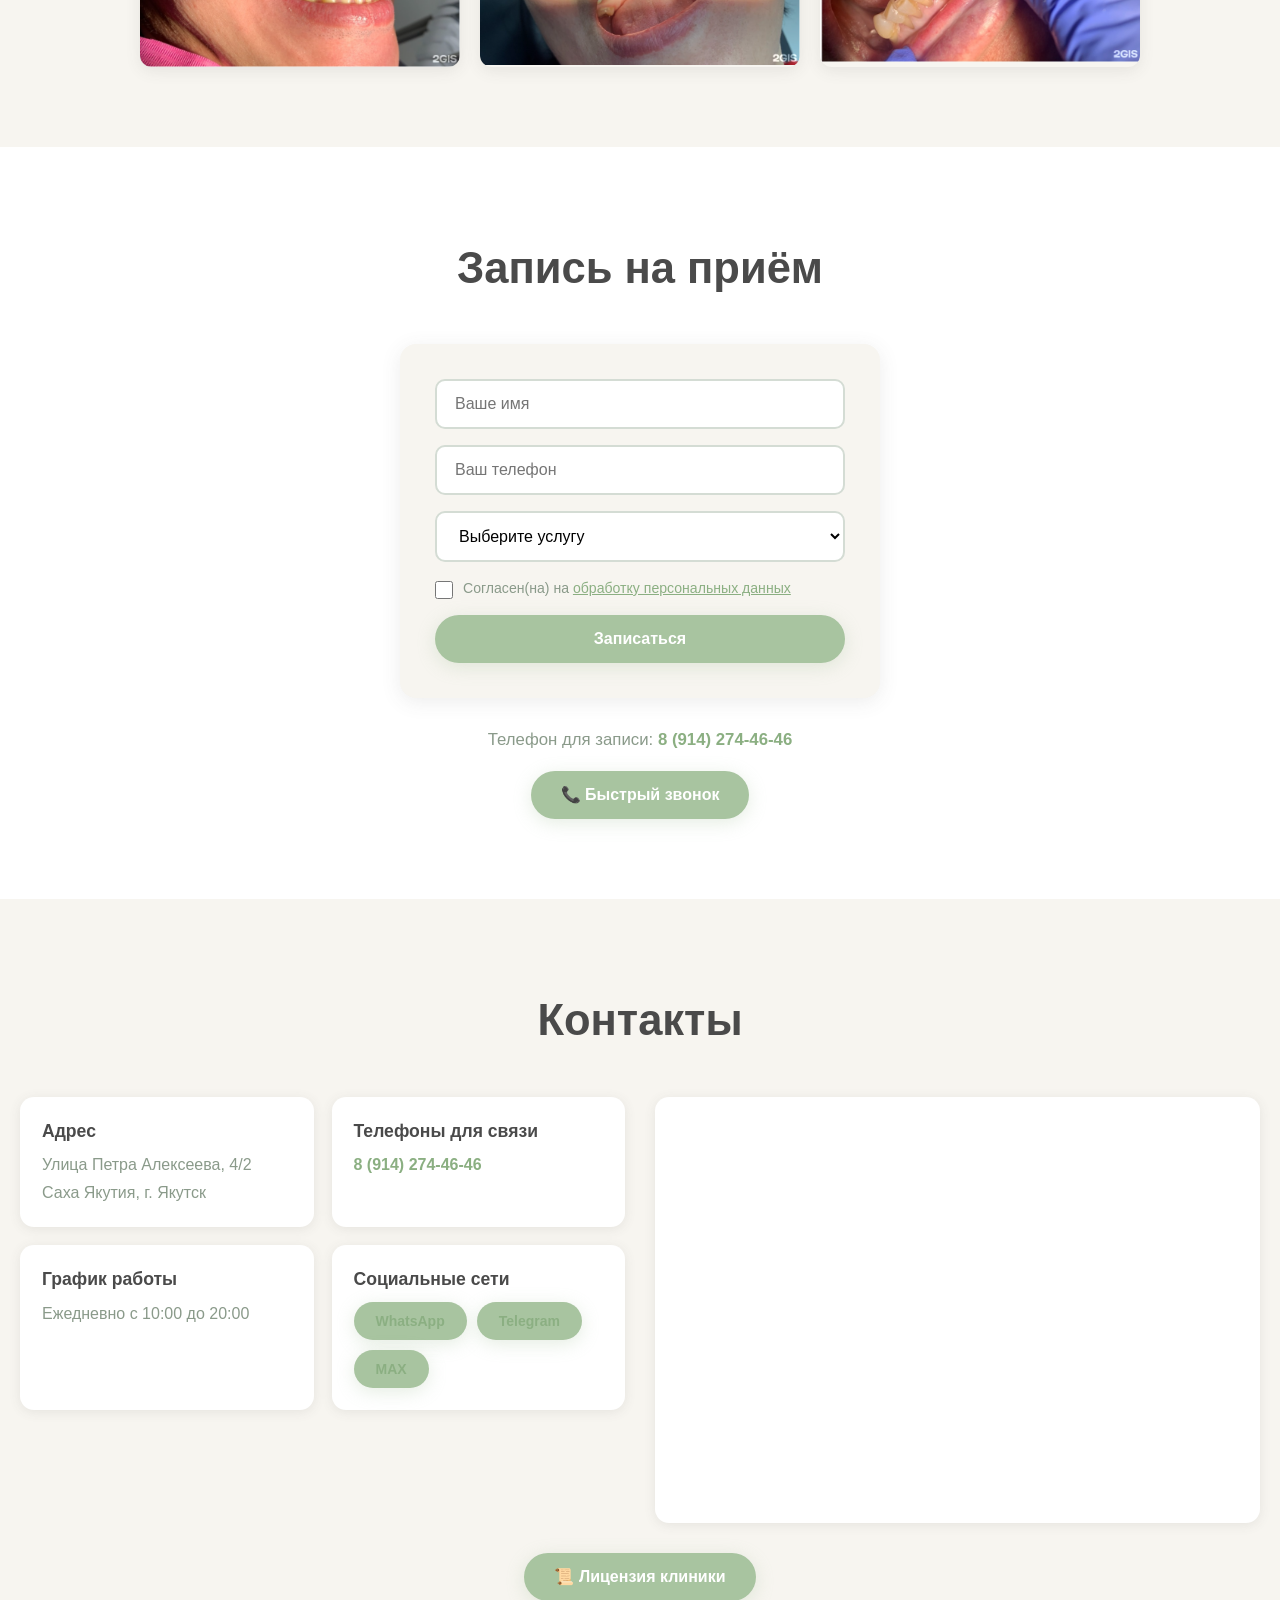
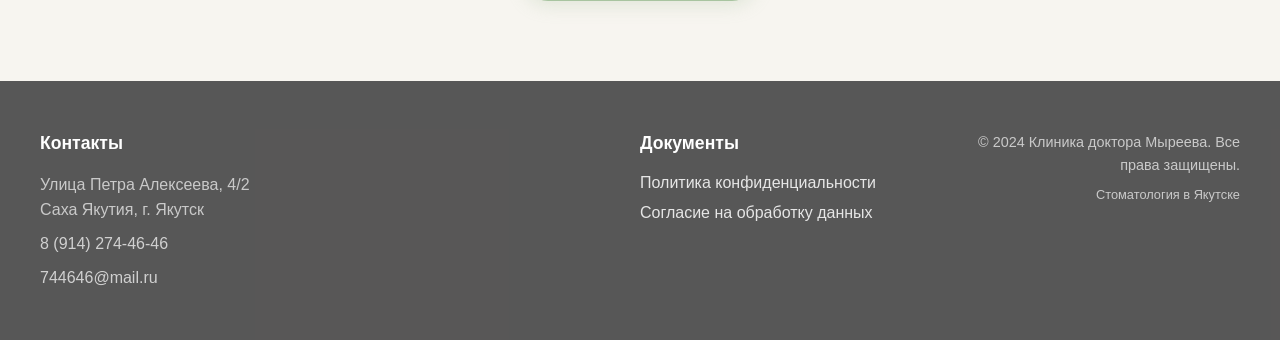
==== commit 2684ee0d: "докончил мб" ====
--- a/index.html
+++ b/index.html
@@ -5,16 +5,14 @@
     <meta name="viewport" content="width=device-width, initial-scale=1.0">
     <link rel="stylesheet" href="https://necolas.github.io/normalize.css/latest/normalize.css">
     <link rel="stylesheet" href="main.css">
-    <title>Клиника Доктора Мыреева</title>
-
-    <!-- Favicon -->
+    <title>Клиника Доктора Мыреева — стоматология в Якутске</title>
+
     <link rel="icon" href="/img/favicon.ico" type="image/x-icon">
     <link rel="icon" type="image/png" sizes="32x32" href="/img/favicon-32x32.png">
     <link rel="icon" type="image/png" sizes="16x16" href="/img/favicon-16x16.png">
     <link rel="apple-touch-icon" sizes="180x180" href="/img/apple-touch-icon.png">
     <link rel="manifest" href="/img/site.webmanifest">
 
-    <!-- Open Graph -->
     <meta property="og:title" content="Клиника доктора Мыреева" />
     <meta property="og:description" content="Современная стоматология в Якутске. Лечение зубов, имплантация, брекеты." />
     <meta property="og:image" content="https://drmyreev.ru/img/logo-og.jpg" />
@@ -28,197 +26,293 @@
 </head>
 <body>
 
-<!-- Баннер согласия с cookie -->
+<!-- ============ COOKIE ============ -->
 <div id="cookieConsent" class="cookie-consent">
-    <div class="cookie-consent-content">
-        <div class="cookie-consent-text">
+    <div class="cookie-consent__inner">
+        <div class="cookie-consent__text">
             <strong>🍪 Мы используем файлы cookie</strong>
             <p>Продолжая использовать наш сайт, вы соглашаетесь на обработку файлов cookie и персональных данных в соответствии с
-            <a href="#" onclick="openPrivacyModal(); return false;">Политикой конфиденциальности</a>.</p>
-        </div>
-        <div class="cookie-consent-buttons">
-            <button class="cookie-consent-btn cookie-consent-accept" onclick="acceptCookies()">Принять</button>
-            <button class="cookie-consent-btn cookie-consent-details" onclick="openPrivacyModal(); return false;">Подробнее</button>
+            <button type="button" class="cookie-consent__link" onclick="openPrivacyModal()">Политикой конфиденциальности</button>.</p>
+        </div>
+        <div class="cookie-consent__actions">
+            <button class="btn btn--primary btn--sm" onclick="acceptCookies()">Принять</button>
+            <button class="btn btn--ghost-light btn--sm" onclick="openPrivacyModal()">Подробнее</button>
         </div>
     </div>
 </div>
 
-<!-- ШАПКА -->
-<header class="header-wrap">
-    <div class="header">
-        <a href="https://2gis.ru/yakutsk/geo/7037510072926397" class="adres">
-            <div class="adres__logo">
-                <img src="img/LOGO1.jpg" alt="логотип">
-            </div>
-            <div class="adres__text">
-                <div class="adres__dom">Авторская клиника Доктора Мыреева</div>
-                <div class="adres__cities">СТОМАТОЛОГИЯ &amp; SPA</div>
-            </div>
+<!-- ============ ШАПКА ============ -->
+<header class="site-header">
+    <div class="site-header__inner">
+        <a href="index.html" class="brand">
+            <span class="brand__logo"><img src="img/LOGO1.jpg" alt="Логотип клиники Доктора Мыреева"></span>
+            <span class="brand__text">
+                <span class="brand__name">Авторская клиника Доктора Мыреева</span>
+                <span class="brand__tag">Стоматология</span>
+            </span>
         </a>
 
-        <button class="menu-toggle" id="menuToggle" aria-label="Открыть меню">
-            <span></span>
-            <span></span>
-            <span></span>
+        <button class="burger" id="menuToggle" aria-label="Открыть меню" aria-controls="headerContent" aria-expanded="false">
+            <span></span><span></span><span></span>
         </button>
 
-        <div class="header-content" id="headerContent">
-            <nav class="header-nav">
-                <a href="#usluge" class="header-nav__link">Услуги</a>
-                <a href="#about" class="header-nav__link">О нас</a>
-                <a href="#review" class="header-nav__link">Отзывы</a>
-                <a href="#appointment" class="header-nav__link">Запись</a>
-                <a href="#contacts" class="header-nav__link">Контакты</a>
+        <div class="site-header__panel" id="headerContent">
+            <nav class="main-nav" aria-label="Основная навигация">
+                <a href="#usluge" class="main-nav__link">Услуги</a>
+                <a href="#about" class="main-nav__link">О нас</a>
+                <a href="#review" class="main-nav__link">Отзывы</a>
+                <a href="#appointment" class="main-nav__link">Запись</a>
+                <a href="#contacts" class="main-nav__link">Контакты</a>
             </nav>
 
-            <div class="adres__text header-address">
-                <div class="adres__dom">г. Якутск, ул. Петра Алексеева 4/2</div>
-            </div>
-
-            <button type="button" class="contacts contacts__btn" onclick="openAppointmentModal()" aria-label="Записаться на приём">
-                <div class="contacts__mail">ЗАПИСЬ</div>
-            </button>
-
-            <a href="tel:+79142744646" class="contacts" aria-label="Позвонить" title="8 (914) 274-46-46">
-                <span class="contacts__icon">
-                    <svg xmlns="http://www.w3.org/2000/svg" viewBox="0 0 24 24" width="22" height="22" fill="none" stroke="currentColor" stroke-width="2" stroke-linecap="round" stroke-linejoin="round">
+            <p class="site-header__address">г. Якутск, ул. Петра Алексеева 4/2</p>
+
+            <div class="site-header__actions">
+                <button type="button" class="btn btn--primary btn--sm" onclick="openAppointmentModal()">Записаться</button>
+                <a href="tel:+79142744646" class="icon-btn" aria-label="Позвонить" title="8 (914) 274-46-46">
+                    <svg xmlns="http://www.w3.org/2000/svg" viewBox="0 0 24 24" width="20" height="20" fill="none" stroke="currentColor" stroke-width="2" stroke-linecap="round" stroke-linejoin="round" aria-hidden="true">
                         <path d="M22 16.92v3a2 2 0 0 1-2.18 2 19.79 19.79 0 0 1-8.63-3.07 19.5 19.5 0 0 1-6-6 19.79 19.79 0 0 1-3.07-8.67A2 2 0 0 1 4.11 2h3a2 2 0 0 1 2 1.72c.13.96.36 1.9.7 2.81a2 2 0 0 1-.45 2.11L8.09 9.91a16 16 0 0 0 6 6l1.27-1.27a2 2 0 0 1 2.11-.45c.91.34 1.85.57 2.81.7A2 2 0 0 1 22 16.92z"></path>
                     </svg>
-                </span>
-            </a>
+                </a>
+            </div>
         </div>
 
         <div class="overlay" id="overlay"></div>
     </div>
 </header>
 
-<!-- ЗЕЛЁНЫЙ ОСТРОВОК С ЛОГОТИПОМ -->
-<section class="intro">
-    <div class="intro__inner">
-        <div class="intro__text">
-            Полный спектр стоматологической помощи для здоровья и красивой улыбки
-        </div>
-        <div class="intro__logo">
-            <img src="img/LOGO1.jpg" alt="Логотип клиники доктора Мыреева">
-        </div>
-    </div>
-</section>
-
-<!-- HERO -->
-<section class="hero">
-    <div class="main">
-        <div class="main__photo">
-            <img src="img/vrach.jpg" alt="Главный врач — Мыреев Павел Валентинович">
-        </div>
-        <div class="main__text">
-            <div class="main__text_name">Дорогие друзья!</div>
-            <div class="main__text_wish">
-                Меня зовут Мыреев Павел Валентинович, я главный врач и основатель Авторской клиники Доктора Мыреева. Наша клиника - это место, где забота о пациентах стоит на первом месте.
-            </div>
-        </div>
-    </div>
-</section>
-
-<!-- УСЛУГИ -->
-<section class="usluge" id="usluge">
-    <div class="usluge__bg">
-        <div class="usluge__header">
-            <h2 class="usluge__header-osnova">Наши основные услуги</h2>
-            <h1 class="usluge__header-best">То, в чем мы лучшие</h1>
-            <h4 class="usluge__header-advantages">Все процедуры проходят в комфортных кабинках, очень стерильные, в соответствии с высокими стандартами</h4>
-        </div>
-
-        <div class="usluge__offer">
-            <div class="usluge__offer-glavnuy">
-                <img src="img/usluge2.jpg" alt="улыбка" class="usluge__offer-logo">
-                <h3 class="usluge__offer-zagolovok">Лечение зубов</h3>
-                <p class="usluge__offer-opisanie">С чего начать лечение зубов? С личной консультации квалифицированного врача. объективного осмотра.</p>
-                <button class="usluge__offer-button" onclick="openModal()">УЗНАТЬ ЦЕНУ</button>
-            </div>
-            <div class="usluge__offer-glavnuy">
-                <img src="img/imlant_new.jpg" alt="улыбка" class="usluge__offer-logo">
-                <h3 class="usluge__offer-zagolovok">Имплантация зубов</h3>
-                <p class="usluge__offer-opisanie">Один из самых эффективных методов лечения адентии. В костную ткань вживляется имплантат из сплава титана.</p>
-                <button class="usluge__offer-button" onclick="openModal()">УЗНАТЬ ЦЕНУ</button>
-            </div>
-            <div class="usluge__offer-glavnuy">
-                <img src="img/breket_new.jpg" alt="улыбка" class="usluge__offer-logo">
-                <h3 class="usluge__offer-zagolovok">Исправление прикуса</h3>
-                <p class="usluge__offer-opisanie">В современном мире эта стоматологическая услуга необходима весьма значительному количеству людей.</p>
-                <button class="usluge__offer-button" onclick="openModal()">УЗНАТЬ ЦЕНУ</button>
-            </div>
-        </div>
-    </div>
-</section>
-
-
-<!-- О НАС -->
-<section class="about" id="about">
-    <div class="about__bg">
-        <div class="about__header">
-            <div class="about__header-text">"Клиника доктора Мыреева - современная стоматология с заботой о вашей улыбке"</div>
-        </div>
-
-        <div class="about__adventure">
-            <div class="about__advenure-text">
-                <div class="about__advenure-text-header">Опытные врачи</div>
-                <div class="about__advenure-text-slova">"Команда сертифицированных специалистов со стажем работы от 10 лет"
-                    "Регулярное повышение квалификации в ведущих стоматологических центрах России"
-                    "Узкая специализация каждого врача для максимального качества лечения"</div>
-            </div>
-            <div class="about__advenure-text">
-                <div class="about__advenure-text-header">Современные методы</div>
-                <div class="about__advenure-text-slova">"Используем только проверенные мировые методики и материалы"
-                    "Цифровая диагностика для точной постановки диагноза"
-                    "Безболезненное лечение с применением современных анестетиков"</div>
-            </div>
-            <div class="about__advenure-text">
-                <div class="about__advenure-text-header">Комфортная атмосфера</div>
-                <div class="about__advenure-text-slova">"Уютные кабинеты, создающие ощущение домашнего уюта"
-                    "Индивидуальный подход к каждому пациенту"
-                    "Дружелюбный персонал, готовый ответить на все ваши вопросы"</div>
-            </div>
-
-            
-        </div>
+<main>
+
+    <!-- ============ ПРОМО-ПОЛОСА ============ -->
+    <section class="promo">
+        <div class="promo__inner">
+            <p class="promo__text">Полный спектр стоматологической помощи для здоровья и красивой улыбки</p>
+            <div class="promo__logo"><img src="img/LOGO1.jpg" alt="Логотип клиники"></div>
+        </div>
+    </section>
+
+    <!-- ============ ГЛАВНЫЙ ВРАЧ ============ -->
+    <section class="doctor">
+        <div class="doctor__card">
+            <div class="doctor__media">
+                <img src="img/vrach.jpg" alt="Главный врач — Мыреев Павел Валентинович">
+            </div>
+            <div class="doctor__body">
+                <span class="chip">Дорогие друзья!</span>
+                <p class="doctor__text">Меня зовут Мыреев Павел Валентинович, я главный врач и основатель Авторской клиники Доктора Мыреева. Наша клиника — это место, где забота о пациентах стоит на первом месте.</p>
+            </div>
+        </div>
+    </section>
+
+    <!-- ============ УСЛУГИ ============ -->
+    <section class="section services" id="usluge">
+        <header class="section__head">
+            <span class="chip chip--outline">Наши основные услуги</span>
+            <h2 class="section__title">То, в чём мы лучшие</h2>
+            <p class="section__lead">Все процедуры проходят в комфортных кабинетах, очень стерильных, в соответствии с высокими стандартами.</p>
+        </header>
+
+        <div class="card-grid">
+            <article class="service-card">
+                <div class="service-card__media"><img src="img/usluge2.jpg" alt="Лечение зубов"></div>
+                <h3 class="service-card__title">Лечение зубов</h3>
+                <p class="service-card__text">С чего начать лечение зубов? С личной консультации квалифицированного врача и объективного осмотра.</p>
+                <button class="btn btn--primary service-card__btn" onclick="openModal('treatment')">Узнать цену</button>
+            </article>
+
+            <article class="service-card">
+                <div class="service-card__media"><img src="img/imlant_new.jpg" alt="Имплантация зубов"></div>
+                <h3 class="service-card__title">Имплантация зубов</h3>
+                <p class="service-card__text">Один из самых эффективных методов лечения адентии. В костную ткань вживляется имплантат из сплава титана.</p>
+                <button class="btn btn--primary service-card__btn" onclick="openModal('implant')">Узнать цену</button>
+            </article>
+
+            <article class="service-card">
+                <div class="service-card__media"><img src="img/breket_new.jpg" alt="Исправление прикуса"></div>
+                <h3 class="service-card__title">Исправление прикуса</h3>
+                <p class="service-card__text">В современном мире эта стоматологическая услуга необходима весьма значительному количеству людей.</p>
+                <button class="btn btn--primary service-card__btn" onclick="openModal('braces')">Узнать цену</button>
+            </article>
+        </div>
+    </section>
+
+    <!-- ============ О НАС ============ -->
+    <section class="section about" id="about">
+        <div class="about__head">
+            <h2 class="section__title">Клиника доктора Мыреева — современная стоматология с заботой о вашей улыбке</h2>
+        </div>
+
+        <div class="feature-grid">
+            <article class="feature">
+                <h3 class="feature__title">Опытный врач</h3>
+                <ul class="feature__list">
+                    <li>Сертифицированный специалист со стажем более 15 лет</li>
+                    <li>Регулярное повышение квалификации в ведущих центрах России</li>
+                    <li>Личный приём основателя клиники — без «конвейера»</li>
+                </ul>
+            </article>
+
+            <article class="feature">
+                <h3 class="feature__title">Современные методы</h3>
+                <ul class="feature__list">
+                    <li>Только проверенные мировые методики и материалы</li>
+                    <li>Цифровая диагностика для точной постановки диагноза</li>
+                    <li>Безболезненное лечение с современными анестетиками</li>
+                </ul>
+            </article>
+
+            <article class="feature">
+                <h3 class="feature__title">Комфортная атмосфера</h3>
+                <ul class="feature__list">
+                    <li>Уютные кабинеты с ощущением домашнего уюта</li>
+                    <li>Индивидуальный подход к каждому пациенту</li>
+                    <li>Дружелюбный персонал, готовый ответить на вопросы</li>
+                </ul>
+            </article>
+        </div>
+
         <div class="about__img">
             <img src="img/fdsfdsfds.jpg" alt="">
             <img src="img/cabinet.png" alt="">
             <img src="img/ng.jpg" alt="">
             <img src="img/operas.jpg" alt="">
         </div>
-    </div>
-</section>
-
-<!-- ОТЗЫВЫ -->
-<section class="review" id="review">
-    <div class="review__bg">
-        <div class="review__header">Отзывы</div>
-
-        <div class="review-otziv">По отзывам нашла эту клинику и не пожалела. Приятная атмосфера, вежливая девушка-администратор, качественный ремонт помещения, врач-профессионал и отличная ассистентка👍🏻. Намерена лечить зубы здесь. Также хочу попробовать кедровую бочку и массаж, оттуда исходит только положительная, живительная энергетика!</div>
-        <div class="review-otziv">Благодарю за очень профессиональную, оперативную работу администратора и доктора клиники Павла Валентиновича. Полечил себе зуб очень быстро и качественно. Доктор очень аккуратный, внимательный, все очень доходчиво объяснил. Особенно хочется отметить администратора клиники, большой профессионал своего дела, быстро меня записала на прием к доктору, даже провела экскурсию в кабинет СПА процедуры. Цены на услуги очень приятные и ниже чем у остальных клиник. Клиника чистая, уютная, царит домашняя атмосфера. Очень доволен результатом и однозначно всем рекомендую, не пожалеете! Коллективу клиники пожелаю простого человеческого счастья, здоровья, удачи и благополучия в ваших семьях. А также профессионального роста, успехов, процветания и только благодарных клиентов!👍🏼🙏🏼🤗</div>
-        <div class="review-otziv">Записали быстро на прием по острой боли на удаление зуба. Удалили зуб нормально, без боли и по времени. Только меня одно расстроило, что хирург был без медицинской маски. По поводу прозрачной маски: я не заметил её, так как сильно болел зуб, я человек в возрасте, поэтому не заметил. Прошу меня извинить за мою ошибку. Большое вам спасибо!</div>
-        <div class="review-otziv">Была на профессиональной гигиене у доктора Павла Валентиновича. Процедура прошла комфортно, по поводу лечения доступно все объяснил. Очень внимательный, аккуратный. Обязательно приду снова. Клиника чистая и светлая. Вернусь обязательно, т.к. чувствую себя в надежных руках. Большое спасибо!</div>
-
-        <div class="review-img"><img src="img/otziv1.png" alt=""></div>
-        <div class="review-img"><img src="img/otziv2.png" alt=""></div>
-        <div class="review-img"><img src="img/otziv3.png" alt=""></div>
-    </div>
-</section>
-
-<!-- ЗАПИСЬ -->
-<section class="appointment" id="appointment">
-    <div class="appointment__bg">
-        <div class="appointment__header">Запись на прием</div>
-
-        <div class="appointment__form" id="appointmentForm">
-            <div class="appointment__form-input">
+    </section>
+
+    <!-- ============ ВРАЧ ============ -->
+    <section class="section team" id="team">
+        <header class="section__head">
+            <span class="chip chip--outline">Наш врач</span>
+            <h2 class="section__title">Врач, которому доверяют</h2>
+            <p class="section__lead">Пациентов принимает лично основатель клиники — без «конвейера» и передачи ассистентам.</p>
+        </header>
+
+        <article class="doctor-profile">
+            <div class="doctor-profile__media">
+                <img src="img/vrach.jpg" alt="Мыреев Павел Валентинович — главный врач клиники">
+            </div>
+            <div class="doctor-profile__body">
+                <h3 class="doctor-profile__name">Мыреев Павел Валентинович</h3>
+                <p class="doctor-profile__role">Главный врач и основатель клиники · врач-стоматолог</p>
+                <p class="doctor-profile__exp">Опыт работы — более 15 лет</p>
+
+                <ul class="doctor-profile__list">
+                    <li>Терапевтическая стоматология: лечение кариеса, пульпита, периодонтита</li>
+                    <li>Хирургическая стоматология: удаление, имплантация</li>
+                    <li>Профессиональная гигиена и профилактика</li>
+                    <li>Эстетическая реставрация зубов</li>
+                </ul>
+
+                <div class="doctor-profile__actions">
+                    <button class="btn btn--primary" onclick="openAppointmentModal()">Записаться к врачу</button>
+                    <a href="tel:+79142744646" class="btn btn--ghost-light" style="background:var(--primary-light);color:var(--dark);">Позвонить</a>
+                </div>
+            </div>
+        </article>
+    </section>
+
+    <!-- ============ ЦЕНЫ (ТИЗЕР) ============ -->
+    <section class="section prices" id="prices">
+        <header class="section__head">
+            <span class="chip chip--outline">Прозрачные цены</span>
+            <h2 class="section__title">Популярные услуги</h2>
+            <p class="section__lead">Полный прайс-лист — на отдельной странице. Точную стоимость врач назовёт после осмотра.</p>
+        </header>
+
+        <div class="price-table">
+            <div class="price-row">
+                <span class="price-row__name">Консультация врача-стоматолога</span>
+                <span class="price-row__value">от 500 ₽</span>
+            </div>
+            <div class="price-row">
+                <span class="price-row__name">Лечение кариеса</span>
+                <span class="price-row__value">от 3 500 ₽</span>
+            </div>
+            <div class="price-row">
+                <span class="price-row__name">Профессиональная гигиена</span>
+                <span class="price-row__value">от 4 000 ₽</span>
+            </div>
+            <div class="price-row">
+                <span class="price-row__name">Имплантация (за 1 имплантат)</span>
+                <span class="price-row__value">от 35 000 ₽</span>
+            </div>
+            <div class="price-row">
+                <span class="price-row__name">Установка брекет-системы</span>
+                <span class="price-row__value">от 45 000 ₽</span>
+            </div>
+        </div>
+
+        <div class="prices__actions">
+            <button class="btn btn--primary" onclick="openPriceModal()">Смотреть прайс-лист</button>
+            <button class="btn btn--ghost-light" style="background:var(--primary-light);color:var(--dark);" onclick="openModal()">Узнать точную цену</button>
+        </div>
+    </section>
+
+    <!-- ============ КАК ПРОХОДИТ ПРИЁМ ============ -->
+    <section class="section process" id="process">
+        <header class="section__head">
+            <span class="chip chip--outline">Прозрачный процесс</span>
+            <h2 class="section__title">Как проходит приём</h2>
+        </header>
+
+        <ol class="steps">
+            <li class="step">
+                <span class="step__num">1</span>
+                <h3 class="step__title">Заявка</h3>
+                <p class="step__text">Оставьте заявку на сайте или позвоните — администратор подберёт удобное время.</p>
+            </li>
+            <li class="step">
+                <span class="step__num">2</span>
+                <h3 class="step__title">Звонок</h3>
+                <p class="step__text">Мы перезвоним в течение 15 минут, подтвердим запись и ответим на вопросы.</p>
+            </li>
+            <li class="step">
+                <span class="step__num">3</span>
+                <h3 class="step__title">Визит</h3>
+                <p class="step__text">Осмотр, диагностика, план лечения и согласование стоимости — без навязывания.</p>
+            </li>
+            <li class="step">
+                <span class="step__num">4</span>
+                <h3 class="step__title">Рекомендации</h3>
+                <p class="step__text">После лечения — памятка по уходу и напоминание о следующем визите.</p>
+            </li>
+        </ol>
+    </section>
+
+    <!-- ============ ОТЗЫВЫ ============ -->
+    <section class="section reviews" id="review">
+        <header class="section__head">
+            <h2 class="section__title">Отзывы</h2>
+        </header>
+
+        <div class="reviews__list">
+            <blockquote class="review">По отзывам нашла эту клинику и не пожалела. Приятная атмосфера, вежливая девушка-администратор, качественный ремонт помещения, врач-профессионал и отличная ассистентка👍🏻. Намерена лечить зубы здесь. Также хочу попробовать кедровую бочку и массаж, оттуда исходит только положительная, живительная энергетика!</blockquote>
+            <blockquote class="review">Благодарю за очень профессиональную, оперативную работу администратора и доктора клиники Павла Валентиновича. Полечил себе зуб очень быстро и качественно. Доктор очень аккуратный, внимательный, всё доходчиво объяснил. Особенно хочется отметить администратора клиники — большой профессионал своего дела, быстро записала меня на приём, даже провела экскурсию в кабинет СПА-процедур. Цены очень приятные и ниже, чем в остальных клиниках. Клиника чистая, уютная, царит домашняя атмосфера. Однозначно рекомендую! Коллективу — счастья, здоровья, удачи и благополучия. А также профессионального роста, успехов и только благодарных клиентов!👍🏼🙏🏼🤗</blockquote>
+            <blockquote class="review">Записали быстро на приём по острой боли на удаление зуба. Удалили зуб нормально, без боли и по времени. Только одно расстроило — хирург был без медицинской маски. По поводу прозрачной маски: я не заметил её, так как сильно болел зуб, я человек в возрасте. Прошу извинить за мою ошибку. Большое спасибо!</blockquote>
+            <blockquote class="review">Была на профессиональной гигиене у доктора Павла Валентиновича. Процедура прошла комфортно, по поводу лечения доступно всё объяснил. Очень внимательный, аккуратный. Обязательно приду снова. Клиника чистая и светлая. Чувствую себя в надёжных руках. Большое спасибо!</blockquote>
+        </div>
+
+        <div class="reviews__gallery">
+            <div class="reviews__shot"><img src="img/otziv1.png" alt="Отзыв"></div>
+            <div class="reviews__shot"><img src="img/otziv2.png" alt="Отзыв"></div>
+            <div class="reviews__shot"><img src="img/otziv3.png" alt="Отзыв"></div>
+        </div>
+    </section>
+
+    <!-- ============ ЗАПИСЬ ============ -->
+    <section class="section booking" id="appointment">
+        <header class="section__head">
+            <h2 class="section__title">Запись на приём</h2>
+        </header>
+
+        <form class="booking__form" id="appointmentForm">
+            <div class="field">
                 <input type="text" placeholder="Ваше имя" id="appointmentName" required>
             </div>
-            <div class="appointment__form-input">
+            <div class="field">
                 <input type="tel" placeholder="Ваш телефон" id="appointmentPhone" required pattern="[0-9+\-() ]+" title="Введите номер телефона">
             </div>
-            <div class="appointment__form-input">
+            <div class="field">
                 <select id="appointmentService" required>
                     <option value="">Выберите услугу</option>
                     <option value="consult">Консультация</option>
@@ -229,101 +323,93 @@
                     <option value="surgery">Хирургия</option>
                 </select>
             </div>
-            <button type="button" class="appointment__form-button" onclick="submitAppointment()">Записаться</button>
-        </div>
-
-        <div class="appointment__contacts">
-            <div class="appointment__contacts-phone">
-                Телефон для записи: <a href="tel:+79142744646">8 (914) 274-46-46</a>
-            </div>
-        </div>
-
-        <div class="appointment__call-button">
-            <a href="tel:+79679284280" class="appointment__call-link">📞 Быстрый звонок</a>
-        </div>
-    </div>
-</section>
-
-<!-- КОНТАКТЫ -->
-<section class="contacts" id="contacts">
-    <div class="contacts__bg">
-        <div class="contacts__header">Контакты</div>
-
-        <div class="contacts__content">
+            <label class="consent-checkbox">
+                <input type="checkbox" id="bookingConsent" required>
+                <span>Согласен(на) на <button type="button" class="consent-link" onclick="openConsentModal()">обработку персональных данных</button></span>
+            </label>
+            <button type="button" class="btn btn--primary btn--block" onclick="submitAppointment()">Записаться</button>
+        </form>
+
+        <p class="booking__phone">Телефон для записи: <a href="tel:+79142744646">8 (914) 274-46-46</a></p>
+        <div class="booking__call">
+            <a href="tel:+79142744646" class="btn btn--primary">📞 Быстрый звонок</a>
+        </div>
+    </section>
+
+    <!-- ============ КОНТАКТЫ ============ -->
+    <section class="section contacts" id="contacts">
+        <header class="section__head">
+            <h2 class="section__title">Контакты</h2>
+        </header>
+
+        <div class="contacts__grid">
             <div class="contacts__info">
-                <div class="contacts__address">
-                    <div class="contacts__address-title">Адрес:</div>
-                    <div class="contacts__address-text">Улица Петра Алексеева, 4/2</div>
-                    <div class="contacts__address-city">Саха Якутия, г. Якутск</div>
+                <div class="info-card">
+                    <h3 class="info-card__title">Адрес</h3>
+                    <p>Улица Петра Алексеева, 4/2</p>
+                    <p>Саха Якутия, г. Якутск</p>
                 </div>
-
-                <div class="contacts__phones">
-                    <div class="contacts__phones-title">Телефоны для связи:</div>
-                    <div class="contacts__phone"><a href="tel:+79142744646">8 (914) 274-46-46</a></div>
+                <div class="info-card">
+                    <h3 class="info-card__title">Телефоны для связи</h3>
+                    <p><a href="tel:+79142744646">8 (914) 274-46-46</a></p>
                 </div>
-
-                <div class="contacts__schedule">
-                    <div class="contacts__schedule-title">График работы:</div>
-                    <div class="contacts__schedule-text">Ежедневно с 10:00 до 20:00</div>
+                <div class="info-card">
+                    <h3 class="info-card__title">График работы</h3>
+                    <p>Ежедневно с 10:00 до 20:00</p>
                 </div>
-
-                <div class="contacts__social">
-                    <div class="contacts__social-title">Социальные сети:</div>
-                    <div class="contacts__social-links">
-                        <a href="https://wa.me/79142744646" class="contacts__social-link">WhatsApp</a>
-                        <a href="https://t.me/doctormyreev" class="contacts__social-link">Telegram</a>
-                        <a href="https://max.ru/u/f9LHodD0cOKuRtO3bGPkwKb0fdtOAMibD1cNgnsdWsUdrBiBsMaCDI0j8To" class="contacts__social-link">MAX</a>
+                <div class="info-card">
+                    <h3 class="info-card__title">Социальные сети</h3>
+                    <div class="social-links">
+                        <a href="https://wa.me/79142744646" class="btn btn--primary btn--sm">WhatsApp</a>
+                        <a href="https://t.me/doctormyreev" class="btn btn--primary btn--sm">Telegram</a>
+                        <a href="https://max.ru/u/f9LHodD0cOKuRtO3bGPkwKb0fdtOAMibD1cNgnsdWsUdrBiBsMaCDI0j8To" class="btn btn--primary btn--sm">MAX</a>
                     </div>
                 </div>
             </div>
 
             <div class="contacts__map">
-                <iframe id="map_965281090" frameborder="0" src="https://makemap.2gis.ru/widget?data=[base64]" sandbox="allow-modals allow-forms allow-scripts allow-same-origin allow-popups allow-top-navigation-by-user-activation"></iframe>
+                <iframe id="map_965281090" src="https://makemap.2gis.ru/widget?data=[base64]" sandbox="allow-modals allow-forms allow-scripts allow-same-origin allow-popups allow-top-navigation-by-user-activation"></iframe>
             </div>
         </div>
 
         <div class="contacts__license">
-            <button class="contacts__license-button" onclick="openLicenseModal()">📜 Лицензия клиники</button>
-        </div>
-    </div>
-</section>
-
-<!-- ФУТЕР -->
-<footer class="footer">
-    <div class="footer__bg">
-        <div class="footer__content">
-            <div class="footer__contacts">
-                <div class="footer__contacts-title">Контакты</div>
-                <div class="footer__contacts-address">
-                    Улица Петра Алексеева, 4/2<br>
-                    Саха Якутия, г. Якутск
-                </div>
-                <div class="footer__contacts-phone"><a href="tel:+79142744646">8 (914) 274-46-46</a></div>
-                <div class="footer__contacts-email"><a href="mailto:744646@mail.ru">744646@mail.ru</a></div>
-            </div>
-
-            <div class="footer__nav">
-                <div class="footer__nav-title">Навигация</div>
-                <div class="footer__nav-links">
-                    <a href="#" class="footer__nav-link" onclick="openPrivacyModal(); return false;">Политика конфиденциальности</a>
-                    <a href="#" class="footer__nav-link" onclick="openConsentModal(); return false;">Согласие на обработку данных</a>
-                </div>
-            </div>
-
-            <div class="footer__copyright">
-                <div class="footer__copyright-text">© 2024 Клиника доктора Мыреева. Все права защищены.</div>
-                <div class="footer__copyright-subtext">Стоматология в Якутске</div>
-            </div>
+            <button class="btn btn--primary" onclick="openLicenseModal()">📜 Лицензия клиники</button>
+        </div>
+    </section>
+
+</main>
+
+<!-- ============ ФУТЕР ============ -->
+<footer class="site-footer">
+    <div class="site-footer__inner">
+        <div class="site-footer__col">
+            <h3 class="site-footer__title">Контакты</h3>
+            <p>Улица Петра Алексеева, 4/2<br>Саха Якутия, г. Якутск</p>
+            <p><a href="tel:+79142744646">8 (914) 274-46-46</a></p>
+            <p><a href="mailto:744646@mail.ru">744646@mail.ru</a></p>
+        </div>
+
+        <div class="site-footer__col">
+            <h3 class="site-footer__title">Документы</h3>
+            <div class="site-footer__links">
+                <button type="button" class="site-footer__link-btn" onclick="openPrivacyModal()">Политика конфиденциальности</button>
+                <button type="button" class="site-footer__link-btn" onclick="openConsentModal()">Согласие на обработку данных</button>
+            </div>
+        </div>
+
+        <div class="site-footer__col site-footer__col--right">
+            <p class="site-footer__copy">© 2024 Клиника доктора Мыреева. Все права защищены.</p>
+            <p class="site-footer__sub">Стоматология в Якутске</p>
         </div>
     </div>
 </footer>
 
-<!-- Модальное окно цены -->
+<!-- ============ МОДАЛКА ЦЕНЫ ============ -->
 <div id="modal" class="modal">
-    <div class="modal-content">
-        <span class="close" onclick="closeModal()">&times;</span>
-        <h2>Узнать точную цену</h2>
-        <form class="modal-form" id="modalForm" onsubmit="submitModalForm(event)">
+    <div class="modal__dialog">
+        <span class="modal__close" onclick="closeModal()">&times;</span>
+        <h2 class="modal__title">Узнать точную цену</h2>
+        <form class="modal__form" id="modalForm" onsubmit="submitModalForm(event)">
             <input type="text" id="modalName" placeholder="Ваше имя" required>
             <input type="tel" id="modalPhone" placeholder="Ваш телефон" required>
             <input type="email" id="modalEmail" placeholder="Ваш email">
@@ -337,22 +423,111 @@
                 <option value="surgery">Хирургия</option>
             </select>
             <textarea id="modalComment" placeholder="Дополнительная информация"></textarea>
-            <button type="submit">Отправить заявку</button>
+            <label class="consent-checkbox">
+                <input type="checkbox" id="modalConsent" required>
+                <span>Согласен(на) на <button type="button" class="consent-link" onclick="openConsentModal()">обработку персональных данных</button></span>
+            </label>
+            <button type="submit" class="btn btn--primary btn--block">Отправить заявку</button>
         </form>
     </div>
 </div>
 
-<!-- Модальное окно политики -->
+<!-- ============ МОДАЛКА ПРАЙС-ЛИСТА ============ -->
+<div id="priceModal" class="modal">
+    <div class="modal__dialog modal__dialog--wide">
+        <span class="modal__close" onclick="closePriceModal()">&times;</span>
+        <h2 class="modal__title">Прайс-лист клиники</h2>
+        <p class="price-modal__note">Цены указаны «от» и не являются публичной офертой. Точную стоимость врач назовёт после осмотра.</p>
+
+        <!-- Якорное меню -->
+        <nav class="price-modal__nav" aria-label="Категории прайса">
+            <a href="#price-therapy" class="price-modal__nav-link" onclick="scrollToPrice(event, 'price-therapy')">Терапия</a>
+            <a href="#price-surgery" class="price-modal__nav-link" onclick="scrollToPrice(event, 'price-surgery')">Хирургия</a>
+            <a href="#price-implant" class="price-modal__nav-link" onclick="scrollToPrice(event, 'price-implant')">Имплантация</a>
+            <a href="#price-ortho" class="price-modal__nav-link" onclick="scrollToPrice(event, 'price-ortho')">Ортодонтия</a>
+            <a href="#price-hygiene" class="price-modal__nav-link" onclick="scrollToPrice(event, 'price-hygiene')">Гигиена</a>
+        </nav>
+
+        <!-- TODO: заменить данные на реальные -->
+
+        <section class="price-modal__section" id="price-therapy">
+            <h3 class="price-modal__subtitle">Терапия</h3>
+            <div class="price-table price-table--modal">
+                <div class="price-row"><span class="price-row__name">Консультация врача-стоматолога</span><span class="price-row__value">от 500 ₽</span></div>
+                <div class="price-row"><span class="price-row__name">Лечение кариеса (1 поверхность)</span><span class="price-row__value">от 3 500 ₽</span></div>
+                <div class="price-row"><span class="price-row__name">Лечение кариеса (2 и более поверхностей)</span><span class="price-row__value">от 4 500 ₽</span></div>
+                <div class="price-row"><span class="price-row__name">Лечение пульпита (1 канал)</span><span class="price-row__value">от 5 500 ₽</span></div>
+                <div class="price-row"><span class="price-row__name">Лечение периодонтита</span><span class="price-row__value">от 6 500 ₽</span></div>
+                <div class="price-row"><span class="price-row__name">Замена пломбы</span><span class="price-row__value">от 2 500 ₽</span></div>
+                <div class="price-row"><span class="price-row__name">Эстетическая реставрация зуба</span><span class="price-row__value">от 7 000 ₽</span></div>
+            </div>
+        </section>
+
+        <section class="price-modal__section" id="price-surgery">
+            <h3 class="price-modal__subtitle">Хирургия</h3>
+            <div class="price-table price-table--modal">
+                <div class="price-row"><span class="price-row__name">Удаление зуба (простое)</span><span class="price-row__value">от 2 500 ₽</span></div>
+                <div class="price-row"><span class="price-row__name">Удаление зуба (сложное)</span><span class="price-row__value">от 5 000 ₽</span></div>
+                <div class="price-row"><span class="price-row__name">Удаление зуба мудрости</span><span class="price-row__value">от 6 500 ₽</span></div>
+                <div class="price-row"><span class="price-row__name">Кюретаж лунки</span><span class="price-row__value">от 1 500 ₽</span></div>
+                <div class="price-row"><span class="price-row__name">Наложение швов</span><span class="price-row__value">от 1 000 ₽</span></div>
+            </div>
+        </section>
+
+        <section class="price-modal__section" id="price-implant">
+            <h3 class="price-modal__subtitle">Имплантация</h3>
+            <div class="price-table price-table--modal">
+                <div class="price-row"><span class="price-row__name">Установка имплантата (эконом)</span><span class="price-row__value">от 35 000 ₽</span></div>
+                <div class="price-row"><span class="price-row__name">Установка имплантата (премиум)</span><span class="price-row__value">от 55 000 ₽</span></div>
+                <div class="price-row"><span class="price-row__name">Установка формирователя десны</span><span class="price-row__value">от 3 500 ₽</span></div>
+                <div class="price-row"><span class="price-row__name">Коронка на имплантат (металлокерамика)</span><span class="price-row__value">от 18 000 ₽</span></div>
+                <div class="price-row"><span class="price-row__name">Коронка на имплантат (цирконий)</span><span class="price-row__value">от 28 000 ₽</span></div>
+                <div class="price-row"><span class="price-row__name">Костная пластика</span><span class="price-row__value">от 25 000 ₽</span></div>
+            </div>
+        </section>
+
+        <section class="price-modal__section" id="price-ortho">
+            <h3 class="price-modal__subtitle">Ортодонтия</h3>
+            <div class="price-table price-table--modal">
+                <div class="price-row"><span class="price-row__name">Консультация ортодонта</span><span class="price-row__value">от 1 000 ₽</span></div>
+                <div class="price-row"><span class="price-row__name">Установка брекет-системы (металл)</span><span class="price-row__value">от 45 000 ₽</span></div>
+                <div class="price-row"><span class="price-row__name">Установка брекет-системы (керамика)</span><span class="price-row__value">от 65 000 ₽</span></div>
+                <div class="price-row"><span class="price-row__name">Элайнеры (полный курс)</span><span class="price-row__value">от 120 000 ₽</span></div>
+                <div class="price-row"><span class="price-row__name">Коррекция брекет-системы</span><span class="price-row__value">от 2 500 ₽</span></div>
+                <div class="price-row"><span class="price-row__name">Снятие брекет-системы</span><span class="price-row__value">от 5 000 ₽</span></div>
+            </div>
+        </section>
+
+        <section class="price-modal__section" id="price-hygiene">
+            <h3 class="price-modal__subtitle">Гигиена</h3>
+            <div class="price-table price-table--modal">
+                <div class="price-row"><span class="price-row__name">Профессиональная гигиена полости рта</span><span class="price-row__value">от 4 000 ₽</span></div>
+                <div class="price-row"><span class="price-row__name">Ультразвуковая чистка</span><span class="price-row__value">от 3 000 ₽</span></div>
+                <div class="price-row"><span class="price-row__name">Чистка Air Flow</span><span class="price-row__value">от 2 500 ₽</span></div>
+                <div class="price-row"><span class="price-row__name">Полировка зубов</span><span class="price-row__value">от 1 500 ₽</span></div>
+                <div class="price-row"><span class="price-row__name">Фторирование</span><span class="price-row__value">от 1 200 ₽</span></div>
+                <div class="price-row"><span class="price-row__name">Герметизация фиссур (1 зуб)</span><span class="price-row__value">от 1 800 ₽</span></div>
+            </div>
+        </section>
+
+        <div class="price-modal__actions">
+            <button class="btn btn--primary" onclick="closePriceModal(); openAppointmentModal();">Записаться на приём</button>
+            <button class="btn btn--ghost-light" style="background:var(--primary-light);color:var(--dark);" onclick="closePriceModal(); openModal();">Узнать точную цену</button>
+        </div>
+    </div>
+</div>
+
+<!-- ============ МОДАЛКА ПОЛИТИКИ ============ -->
 <div id="privacyModal" class="modal">
-    <div class="modal-content privacy-modal-content">
-        <span class="close" onclick="closePrivacyModal()">&times;</span>
-        <h2>Политика конфиденциальности</h2>
-        <div class="privacy-content">
+    <div class="modal__dialog modal__dialog--wide">
+        <span class="modal__close" onclick="closePrivacyModal()">&times;</span>
+        <h2 class="modal__title">Политика конфиденциальности</h2>
+        <div class="doc">
             <p><strong>1. Общие положения</strong></p>
             <p>Настоящая политика обработки персональных данных составлена в соответствии с требованиями Федерального закона от 27.07.2006 № 152-ФЗ «О персональных данных» и определяет порядок обработки персональных данных и меры по обеспечению безопасности персональных данных, предпринимаемые ООО «Добун» (далее – Оператор).</p>
             <p><strong>2. Основные понятия</strong></p>
             <ul>
-                <li><strong>Персональные данные</strong> – любая информация, относящаяся к прямо или косвенно определенному или определяемому физическому лицу (субъекту персональных данных);</li>
+                <li><strong>Персональные данные</strong> – любая информация, относящаяся к прямо или косвенно определённому или определяемому физическому лицу (субъекту персональных данных);</li>
                 <li><strong>Обработка персональных данных</strong> – любое действие (операция) или совокупность действий (операций), совершаемых с использованием средств автоматизации или без использования таких средств с персональными данными;</li>
                 <li><strong>Сайт</strong> – совокупность графических и информационных материалов, а также программ для ЭВМ и баз данных, обеспечивающих их доступность в сети интернет по адресу (URL);</li>
                 <li><strong>Пользователь</strong> – любой посетитель веб-сайта;</li>
@@ -389,34 +564,38 @@
             Телефон: <a href="tel:+79142744646">8 (914) 274-46-46</a><br>
             Email: <a href="mailto:744646@mail.ru">744646@mail.ru</a></p>
             <p><strong>9. Изменение политики конфиденциальности</strong></p>
-            <p>Оператор имеет право вносить изменения в настоящую Политику конфиденциальности. Новая редакция Политики вступает в силу с момента ее размещения на Сайте.</p>
-            <p style="margin-top: 20px; font-size: 13px; color: #999; text-align: center;">Дата последнего обновления: 11 августа 2026 года</p>
+            <p>Оператор имеет право вносить изменения в настоящую Политику конфиденциальности. Новая редакция Политики вступает в силу с момента её размещения на Сайте.</p>
+            <p class="doc__date">Дата последнего обновления: 11 августа 2026 года</p>
         </div>
     </div>
 </div>
 
-<!-- Модальное окно лицензии -->
+<!-- ============ МОДАЛКА ЛИЦЕНЗИИ ============ -->
 <div id="licenseModal" class="modal">
-    <div class="modal-content license-modal-content">
-        <span class="close" onclick="closeLicenseModal()">&times;</span>
-        <h2>Лицензия на осуществление медицинской деятельности</h2>
+    <div class="modal__dialog modal__dialog--wide">
+        <span class="modal__close" onclick="closeLicenseModal()">&times;</span>
+        <h2 class="modal__title">Лицензия на осуществление медицинской деятельности</h2>
+
         <div class="license-carousel">
-            <div class="license-carousel-container" id="licenseCarousel">
-                <div class="license-slide"><img src="img/СВИДЕТЕЛЬСТВО (3)_pages-to-jpg-0001.jpg" alt="Лицензия страница 1" class="license-image"></div>
-                <div class="license-slide"><img src="img/СВИДЕТЕЛЬСТВО (3)_pages-to-jpg-0002.jpg" alt="Лицензия страница 2" class="license-image"></div>
-                <div class="license-slide"><img src="img/СВИДЕТЕЛЬСТВО (3)_pages-to-jpg-0003.jpg" alt="Лицензия страница 3" class="license-image"></div>
-                <div class="license-slide"><img src="img/СВИДЕТЕЛЬСТВО (3)_pages-to-jpg-0004.jpg" alt="Лицензия страница 4" class="license-image"></div>
-            </div>
-            <button class="license-carousel-btn license-carousel-prev" onclick="changeLicenseSlide(-1)">❮</button>
-            <button class="license-carousel-btn license-carousel-next" onclick="changeLicenseSlide(1)">❯</button>
-            <div class="license-carousel-dots" id="licenseDots">
+            <div class="license-carousel__viewport">
+                <div class="license-carousel__track" id="licenseCarousel">
+                    <div class="license-slide"><img src="img/СВИДЕТЕЛЬСТВО (3)_pages-to-jpg-0001.jpg" alt="Лицензия страница 1" class="license-image"></div>
+                    <div class="license-slide"><img src="img/СВИДЕТЕЛЬСТВО (3)_pages-to-jpg-0002.jpg" alt="Лицензия страница 2" class="license-image"></div>
+                    <div class="license-slide"><img src="img/СВИДЕТЕЛЬСТВО (3)_pages-to-jpg-0003.jpg" alt="Лицензия страница 3" class="license-image"></div>
+                    <div class="license-slide"><img src="img/СВИДЕТЕЛЬСТВО (3)_pages-to-jpg-0004.jpg" alt="Лицензия страница 4" class="license-image"></div>
+                </div>
+            </div>
+            <button class="license-carousel__btn license-carousel__btn--prev" onclick="changeLicenseSlide(-1)">❮</button>
+            <button class="license-carousel__btn license-carousel__btn--next" onclick="changeLicenseSlide(1)">❯</button>
+            <div class="license-carousel__dots" id="licenseDots">
                 <span class="license-dot active" onclick="goToLicenseSlide(0)"></span>
                 <span class="license-dot" onclick="goToLicenseSlide(1)"></span>
                 <span class="license-dot" onclick="goToLicenseSlide(2)"></span>
                 <span class="license-dot" onclick="goToLicenseSlide(3)"></span>
             </div>
         </div>
-        <div class="license-details">
+
+        <div class="info-box">
             <p><strong>Лицензия:</strong> № Л041-01179-14/01005521</p>
             <p><strong>Дата выдачи:</strong> 22 декабря 2023 года</p>
             <p><strong>Кем выдана:</strong> Министерство здравоохранения Республики Саха (Якутия)</p>
@@ -427,9 +606,10 @@
             <p><strong>Лицензионное дело:</strong> № ЛО-14-01-000264-23 от 06.12.2023 г.</p>
             <p><strong>Регистрационный входящий:</strong> ЕПГУ № 3619506142 от 06.12.2023 г.</p>
         </div>
-        <div class="license-services">
-            <h4>Разрешенные виды деятельности:</h4>
-            <ul>
+
+        <div class="info-box">
+            <h4>Разрешённые виды деятельности</h4>
+            <ul class="info-box__list">
                 <li>Ортодонтия</li>
                 <li>Стоматология ортопедическая</li>
                 <li>Стоматология терапевтическая</li>
@@ -438,21 +618,23 @@
                 <li>Сестринское дело</li>
             </ul>
         </div>
-        <div class="license-info">
+
+        <div class="info-box info-box--accent">
             <p><strong>Министр здравоохранения РС(Я):</strong> Л.Н. Афанасьева</p>
             <p><strong>Документ создан:</strong> в электронной форме в Министерстве здравоохранения Республики Саха (Якутия)</p>
         </div>
     </div>
 </div>
 
-<!-- Модальное окно согласия -->
+<!-- ============ МОДАЛКА СОГЛАСИЯ ============ -->
 <div id="consentModal" class="modal">
-    <div class="modal-content consent-modal-content">
-        <span class="close" onclick="closeConsentModal()">&times;</span>
-        <h2>Согласие на обработку персональных данных</h2>
-        <div class="consent-content">
-            <p>Настоящим я, заполняя форму на сайте <strong>Клиника доктора Мыреева</strong>, даю свое согласие на обработку моих персональных данных в соответствии с Федеральным законом от 27.07.2006 № 152-ФЗ «О персональных данных».</p>
-            <div class="consent-block">
+    <div class="modal__dialog modal__dialog--wide">
+        <span class="modal__close" onclick="closeConsentModal()">&times;</span>
+        <h2 class="modal__title">Согласие на обработку персональных данных</h2>
+        <div class="doc">
+            <p>Настоящим я, заполняя форму на сайте <strong>Клиника доктора Мыреева</strong>, даю своё согласие на обработку моих персональных данных в соответствии с Федеральным законом от 27.07.2006 № 152-ФЗ «О персональных данных».</p>
+
+            <div class="info-box">
                 <h4>1. Перечень персональных данных</h4>
                 <ul>
                     <li>Фамилия, имя, отчество</li>
@@ -461,21 +643,24 @@
                     <li>Информация о состоянии здоровья (в рамках выбранных услуг)</li>
                 </ul>
             </div>
-            <div class="consent-block">
+
+            <div class="info-box">
                 <h4>2. Цели обработки персональных данных</h4>
                 <ul>
-                    <li>Запись на прием к врачу-стоматологу</li>
+                    <li>Запись на приём к врачу-стоматологу</li>
                     <li>Получение консультации по услугам клиники</li>
                     <li>Информирование о результатах диагностики и лечения</li>
                     <li>Направление уведомлений о предстоящих визитах</li>
                     <li>Проведение маркетинговых исследований и опросов</li>
                 </ul>
             </div>
-            <div class="consent-block">
+
+            <div class="info-box">
                 <h4>3. Срок действия согласия</h4>
-                <p>Настоящее согласие действует с момента его принятия и до момента его отзыва в письменной форме. Согласие может быть отозвано путем направления письменного заявления по адресу: 677000, Республика Саха (Якутия), г. Якутск, ул. Петра Алексеева, д. 4/2, помещ. 1.</p>
-            </div>
-            <div class="consent-block">
+                <p>Настоящее согласие действует с момента его принятия и до момента его отзыва в письменной форме. Согласие может быть отозвано путём направления письменного заявления по адресу: 677000, Республика Саха (Якутия), г. Якутск, ул. Петра Алексеева, д. 4/2, помещ. 1.</p>
+            </div>
+
+            <div class="info-box">
                 <h4>4. Права субъекта персональных данных</h4>
                 <ul>
                     <li>Право на получение информации о целях и способах обработки данных</li>
@@ -484,7 +669,8 @@
                     <li>Право на обжалование действий Оператора</li>
                 </ul>
             </div>
-            <div class="consent-block">
+
+            <div class="info-box">
                 <h4>5. Контактная информация Оператора</h4>
                 <p><strong>ООО «Добун»</strong></p>
                 <p>Юридический адрес: 677000, Республика Саха (Якутия), г. Якутск, ул. Петра Алексеева, д. 4/2, помещ. 1</p>
@@ -492,20 +678,21 @@
                 <p>Телефон: <a href="tel:+79142744646">8 (914) 274-46-46</a></p>
                 <p>Email: <a href="mailto:744646@mail.ru">744646@mail.ru</a></p>
             </div>
-            <div class="consent-block consent-agreement">
-                <p><strong>Нажимая на кнопку «Принимаю», я подтверждаю, что ознакомлен(а) с условиями обработки персональных данных и даю свое согласие на их обработку.</strong></p>
-                <button class="consent-agree-btn" onclick="acceptConsent()">Принимаю</button>
+
+            <div class="info-box info-box--accent">
+                <p><strong>Нажимая на кнопку «Принимаю», я подтверждаю, что ознакомлен(а) с условиями обработки персональных данных и даю своё согласие на их обработку.</strong></p>
+                <button class="btn btn--light" onclick="acceptConsent()">Принимаю</button>
             </div>
         </div>
     </div>
 </div>
 
-<!-- Модальное окно записи из хедера -->
+<!-- ============ МОДАЛКА ЗАПИСИ ИЗ ХЕДЕРА ============ -->
 <div id="appointmentModal" class="modal">
-    <div class="modal-content">
-        <span class="close" onclick="closeAppointmentModal()">&times;</span>
-        <h2>Запись на приём</h2>
-        <form class="modal-form" id="headerAppointmentForm" onsubmit="submitHeaderAppointment(event)">
+    <div class="modal__dialog">
+        <span class="modal__close" onclick="closeAppointmentModal()">&times;</span>
+        <h2 class="modal__title">Запись на приём</h2>
+        <form class="modal__form" id="headerAppointmentForm" onsubmit="submitHeaderAppointment(event)">
             <input type="text" id="headerName" placeholder="Ваше имя" required>
             <input type="tel" id="headerPhone" placeholder="Ваш телефон" required>
             <select id="headerService" required>
@@ -517,23 +704,32 @@
                 <option value="cleaning">Чистка зубов</option>
                 <option value="surgery">Хирургия</option>
             </select>
-            <button type="submit">Записаться</button>
+            <label class="consent-checkbox">
+                <input type="checkbox" id="headerConsent" required>
+                <span>Согласен(на) на <button type="button" class="consent-link" onclick="openConsentModal()">обработку персональных данных</button></span>
+            </label>
+            <button type="submit" class="btn btn--primary btn--block">Записаться</button>
         </form>
     </div>
 </div>
 
-<!-- ============================================================ -->
-<!-- ЕДИНЫЙ СКРИПТ (без изменений) -->
-<!-- ============================================================ -->
+<!-- ============ СКРИПТ ============ -->
 <script>
     document.addEventListener('DOMContentLoaded', function () {
         initCarousel();
-        initPriceCarousel();
         initHamburgerMenu();
         initSmoothScroll();
         initFormsEnterKey();
         initLicenseCarousel();
         initCookieConsent();
+
+        // Если согласие уже принято — проставить галочки
+        if (localStorage.getItem('consentAccepted') === 'true') {
+            ['modalConsent', 'headerConsent', 'bookingConsent'].forEach(id => {
+                const el = document.getElementById(id);
+                if (el) el.checked = true;
+            });
+        }
     });
 
     function initCarousel() {
@@ -547,27 +743,13 @@
 
         const prevBtn = createButton('carousel-btn carousel-prev', '‹');
         const nextBtn = createButton('carousel-btn carousel-next', '›');
-        const dotsContainer = document.createElement('div');
-        dotsContainer.className = 'carousel-dots';
-
-        const dots = [];
-        images.forEach((_, index) => {
-            const dot = createButton('carousel-dot', '');
-            if (index === 0) dot.classList.add('active');
-            dot.addEventListener('click', () => showImage(index));
-            dotsContainer.appendChild(dot);
-            dots.push(dot);
-        });
 
         carousel.appendChild(prevBtn);
         carousel.appendChild(nextBtn);
-        carousel.appendChild(dotsContainer);
 
         function showImage(index) {
             images.forEach(img => img.style.opacity = '0');
             images[index].style.opacity = '1';
-            dots.forEach(d => d.classList.remove('active'));
-            dots[index].classList.add('active');
             currentIndex = index;
         }
 
@@ -590,43 +772,6 @@
 
         showImage(0);
         startAutoPlay();
-    }
-
-    function initPriceCarousel() {
-        const container = document.querySelector('.price__blocks-container');
-        if (!container || window.innerWidth > 1024) return;
-        const blocks = document.querySelectorAll('.price__block');
-        if (blocks.length < 2) return;
-
-        const nav = document.createElement('div');
-        nav.className = 'price__carousel-nav';
-
-        blocks.forEach((_, index) => {
-            const dot = createButton('price__carousel-dot', '');
-            if (index === 0) dot.classList.add('active');
-            dot.addEventListener('click', () => scrollToBlock(index));
-            nav.appendChild(dot);
-        });
-        container.parentNode.appendChild(nav);
-
-        function scrollToBlock(index) {
-            const block = blocks[index];
-            container.scrollTo({ left: block.offsetLeft - container.offsetLeft, behavior: 'smooth' });
-        }
-
-        function updateDots() {
-            const scrollLeft = container.scrollLeft;
-            const halfWidth = container.offsetWidth / 2;
-            blocks.forEach((block, index) => {
-                const dot = nav.children[index];
-                if (!dot) return;
-                const left = block.offsetLeft - container.offsetLeft;
-                const right = left + block.offsetWidth;
-                const active = scrollLeft >= left - halfWidth && scrollLeft <= right - halfWidth;
-                dot.classList.toggle('active', active);
-            });
-        }
-        container.addEventListener('scroll', updateDots);
     }
 
     function initHamburgerMenu() {
@@ -640,6 +785,7 @@
             content.classList.toggle('active', isActive);
             overlay.classList.toggle('active', isActive);
             toggle.classList.toggle('active', isActive);
+            toggle.setAttribute('aria-expanded', isActive ? 'true' : 'false');
             document.body.style.overflow = isActive ? 'hidden' : '';
         };
 
@@ -651,15 +797,18 @@
     }
 
     function initSmoothScroll() {
-        document.querySelectorAll('.footer__nav-link, .header-nav__link').forEach(link => {
+        document.querySelectorAll('.main-nav__link').forEach(link => {
             link.addEventListener('click', function (e) {
                 const href = this.getAttribute('href');
-                if (!href || href === '#') return;
+                if (!href || !href.startsWith('#')) return;
+                if (this.hasAttribute('onclick')) return;
+
                 e.preventDefault();
                 const target = document.getElementById(href.substring(1));
                 if (target) {
                     target.scrollIntoView({ behavior: 'smooth', block: 'start' });
                 }
+
                 const content = document.getElementById('headerContent');
                 const overlay = document.getElementById('overlay');
                 const toggle = document.getElementById('menuToggle');
@@ -674,9 +823,14 @@
     }
 
     function initFormsEnterKey() {
-        document.querySelectorAll('.appointment__form-input input, .appointment__form-input select').forEach(input => {
+        document.querySelectorAll('.booking__form input, .booking__form select').forEach(input => {
             input.addEventListener('keypress', e => {
-                if (e.key === 'Enter') { e.preventDefault(); submitAppointment(); }
+                if (e.key === 'Enter') {
+                    e.preventDefault();
+                    const btn = document.querySelector('.booking__form .btn--block');
+                    if (btn && btn.disabled) return;
+                    submitAppointment();
+                }
             });
         });
     }
@@ -740,12 +894,11 @@
         if (banner) banner.classList.remove('show');
     }
 
-    // ===================== МОДАЛЬНЫЕ ОКНА =====================
     function openModal(service) {
         if (service === undefined) service = '';
         const modal = document.getElementById('modal');
         if (!modal) return;
-        modal.style.display = 'block';
+        modal.classList.add('active');
         document.body.style.overflow = 'hidden';
         if (service) {
             const select = document.getElementById('modalService');
@@ -759,13 +912,13 @@
 
     function closeModal() {
         const modal = document.getElementById('modal');
-        if (modal) { modal.style.display = 'none'; document.body.style.overflow = ''; }
+        if (modal) { modal.classList.remove('active'); document.body.style.overflow = ''; }
     }
 
     function openLicenseModal() {
         const modal = document.getElementById('licenseModal');
         if (!modal) return;
-        modal.style.display = 'block';
+        modal.classList.add('active');
         document.body.style.overflow = 'hidden';
         if (window.goToLicenseSlide) window.goToLicenseSlide(0);
         if (window.startAutoSlide) window.startAutoSlide();
@@ -773,7 +926,7 @@
 
     function closeLicenseModal() {
         const modal = document.getElementById('licenseModal');
-        if (modal) modal.style.display = 'none';
+        if (modal) modal.classList.remove('active');
         document.body.style.overflow = '';
         if (window.stopAutoSlide) window.stopAutoSlide();
     }
@@ -797,27 +950,59 @@
 
     function openAppointmentModal() {
         const modal = document.getElementById('appointmentModal');
-        if (modal) { modal.style.display = 'block'; document.body.style.overflow = 'hidden'; }
+        if (modal) { modal.classList.add('active'); document.body.style.overflow = 'hidden'; }
     }
     function closeAppointmentModal() {
         const modal = document.getElementById('appointmentModal');
-        if (modal) { modal.style.display = 'none'; document.body.style.overflow = ''; }
+        if (modal) { modal.classList.remove('active'); document.body.style.overflow = ''; }
     }
 
     function acceptConsent() {
         closeConsentModal();
         localStorage.setItem('consentAccepted', 'true');
-    }
-
-    // ===================== ЗАКРЫТИЕ ПО ФОНУ / ESC =====================
+        ['modalConsent', 'headerConsent', 'bookingConsent'].forEach(id => {
+            const el = document.getElementById(id);
+            if (el) el.checked = true;
+        });
+    }
+
+    function openPriceModal() {
+    const modal = document.getElementById('priceModal');
+    if (!modal) return;
+    modal.classList.add('active');
+    document.body.style.overflow = 'hidden';
+    // прокрутить диалог вверх при открытии
+    const dialog = modal.querySelector('.modal__dialog');
+    if (dialog) dialog.scrollTop = 0;
+}
+
+    function closePriceModal() {
+        const modal = document.getElementById('priceModal');
+        if (modal) modal.classList.remove('active');
+        document.body.style.overflow = '';
+    }
+
+    function scrollToPrice(event, id) {
+        event.preventDefault();
+        const target = document.getElementById(id);
+        if (!target) return;
+        const dialog = target.closest('.modal__dialog');
+        if (!dialog) return;
+        const offset = 70; // высота sticky-навигации + отступ
+        const top = target.offsetTop - dialog.offsetTop - offset;
+        dialog.scrollTo({ top: top, behavior: 'smooth' });
+    }
+
     document.addEventListener('click', function(event) {
         var modals = {
             modal: closeModal,
             licenseModal: closeLicenseModal,
             privacyModal: closePrivacyModal,
             consentModal: closeConsentModal,
-            appointmentModal: closeAppointmentModal
+            appointmentModal: closeAppointmentModal,
+            priceModal: closePriceModal
         };
+
         for (var id in modals) {
             if (modals.hasOwnProperty(id)) {
                 var el = document.getElementById(id);
@@ -833,12 +1018,14 @@
                 modal: closeModal,
                 privacyModal: closePrivacyModal,
                 consentModal: closeConsentModal,
-                appointmentModal: closeAppointmentModal
+                appointmentModal: closeAppointmentModal,
+                priceModal: closePriceModal
+          
             };
             for (var id in modals) {
                 if (modals.hasOwnProperty(id)) {
                     var el = document.getElementById(id);
-                    if (el && (el.style.display === 'block' || el.classList.contains('active'))) {
+                    if (el && el.classList.contains('active')) {
                         modals[id]();
                         break;
                     }
@@ -847,9 +1034,14 @@
         }
     });
 
-    // ===================== TELEGRAM =====================
-    var TELEGRAM_BOT_TOKEN = '8378213561:AAFV3pg8EHsa-GnKTkFk_qhWe7oYG3_V6Io';
-    var TELEGRAM_CHAT_ID = '6632375299';
+    // ВСТАВЬТЕ СЮДА ВАШИ ДАННЫЕ ОТ CLOUDFLARE
+
+    var RELAY_URL = 'https://myreev-relay.okrodik.workers.dev'; // <--- ВОТ ТАК ПРАВИЛЬНО
+    var RELAY_SECRET = 'myreev_secure_2026'; 
+
+    if (window.console) {
+        console.log('Отправка заявок настроена через Cloudflare Relay');
+    }
 
     async function sendToTelegram(name, phone, service, type, email, comment) {
         if (type === undefined) type = 'запись';
@@ -869,28 +1061,37 @@
             '📱 Телефон клиники: 8 (914) 274-46-46\n\n' +
             '❗ СРОЧНО СВЯЗАТЬСЯ С КЛИЕНТОМ\n';
 
-        var response = await fetch('https://api.telegram.org/bot' + TELEGRAM_BOT_TOKEN + '/sendMessage', {
+        // ОТПРАВЛЯЕМ НА CLOUDFLARE, А НЕ В TELEGRAM НАПРЯМУЮ
+        var response = await fetch(RELAY_URL, {
             method: 'POST',
-            headers: { 'Content-Type': 'application/json' },
-            body: JSON.stringify({ chat_id: TELEGRAM_CHAT_ID, text: message })
+            headers: { 
+                'Content-Type': 'application/json',
+                'X-Key': RELAY_SECRET
+            },
+            body: JSON.stringify({ text: message })
         });
-        var data = await response.json();
-        if (!data.ok) throw new Error('Telegram error: ' + (data.description || ''));
+        
+        if (!response.ok) {
+            throw new Error('Relay error: HTTP ' + response.status);
+        }
     }
 
     async function submitAppointment() {
         var nameInput = document.getElementById('appointmentName');
         var phoneInput = document.getElementById('appointmentPhone');
         var select = document.getElementById('appointmentService');
+        var consentEl = document.getElementById('bookingConsent');
+
         var name = nameInput ? nameInput.value.trim() : '';
         var phone = phoneInput ? phoneInput.value.trim() : '';
         var service = select ? select.value : '';
-        var serviceText = select && select.selectedOptions && select.selectedOptions[0] ? select.selectedOptions[0].text : '';
+        var serviceText = select && select.selectedOptions[0] ? select.selectedOptions[0].text : '';
 
         if (!name || !phone || !service) { alert('Пожалуйста, заполните все поля!'); return; }
-
-        var btn = document.querySelector('.appointment__form-button');
-        if (!btn) return;
+        if (!consentEl || !consentEl.checked) { alert('Необходимо согласие на обработку персональных данных'); return; }
+
+        var btn = document.querySelector('.booking__form .btn--block');
+        if (!btn || btn.disabled) return;
         var originalText = btn.textContent;
         btn.disabled = true;
         btn.textContent = 'Отправка...';
@@ -901,9 +1102,10 @@
             if (nameInput) nameInput.value = '';
             if (phoneInput) phoneInput.value = '';
             if (select) select.selectedIndex = 0;
+            if (consentEl) consentEl.checked = false;
         } catch (error) {
             alert('❌ Ошибка отправки. Позвоните нам: 8 (914) 274-46-46');
-            console.error('Telegram error:', error);
+            console.error(error);
         } finally {
             btn.disabled = false;
             btn.textContent = originalText;
@@ -917,18 +1119,20 @@
         var emailInput = document.getElementById('modalEmail');
         var select = document.getElementById('modalService');
         var commentInput = document.getElementById('modalComment');
+        var consentEl = document.getElementById('modalConsent');
 
         var name = nameInput ? nameInput.value.trim() : '';
         var phone = phoneInput ? phoneInput.value.trim() : '';
         var email = emailInput ? emailInput.value.trim() : '';
         var service = select ? select.value : '';
-        var serviceText = select && select.selectedOptions && select.selectedOptions[0] ? select.selectedOptions[0].text : '';
+        var serviceText = select && select.selectedOptions[0] ? select.selectedOptions[0].text : '';
         var comment = commentInput ? commentInput.value.trim() : '';
 
         if (!name || !phone || !service) { alert('Пожалуйста, заполните обязательные поля'); return; }
+        if (!consentEl || !consentEl.checked) { alert('Необходимо согласие на обработку персональных данных'); return; }
 
         var btn = event.target.querySelector('button[type="submit"]');
-        if (!btn) return;
+        if (!btn || btn.disabled) return;
         var originalText = btn.textContent;
         btn.disabled = true;
         btn.textContent = 'Отправка...';
@@ -941,7 +1145,7 @@
             if (form) form.reset();
         } catch (error) {
             alert('❌ Ошибка отправки. Позвоните нам: 8 (914) 274-46-46');
-            console.error('Telegram error:', error);
+            console.error(error);
         } finally {
             btn.disabled = false;
             btn.textContent = originalText;
@@ -950,15 +1154,21 @@
 
     async function submitHeaderAppointment(event) {
         event.preventDefault();
-        var name = document.getElementById('headerName').value.trim();
-        var phone = document.getElementById('headerPhone').value.trim();
+        var nameEl = document.getElementById('headerName');
+        var phoneEl = document.getElementById('headerPhone');
         var select = document.getElementById('headerService');
-        var service = select.value;
-        var serviceText = select.selectedOptions[0] ? select.selectedOptions[0].text : '';
+        var consentEl = document.getElementById('headerConsent');
+
+        var name = nameEl ? nameEl.value.trim() : '';
+        var phone = phoneEl ? phoneEl.value.trim() : '';
+        var service = select ? select.value : '';
+        var serviceText = select && select.selectedOptions[0] ? select.selectedOptions[0].text : '';
 
         if (!name || !phone || !service) { alert('Пожалуйста, заполните все поля!'); return; }
+        if (!consentEl || !consentEl.checked) { alert('Необходимо согласие на обработку персональных данных'); return; }
 
         var btn = event.target.querySelector('button[type="submit"]');
+        if (!btn || btn.disabled) return;
         var originalText = btn.textContent;
         btn.disabled = true;
         btn.textContent = 'Отправка...';
@@ -979,6 +1189,7 @@
 
     function createButton(className, html) {
         var btn = document.createElement('button');
+        btn.type = 'button';
         btn.className = className;
         btn.innerHTML = html;
         return btn;
--- a/main.css
+++ b/main.css
@@ -31,17 +31,14 @@
     --anim300: .3s ease-out;
 
     --container: 1290px;
-}
-
-/* ===== ОБЩИЕ СТИЛИ ===== */
-* {
-    box-sizing: border-box;
-}
-
-html, body {
-    margin: 0;
-    padding: 0;
-}
+    --radius: 18px;
+    --radius-lg: 26px;
+}
+
+/* ===== БАЗА ===== */
+*, *::before, *::after { box-sizing: border-box; }
+
+html, body { margin: 0; padding: 0; }
 
 body {
     font: var(--fontsize) / var(--lineheight) var(--mainfont), var(--systemfont);
@@ -52,10 +49,186 @@
     background: var(--light);
 }
 
+img { max-width: 100%; display: block; }
+a { color: inherit; }
+h1, h2, h3, h4, p, ul, blockquote { margin: 0; }
+ul { padding-left: 0; list-style: none; }
+
+/* ============================================
+   ОБЩИЕ КОМПОНЕНТЫ
+   ============================================ */
+.section {
+    max-width: var(--container);
+    margin: 0 auto;
+    padding: 80px 20px;
+}
+
+.section__head {
+    text-align: center;
+    max-width: 780px;
+    margin: 0 auto 50px;
+}
+
+.section__title {
+    font-size: clamp(28px, 3.4vw, 44px);
+    font-weight: 700;
+    line-height: 1.18;
+    color: var(--dark);
+    margin: 16px 0 12px;
+}
+
+.section__lead {
+    color: var(--gray);
+    font-size: 17px;
+    line-height: 1.6;
+}
+
+.chip {
+    display: inline-block;
+    background: var(--primary);
+    color: var(--white);
+    font-weight: 700;
+    font-size: 14px;
+    padding: 8px 22px;
+    border-radius: 30px;
+    letter-spacing: .3px;
+    box-shadow: 0 4px 15px var(--shadow-hover);
+}
+
+.chip--outline {
+    background: var(--white);
+    color: var(--primary-dark);
+    border: 2px solid var(--primary);
+    box-shadow: none;
+}
+
+/* Кнопки */
+.btn {
+    display: inline-flex;
+    align-items: center;
+    justify-content: center;
+    gap: 8px;
+    border: none;
+    cursor: pointer;
+    font-family: inherit;
+    font-weight: 700;
+    font-size: 16px;
+    line-height: 1;
+    padding: 16px 30px;
+    border-radius: 30px;
+    text-decoration: none;
+    transition: all var(--anim300);
+    white-space: nowrap;
+}
+
+.btn--primary {
+    background: var(--primary);
+    color: var(--white);
+    box-shadow: 0 4px 18px var(--shadow-hover);
+}
+
+.btn--primary:hover {
+    background: var(--primary-dark);
+    transform: translateY(-2px);
+    box-shadow: 0 10px 28px rgba(139, 175, 130, 0.4);
+}
+
+.btn--sm { padding: 12px 22px; font-size: 14px; }
+.btn--block { width: 100%; }
+
+.btn--ghost-light {
+    background: transparent;
+    color: rgba(255, 255, 255, 0.9);
+    border: 2px solid rgba(255, 255, 255, 0.35);
+}
+.btn--ghost-light:hover {
+    background: var(--white);
+    color: var(--dark);
+    transform: translateY(-2px);
+}
+
+.btn--light {
+    background: var(--white);
+    color: var(--primary-dark);
+    margin-top: 14px;
+}
+.btn--light:hover {
+    background: var(--primary-light);
+    transform: scale(1.02);
+}
+
+/* ============================================
+   COOKIE
+   ============================================ */
+.cookie-consent {
+    position: fixed;
+    inset: auto 0 0 0;
+    z-index: 9999;
+    background: rgba(74, 74, 74, 0.95);
+    backdrop-filter: blur(10px);
+    -webkit-backdrop-filter: blur(10px);
+    box-shadow: 0 -5px 30px rgba(0, 0, 0, 0.10);
+    padding: 18px 30px;
+    transform: translateY(100%);
+    transition: transform .5s cubic-bezier(.4, 0, .2, 1);
+    border-top: 3px solid var(--primary);
+}
+
+.cookie-consent.show { transform: translateY(0); }
+
+.cookie-consent__inner {
+    max-width: 1200px;
+    margin: 0 auto;
+    display: flex;
+    align-items: center;
+    justify-content: space-between;
+    gap: 25px;
+    flex-wrap: wrap;
+}
+
+.cookie-consent__text {
+    flex: 1;
+    min-width: 260px;
+    color: rgba(255, 255, 255, 0.8);
+}
+
+.cookie-consent__text strong {
+    display: block;
+    font-size: 1.05em;
+    margin-bottom: 4px;
+    color: var(--primary-light);
+}
+
+.cookie-consent__text p {
+    margin: 0;
+    font-size: .95em;
+    line-height: 1.5;
+    opacity: .9;
+}
+
+.cookie-consent__link {
+    background: none;
+    border: none;
+    padding: 0;
+    font: inherit;
+    color: var(--primary-light);
+    text-decoration: underline;
+    cursor: pointer;
+    transition: color var(--anim300);
+}
+.cookie-consent__link:hover { color: var(--white); }
+
+.cookie-consent__actions {
+    display: flex;
+    gap: 12px;
+    flex-wrap: wrap;
+    flex-shrink: 0;
+}
+
 /* ============================================
    ШАПКА
    ============================================ */
-.header-wrap {
+.site-header {
     position: sticky;
     top: 0;
     z-index: 1000;
@@ -65,1328 +238,106 @@
     box-shadow: 0 2px 15px rgba(0, 0, 0, 0.08);
 }
 
-.header {
-    width: 100%;
+.site-header__inner {
     max-width: var(--container);
-    min-height: 90px;
+    min-height: 88px;
     margin: 0 auto;
-    display: flex;
-    justify-content: space-between;
-    align-items: center;
     padding: 12px 20px;
+    display: flex;
+    align-items: center;
     gap: 20px;
 }
 
-/* Логотип + название */
-.adres {
+.brand {
+    display: inline-flex;
+    align-items: center;
+    gap: 12px;
     text-decoration: none;
-    display: inline-flex;
-    align-items: center;
     color: var(--white);
-    flex-shrink: 1;
     min-width: 0;
 }
 
-.adres__logo {
-    width: 60px;
-    height: 60px;
+.brand__logo {
     flex-shrink: 0;
+    width: 58px;
+    height: 58px;
     border-radius: 50%;
     overflow: hidden;
     background: var(--white);
 }
 
-.adres__logo img {
-    width: 100%;
-    height: 100%;
-    object-fit: cover;
-    display: block;
-}
-
-.adres__text {
-    margin-left: 12px;
-    min-width: 0;
-}
-
-.adres__dom {
-    font-size: 17px;
+.brand__logo img { width: 100%; height: 100%; object-fit: cover; }
+
+.brand__text { display: flex; flex-direction: column; min-width: 0; }
+
+.brand__name {
+    font-size: 16px;
     font-weight: 600;
-    color: var(--white);
     line-height: 1.2;
 }
 
-.adres__cities {
-    font-size: 13px;
-    opacity: 0.85;
-    color: rgba(255, 255, 255, 0.8);
-    margin-top: 4px;
-}
-
-/* Правая часть шапки */
-.header-content {
-    display: flex;
-    align-items: center;
-    gap: 20px;
+.brand__tag {
+    font-size: 12px;
+    opacity: .8;
+    margin-top: 3px;
+    letter-spacing: .4px;
+}
+
+.site-header__panel {
+    display: flex;
+    align-items: center;
+    gap: 22px;
+    margin-left: auto;
     flex-shrink: 0;
 }
 
-.header-address {
-    margin-left: 0;
-}
-
-.header-address .adres__dom {
-    font-size: 14px;
-    font-weight: 500;
-    opacity: 0.9;
-}
-
-/* Кнопки в шапке одной высоты */
-.header-content .contacts {
-    display: inline-flex;
-    align-items: center;
-    justify-content: center;
-    height: 46px;
-    box-sizing: border-box;
-}
-
-.contacts {
-    text-decoration: none;
-    color: var(--white);
-}
-
-.contacts__mail {
-    display: inline-flex;
-    align-items: center;
-    justify-content: center;
-    height: 46px;
-    padding: 0 26px;
-    background: var(--primary);
-    color: var(--white);
-    font-size: 15px;
-    font-weight: 600;
-    border-radius: 23px;
-    transition: all var(--anim300);
-    box-sizing: border-box;
-    line-height: 1;
-    letter-spacing: 0.5px;
-}
-
-.contacts:hover .contacts__mail {
-    background: var(--primary-dark);
-    transform: translateY(-2px);
-    box-shadow: 0 4px 12px rgba(0, 0, 0, 0.10);
-}
-
-.contacts__icon {
-    display: inline-flex;
-    align-items: center;
-    justify-content: center;
-    width: 46px;
-    height: 46px;
-    background: var(--primary);
-    color: var(--white);
-    border-radius: 50%;
-    transition: all var(--anim300);
-    box-shadow: 0 4px 15px var(--shadow-hover);
-    box-sizing: border-box;
-}
-
-.contacts:hover .contacts__icon {
-    background: var(--primary-dark);
-    transform: translateY(-2px);
-    box-shadow: 0 8px 25px rgba(139, 175, 130, 0.4);
-}
-
-.contacts__icon svg {
-    display: block;
-}
-
-.contacts__btn {
-    background: transparent;
-    border: none;
-    padding: 0;
-    cursor: pointer;
-    font: inherit;
-    color: inherit;
-}
-
-/* ===== НАВИГАЦИЯ ===== */
-.header-nav {
-    display: flex;
-    align-items: center;
-    gap: 8px;
-    flex-shrink: 1;
-    flex-wrap: nowrap;
-}
-
-.header-nav__link {
+.main-nav { display: flex; align-items: center; gap: 6px; }
+
+.main-nav__link {
     color: rgba(255, 255, 255, 0.88);
     text-decoration: none;
     font-size: 15px;
     font-weight: 500;
-    padding: 10px 16px;
+    padding: 10px 14px;
     border-radius: 22px;
     transition: all var(--anim300);
     white-space: nowrap;
 }
 
-.header-nav__link:hover {
-    background: rgba(255, 255, 255, 0.12);
-    color: var(--white);
-}
-
-.header-nav__link:active {
-    background: var(--primary);
-    color: var(--white);
-}
-
-/* ===== HERO ===== */
-.hero {
-    background: #EFEFEF;
-    display: flex;
+.main-nav__link:hover { background: rgba(255, 255, 255, 0.12); color: var(--white); }
+.main-nav__link:active { background: var(--primary); }
+
+.site-header__address {
+    font-size: 14px;
+    font-weight: 500;
+    color: rgba(255, 255, 255, 0.85);
+    white-space: nowrap;
+}
+
+.site-header__actions { display: flex; align-items: center; gap: 12px; }
+
+.icon-btn {
+    display: inline-flex;
     align-items: center;
     justify-content: center;
-    padding: 60px 20px;
-    box-sizing: border-box;
-}
-
-.main {
-    width: 100%;
-    max-width: var(--container);
-    margin: 0 auto;
-    display: flex;
-    align-items: center;
-    justify-content: space-between;
-    gap: 50px;
-    background: var(--white);
-    border-radius: 24px;
-    padding: 50px 60px;
-    box-shadow: 0 10px 40px rgba(74, 74, 74, 0.08);
-    box-sizing: border-box;
-}
-
-.main__text {
-    flex: 1 1 55%;
-    min-width: 0;
-}
-
-.main__text_name {
-    font-size: 1.5em;
-    background: var(--primary);
-    padding: 8px 22px;
-    border-radius: 30px;
-    color: var(--white);
-    display: inline-block;
-    font-weight: 700;
-    box-shadow: 0 4px 15px var(--shadow-hover);
-    margin-bottom: 20px;
-}
-
-.main__text_slogan {
-    font-size: 3em;
-    line-height: 1.15;
-    color: var(--dark);
-    font-weight: 700;
-    margin-bottom: 20px;
-}
-
-.main__text_wish {
-    font-size: 1.05em;
-    line-height: 1.7;
-    color: var(--gray);
-    margin-bottom: 0;
-}
-
-.main__button {
-    display: inline-flex;
-    align-items: center;
-    justify-content: center;
-    min-width: 240px;
-    height: 62px;
-    padding: 0 34px;
-    border-radius: 31px;
-    background: var(--primary);
-    font-size: 1.05em;
-    font-weight: 700;
-    color: var(--white);
-    border: none;
-    cursor: pointer;
-    transition: all var(--anim300);
-    box-shadow: 0 4px 20px var(--shadow-hover);
-    margin-top: 26px;
-}
-
-.main__button:hover {
-    background: var(--primary-dark);
-    transform: translateY(-3px);
-    box-shadow: 0 8px 30px rgba(139, 175, 130, 0.4);
-}
-
-/* Правая часть — фото врача */
-.main__photo {
-    flex: 0 1 400px;
-    height: auto;
-    aspect-ratio: 4 / 5;
-    border-radius: 20px;
-    overflow: hidden;
-    box-shadow: 0 15px 40px rgba(74, 74, 74, 0.15);
-    border: 6px solid var(--white);
-    background: var(--primary-bg);
-}
-
-.main__photo img {
-    width: 100%;
-    height: 100%;
-    object-fit: cover;
-    display: block;
-}
-
-/* ===== УСЛУГИ ===== */
-.usluge {
-    background: var(--light);
-    padding: 70px 0 90px;
-}
-
-.usluge__bg {
-    margin: 0 auto;
-    width: 100%;
-    max-width: var(--container);
-    padding: 0 20px;
-}
-
-.usluge__header {
-    text-align: center;
-    padding-top: 10px;
-    max-width: 800px;
-    margin: 0 auto 50px;
-}
-
-.usluge__header-osnova {
-    border: 3px solid var(--primary);
-    border-radius: 30px;
-    padding: 8px 30px;
-    background: var(--white);
-    color: var(--primary-dark);
-    display: inline-block;
-    font-weight: 700;
-    font-size: 18px;
-    margin: 0;
-}
-
-.usluge__header-best {
-    color: var(--dark);
-    font-size: 42px;
-    margin: 18px 0 12px;
-    font-weight: 700;
-}
-
-.usluge__header-advantages {
-    color: var(--gray);
-    font-size: 16px;
-    line-height: 1.6;
-    font-weight: 400;
-    margin: 0;
-}
-
-.usluge__offer {
-    display: flex;
-    justify-content: center;
-    gap: 30px;
-    flex-wrap: wrap;
-}
-
-.usluge__offer-glavnuy {
-    flex: 1 1 300px;
-    max-width: 380px;
-    border: 1px solid var(--gray-light);
-    text-align: center;
-    border-radius: 18px;
-    background: var(--white);
-    padding: 32px 24px;
-    transition: all var(--anim300);
-    box-shadow: 0 4px 15px var(--shadow);
-    display: flex;
-    flex-direction: column;
-    align-items: center;
-    min-height: 480px;
-}
-
-.usluge__offer-glavnuy:hover {
-    transform: translateY(-6px);
-    box-shadow: 0 12px 35px var(--shadow-hover);
-    border-color: var(--primary);
-}
-
-.usluge__offer-logo {
-    width: 100%;
-    max-width: 220px;
-    height: 180px;
-    object-fit: cover;
-    border-radius: 12px;
-    margin-bottom: 18px;
-}
-
-.usluge__offer-zagolovok {
-    color: var(--dark);
-    font-size: 1.35em;
-    font-weight: 700;
-    margin: 8px 0 12px;
-}
-
-.usluge__offer-opisanie {
-    color: var(--gray);
-    line-height: 1.6;
-    flex-grow: 1;
-    padding: 0 5px;
-    margin: 0 0 10px;
-}
-
-.usluge__offer-button {
-    font-size: 14px;
-    font-weight: 700;
-    width: 190px;
-    height: 50px;
-    background: var(--primary);
-    color: var(--white);
-    border: none;
-    border-radius: 25px;
-    cursor: pointer;
-    transition: all var(--anim300);
-    margin-top: 16px;
-    letter-spacing: 0.5px;
-}
-
-.usluge__offer-button:hover {
-    background: var(--primary-dark);
-    transform: scale(1.04);
-}
-
-/* ===== О КОМПАНИИ ===== */
-.about__bg {
-    max-width: 1200px;
-    margin: 0 auto;
-    padding: 70px 20px;
-    background: var(--light);
-}
-
-.about__header-text {
-    font-size: 2.1em;
-    color: var(--dark);
-    font-weight: 700;
-    text-align: center;
-    line-height: 1.3;
-    margin-bottom: 40px;
-}
-
-.about__adventure {
-    display: grid;
-    grid-template-columns: repeat(3, 1fr);
-    gap: 30px;
-    margin-bottom: 50px;
-}
-
-.about__advenure-text {
-    background: var(--white);
-    padding: 30px;
-    border-radius: 16px;
-    box-shadow: 0 4px 15px var(--shadow);
-    text-align: center;
-    border-top: 4px solid var(--primary);
-}
-
-.about__advenure-text-header {
-    font-size: 1.25em;
-    color: var(--dark);
-    font-weight: 700;
-    margin-bottom: 15px;
-}
-
-.about__advenure-text-slova {
-    color: var(--gray);
-    line-height: 1.7;
-    font-size: 0.95em;
-    white-space: pre-line;
-}
-
-.about__img {
-    position: relative;
-    max-width: 900px;
-    width: 100%;
-    aspect-ratio: 2 / 1;
-    margin: 0 auto 50px;
-    overflow: hidden;
-    border-radius: 16px;
-    box-shadow: 0 10px 35px var(--shadow);
-}
-
-.about__img img {
-    position: absolute;
-    top: 0;
-    left: 0;
-    width: 100%;
-    height: 100%;
-    object-fit: cover;
-    opacity: 0;
-    transition: opacity 1s ease-in-out;
-}
-
-.about__img img:first-child {
-    opacity: 1;
-}
-
-.carousel-btn {
-    position: absolute;
-    top: 50%;
-    transform: translateY(-50%);
-    background: rgba(255, 255, 255, 0.9);
-    border: none;
     width: 46px;
     height: 46px;
     border-radius: 50%;
-    font-size: 1.5em;
-    cursor: pointer;
-    z-index: 10;
-    transition: all var(--anim300);
-    color: var(--dark);
-    box-shadow: 0 2px 10px rgba(0, 0, 0, 0.10);
-    display: flex;
-    align-items: center;
-    justify-content: center;
-}
-
-.carousel-btn:hover {
-    background: var(--primary);
-    color: var(--white);
-}
-
-.carousel-prev { left: 15px; }
-.carousel-next { right: 15px; }
-
-.carousel-dots,
-.carousel-dot {
-    display: none !important;
-}
-
-/* ===== ОТЗЫВЫ ===== */
-.review__bg {
-    max-width: 1200px;
-    margin: 0 auto;
-    padding: 70px 20px;
-    background: var(--light);
-    text-align: center;
-}
-
-.review__header {
-    font-size: 2.5em;
-    color: var(--dark);
-    font-weight: 700;
-    margin-bottom: 40px;
-}
-
-.review-otziv {
-    background: var(--white);
-    padding: 25px 30px;
-    border-radius: 14px;
-    margin-bottom: 20px;
-    line-height: 1.7;
-    color: var(--gray);
-    text-align: left;
-    box-shadow: 0 2px 10px var(--shadow);
-    border-left: 4px solid var(--primary);
-}
-
-.review-img {
-    display: inline-block;
-    margin: 10px;
-    border-radius: 12px;
-    overflow: hidden;
-    box-shadow: 0 4px 15px var(--shadow);
-    vertical-align: top;
-    max-width: 100%;
-}
-
-.review-img img {
-    width: 100%;
-    max-width: 320px;
-    height: auto;
-    object-fit: cover;
-    display: block;
-}
-
-/* ===== ЗАПИСЬ ===== */
-.appointment__bg {
-    max-width: 1200px;
-    margin: 0 auto;
-    padding: 70px 20px;
-    background: var(--white);
-    text-align: center;
-}
-
-.appointment__header {
-    font-size: 2.5em;
-    color: var(--dark);
-    font-weight: 700;
-    margin-bottom: 30px;
-}
-
-.appointment__form {
-    max-width: 480px;
-    margin: 0 auto 35px;
-    background: var(--light);
-    padding: 35px;
-    border-radius: 16px;
-    box-shadow: 0 4px 20px var(--shadow);
-}
-
-.appointment__form-input {
-    margin-bottom: 18px;
-}
-
-.appointment__form-input input,
-.appointment__form-input select {
-    width: 100%;
-    padding: 14px 18px;
-    border: 2px solid var(--gray-light);
-    border-radius: 10px;
-    font-size: 1em;
-    transition: border-color var(--anim300);
-    background: var(--white);
-    font-family: inherit;
-}
-
-.appointment__form-input input:focus,
-.appointment__form-input select:focus {
-    outline: none;
-    border-color: var(--primary);
-    box-shadow: 0 0 0 3px var(--shadow-hover);
-}
-
-.appointment__form-button {
-    width: 100%;
-    padding: 16px;
-    background: var(--primary);
-    color: var(--white);
-    border: none;
-    border-radius: 10px;
-    font-size: 1.1em;
-    font-weight: 700;
-    cursor: pointer;
-    transition: all var(--anim300);
-    font-family: inherit;
-}
-
-.appointment__form-button:hover {
-    background: var(--primary-dark);
-    transform: translateY(-2px);
-}
-
-.appointment__contacts-phone {
-    font-size: 1.1em;
-    color: var(--gray);
-}
-
-.appointment__contacts-phone a {
-    color: var(--primary-dark);
-    text-decoration: none;
-    font-weight: 700;
-}
-
-.appointment__call-button {
-    margin-top: 20px;
-}
-
-.appointment__call-link {
-    display: inline-block;
-    padding: 14px 35px;
     background: var(--primary);
     color: var(--white);
     text-decoration: none;
-    border-radius: 35px;
-    font-size: 1.05em;
-    font-weight: 700;
+    box-shadow: 0 4px 15px var(--shadow-hover);
     transition: all var(--anim300);
-    box-shadow: 0 4px 20px var(--shadow-hover);
-}
-
-.appointment__call-link:hover {
-    background: var(--primary-dark);
-    transform: translateY(-3px);
-}
-
-/* ===== КОНТАКТЫ ===== */
-.contacts__bg {
-    max-width: 1200px;
-    margin: 0 auto;
-    padding: 70px 20px;
-    background: var(--light);
-}
-
-.contacts__header {
-    text-align: center;
-    font-size: 2.5em;
-    color: var(--dark);
-    font-weight: 700;
-    margin-bottom: 40px;
-}
-
-.contacts__content {
-    display: flex;
-    gap: 40px;
-    align-items: stretch;
-}
-
-.contacts__info {
-    flex: 1 1 50%;
-    display: flex;
-    flex-direction: column;
-    gap: 20px;
-}
-
-.contacts__address,
-.contacts__phones,
-.contacts__schedule,
-.contacts__social {
-    background: var(--white);
-    padding: 25px;
-    border-radius: 14px;
-    box-shadow: 0 2px 12px var(--shadow);
-}
-
-.contacts__address-title,
-.contacts__phones-title,
-.contacts__schedule-title,
-.contacts__social-title {
-    font-size: 1.2em;
-    color: var(--dark);
-    font-weight: 700;
-    margin-bottom: 10px;
-}
-
-.contacts__address-text,
-.contacts__address-city,
-.contacts__schedule-text {
-    color: var(--gray);
-    line-height: 1.5;
-    font-size: 1.05em;
-}
-
-.contacts__phone a {
-    color: var(--primary-dark);
-    text-decoration: none;
-    font-weight: 700;
-    font-size: 1.1em;
-    transition: color var(--anim300);
-}
-
-.contacts__phone a:hover {
-    color: var(--primary);
-}
-
-.contacts__social-links {
-    display: flex;
-    flex-wrap: wrap;
-    gap: 10px;
-}
-
-.contacts__social-link {
-    padding: 10px 22px;
-    background: var(--primary);
-    color: var(--white);
-    text-decoration: none;
-    border-radius: 25px;
-    font-size: 0.95em;
-    transition: all var(--anim300);
-}
-
-.contacts__social-link:hover {
+}
+
+.icon-btn:hover {
     background: var(--primary-dark);
     transform: translateY(-2px);
-}
-
-.contacts__map {
-    flex: 1 1 50%;
-    border-radius: 14px;
-    overflow: hidden;
-    box-shadow: 0 2px 12px var(--shadow);
-    min-height: 480px;
-}
-
-.contacts__map iframe {
-    width: 100%;
-    height: 100%;
-    min-height: 480px;
-    border: none;
-    display: block;
-}
-
-/* ===== КНОПКА ЛИЦЕНЗИИ ===== */
-.contacts__license {
-    margin-top: 30px;
-    text-align: center;
-}
-
-.contacts__license-button {
-    display: inline-flex;
-    align-items: center;
-    gap: 10px;
-    padding: 14px 35px;
-    background: var(--primary);
-    color: var(--white);
-    border: none;
-    border-radius: 35px;
-    font-size: 1.05em;
-    font-weight: 700;
-    cursor: pointer;
-    transition: all var(--anim300);
-    box-shadow: 0 4px 20px var(--shadow-hover);
-    font-family: inherit;
-}
-
-.contacts__license-button:hover {
-    background: var(--primary-dark);
-    transform: translateY(-3px);
-    box-shadow: 0 8px 30px rgba(139, 175, 130, 0.4);
-}
-
-/* ===== ФУТЕР ===== */
-.footer__bg {
-    background: rgba(74, 74, 74, 0.92);
-    padding: 50px 20px;
-}
-
-.footer__content {
-    max-width: 1200px;
-    margin: 0 auto;
-    display: grid;
-    grid-template-columns: 2fr 1fr 1fr;
-    gap: 40px;
-    align-items: start;
-}
-
-.footer__contacts {
-    color: rgba(255, 255, 255, 0.8);
-}
-
-.footer__contacts-title,
-.footer__nav-title {
-    font-size: 1.15em;
-    font-weight: 700;
-    margin-bottom: 18px;
-    color: var(--white);
-}
-
-.footer__contacts-address {
-    line-height: 1.6;
-    margin-bottom: 12px;
-    opacity: 0.85;
-}
-
-.footer__contacts-phone a,
-.footer__contacts-email a {
-    color: rgba(255, 255, 255, 0.8);
-    text-decoration: none;
-    opacity: 0.85;
-    transition: opacity var(--anim300);
-}
-
-.footer__contacts-phone a:hover,
-.footer__contacts-email a:hover {
-    opacity: 1;
-    color: var(--primary);
-}
-
-.footer__nav-links {
-    display: flex;
-    flex-direction: column;
-    gap: 8px;
-}
-
-.footer__nav-link {
-    color: rgba(255, 255, 255, 0.8);
-    text-decoration: none;
-    opacity: 0.8;
-    transition: all var(--anim300);
-}
-
-.footer__nav-link:hover {
-    opacity: 1;
-    color: var(--primary);
-}
-
-.footer__copyright {
-    color: rgba(255, 255, 255, 0.8);
-    text-align: right;
-}
-
-.footer__copyright-text {
-    font-size: 0.9em;
-    opacity: 0.7;
-    margin-bottom: 4px;
-}
-
-.footer__copyright-subtext {
-    font-size: 0.8em;
-    opacity: 0.5;
-}
-
-/* ===== МОДАЛЬНЫЕ ОКНА ===== */
-.modal {
-    display: none;
-    position: fixed;
-    z-index: 2000;
-    left: 0;
-    top: 0;
-    width: 100%;
-    height: 100%;
-    background-color: rgba(0, 0, 0, 0.45);
-    animation: fadeIn var(--anim300);
-    padding: 20px;
-    overflow-y: auto;
-}
-
-.modal.active {
-    display: flex !important;
-    align-items: center;
-    justify-content: center;
-}
-
-.modal-content {
-    background: var(--white);
-    border-radius: 16px;
-    width: 100%;
-    max-width: 520px;
-    position: relative;
-    box-shadow: 0 20px 60px rgba(0, 0, 0, 0.20);
-    animation: slideIn var(--anim300);
-    padding: 35px;
-    max-height: 90vh;
-    overflow-y: auto;
-    margin: auto;
-}
-
-.close {
-    position: absolute;
-    right: 15px;
-    top: 12px;
-    background: var(--white);
-    border-radius: 50%;
-    width: 38px;
-    height: 38px;
-    display: flex;
-    align-items: center;
-    justify-content: center;
-    font-size: 26px;
-    box-shadow: 0 2px 10px rgba(0, 0, 0, 0.06);
-    cursor: pointer;
-    transition: all var(--anim300);
-    color: var(--gray);
-    border: none;
-    line-height: 1;
-    padding: 0;
-}
-
-.close:hover {
-    background: var(--light);
-    color: var(--primary-dark);
-    transform: rotate(90deg);
-}
-
-.modal h2 {
-    color: var(--dark);
-    text-align: center;
-    margin-bottom: 25px;
-    font-size: 1.7em;
-}
-
-.modal-form {
-    display: flex;
-    flex-direction: column;
-    gap: 15px;
-}
-
-.modal-form input,
-.modal-form select,
-.modal-form textarea {
-    padding: 14px 16px;
-    border: 2px solid var(--gray-light);
-    border-radius: 10px;
-    font-size: 16px;
-    font-family: inherit;
-    transition: border-color var(--anim300);
-    width: 100%;
-    box-sizing: border-box;
-}
-
-.modal-form input:focus,
-.modal-form select:focus,
-.modal-form textarea:focus {
-    outline: none;
-    border-color: var(--primary);
-    box-shadow: 0 0 0 3px var(--shadow-hover);
-}
-
-.modal-form textarea {
-    min-height: 80px;
-    resize: vertical;
-}
-
-.modal-form button {
-    background: var(--primary);
-    color: var(--white);
-    padding: 16px;
-    border: none;
-    border-radius: 10px;
-    cursor: pointer;
-    font-size: 16px;
-    font-weight: 700;
-    transition: all var(--anim300);
-    font-family: inherit;
-}
-
-.modal-form button:hover {
-    background: var(--primary-dark);
-    transform: translateY(-2px);
-}
-
-/* ===== МОДАЛЬНОЕ ОКНО ЛИЦЕНЗИИ ===== */
-.license-modal-content {
-    max-width: 800px;
-    padding: 35px;
-}
-
-.license-carousel {
-    position: relative;
-    width: 100%;
-    margin: 15px 0;
-    overflow: hidden;
-    border-radius: 12px;
-    background: var(--light);
-    border: 2px dashed var(--gray-light);
-}
-
-.license-carousel-container {
-    display: flex;
-    transition: transform 0.5s ease;
-    width: 100%;
-}
-
-.license-slide {
-    min-width: 100%;
-    display: flex;
-    justify-content: center;
-    align-items: center;
-    padding: 20px;
-}
-
-.license-image {
-    max-width: 100%;
-    height: auto;
-    max-height: 420px;
-    border-radius: 8px;
-    box-shadow: 0 4px 20px var(--shadow);
-    object-fit: contain;
-}
-
-.license-carousel-btn {
-    position: absolute;
-    top: 50%;
-    transform: translateY(-50%);
-    background: rgba(168, 196, 160, 0.85);
-    color: white;
-    border: none;
-    width: 42px;
-    height: 42px;
-    border-radius: 50%;
-    font-size: 18px;
-    cursor: pointer;
-    transition: all var(--anim300);
-    z-index: 10;
-    display: flex;
-    align-items: center;
-    justify-content: center;
-}
-
-.license-carousel-btn:hover {
-    background: var(--primary-dark);
-    transform: translateY(-50%) scale(1.08);
-}
-
-.license-carousel-prev { left: 10px; }
-.license-carousel-next { right: 10px; }
-
-.license-carousel-dots {
-    display: flex;
-    justify-content: center;
-    gap: 10px;
-    padding: 15px 0 10px;
-}
-
-.license-dot {
-    width: 12px;
-    height: 12px;
-    border-radius: 50%;
-    background: var(--gray-light);
-    cursor: pointer;
-    transition: all var(--anim300);
-    border: none;
-    padding: 0;
-}
-
-.license-dot.active {
-    background: var(--primary);
-    width: 30px;
-    border-radius: 6px;
-}
-
-.license-details,
-.license-services,
-.license-info {
-    background: var(--light);
-    padding: 18px 20px;
-    border-radius: 12px;
-    margin: 12px 0;
-}
-
-.license-details p,
-.license-info p {
-    margin: 5px 0;
-    font-size: 14px;
-    color: var(--gray);
-    line-height: 1.5;
-}
-
-.license-details strong,
-.license-info strong {
-    color: var(--dark);
-}
-
-.license-services h4 {
-    color: var(--dark);
-    font-size: 16px;
-    margin-bottom: 10px;
-}
-
-.license-services ul {
-    display: grid;
-    grid-template-columns: 1fr 1fr;
-    gap: 4px 20px;
-    padding-left: 20px;
-    margin: 0;
-}
-
-.license-services ul li {
-    color: var(--gray);
-    font-size: 14px;
-    line-height: 1.6;
-}
-
-.license-info {
-    border-left: 4px solid var(--primary);
-}
-
-/* ===== ПОЛИТИКА ===== */
-.privacy-modal-content {
-    max-width: 850px;
-    padding: 35px 40px;
-}
-
-.privacy-content p {
-    margin: 12px 0;
-    color: var(--gray);
-    line-height: 1.7;
-    font-size: 15px;
-}
-
-.privacy-content p strong {
-    color: var(--dark);
-    font-size: 16px;
-}
-
-.privacy-content ul {
-    padding-left: 25px;
-    margin: 5px 0 12px;
-}
-
-.privacy-content ul li {
-    color: var(--gray);
-    line-height: 1.7;
-    font-size: 15px;
-    margin: 4px 0;
-}
-
-.privacy-content ul li strong {
-    color: var(--dark);
-}
-
-/* ===== СОГЛАСИЕ ===== */
-.consent-modal-content {
-    max-width: 800px;
-    padding: 35px 40px;
-}
-
-.consent-block {
-    background: var(--light);
-    padding: 18px 20px;
-    border-radius: 12px;
-    margin: 12px 0;
-}
-
-.consent-block h4 {
-    color: var(--dark);
-    font-size: 16px;
-    margin-bottom: 10px;
-}
-
-.consent-block ul {
-    padding-left: 25px;
-    margin: 5px 0;
-}
-
-.consent-block ul li {
-    color: var(--gray);
-    line-height: 1.7;
-    font-size: 15px;
-    margin: 4px 0;
-}
-
-.consent-agreement {
-    background: var(--primary);
-    color: var(--white);
-    border: 2px solid var(--primary-light);
-}
-
-.consent-agreement p {
-    color: var(--white);
-}
-
-.consent-agreement p strong {
-    color: var(--primary-light);
-}
-
-.consent-agree-btn {
-    display: block;
-    width: 100%;
-    max-width: 280px;
-    margin: 15px auto 0;
-    padding: 14px 30px;
-    background: var(--white);
-    color: var(--primary-dark);
-    border: none;
-    border-radius: 30px;
-    font-size: 1.1em;
-    font-weight: 700;
-    cursor: pointer;
-    transition: all var(--anim300);
-    font-family: inherit;
-}
-
-.consent-agree-btn:hover {
-    background: var(--primary-light);
-    transform: scale(1.02);
-}
-
-/* ===== COOKIE БАННЕР ===== */
-.cookie-consent {
-    position: fixed;
-    bottom: 0;
-    left: 0;
-    width: 100%;
-    z-index: 9999;
-    background: rgba(74, 74, 74, 0.95);
-    backdrop-filter: blur(10px);
-    box-shadow: 0 -5px 30px rgba(0, 0, 0, 0.10);
-    padding: 18px 30px;
-    transform: translateY(100%);
-    transition: transform 0.5s cubic-bezier(0.4, 0, 0.2, 1);
-    border-top: 3px solid var(--primary);
-}
-
-.cookie-consent.show {
-    transform: translateY(0);
-}
-
-.cookie-consent-content {
-    max-width: 1200px;
-    margin: 0 auto;
-    display: flex;
-    align-items: center;
-    justify-content: space-between;
-    gap: 25px;
-    flex-wrap: wrap;
-}
-
-.cookie-consent-text {
-    flex: 1;
-    min-width: 260px;
-    color: rgba(255, 255, 255, 0.8);
-}
-
-.cookie-consent-text strong {
-    display: block;
-    font-size: 1.1em;
-    margin-bottom: 4px;
-    color: var(--primary-light);
-}
-
-.cookie-consent-text p {
-    margin: 0;
-    font-size: 0.95em;
-    line-height: 1.5;
-    opacity: 0.9;
-}
-
-.cookie-consent-text a {
-    color: var(--primary-light);
-    text-decoration: underline;
-    transition: color var(--anim300);
-}
-
-.cookie-consent-text a:hover {
-    color: var(--white);
-}
-
-.cookie-consent-buttons {
-    display: flex;
-    gap: 12px;
-    flex-wrap: wrap;
-    flex-shrink: 0;
-}
-
-.cookie-consent-btn {
-    padding: 10px 28px;
-    border: none;
-    border-radius: 25px;
-    font-size: 0.95em;
-    font-weight: 600;
-    cursor: pointer;
-    transition: all var(--anim300);
-    font-family: inherit;
-}
-
-.cookie-consent-accept {
-    background: var(--primary);
-    color: var(--white);
-}
-
-.cookie-consent-accept:hover {
-    background: var(--primary-dark);
-    transform: translateY(-2px);
-}
-
-.cookie-consent-details {
-    background: transparent;
-    color: rgba(255, 255, 255, 0.8);
-    border: 2px solid rgba(255, 255, 255, 0.3);
-}
-
-.cookie-consent-details:hover {
-    background: var(--white);
-    color: var(--dark);
-    transform: translateY(-2px);
-}
-
-/* ===== ГАМБУРГЕР ===== */
-.menu-toggle {
+    box-shadow: 0 8px 25px rgba(139, 175, 130, 0.4);
+}
+
+/* Бургер */
+.burger {
     display: none;
     flex-direction: column;
     justify-content: space-between;
@@ -1394,133 +345,1028 @@
     height: 21px;
     background: transparent;
     border: none;
+    padding: 0;
     cursor: pointer;
-    padding: 0;
+    margin-left: auto;
     z-index: 1000;
 }
 
-.menu-toggle span {
+.burger span {
     width: 100%;
     height: 3px;
-    background: var(--white);
     border-radius: 3px;
+    background: var(--white);
     transition: var(--anim300);
 }
+
+.burger.active span:nth-child(1) { transform: rotate(45deg) translate(6px, 6px); }
+.burger.active span:nth-child(2) { opacity: 0; }
+.burger.active span:nth-child(3) { transform: rotate(-45deg) translate(6px, -6px); }
 
 .overlay {
     display: none;
     position: fixed;
-    top: 0;
+    inset: 0;
+    background: rgba(0, 0, 0, 0.4);
+    z-index: 998;
+}
+.overlay.active { display: block; }
+
+/* ============================================
+   ПРОМО-ПОЛОСА
+   ============================================ */
+.promo { padding: 50px 20px 60px; background: var(--light); }
+
+.promo__inner {
+    max-width: var(--container);
+    margin: 0 auto;
+    display: flex;
+    align-items: center;
+    justify-content: space-between;
+    gap: 50px;
+    padding: 45px 55px;
+    background: var(--primary);
+    border-radius: var(--radius-lg);
+    box-shadow: 0 10px 35px var(--shadow-hover);
+}
+
+.promo__text {
+    flex: 1 1 auto;
+    max-width: 640px;
+    font-size: clamp(22px, 2.6vw, 38px);
+    line-height: 1.3;
+    font-weight: 700;
+    color: var(--white);
+}
+
+.promo__logo {
+    flex: 0 0 auto;
+    width: 220px;
+    height: 220px;
+    border-radius: 50%;
+    overflow: hidden;
+    background: var(--white);
+    box-shadow: 0 8px 25px rgba(0, 0, 0, 0.15);
+}
+
+.promo__logo img { width: 100%; height: 100%; object-fit: cover; }
+
+/* ============================================
+   ГЛАВНЫЙ ВРАЧ
+   ============================================ */
+.doctor { padding: 60px 20px; background: #EFEFEF; }
+
+.doctor__card {
+    max-width: var(--container);
+    margin: 0 auto;
+    display: flex;
+    align-items: center;
+    gap: 50px;
+    background: var(--white);
+    border-radius: var(--radius-lg);
+    padding: 50px 60px;
+    box-shadow: 0 10px 40px rgba(74, 74, 74, 0.08);
+}
+
+.doctor__media {
+    flex: 0 1 380px;
+    aspect-ratio: 4 / 5;
+    border-radius: 20px;
+    overflow: hidden;
+    border: 6px solid var(--white);
+    box-shadow: 0 15px 40px rgba(74, 74, 74, 0.15);
+    background: var(--primary-bg);
+}
+
+.doctor__media img { width: 100%; height: 100%; object-fit: cover; }
+
+.doctor__body { flex: 1 1 55%; min-width: 0; }
+
+.doctor__text {
+    margin-top: 20px;
+    font-size: 1.08em;
+    line-height: 1.7;
+    color: var(--gray);
+}
+
+/* ============================================
+   УСЛУГИ
+   ============================================ */
+.services { background: var(--light); }
+
+.card-grid {
+    display: grid;
+    grid-template-columns: repeat(auto-fit, minmax(280px, 1fr));
+    gap: 30px;
+}
+
+.service-card {
+    display: flex;
+    flex-direction: column;
+    align-items: center;
+    text-align: center;
+    background: var(--white);
+    border: 1px solid var(--gray-light);
+    border-radius: var(--radius);
+    padding: 32px 24px;
+    box-shadow: 0 4px 15px var(--shadow);
+    transition: all var(--anim300);
+}
+
+.service-card:hover {
+    transform: translateY(-6px);
+    border-color: var(--primary);
+    box-shadow: 0 12px 35px var(--shadow-hover);
+}
+
+.service-card__media {
+    width: 100%;
+    max-width: 220px;
+    height: 180px;
+    border-radius: 12px;
+    overflow: hidden;
+    margin-bottom: 18px;
+}
+
+.service-card__media img { width: 100%; height: 100%; object-fit: cover; }
+
+.service-card__title {
+    font-size: 1.3em;
+    font-weight: 700;
+    color: var(--dark);
+    margin-bottom: 12px;
+}
+
+.service-card__text {
+    color: var(--gray);
+    line-height: 1.6;
+    flex-grow: 1;
+    margin-bottom: 20px;
+}
+
+.service-card__btn { min-width: 190px; }
+
+/* ============================================
+   О НАС
+   ============================================ */
+.about { background: var(--light); }
+
+.about__head {
+    max-width: 900px;
+    margin: 0 auto 45px;
+    text-align: center;
+}
+
+.feature-grid {
+    display: grid;
+    grid-template-columns: repeat(3, 1fr);
+    gap: 30px;
+    margin-bottom: 50px;
+}
+
+.feature {
+    background: var(--white);
+    padding: 30px;
+    border-radius: 16px;
+    box-shadow: 0 4px 15px var(--shadow);
+    border-top: 4px solid var(--primary);
+}
+
+.feature__title {
+    font-size: 1.25em;
+    font-weight: 700;
+    color: var(--dark);
+    margin-bottom: 15px;
+    text-align: center;
+}
+
+.feature__list { display: flex; flex-direction: column; gap: 10px; }
+
+.feature__list li {
+    position: relative;
+    padding-left: 20px;
+    color: var(--gray);
+    line-height: 1.6;
+    font-size: .96em;
+}
+
+.feature__list li::before {
+    content: "";
+    position: absolute;
     left: 0;
+    top: .55em;
+    width: 8px;
+    height: 8px;
+    border-radius: 50%;
+    background: var(--primary);
+}
+
+.about__img {
+    position: relative;
+    max-width: 900px;
+    width: 100%;
+    aspect-ratio: 2 / 1;
+    margin: 0 auto;
+    overflow: hidden;
+    border-radius: 16px;
+    box-shadow: 0 10px 35px var(--shadow);
+}
+
+.about__img img {
+    position: absolute;
+    inset: 0;
     width: 100%;
     height: 100%;
-    background: rgba(0, 0, 0, 0.4);
-    z-index: 998;
-}
-
-.overlay.active {
-    display: block;
+    object-fit: cover;
+    opacity: 0;
+    transition: opacity 1s ease-in-out;
+}
+
+.about__img img:first-child { opacity: 1; }
+
+.carousel-btn {
+    position: absolute;
+    top: 50%;
+    transform: translateY(-50%);
+    width: 46px;
+    height: 46px;
+    border-radius: 50%;
+    border: none;
+    background: rgba(255, 255, 255, 0.9);
+    color: var(--dark);
+    font-size: 1.5em;
+    display: flex;
+    align-items: center;
+    justify-content: center;
+    cursor: pointer;
+    z-index: 10;
+    box-shadow: 0 2px 10px rgba(0, 0, 0, 0.10);
+    transition: all var(--anim300);
+}
+
+.carousel-btn:hover { background: var(--primary); color: var(--white); }
+.carousel-prev { left: 15px; }
+.carousel-next { right: 15px; }
+
+/* ============================================
+   ПРОФИЛЬ ВРАЧА
+   ============================================ */
+.doctor-profile {
+    display: grid;
+    grid-template-columns: minmax(280px, 360px) minmax(0, 1fr);
+    gap: clamp(28px, 4vw, 56px);
+    align-items: center;
+    max-width: 1040px;
+    margin: 0 auto;
+    background: var(--white);
+    border-radius: var(--radius-lg);
+    padding: clamp(28px, 4vw, 48px);
+    box-shadow: 0 10px 35px var(--shadow);
+    border-top: 4px solid var(--primary);
+}
+
+.doctor-profile__media {
+    width: 100%;
+    aspect-ratio: 4 / 5;
+    border-radius: var(--radius);
+    overflow: hidden;
+    background: var(--primary-bg);
+    box-shadow: 0 15px 35px rgba(74, 74, 74, 0.12);
+    justify-self: center;
+}
+
+.doctor-profile__media img { width: 100%; height: 100%; object-fit: cover; }
+
+.doctor-profile__body {
+    max-width: 560px;
+    width: 100%;
+}
+
+.doctor-profile__name {
+    font-size: clamp(22px, 2.2vw, 30px);
+    font-weight: 700;
+    color: var(--dark);
+    margin-bottom: 6px;
+}
+
+.doctor-profile__role { color: var(--primary-dark); font-weight: 600; margin-bottom: 4px; }
+.doctor-profile__exp { color: var(--gray); font-size: .95em; margin-bottom: 18px; }
+
+.doctor-profile__list {
+    display: flex;
+    flex-direction: column;
+    gap: 10px;
+    margin-bottom: 24px;
+    max-width: 100%;
+}
+
+.doctor-profile__list li {
+    position: relative;
+    padding-left: 22px;
+    color: var(--gray);
+    line-height: 1.6;
+    font-size: .97em;
+}
+
+.doctor-profile__list li::before {
+    content: "";
+    position: absolute;
+    left: 0;
+    top: .55em;
+    width: 9px;
+    height: 9px;
+    border-radius: 50%;
+    background: var(--primary);
+}
+
+.doctor-profile__actions { display: flex; gap: 12px; flex-wrap: wrap; }
+
+/* ============================================
+   ЦЕНЫ
+   ============================================ */
+.price-table {
+    max-width: 780px;
+    margin: 0 auto;
+    background: var(--white);
+    border-radius: var(--radius);
+    box-shadow: 0 4px 20px var(--shadow);
+    overflow: hidden;
+}
+
+.price-row {
+    display: flex;
+    justify-content: space-between;
+    align-items: center;
+    gap: 20px;
+    padding: 16px 26px;
+    border-bottom: 1px dashed var(--gray-light);
+}
+
+.price-row:last-child { border-bottom: none; }
+.price-row:nth-child(odd) { background: var(--light); }
+
+.price-row__name { color: var(--dark); font-size: 1em; }
+.price-row__value { color: var(--primary-dark); font-weight: 700; font-size: 1.05em; white-space: nowrap; }
+
+.prices__actions {
+    display: flex;
+    justify-content: center;
+    gap: 14px;
+    flex-wrap: wrap;
+    margin-top: 30px;
+}
+
+/* ============================================
+   КАК ПРОХОДИТ ПРИЁМ
+   ============================================ */
+.steps {
+    display: grid;
+    grid-template-columns: repeat(auto-fit, minmax(220px, 1fr));
+    gap: 24px;
+    padding: 0;
+    list-style: none;
+}
+
+.step {
+    position: relative;
+    background: var(--white);
+    border-radius: var(--radius);
+    padding: 28px 22px 22px;
+    box-shadow: 0 4px 15px var(--shadow);
+    border-left: 4px solid var(--primary);
+}
+
+.step__num {
+    position: absolute;
+    top: -16px;
+    left: 22px;
+    width: 36px;
+    height: 36px;
+    border-radius: 50%;
+    background: var(--primary);
+    color: var(--white);
+    font-weight: 700;
+    display: flex;
+    align-items: center;
+    justify-content: center;
+    box-shadow: 0 4px 12px var(--shadow-hover);
+}
+
+.step__title { font-size: 1.1em; font-weight: 700; color: var(--dark); margin: 8px 0 8px; }
+.step__text { color: var(--gray); font-size: .95em; line-height: 1.6; }
+
+/* ============================================
+   ОТЗЫВЫ
+   ============================================ */
+.reviews { background: var(--light); }
+
+.reviews__list { display: flex; flex-direction: column; gap: 18px; }
+
+.review {
+    background: var(--white);
+    padding: 25px 30px;
+    border-radius: 14px;
+    border-left: 4px solid var(--primary);
+    box-shadow: 0 2px 10px var(--shadow);
+    color: var(--gray);
+    line-height: 1.7;
+}
+
+.reviews__gallery {
+    display: flex;
+    flex-wrap: wrap;
+    justify-content: center;
+    gap: 20px;
+    margin-top: 30px;
+}
+
+.reviews__shot {
+    border-radius: 12px;
+    overflow: hidden;
+    box-shadow: 0 4px 15px var(--shadow);
+    max-width: 320px;
+}
+
+.reviews__shot img { width: 100%; height: auto; object-fit: cover; }
+
+/* ============================================
+   ЗАПИСЬ
+   ============================================ */
+.booking { background: var(--white); text-align: center; }
+
+.booking__form {
+    max-width: 480px;
+    margin: 0 auto 30px;
+    background: var(--light);
+    padding: 35px;
+    border-radius: 16px;
+    box-shadow: 0 4px 20px var(--shadow);
+    display: flex;
+    flex-direction: column;
+    gap: 16px;
+}
+
+.field input,
+.field select {
+    width: 100%;
+    padding: 14px 18px;
+    border: 2px solid var(--gray-light);
+    border-radius: 10px;
+    font-size: 1em;
+    font-family: inherit;
+    background: var(--white);
+    transition: border-color var(--anim300), box-shadow var(--anim300);
+}
+
+.field input:focus,
+.field select:focus {
+    outline: none;
+    border-color: var(--primary);
+    box-shadow: 0 0 0 3px var(--shadow-hover);
+}
+
+.booking__phone { font-size: 1.05em; color: var(--gray); }
+
+.booking__phone a {
+    color: var(--primary-dark);
+    font-weight: 700;
+    text-decoration: none;
+}
+
+.booking__call { margin-top: 20px; }
+
+/* Согласие */
+.consent-checkbox {
+    display: flex;
+    flex-wrap: nowrap;
+    align-items: flex-start;
+    justify-content: flex-start;
+    gap: 10px;
+    width: 100%;
+    max-width: 100%;
+    min-width: 0;
+    margin: 0;
+    padding: 0;
+    font-size: .88em;
+    color: var(--gray);
+    line-height: 1.45;
+    text-align: left;
+    cursor: pointer;
+    box-sizing: border-box;
+}
+
+.consent-checkbox input {
+    flex: 0 0 18px;
+    width: 18px;
+    height: 18px;
+    margin: 3px 0 0 0;
+    accent-color: var(--primary);
+    cursor: pointer;
+}
+
+.consent-checkbox > span {
+    flex: 1 1 auto;
+    min-width: 0;
+    overflow-wrap: anywhere;
+    word-break: break-word;
+}
+
+.consent-link {
+    display: inline;
+    background: none;
+    border: none;
+    padding: 0;
+    margin: 0;
+    font: inherit;
+    color: var(--primary-dark);
+    text-decoration: underline;
+    cursor: pointer;
+    white-space: normal;
+    text-align: left;
+    vertical-align: baseline;
+}
+.consent-link:hover { color: var(--primary); }
+
+/* ============================================
+   КОНТАКТЫ
+   ============================================ */
+.contacts { background: var(--light); }
+
+.contacts__grid {
+    display: grid;
+    grid-template-columns: 1fr 1fr;
+    gap: 30px;
+    align-items: stretch;
+}
+
+.contacts__info {
+    display: grid;
+    grid-template-columns: 1fr 1fr;
+    gap: 18px;
+    align-content: start;
+}
+
+.info-card {
+    background: var(--white);
+    padding: 22px;
+    border-radius: 14px;
+    box-shadow: 0 2px 12px var(--shadow);
+}
+
+.info-card__title {
+    font-size: 1.1em;
+    font-weight: 700;
+    color: var(--dark);
+    margin-bottom: 10px;
+}
+
+.info-card p { color: var(--gray); line-height: 1.5; }
+.info-card p + p { margin-top: 4px; }
+
+.info-card a {
+    color: var(--primary-dark);
+    font-weight: 700;
+    text-decoration: none;
+}
+.info-card a:hover { color: var(--primary); }
+
+.social-links { display: flex; flex-wrap: wrap; gap: 10px; }
+
+.contacts__map {
+    min-height: 420px;
+    border-radius: 14px;
+    overflow: hidden;
+    box-shadow: 0 2px 12px var(--shadow);
+    background: var(--white);
+}
+
+.contacts__map iframe { width: 100%; height: 100%; min-height: 420px; border: none; }
+
+.contacts__license { margin-top: 30px; text-align: center; }
+
+/* ============================================
+   ФУТЕР
+   ============================================ */
+.site-footer { background: rgba(74, 74, 74, 0.92); padding: 50px 20px; }
+
+.site-footer__inner {
+    max-width: 1200px;
+    margin: 0 auto;
+    display: grid;
+    grid-template-columns: 2fr 1fr 1fr;
+    gap: 40px;
+    align-items: start;
+}
+
+.site-footer__col { color: rgba(255, 255, 255, 0.8); }
+
+.site-footer__title {
+    font-size: 1.1em;
+    font-weight: 700;
+    color: var(--white);
+    margin-bottom: 16px;
+}
+
+.site-footer__col p { line-height: 1.6; opacity: .85; }
+.site-footer__col p + p { margin-top: 8px; }
+
+.site-footer__col a {
+    color: rgba(255, 255, 255, 0.85);
+    text-decoration: none;
+    transition: color var(--anim300);
+}
+.site-footer__col a:hover { color: var(--primary); }
+
+.site-footer__links { display: flex; flex-direction: column; gap: 8px; }
+
+.site-footer__link-btn {
+    background: none;
+    border: none;
+    padding: 0;
+    font: inherit;
+    color: rgba(255, 255, 255, 0.85);
+    text-align: left;
+    cursor: pointer;
+    transition: color var(--anim300);
+}
+.site-footer__link-btn:hover { color: var(--primary); }
+
+.site-footer__col--right { text-align: right; }
+
+.site-footer__copy { font-size: .9em; opacity: .7; }
+.site-footer__sub { font-size: .8em; opacity: .5; }
+
+/* ============================================
+   МОДАЛЬНЫЕ ОКНА
+   ============================================ */
+.modal {
+    display: none;
+    position: fixed;
+    inset: 0;
+    z-index: 2000;
+    background: rgba(0, 0, 0, 0.45);
+    padding: 20px;
+    overflow-y: auto;
+    animation: fadeIn var(--anim300);
+}
+
+.modal.active { display: flex !important; align-items: center; justify-content: center; }
+
+.modal__dialog {
+    position: relative;
+    width: 100%;
+    max-width: 520px;
+    max-height: 90vh;
+    overflow-y: auto;
+    margin: auto;
+    background: var(--white);
+    border-radius: 16px;
+    padding: 35px;
+    box-shadow: 0 20px 60px rgba(0, 0, 0, 0.20);
+    animation: slideIn var(--anim300);
+}
+
+.modal__dialog--wide { max-width: 820px; }
+
+.modal__close {
+    position: absolute;
+    top: 12px;
+    right: 15px;
+    width: 38px;
+    height: 38px;
+    display: flex;
+    align-items: center;
+    justify-content: center;
+    border-radius: 50%;
+    background: var(--white);
+    color: var(--gray);
+    font-size: 26px;
+    line-height: 1;
+    cursor: pointer;
+    box-shadow: 0 2px 10px rgba(0, 0, 0, 0.06);
+    transition: all var(--anim300);
+}
+
+.modal__close:hover {
+    background: var(--light);
+    color: var(--primary-dark);
+    transform: rotate(90deg);
+}
+
+.modal__title {
+    text-align: center;
+    font-size: 1.6em;
+    color: var(--dark);
+    margin-bottom: 25px;
+}
+
+.modal__form { display: flex; flex-direction: column; gap: 15px; }
+
+.modal__form input,
+.modal__form select,
+.modal__form textarea {
+    width: 100%;
+    padding: 14px 16px;
+    border: 2px solid var(--gray-light);
+    border-radius: 10px;
+    font-size: 16px;
+    font-family: inherit;
+    background: var(--white);
+    transition: border-color var(--anim300), box-shadow var(--anim300);
+}
+
+.modal__form input:focus,
+.modal__form select:focus,
+.modal__form textarea:focus {
+    outline: none;
+    border-color: var(--primary);
+    box-shadow: 0 0 0 3px var(--shadow-hover);
+}
+
+.modal__form textarea { min-height: 80px; resize: vertical; }
+
+/* ============================================
+   ДОКУМЕНТЫ
+   ============================================ */
+.doc p {
+    margin: 12px 0;
+    color: var(--gray);
+    line-height: 1.7;
+    font-size: 15px;
+}
+
+.doc p strong { color: var(--dark); font-size: 16px; }
+
+.doc ul { padding-left: 25px; margin: 5px 0 12px; list-style: disc; }
+
+.doc ul li {
+    color: var(--gray);
+    line-height: 1.7;
+    font-size: 15px;
+    margin: 4px 0;
+}
+
+.doc ul li strong { color: var(--dark); }
+
+.doc__date {
+    margin-top: 20px;
+    font-size: 13px;
+    color: #999;
+    text-align: center;
+}
+
+.info-box {
+    background: var(--light);
+    padding: 18px 20px;
+    border-radius: 12px;
+    margin: 12px 0;
+}
+
+.info-box h4 {
+    color: var(--dark);
+    font-size: 16px;
+    margin-bottom: 10px;
+}
+
+.info-box p {
+    margin: 5px 0;
+    font-size: 14px;
+    color: var(--gray);
+    line-height: 1.5;
+}
+
+.info-box strong { color: var(--dark); }
+
+.info-box ul { padding-left: 22px; list-style: disc; }
+.info-box ul li { color: var(--gray); font-size: 14px; line-height: 1.6; }
+
+.info-box__list {
+    display: grid;
+    grid-template-columns: 1fr 1fr;
+    gap: 4px 20px;
+}
+
+.info-box--accent {
+    background: var(--primary);
+    border: 2px solid var(--primary-light);
+}
+
+.info-box--accent p,
+.info-box--accent strong { color: var(--white); }
+
+/* ============================================
+   КАРУСЕЛЬ ЛИЦЕНЗИЙ
+   ============================================ */
+.license-carousel {
+    position: relative;
+    margin: 15px 0;
+    border-radius: 12px;
+    overflow: hidden;
+    background: var(--light);
+    border: 2px dashed var(--gray-light);
+}
+
+.license-carousel__viewport { overflow: hidden; }
+
+.license-carousel__track {
+    display: flex;
+    transition: transform .5s ease;
+    width: 100%;
+}
+
+.license-slide {
+    min-width: 100%;
+    display: flex;
+    align-items: center;
+    justify-content: center;
+    padding: 20px;
+}
+
+.license-image {
+    max-width: 100%;
+    max-height: 420px;
+    height: auto;
+    object-fit: contain;
+    border-radius: 8px;
+    box-shadow: 0 4px 20px var(--shadow);
+}
+
+.license-carousel__btn {
+    position: absolute;
+    top: 50%;
+    transform: translateY(-50%);
+    width: 42px;
+    height: 42px;
+    border: none;
+    border-radius: 50%;
+    background: rgba(168, 196, 160, 0.85);
+    color: var(--white);
+    font-size: 18px;
+    display: flex;
+    align-items: center;
+    justify-content: center;
+    cursor: pointer;
+    z-index: 10;
+    transition: all var(--anim300);
+}
+
+.license-carousel__btn:hover {
+    background: var(--primary-dark);
+    transform: translateY(-50%) scale(1.08);
+}
+
+.license-carousel__btn--prev { left: 10px; }
+.license-carousel__btn--next { right: 10px; }
+
+.license-carousel__dots {
+    display: flex;
+    justify-content: center;
+    gap: 10px;
+    padding: 15px 0 10px;
+}
+
+.license-dot {
+    width: 12px;
+    height: 12px;
+    border-radius: 50%;
+    background: var(--gray-light);
+    border: none;
+    padding: 0;
+    cursor: pointer;
+    transition: all var(--anim300);
+}
+
+.license-dot.active {
+    width: 30px;
+    border-radius: 6px;
+    background: var(--primary);
 }
 
 /* ============================================
    АНИМАЦИИ
    ============================================ */
-@keyframes fadeIn {
-    from { opacity: 0; }
-    to { opacity: 1; }
-}
+@keyframes fadeIn { from { opacity: 0; } to { opacity: 1; } }
 
 @keyframes slideIn {
-    from {
-        opacity: 0;
-        transform: translateY(-30px) scale(0.95);
-    }
-    to {
-        opacity: 1;
-        transform: translateY(0) scale(1);
-    }
+    from { opacity: 0; transform: translateY(-30px) scale(.95); }
+    to { opacity: 1; transform: translateY(0) scale(1); }
+}
+
+/* ============================================
+   МОДАЛКА ПРАЙС-ЛИСТА
+   ============================================ */
+.price-modal__note {
+    text-align: center;
+    color: var(--gray);
+    font-size: .92em;
+    line-height: 1.5;
+    margin: -10px 0 20px;
+}
+
+.price-modal__nav {
+    display: flex;
+    flex-wrap: wrap;
+    justify-content: center;
+    gap: 8px;
+    padding: 12px;
+    background: var(--light);
+    border-radius: 12px;
+    margin-bottom: 24px;
+    position: sticky;
+    top: 0;
+    z-index: 5;
+}
+
+.price-modal__nav-link {
+    padding: 8px 16px;
+    border-radius: 20px;
+    background: var(--white);
+    color: var(--primary-dark);
+    text-decoration: none;
+    font-size: 14px;
+    font-weight: 600;
+    border: 1px solid var(--gray-light);
+    transition: all var(--anim300);
+}
+
+.price-modal__nav-link:hover {
+    background: var(--primary);
+    color: var(--white);
+    border-color: var(--primary);
+}
+
+.price-modal__section { margin-bottom: 28px; }
+
+.price-modal__subtitle {
+    font-size: 1.15em;
+    font-weight: 700;
+    color: var(--dark);
+    margin-bottom: 12px;
+    padding-bottom: 8px;
+    border-bottom: 2px solid var(--primary-light);
+}
+
+.price-table--modal {
+    max-width: 100%;
+    box-shadow: 0 2px 12px var(--shadow);
+}
+
+.price-modal__actions {
+    display: flex;
+    justify-content: center;
+    gap: 12px;
+    flex-wrap: wrap;
+    padding-top: 12px;
+    border-top: 1px dashed var(--gray-light);
+    margin-top: 8px;
+}
+
+@media (max-width: 480px) {
+    .price-modal__nav { gap: 6px; padding: 8px; }
+    .price-modal__nav-link { padding: 6px 12px; font-size: 13px; }
+    .price-modal__actions .btn { width: 100%; }
 }
 
 /* ============================================
    АДАПТИВНОСТЬ
    ============================================ */
 
-/* Большие ноутбуки (1200–1400px) */
 @media (max-width: 1400px) {
-    .header-address {
-        display: none;
-    }
-}
-
-/* Планшеты и маленькие ноутбуки (до 1200px) */
+    .site-header__address { display: none; }
+}
+
 @media (max-width: 1200px) {
-    .main {
-        padding: 40px 40px;
-        gap: 40px;
-    }
-
-    .main__text_slogan {
-        font-size: 2.6em;
-    }
-
-    .main__photo {
-        flex: 0 1 340px;
-    }
-}
-
-/* Планшеты (769px - 1024px) */
+    .doctor__card { padding: 40px 40px; gap: 40px; }
+    .doctor__media { flex-basis: 320px; }
+    .promo__logo { width: 190px; height: 190px; }
+}
+
 @media (max-width: 1024px) {
-    .header {
-        padding: 12px 20px;
-        min-height: 80px;
-    }
-
-    .menu-toggle {
-        display: flex;
-        order: 2;
-        margin-left: auto;
-        flex-shrink: 0;
-    }
-
-    .header-content {
+    .site-header__inner { min-height: 78px; padding: 12px 20px; }
+
+    .burger { display: flex; order: 2; margin-left: auto; flex-shrink: 0; }
+
+    .site-header__panel {
         position: fixed;
         top: 0;
         right: -100%;
         width: 320px;
         height: 100vh;
-        background: var(--dark);
         flex-direction: column;
         align-items: flex-start;
+        gap: 22px;
         padding: 90px 30px 30px;
+        background: var(--dark);
         box-shadow: -5px 0 15px rgba(0, 0, 0, 0.12);
         transition: right var(--anim300);
         z-index: 999;
-        gap: 25px;
         overflow-y: auto;
+        margin-left: 0;
     }
 
-    .header-content.active {
-        right: 0;
-    }
-
-    .header-content .contacts {
-        width: 100%;
-        padding: 15px 0;
-        border-bottom: 1px solid rgba(255, 255, 255, 0.06);
-        height: auto;
-        justify-content: flex-start;
-    }
-
-    .header-content .contacts__mail {
-        font-size: 18px;
-    }
-
-    .header-address {
-        display: block;
-        width: 100%;
-    }
-
-    .header-nav {
+    .site-header__panel.active { right: 0; }
+
+    .main-nav {
         flex-direction: column;
         align-items: flex-start;
         width: 100%;
@@ -1528,440 +1374,115 @@
         order: -1;
     }
 
-    .header-nav__link {
-        width: 100%;
-        padding: 12px 16px;
-        font-size: 17px;
-        border-radius: 10px;
-    }
-
-    .hero {
-        padding: 40px 15px;
-    }
-
-    .main {
+    .main-nav__link { width: 100%; padding: 12px 16px; font-size: 17px; border-radius: 10px; }
+
+    .site-header__address { display: block; width: 100%; white-space: normal; }
+
+    .site-header__actions { width: 100%; flex-direction: column; align-items: stretch; }
+
+    .site-header__actions .btn { width: 100%; }
+
+    .icon-btn { align-self: flex-start; }
+
+    .doctor { padding: 45px 15px; }
+
+    .doctor__card {
         flex-direction: column-reverse;
+        text-align: center;
         padding: 35px 30px;
         gap: 30px;
+    }
+
+    .doctor__media { flex: 0 0 auto; width: 280px; height: 340px; aspect-ratio: auto; }
+
+    .doctor__body { width: 100%; }
+
+    .feature-grid { grid-template-columns: 1fr; }
+
+    .contacts__grid { grid-template-columns: 1fr; }
+    .contacts__map { min-height: 380px; }
+
+    .site-footer__inner { grid-template-columns: 1fr; text-align: center; gap: 30px; }
+    .site-footer__col--right { text-align: center; }
+    .site-footer__links { align-items: center; }
+    .site-footer__link-btn { text-align: center; }
+    .social-links { justify-content: center; }
+}
+
+@media (max-width: 768px) {
+    .section { padding: 55px 16px; }
+
+    .promo { padding: 35px 15px 40px; }
+    .promo__inner { flex-direction: column; text-align: center; padding: 30px 22px; gap: 22px; }
+    .promo__logo { width: 150px; height: 150px; }
+
+    .doctor__card { padding: 25px 20px; gap: 22px; }
+    .doctor__media { width: 240px; height: 290px; border-width: 4px; }
+
+    .about__img { aspect-ratio: 16 / 10; }
+    .carousel-btn { width: 38px; height: 38px; font-size: 1.2em; }
+
+    .doctor-profile {
+        grid-template-columns: 1fr;
+        gap: 24px;
+        max-width: 100%;
+        padding: 26px;
         text-align: center;
     }
-
-    .main__text {
-        flex: 1 1 auto;
-        width: 100%;
-    }
-
-    .main__text_slogan {
-        font-size: 2.2em;
-    }
-
-    .main__text_wish {
-        margin-left: auto;
-        margin-right: auto;
-    }
-
-    .main__button {
-        margin: 26px auto 0;
-    }
-
-    .main__photo {
-        flex: 0 0 auto;
-        width: 280px;
-        height: 340px;
-        aspect-ratio: auto;
-        margin: 0 auto;
-    }
-
-    .usluge__offer-glavnuy {
-        flex: 1 1 100%;
-        max-width: 420px;
-    }
-
-    .about__adventure {
-        grid-template-columns: 1fr;
-    }
-
-    .contacts__content {
-        flex-direction: column;
-    }
-
-    .contacts__map {
-        min-height: 400px;
-    }
-
-    .footer__content {
-        grid-template-columns: 1fr;
-        text-align: center;
-        gap: 30px;
-    }
-
-    .footer__copyright {
-        text-align: center;
-    }
-
-    .contacts__social-links {
-        justify-content: center;
-    }
-
-    .menu-toggle.active span:nth-child(1) {
-        transform: rotate(45deg) translate(6px, 6px);
-    }
-    .menu-toggle.active span:nth-child(2) {
-        opacity: 0;
-    }
-    .menu-toggle.active span:nth-child(3) {
-        transform: rotate(-45deg) translate(6px, -6px);
-    }
-}
-
-/* Большие телефоны (481px - 768px) */
-@media (max-width: 768px) {
-    .main {
-        padding: 25px 20px;
-        gap: 25px;
-        border-radius: 18px;
-    }
-
-    .main__text_name {
-        font-size: 1.15em;
-        padding: 6px 16px;
-    }
-
-    .main__text_slogan {
-        font-size: 1.9em;
-    }
-
-    .main__text_wish {
-        font-size: 1em;
-    }
-
-    .main__button {
-        min-width: 200px;
-        height: 56px;
-        font-size: 1em;
-    }
-
-    .main__photo {
-        width: 240px;
-        height: 290px;
-        border-width: 4px;
-    }
-
-    .usluge__header-best {
-        font-size: 1.8em;
-    }
-
-    .about__header-text {
-        font-size: 1.5em;
-    }
-
-    .about__img {
-        aspect-ratio: 16 / 10;
-    }
-
-    .carousel-btn {
-        width: 38px;
-        height: 38px;
-        font-size: 1.2em;
-    }
-
-    .review__header,
-    .appointment__header,
-    .contacts__header {
-        font-size: 1.8em;
-    }
-
-    .review-img img {
-        max-width: 100%;
-    }
-
-    .appointment__form {
-        padding: 25px 20px;
-    }
-
-    .license-services ul {
-        grid-template-columns: 1fr;
-    }
-
-    .license-modal-content,
-    .privacy-modal-content,
-    .consent-modal-content {
-        padding: 25px 20px;
-    }
-
-    .cookie-consent-content {
-        flex-direction: column;
-        text-align: center;
-    }
-
-    .cookie-consent-buttons {
-        justify-content: center;
-    }
-}
-
-/* Маленькие телефоны (до 480px) */
+    .doctor-profile__media { max-width: 260px; }
+    .doctor-profile__body { max-width: 100%; }
+    .doctor-profile__list { text-align: left; max-width: 480px; margin-left: auto; margin-right: auto; }
+    .doctor-profile__actions { justify-content: center; }
+
+    .booking__form { padding: 25px 20px; }
+
+    .contacts__info { grid-template-columns: 1fr; }
+
+    .info-box__list { grid-template-columns: 1fr; }
+
+    .modal__dialog, .modal__dialog--wide { padding: 25px 20px; }
+
+    .cookie-consent__inner { flex-direction: column; text-align: center; }
+    .cookie-consent__actions { justify-content: center; }
+}
+
 @media (max-width: 480px) {
-    .main {
-        padding: 20px 15px;
-        gap: 20px;
-    }
-
-    .main__text_slogan {
-        font-size: 1.6em;
-    }
-
-    .main__text_wish {
-        font-size: 0.95em;
-    }
-
-    .main__button {
-        min-width: 180px;
-        height: 50px;
-        font-size: 0.95em;
-    }
-
-    .main__photo {
-        width: 200px;
-        height: 240px;
-    }
-
-    .usluge__offer-glavnuy {
-        min-height: 400px;
-        padding: 20px 15px;
-    }
-
-    .about__img {
-        aspect-ratio: 3 / 2;
-    }
-
-    .carousel-btn {
-        width: 32px;
-        height: 32px;
-        font-size: 1em;
-    }
-
+    .site-header__inner { padding: 10px 15px; }
+    .brand { max-width: 200px; }
+    .brand__logo { width: 44px; height: 44px; }
+    .brand__name { font-size: 13px; }
+    .brand__tag { font-size: 11px; }
+
+    .site-header__panel { width: 100%; padding: 80px 20px 20px; }
+
+    .promo__logo { width: 120px; height: 120px; }
+
+    .doctor__media { width: 200px; height: 240px; }
+
+    .about__img { aspect-ratio: 3 / 2; }
+    .carousel-btn { width: 32px; height: 32px; font-size: 1em; }
     .carousel-prev { left: 5px; }
     .carousel-next { right: 5px; }
 
-    .contacts__social-links {
-        flex-direction: column;
-        align-items: center;
-    }
-
-    .contacts__social-link {
-        width: 140px;
-        text-align: center;
-    }
-
-    .modal-content {
-        padding: 25px 15px;
-    }
-
-    .license-carousel-btn {
-        width: 32px;
-        height: 32px;
-        font-size: 14px;
-    }
-
-    .license-image {
-        max-height: 220px;
-    }
-
-    .cookie-consent {
-        padding: 12px 15px;
-    }
-
-    .cookie-consent-btn {
-        padding: 8px 16px;
-        font-size: 0.85em;
-    }
-
-    .header {
-        padding: 10px 15px;
-    }
-
-    .adres {
-        max-width: 200px;
-    }
-
-    .adres__logo {
-        width: 44px;
-        height: 44px;
-    }
-
-    .adres__dom {
-        font-size: 13px;
-    }
-
-    .adres__cities {
-        font-size: 11px;
-    }
-
-    .header-content {
-        padding: 80px 20px 20px;
-        gap: 20px;
-        width: 100%;
-    }
-
-    .contacts__mail {
-        font-size: 16px;
-        padding: 4px 12px;
-    }
-}
-
-/* Очень маленькие телефоны (до 360px) */
+    .social-links { flex-direction: column; align-items: center; }
+    .social-links .btn { width: 150px; }
+
+    .modal__dialog { padding: 25px 15px; }
+
+    .license-carousel__btn { width: 32px; height: 32px; font-size: 14px; }
+    .license-image { max-height: 220px; }
+
+    .cookie-consent { padding: 12px 15px; }
+
+    .reviews__gallery { flex-direction: column; align-items: center; }
+    .reviews__shot { max-width: 100%; }
+
+    .price-row { flex-direction: column; align-items: flex-start; gap: 4px; padding: 14px 18px; }
+    .step__num { left: 16px; }
+}
+
 @media (max-width: 360px) {
-    .main {
-        padding: 15px 10px;
-    }
-
-    .main__text_slogan {
-        font-size: 1.5em;
-    }
-
-    .main__text_name {
-        font-size: 1em;
-        padding: 5px 12px;
-    }
-
-    .main__button {
-        min-width: 160px;
-        height: 44px;
-        font-size: 0.85em;
-    }
-
-    .usluge__offer-glavnuy {
-        min-height: 350px;
-        padding: 15px 10px;
-    }
-}
-
-/* ============================================
-   ЗЕЛЁНЫЙ ОСТРОВОК (перед HERO)
-   ============================================ */
-.intro {
-    background: var(--light);
-    padding: 50px 20px 60px;
-}
-
-.intro__inner {
-    max-width: var(--container);
-    margin: 0 auto;
-    display: flex;
-    align-items: center;
-    justify-content: space-between;
-    gap: 50px;
-    padding: 45px 55px;
-    background: var(--primary);
-    border-radius: 24px;
-    box-shadow: 0 10px 35px var(--shadow-hover);
-}
-
-.intro__text {
-    flex: 1 1 auto;
-    min-width: 0;
-    max-width: 620px;
-    margin-right: auto;
-    font-size: 2.4em;
-    line-height: 1.3;
-    font-weight: 700;
-    color: var(--white);
-    text-align: left;
-}
-
-.intro__logo {
-    flex: 0 0 auto;
-    width: 240px;
-    height: 240px;
-    border-radius: 50%;
-    overflow: hidden;
-    background: var(--white);
-    box-shadow: 0 8px 25px rgba(0, 0, 0, 0.15);
-    display: flex;
-    align-items: center;
-    justify-content: center;
-}
-
-.intro__logo img {
-    width: 100%;
-    height: 100%;
-    object-fit: cover;
-    display: block;
-}
-
-/* Адаптив */
-@media (max-width: 1200px) {
-    .intro__text {
-        font-size: 2em;
-    }
-
-    .intro__logo {
-        width: 200px;
-        height: 200px;
-    }
-}
-
-@media (max-width: 1024px) {
-    .intro {
-        padding: 40px 20px 45px;
-    }
-
-    .intro__inner {
-        padding: 35px 35px;
-        gap: 30px;
-    }
-
-    .intro__text {
-        font-size: 1.7em;
-    }
-
-    .intro__logo {
-        width: 170px;
-        height: 170px;
-    }
-}
-
-@media (max-width: 768px) {
-    .intro {
-        padding: 35px 15px 40px;
-    }
-
-    .intro__inner {
-        flex-direction: column;
-        text-align: center;
-        padding: 30px 22px;
-        gap: 22px;
-    }
-
-    .intro__text {
-        font-size: 1.5em;
-        max-width: 100%;
-        margin-right: 0;
-        text-align: center;
-    }
-
-    .intro__logo {
-        width: 150px;
-        height: 150px;
-    }
-}
-
-@media (max-width: 480px) {
-    .intro {
-        padding: 25px 15px 30px;
-    }
-
-    .intro__inner {
-        padding: 24px 16px;
-        border-radius: 18px;
-    }
-
-    .intro__text {
-        font-size: 1.25em;
-    }
-
-    .intro__logo {
-        width: 120px;
-        height: 120px;
-    }
+    .promo__inner { padding: 22px 15px; }
+    .doctor__card { padding: 20px 14px; }
+    .service-card { padding: 22px 16px; }
 }
